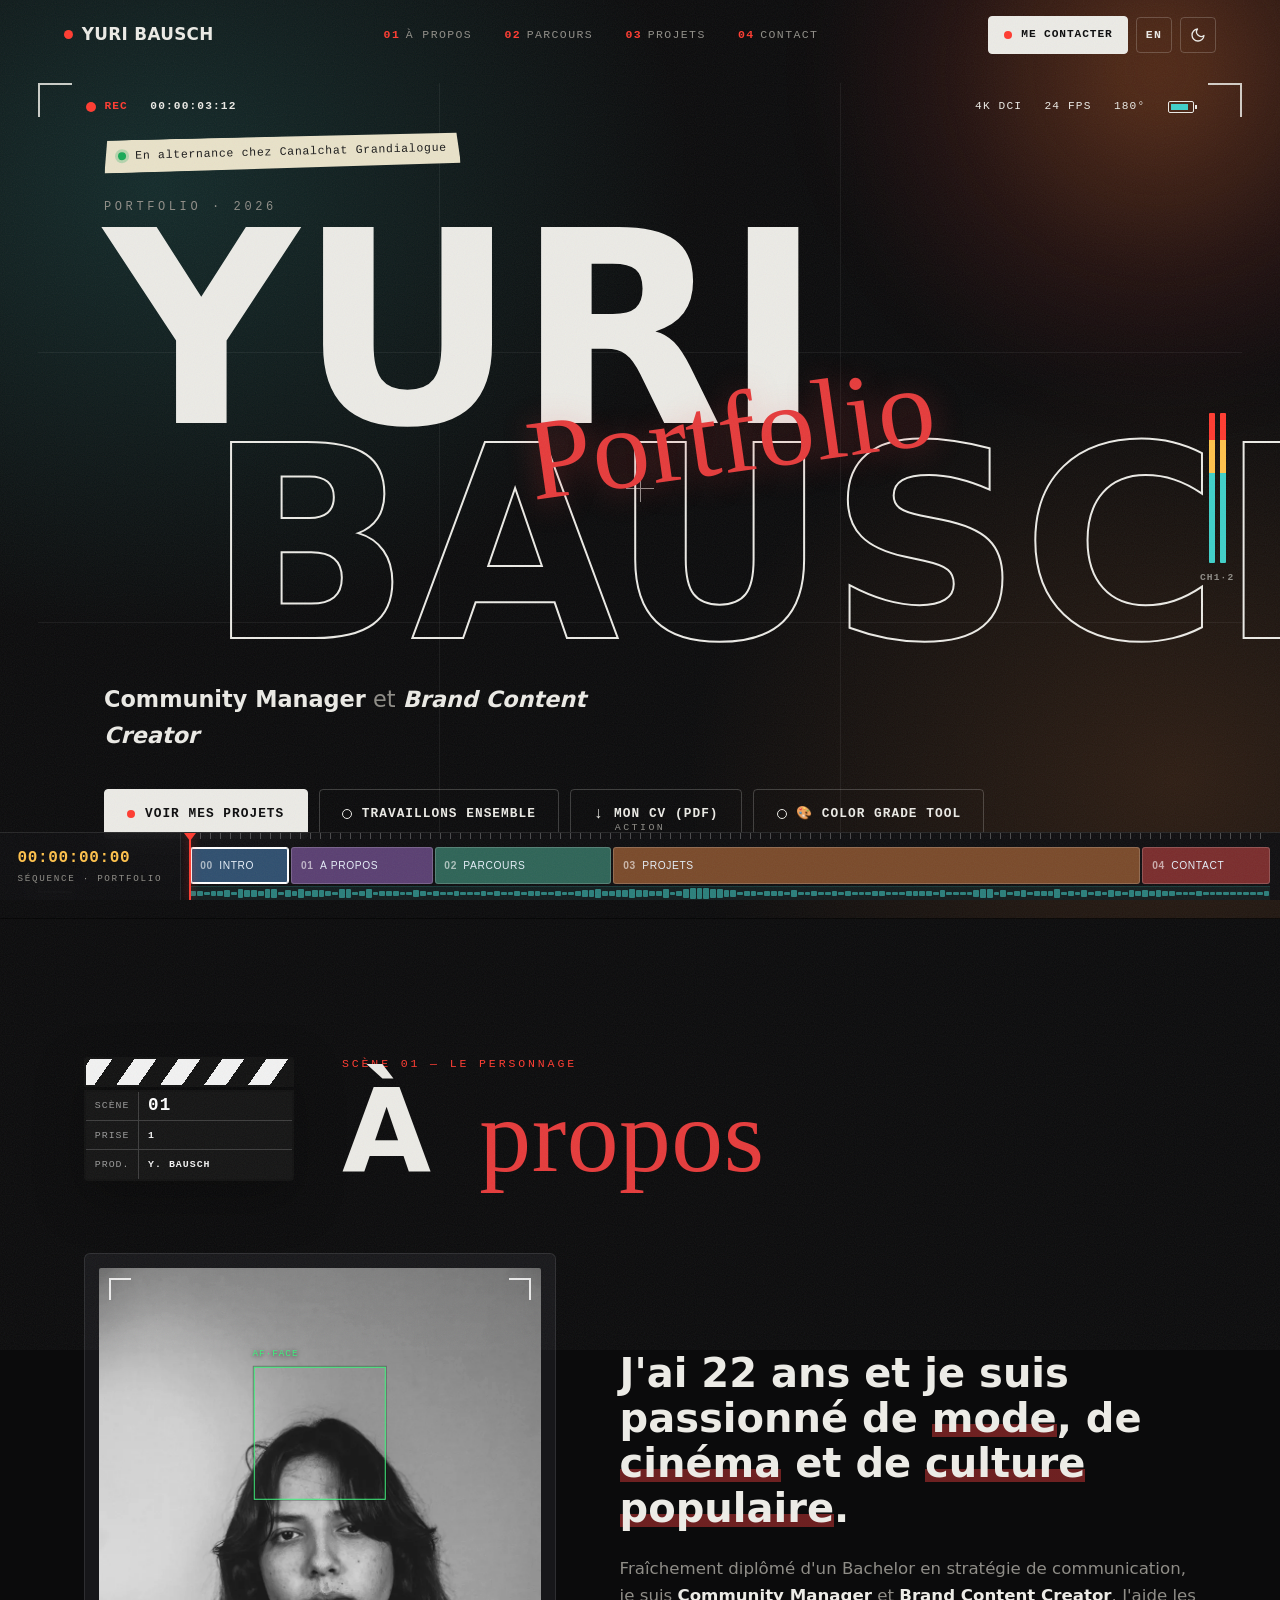
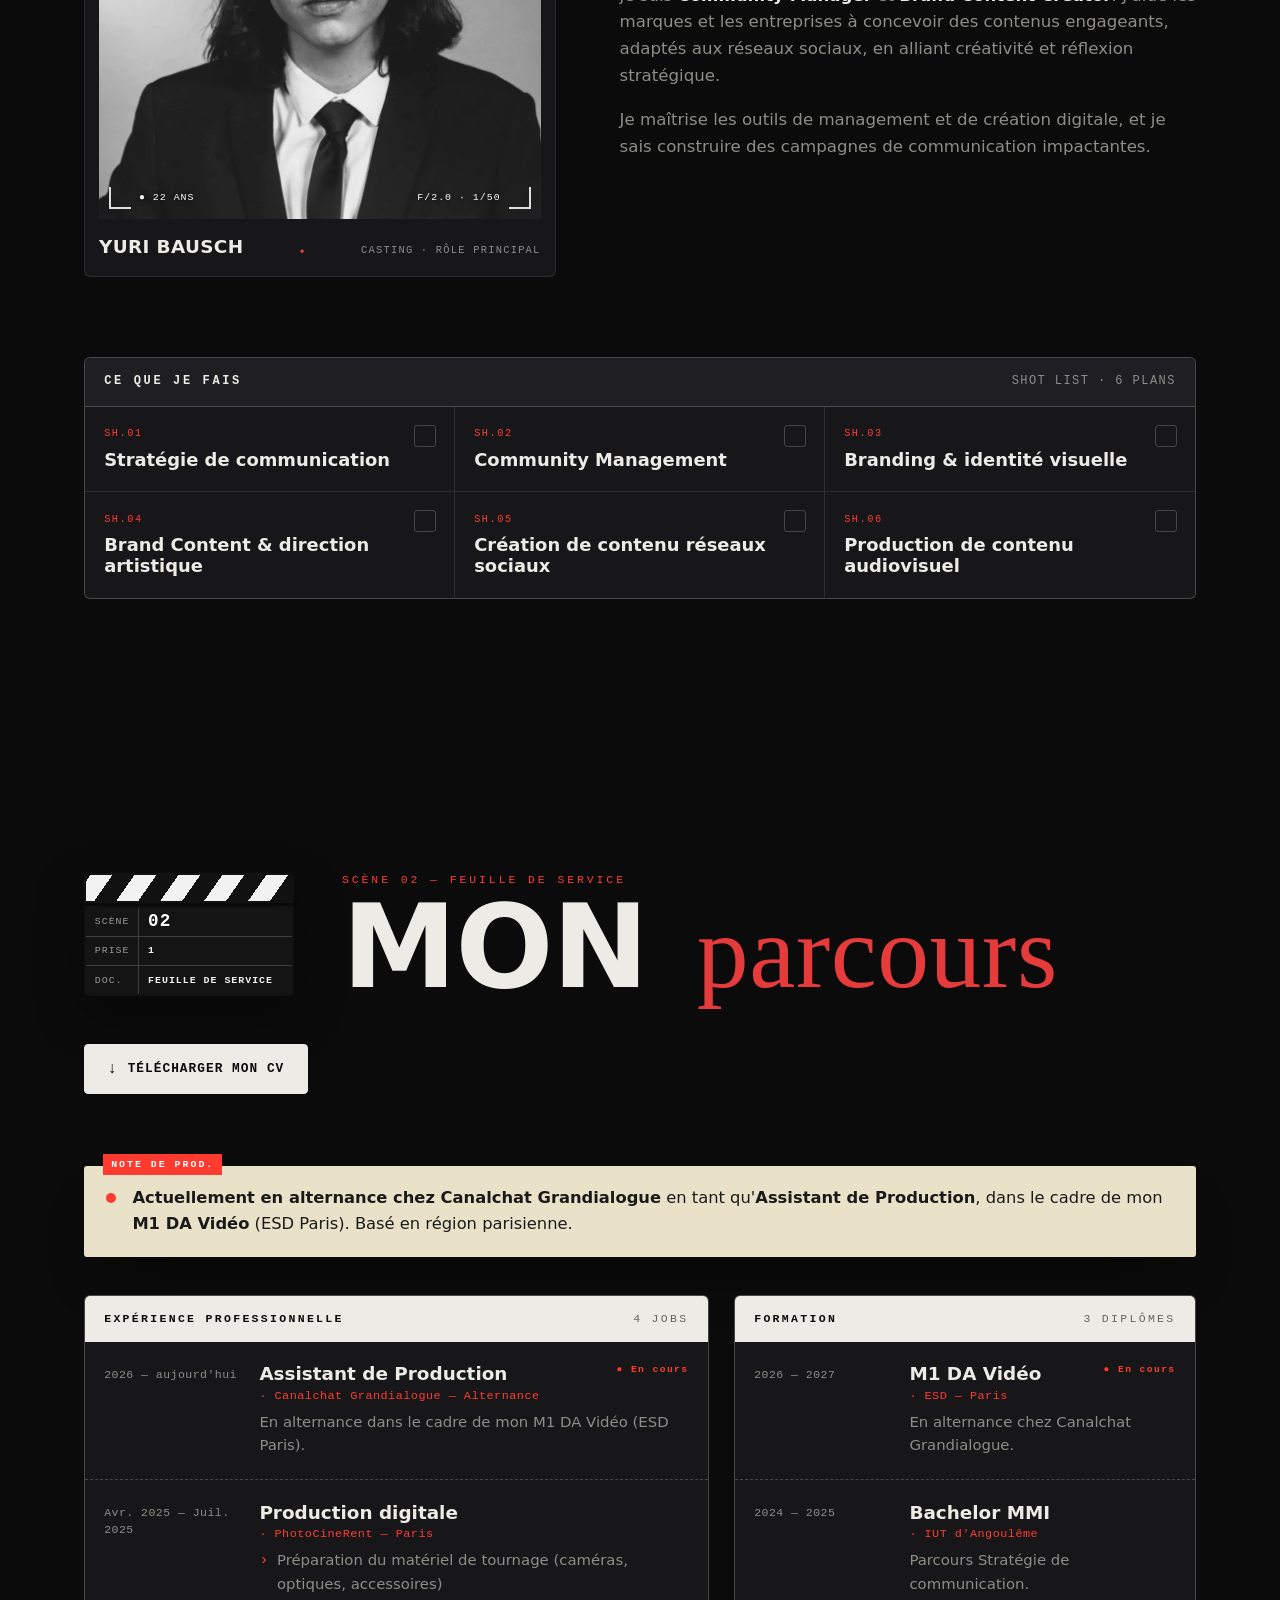
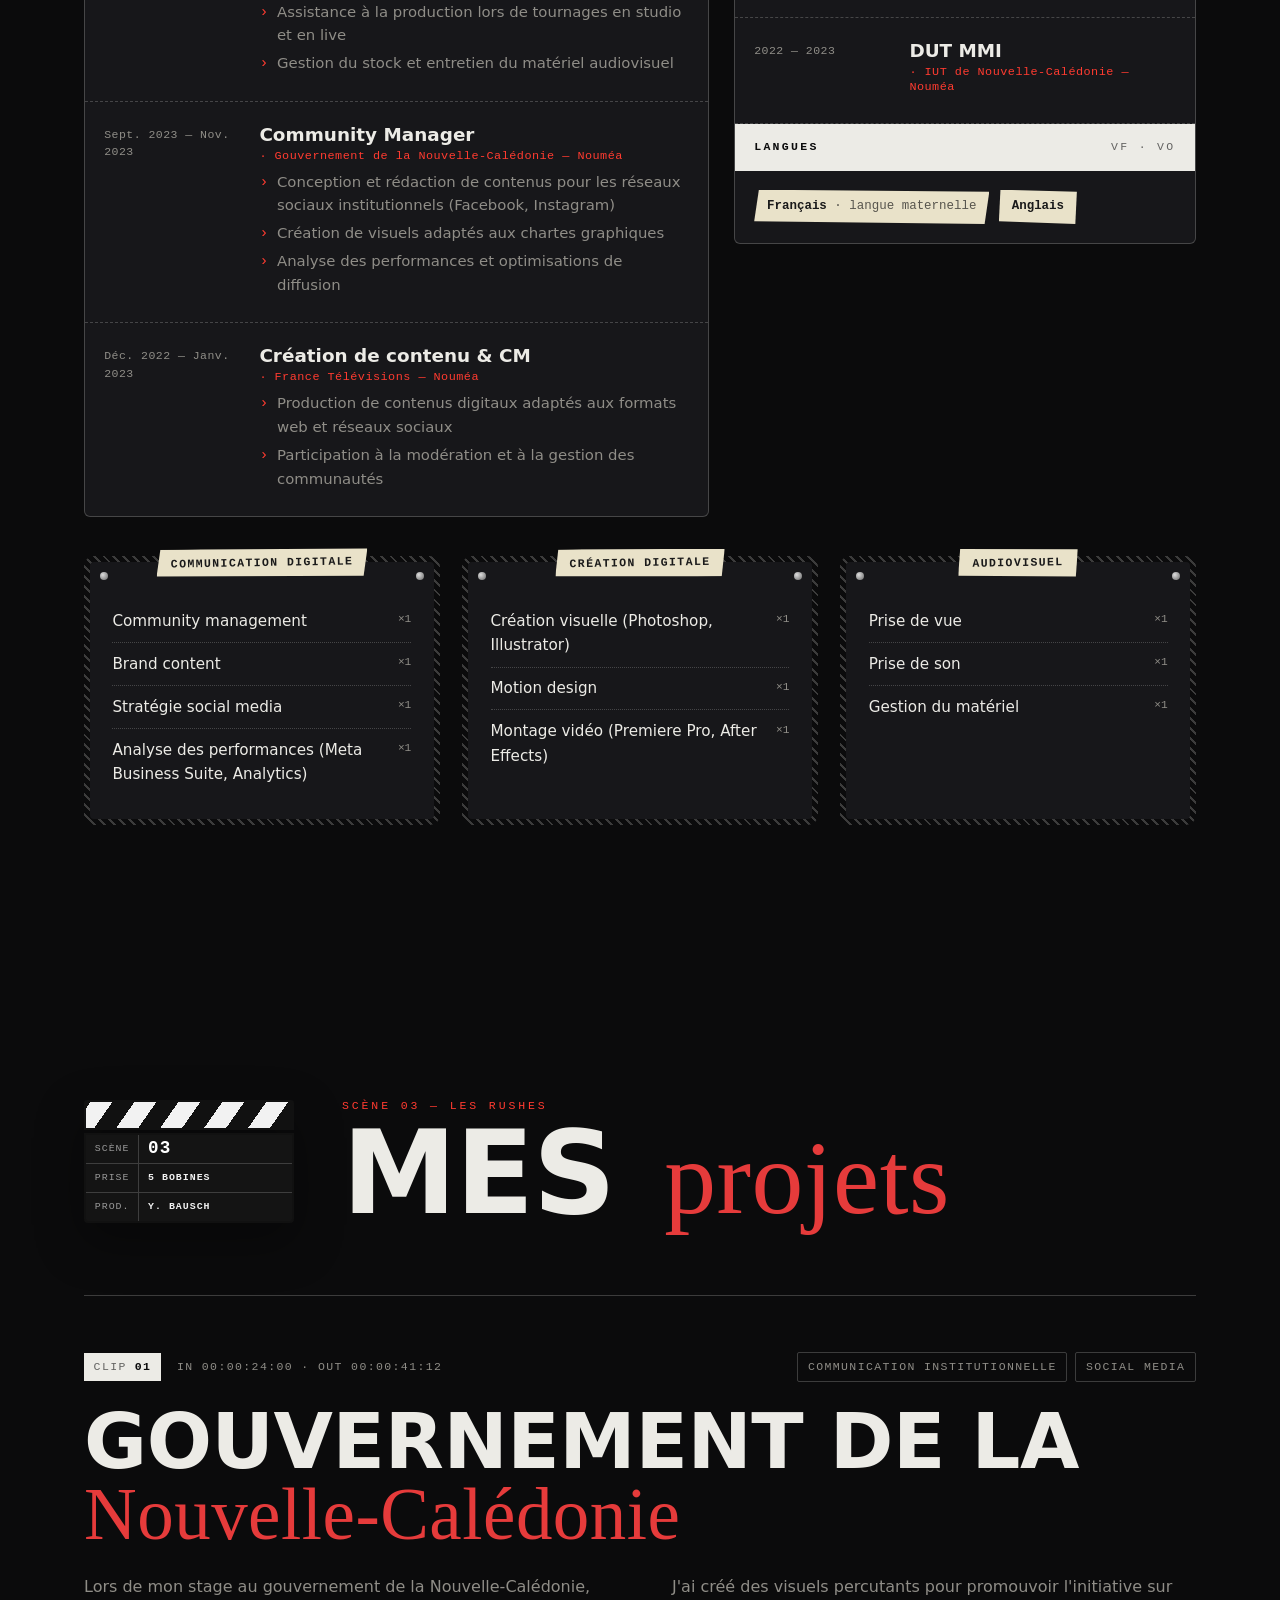
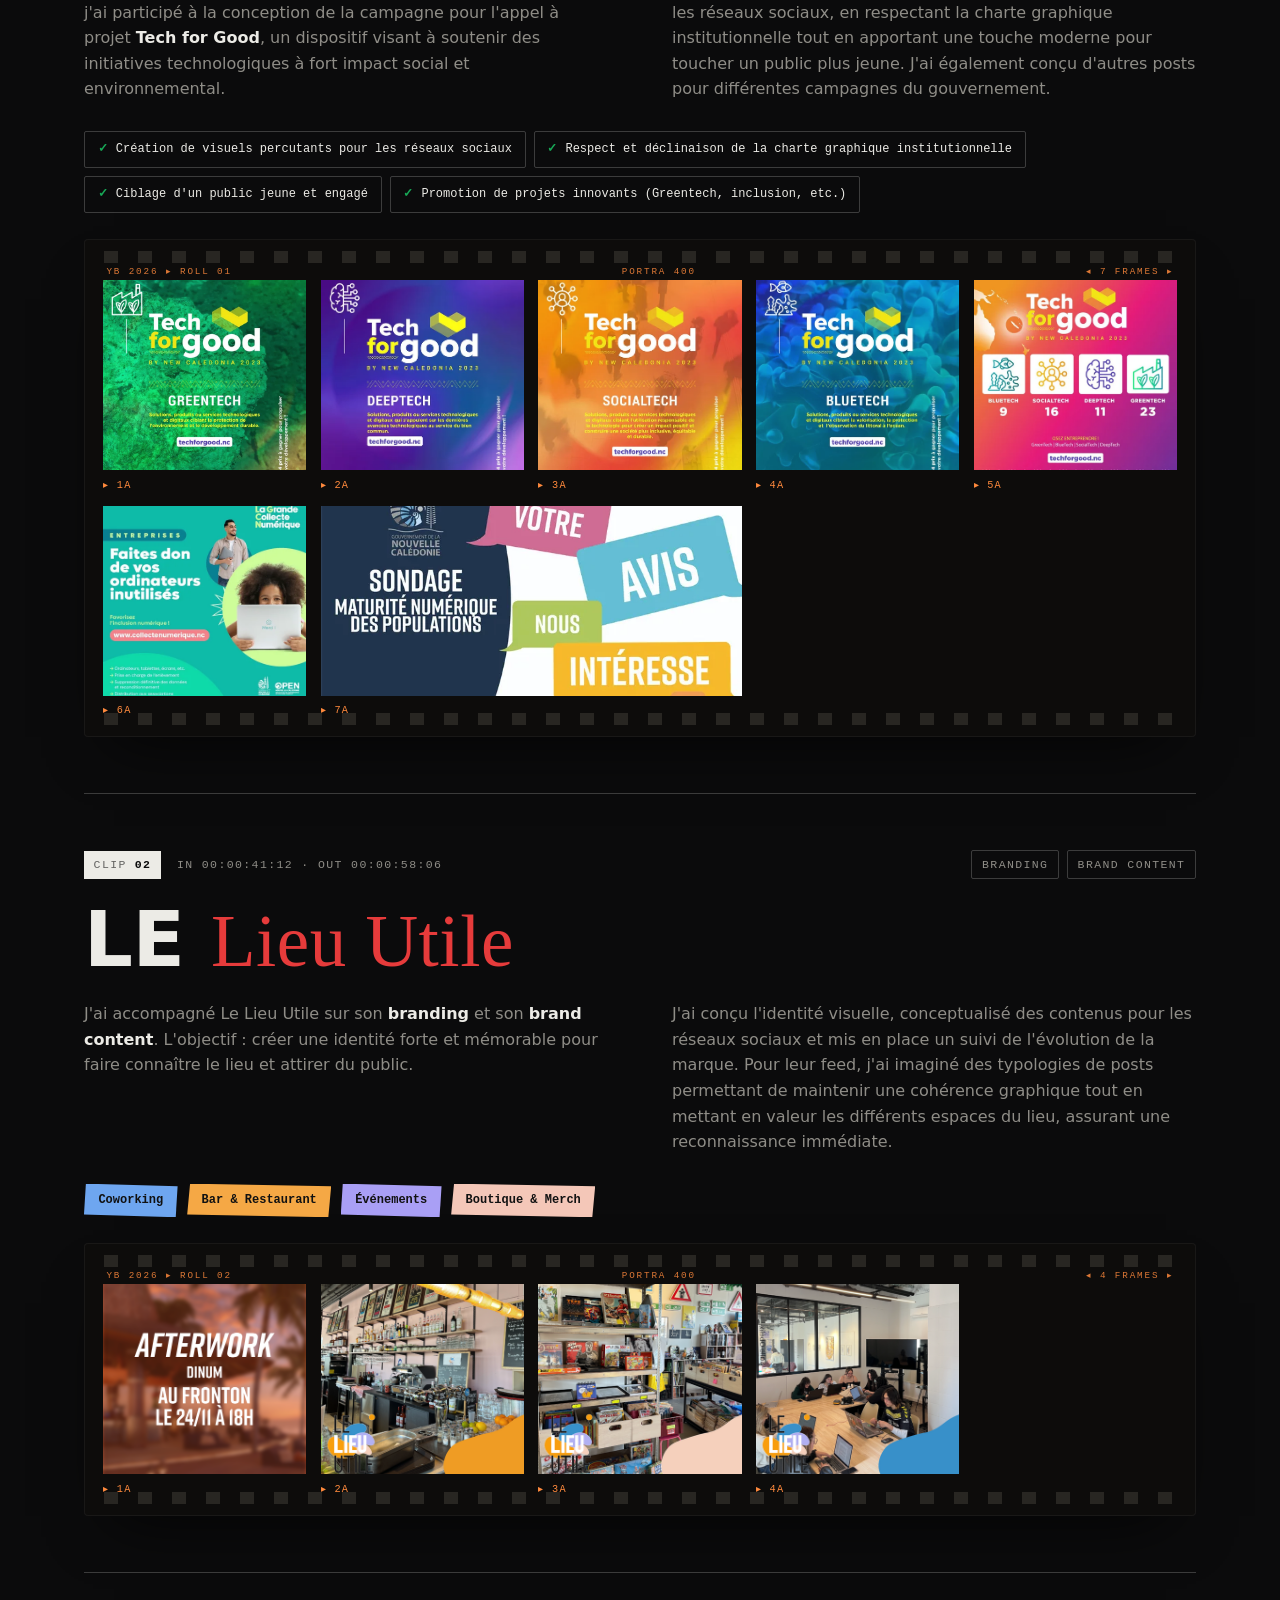
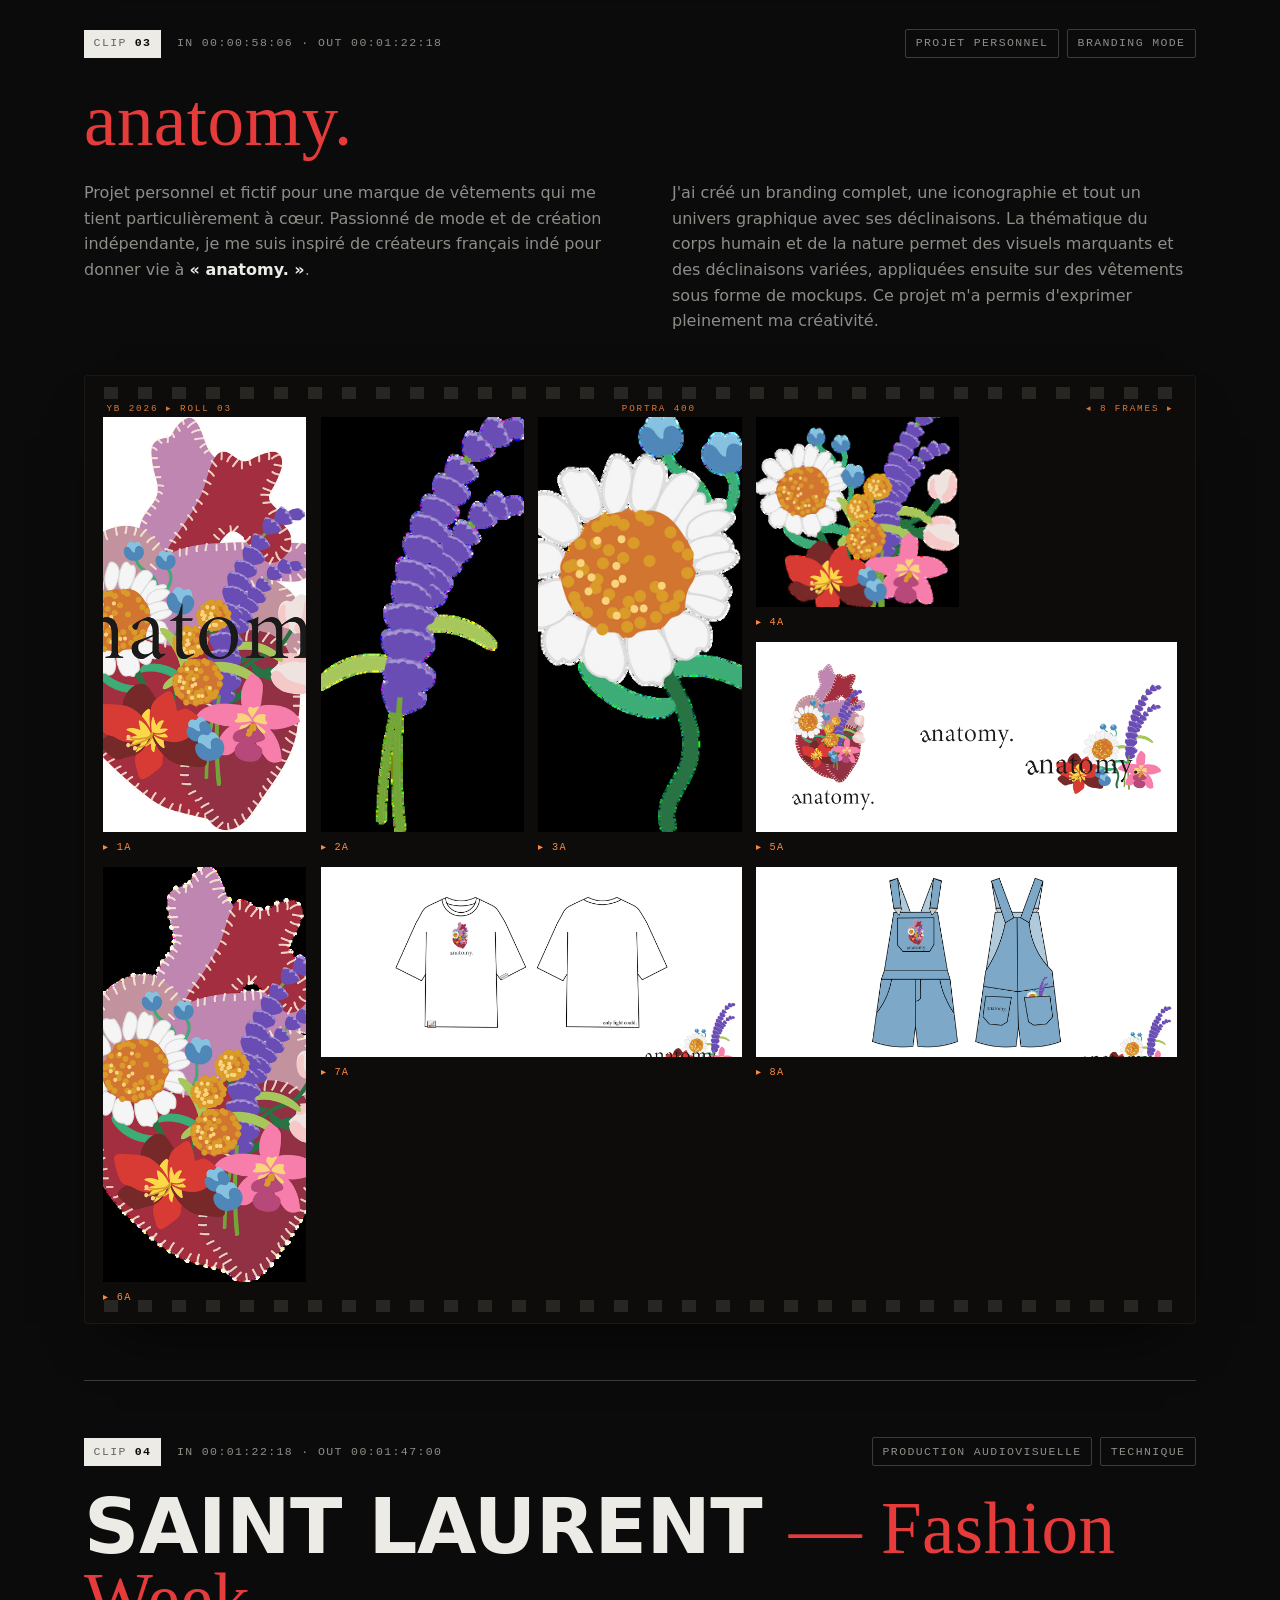
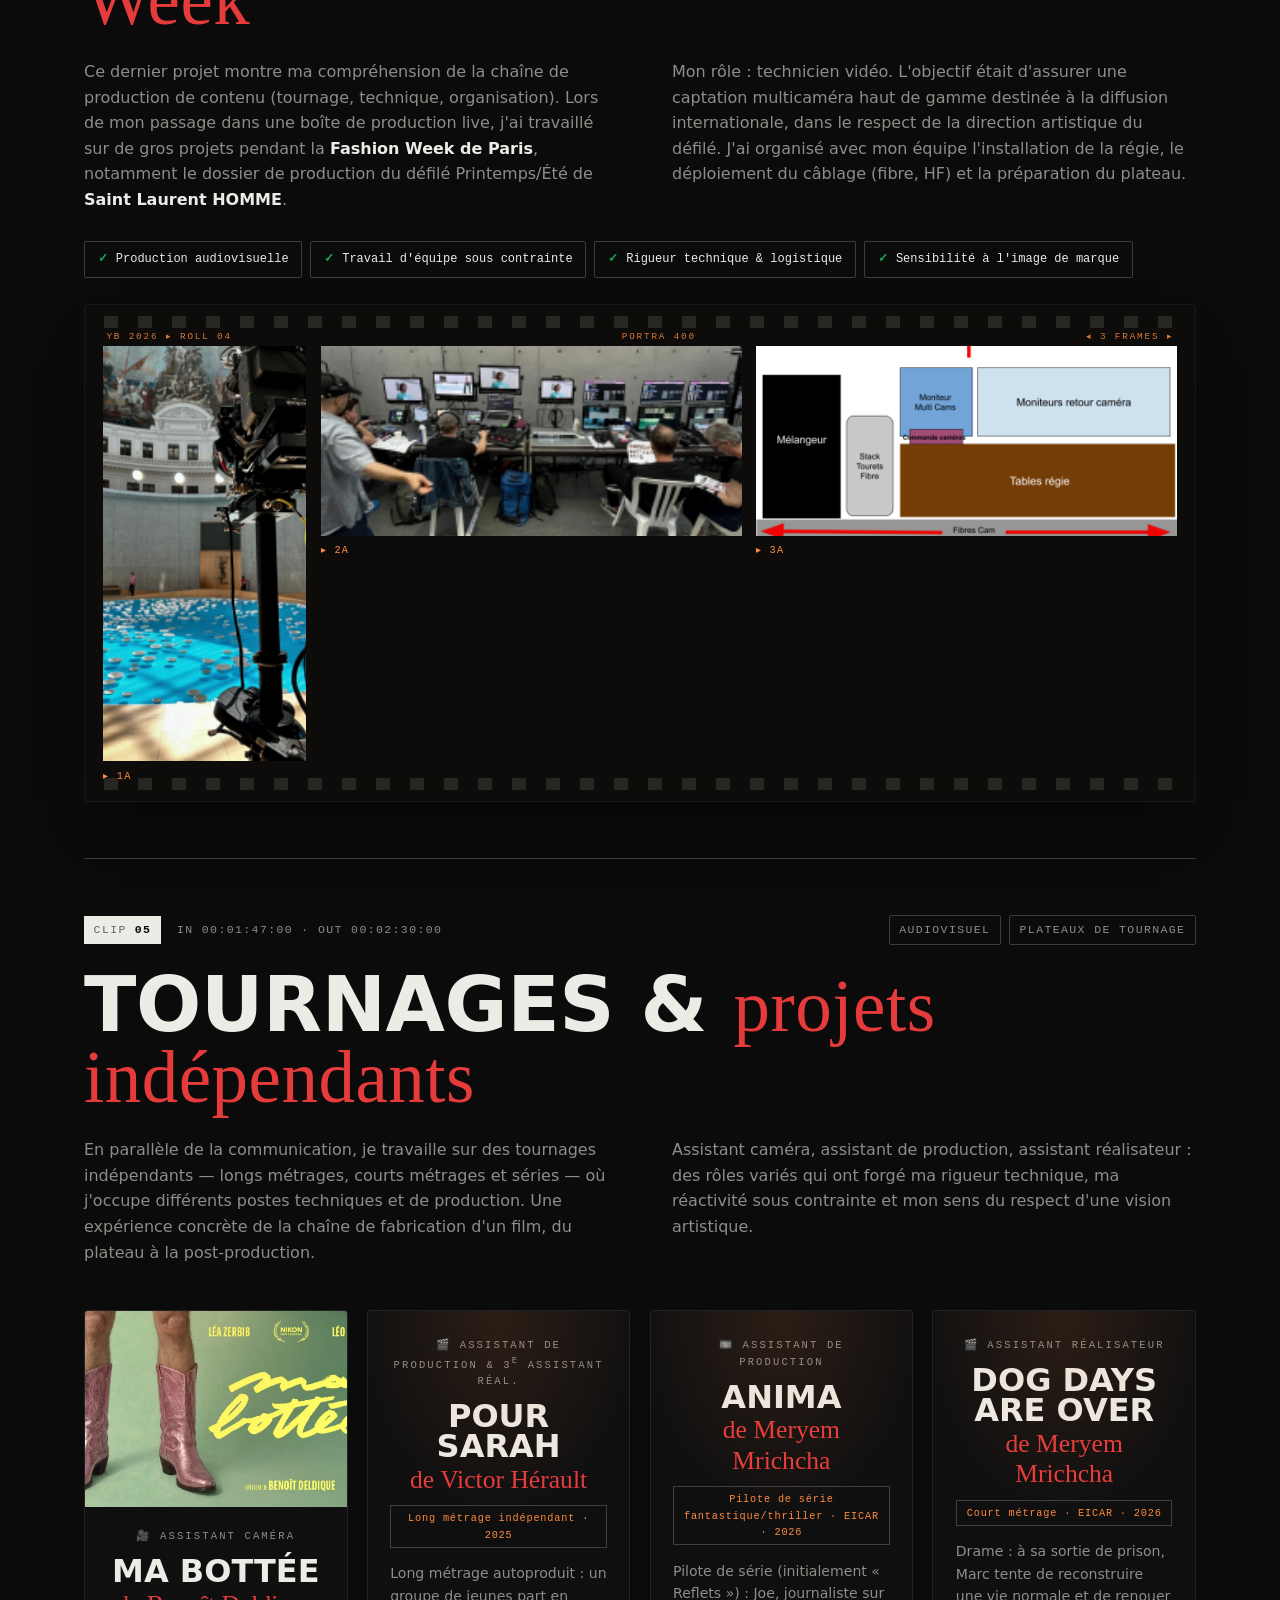
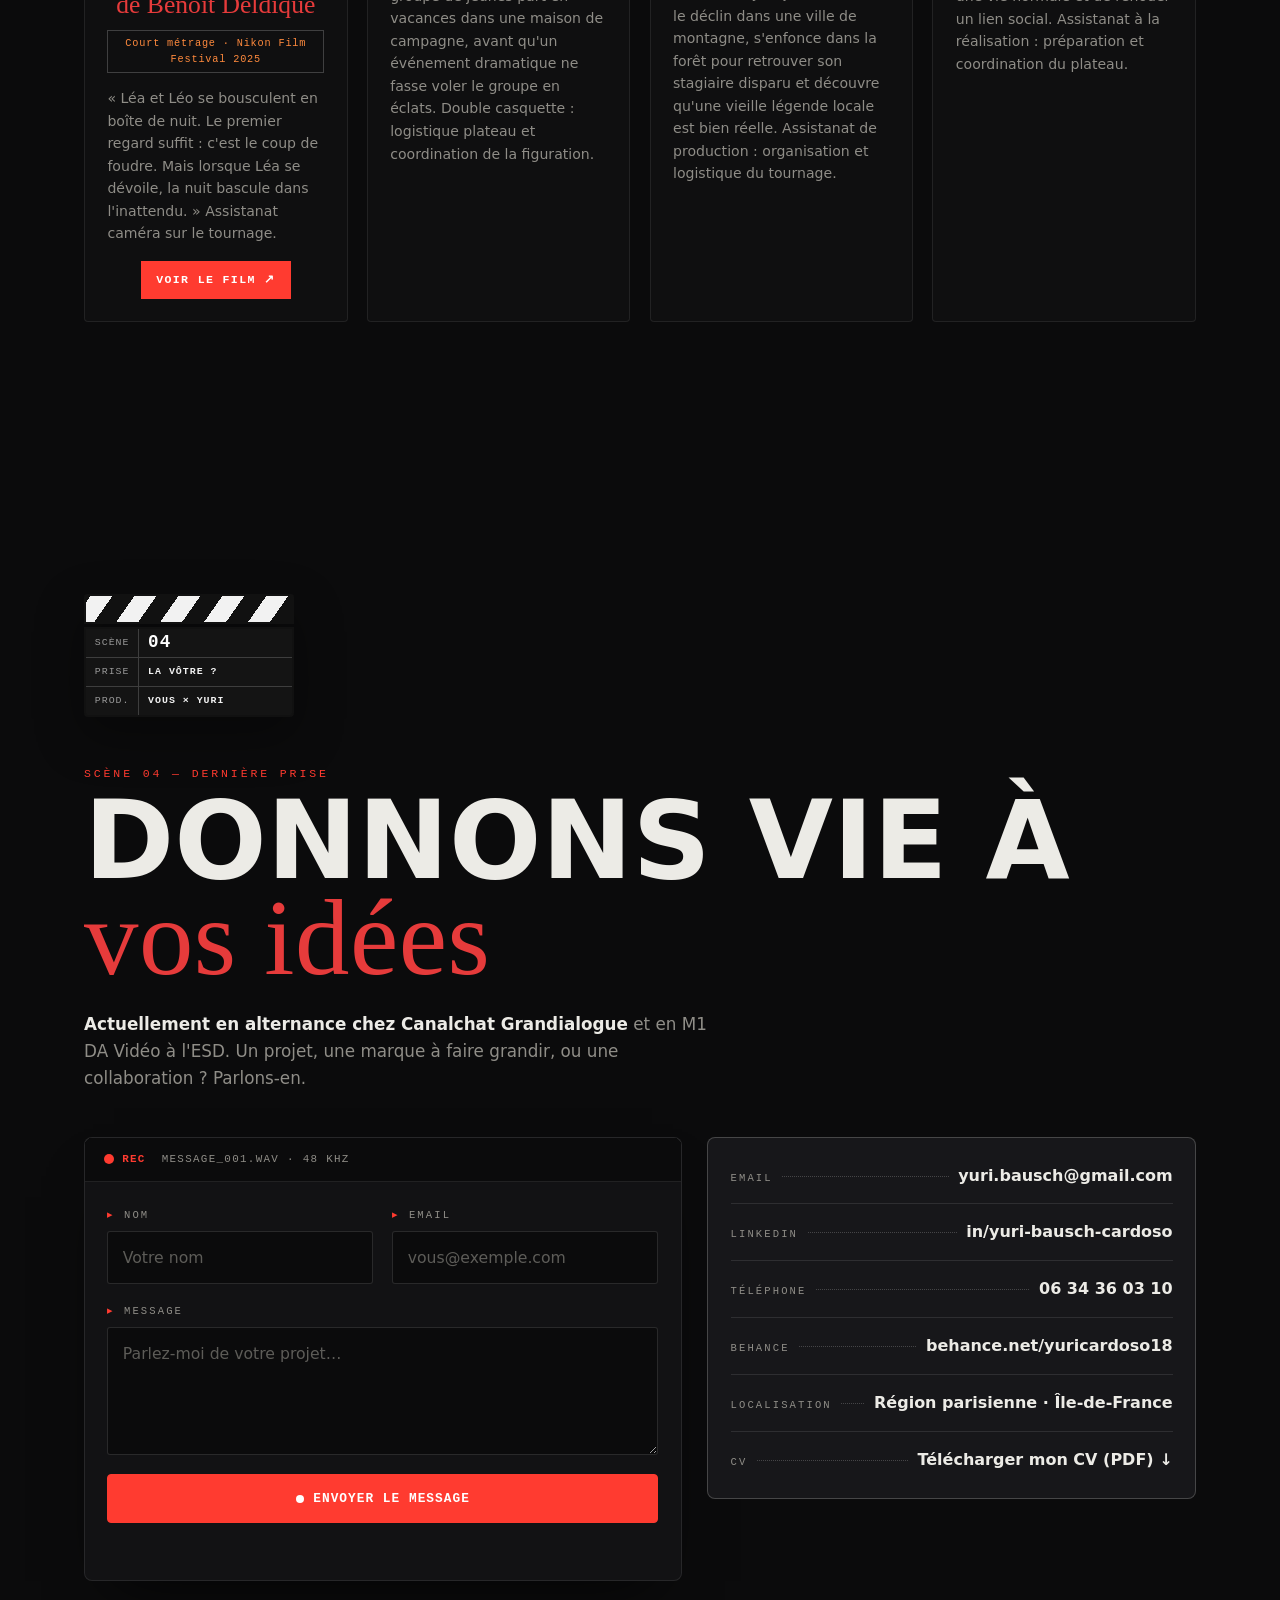
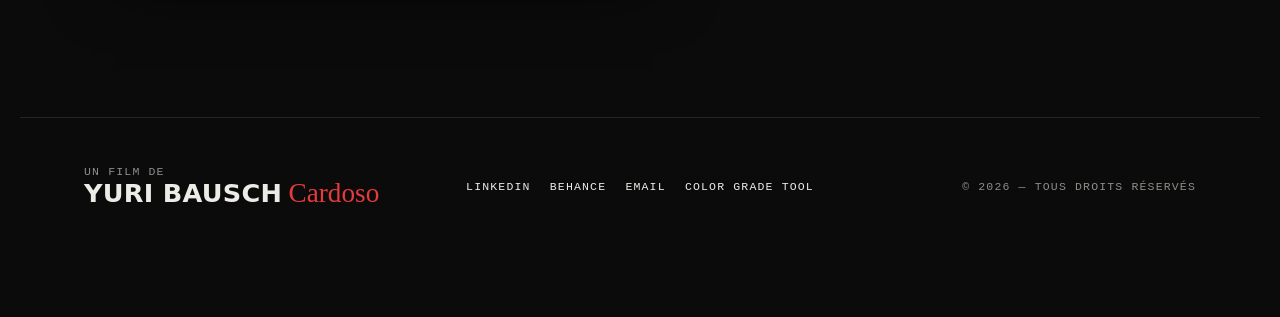
==== index.html @ b805f821 "Durcit la sécurité : CSP sans scripts inline, SRI GoatCounter - CSP identique FR/EN : ajout de form-" ====
<!DOCTYPE html>
<html lang="fr">
<head>
  <meta charset="UTF-8" />
  <meta name="viewport" content="width=device-width, initial-scale=1.0" />
  <meta http-equiv="Content-Security-Policy" content="default-src 'self'; script-src 'self' https://gc.zgo.at; style-src 'self' 'unsafe-inline' https://fonts.googleapis.com; font-src 'self' https://fonts.gstatic.com; img-src 'self' data: https://yuribausch.goatcounter.com; connect-src 'self' https://api.web3forms.com https://yuribausch.goatcounter.com; form-action 'self' https://api.web3forms.com; base-uri 'self'; object-src 'none'; upgrade-insecure-requests" />
  <meta http-equiv="Permissions-Policy" content="camera=(), microphone=(), geolocation=()" />
  <meta name="referrer" content="strict-origin-when-cross-origin" />
  <script src="theme-init.js"></script>
  <title>Yuri Bausch — Community Manager & Brand Content · Portfolio</title>
  <meta name="description" content="Portfolio de Yuri Bausch, Community Manager et Brand Content Creator, en M1 DA Vidéo à l'ESD Paris et en alternance chez Canalchat Grandialogue (région parisienne). Stratégie de communication, branding, création de contenu et production audiovisuelle." />
  <meta name="author" content="Yuri Bausch" />
  <meta name="keywords" content="Yuri Bausch, Community Manager, Brand Content Creator, alternance, communication, social media, branding, Paris" />
  <link rel="canonical" href="https://yuribausch.github.io/portfolio/" />
  <link rel="alternate" hreflang="fr" href="https://yuribausch.github.io/portfolio/" />
  <link rel="alternate" hreflang="en" href="https://yuribausch.github.io/portfolio/en/" />
  <link rel="alternate" hreflang="x-default" href="https://yuribausch.github.io/portfolio/" />

  <!-- Open Graph (LinkedIn, Facebook, WhatsApp) -->
  <meta property="og:type" content="profile" />
  <meta property="og:locale" content="fr_FR" />
  <meta property="og:site_name" content="Yuri Bausch — Portfolio" />
  <meta property="og:title" content="Yuri Bausch — Community Manager & Brand Content Creator" />
  <meta property="og:description" content="En M1 DA Vidéo à l'ESD Paris et en alternance chez Canalchat Grandialogue. Community Management, brand content, branding et création de contenu pour les réseaux sociaux." />
  <meta property="og:url" content="https://yuribausch.github.io/portfolio/" />
  <meta property="og:image" content="https://yuribausch.github.io/portfolio/assets/og-image.png" />
  <meta property="og:image:width" content="1200" />
  <meta property="og:image:height" content="630" />
  <meta property="profile:first_name" content="Yuri" />
  <meta property="profile:last_name" content="Bausch" />

  <!-- Twitter / X -->
  <meta name="twitter:card" content="summary_large_image" />
  <meta name="twitter:title" content="Yuri Bausch — Community Manager & Brand Content Creator" />
  <meta name="twitter:description" content="En M1 DA Vidéo à l'ESD Paris et en alternance chez Canalchat Grandialogue." />
  <meta name="twitter:image" content="https://yuribausch.github.io/portfolio/assets/og-image.png" />

  <!-- Données structurées : Person (aide Google à t'identifier) -->
  <script type="application/ld+json">
  {
    "@context": "https://schema.org",
    "@type": "Person",
    "name": "Yuri Bausch",
    "alternateName": "Yuri Bausch Cardoso",
    "jobTitle": "Community Manager & Brand Content Creator",
    "description": "Community Manager et Brand Content Creator, en alternance chez Canalchat Grandialogue.",
    "url": "https://yuribausch.github.io/portfolio/",
    "image": "https://yuribausch.github.io/portfolio/assets/photo.webp",
    "email": "mailto:yuri.bausch@gmail.com",
    "address": { "@type": "PostalAddress", "addressRegion": "Île-de-France", "addressCountry": "FR" },
    "worksFor": { "@type": "Organization", "name": "Canalchat Grandialogue" },
    "alumniOf": [
      { "@type": "CollegeOrUniversity", "name": "ESD — École Supérieure du Digital, Paris" },
      { "@type": "CollegeOrUniversity", "name": "IUT d'Angoulême" }
    ],
    "sameAs": [
      "https://www.linkedin.com/in/yuri-bausch-cardoso",
      "https://behance.net/yuricardoso18"
    ]
  }
  </script>

  <link rel="icon" href="favicon.ico" sizes="any" />
  <link rel="icon" type="image/svg+xml" href="assets/favicon.svg" />
  <link rel="apple-touch-icon" href="assets/apple-touch-icon.png" />
  <meta name="theme-color" content="#0b0b0c" />

  <link rel="preconnect" href="https://fonts.googleapis.com" />
  <link rel="preconnect" href="https://fonts.gstatic.com" crossorigin />
  <link href="https://fonts.googleapis.com/css2?family=Archivo:ital,wdth,wght@0,62..125,400..900;1,62..125,600..800&family=Great+Vibes&family=Inter:wght@400;500;600;700&family=JetBrains+Mono:wght@400;500;700&display=swap" rel="stylesheet" />
  <link rel="stylesheet" href="styles.css" />
</head>
<body>

  <div class="grain" aria-hidden="true"></div>

  <!-- ===== INTRO : amorce 3-2-1 ===== -->
  <div class="leader" id="leader" aria-hidden="true">
    <div class="leader__ring">
      <div class="leader__sweep"></div>
      <div class="leader__cross"></div>
      <span class="leader__num">3</span>
    </div>
    <span class="leader__skip">Cliquer pour passer</span>
  </div>

  <!-- ===== NAV ===== -->
  <header class="nav" id="nav">
    <a href="#hero" class="nav__brand"><i aria-hidden="true"></i>Yuri Bausch</a>
    <nav class="nav__links" aria-label="Navigation principale">
      <a href="#about"><b>01</b>À propos</a>
      <a href="#parcours"><b>02</b>Parcours</a>
      <a href="#projects"><b>03</b>Projets</a>
      <a href="#contact"><b>04</b>Contact</a>
    </nav>
    <div class="nav__actions">
      <a href="#contact" class="btn btn--small nav__cta">Me contacter</a>
      <a href="en/" class="icon-btn lang-switch" hreflang="en" title="English version" aria-label="English version">EN</a>
      <button class="icon-btn theme-toggle" id="themeToggle" type="button"
              aria-label="Basculer entre thème clair et sombre" title="Thème clair / sombre">
        <svg class="theme-toggle__moon" viewBox="0 0 24 24" fill="none" stroke="currentColor" stroke-width="2" stroke-linecap="round" stroke-linejoin="round" aria-hidden="true">
          <path d="M21 12.79A9 9 0 1 1 11.21 3 7 7 0 0 0 21 12.79z"/>
        </svg>
        <svg class="theme-toggle__sun" viewBox="0 0 24 24" fill="none" stroke="currentColor" stroke-width="2" stroke-linecap="round" stroke-linejoin="round" aria-hidden="true">
          <circle cx="12" cy="12" r="4.5"/>
          <path d="M12 2v2M12 20v2M2 12h2M20 12h2M4.9 4.9l1.4 1.4M17.7 17.7l1.4 1.4M4.9 19.1l1.4-1.4M17.7 6.3l1.4-1.4"/>
        </svg>
      </button>
    </div>
  </header>

  <main>
  <!-- ===== HERO : viseur caméra ===== -->
  <section class="hero" id="hero" data-clip="Intro">
    <div class="hero__bars" aria-hidden="true"></div>
    <div class="hero__leak" aria-hidden="true"></div>

    <div class="vf" aria-hidden="true">
      <span class="vf__c vf__c--tl"></span><span class="vf__c vf__c--tr"></span>
      <span class="vf__c vf__c--bl"></span><span class="vf__c vf__c--br"></span>
      <div class="vf__thirds"></div>
      <div class="vf__cross"></div>
      <div class="vf__row vf__row--top">
        <div class="vf__grp"><span class="vf__rec">REC</span><span class="vf__tc" id="tc">00:00:00:00</span></div>
        <div class="vf__grp"><span class="vf__hide-sm">4K DCI</span><span>24 FPS</span><span class="vf__hide-sm">180°</span><span class="vf__bat"></span></div>
      </div>
      <div class="vf__row vf__row--bot">
        <div class="vf__grp"><span>A-CAM</span><span class="vf__dim vf__hide-sm">35mm · T1.5</span></div>
        <div class="vf__grp"><span class="vf__dim vf__hide-sm">ISO 800</span><span class="vf__dim">WB 5600K</span></div>
      </div>
      <div class="vf__meters"><span></span><span></span><b class="vf__meters-lbl">CH1·2</b></div>
    </div>

    <div class="hero__inner">
      <p class="hero__badge">
        <span class="hero__badge-dot"></span>
        En alternance chez Canalchat Grandialogue
      </p>
      <p class="hero__kicker">Portfolio · 2026</p>
      <h1 class="hero__title">
        <span class="hero__name">YURI</span>
        <span class="hero__script">Portfolio</span>
        <span class="hero__name hero__name--2">BAUSCH</span>
      </h1>
      <p class="hero__role">
        <strong>Community Manager</strong> et <em>Brand Content Creator</em>
      </p>
      <div class="hero__cta">
        <a href="#projects" class="btn">Voir mes projets</a>
        <a href="#contact" class="btn btn--ghost">Travaillons ensemble</a>
        <a href="assets/CV-Yuri-Bausch.pdf" download class="btn btn--ghost btn--cv">
          <span class="btn--cv-icon">↓</span> Mon CV (PDF)
        </a>
        <a href="https://yuribausch.github.io/color-grade-tool/" target="_blank" rel="noopener noreferrer" class="btn btn--ghost">🎨 Color Grade Tool</a>
      </div>
    </div>
    <a href="#about" class="hero__scroll" aria-label="Défiler">
      Action
      <span></span>
    </a>
  </section>

  <!-- ===== 01 · ABOUT ===== -->
  <section class="about section" id="about" data-clip="À propos">
    <div class="section__head reveal">
      <div class="slate" aria-hidden="true">
        <div class="slate__clap"></div>
        <div class="slate__board">
          <span>Scène</span><b class="big">01</b>
          <span>Prise</span><b>1</b>
          <span>Prod.</span><b>Y. Bausch</b>
        </div>
      </div>
      <div>
        <span class="section__num">Scène 01 — Le personnage</span>
        <h2 class="section__title">À <span class="script">propos</span></h2>
      </div>
    </div>
    <div class="about__grid">
      <figure class="about__media reveal">
        <div class="about__frame">
        <img src="assets/photo.webp" alt="Portrait de Yuri Bausch"
             decoding="async" />
        <div class="about__hud" aria-hidden="true">
          <span class="vf__c vf__c--tl"></span><span class="vf__c vf__c--tr"></span>
          <span class="vf__c vf__c--bl"></span><span class="vf__c vf__c--br"></span>
          <span class="about__af"></span>
          <div class="about__hudline"><span>● 22 ANS</span><span>F/2.0 · 1/50</span></div>
        </div>
        </div>
        <figcaption>Yuri Bausch<span class="script">.</span> <small>Casting · Rôle principal</small></figcaption>
      </figure>
      <div class="about__text reveal">
        <p class="about__lead">
          J'ai 22 ans et je suis passionné de <strong>mode</strong>, de
          <strong>cinéma</strong> et de <strong>culture populaire</strong>.
        </p>
        <p>
          Fraîchement diplômé d'un Bachelor en stratégie de communication, je suis
          <strong>Community Manager</strong> et <strong>Brand Content Creator</strong>.
          J'aide les marques et les entreprises à concevoir des contenus engageants,
          adaptés aux réseaux sociaux, en alliant créativité et réflexion stratégique.
        </p>
        <p>
          Je maîtrise les outils de management et de création digitale, et je sais
          construire des campagnes de communication impactantes.
        </p>
      </div>
    </div>
    <aside class="about__skills reveal">
      <h3 data-meta="Shot list · 6 plans">Ce que je fais</h3>
      <ul>
        <li>Stratégie de communication</li>
        <li>Community Management</li>
        <li>Branding &amp; identité visuelle</li>
        <li>Brand Content &amp; direction artistique</li>
        <li>Création de contenu réseaux sociaux</li>
        <li>Production de contenu audiovisuel</li>
      </ul>
    </aside>
  </section>

  <!-- ===== 02 · PARCOURS / CV : feuille de service ===== -->
  <section class="resume section" id="parcours" data-clip="Parcours">
    <div class="section__head section__head--row reveal">
      <div class="section__headmain">
        <div class="slate" aria-hidden="true">
          <div class="slate__clap"></div>
          <div class="slate__board">
            <span>Scène</span><b class="big">02</b>
            <span>Prise</span><b>1</b>
            <span>Doc.</span><b>Feuille de service</b>
          </div>
        </div>
        <div>
          <span class="section__num">Scène 02 — Feuille de service</span>
          <h2 class="section__title">Mon <span class="script">parcours</span></h2>
        </div>
      </div>
      <a href="assets/CV-Yuri-Bausch.pdf" download class="btn btn--cv">
        <span class="btn--cv-icon">↓</span> Télécharger mon CV
      </a>
    </div>

    <div class="resume__objective reveal" data-label="NOTE DE PROD.">
      <span class="resume__objective-dot"></span>
      <p>
        <strong>Actuellement en alternance chez Canalchat Grandialogue</strong> en tant
        qu'<strong>Assistant de Production</strong>, dans le cadre de mon
        <strong>M1 DA Vidéo</strong> (ESD Paris). Basé en région parisienne.
      </p>
    </div>

    <div class="resume__grid">
      <!-- Expérience -->
      <div class="timeline reveal">
        <h3 class="timeline__head" data-meta="4 jobs">Expérience professionnelle</h3>

        <div class="tl-item tl-item--current" data-now="En cours">
          <span class="tl-date">2026 — aujourd'hui</span>
          <h4 class="tl-role">Assistant de Production <span>· Canalchat Grandialogue — Alternance</span></h4>
          <p class="tl-note">En alternance dans le cadre de mon M1 DA Vidéo (ESD Paris).</p>
        </div>

        <div class="tl-item">
          <span class="tl-date">Avr. 2025 — Juil. 2025</span>
          <h4 class="tl-role">Production digitale <span>· PhotoCineRent — Paris</span></h4>
          <ul>
            <li>Préparation du matériel de tournage (caméras, optiques, accessoires)</li>
            <li>Assistance à la production lors de tournages en studio et en live</li>
            <li>Gestion du stock et entretien du matériel audiovisuel</li>
          </ul>
        </div>

        <div class="tl-item">
          <span class="tl-date">Sept. 2023 — Nov. 2023</span>
          <h4 class="tl-role">Community Manager <span>· Gouvernement de la Nouvelle-Calédonie — Nouméa</span></h4>
          <ul>
            <li>Conception et rédaction de contenus pour les réseaux sociaux institutionnels (Facebook, Instagram)</li>
            <li>Création de visuels adaptés aux chartes graphiques</li>
            <li>Analyse des performances et optimisations de diffusion</li>
          </ul>
        </div>

        <div class="tl-item">
          <span class="tl-date">Déc. 2022 — Janv. 2023</span>
          <h4 class="tl-role">Création de contenu &amp; CM <span>· France Télévisions — Nouméa</span></h4>
          <ul>
            <li>Production de contenus digitaux adaptés aux formats web et réseaux sociaux</li>
            <li>Participation à la modération et à la gestion des communautés</li>
          </ul>
        </div>
      </div>

      <!-- Formation -->
      <div class="timeline reveal">
        <h3 class="timeline__head" data-meta="3 diplômes">Formation</h3>

        <div class="tl-item tl-item--current" data-now="En cours">
          <span class="tl-date">2026 — 2027</span>
          <h4 class="tl-role">M1 DA Vidéo <span>· ESD — Paris</span></h4>
          <p class="tl-note">En alternance chez Canalchat Grandialogue.</p>
        </div>

        <div class="tl-item">
          <span class="tl-date">2024 — 2025</span>
          <h4 class="tl-role">Bachelor MMI <span>· IUT d'Angoulême</span></h4>
          <p class="tl-note">Parcours Stratégie de communication.</p>
        </div>

        <div class="tl-item">
          <span class="tl-date">2022 — 2023</span>
          <h4 class="tl-role">DUT MMI <span>· IUT de Nouvelle-Calédonie — Nouméa</span></h4>
        </div>

        <h3 class="timeline__head timeline__head--lang" data-meta="VF · VO">Langues</h3>
        <div class="resume__langs">
          <span class="lang-pill">Français <em>· langue maternelle</em></span>
          <span class="lang-pill">Anglais</span>
        </div>
      </div>
    </div>

    <!-- Compétences & outils : flight cases -->
    <div class="resume__skills reveal">
      <div class="skillset">
        <h4>Communication digitale</h4>
        <ul>
          <li>Community management</li>
          <li>Brand content</li>
          <li>Stratégie social media</li>
          <li>Analyse des performances (Meta Business Suite, Analytics)</li>
        </ul>
      </div>
      <div class="skillset">
        <h4>Création digitale</h4>
        <ul>
          <li>Création visuelle (Photoshop, Illustrator)</li>
          <li>Motion design</li>
          <li>Montage vidéo (Premiere Pro, After Effects)</li>
        </ul>
      </div>
      <div class="skillset">
        <h4>Audiovisuel</h4>
        <ul>
          <li>Prise de vue</li>
          <li>Prise de son</li>
          <li>Gestion du matériel</li>
        </ul>
      </div>
    </div>
  </section>

  <!-- ===== 03 · PROJECTS : les rushes ===== -->
  <section class="projects section" id="projects" data-clip="Projets">
    <div class="section__head reveal">
      <div class="slate" aria-hidden="true">
        <div class="slate__clap"></div>
        <div class="slate__board">
          <span>Scène</span><b class="big">03</b>
          <span>Prise</span><b>5 bobines</b>
          <span>Prod.</span><b>Y. Bausch</b>
        </div>
      </div>
      <div>
        <span class="section__num">Scène 03 — Les rushes</span>
        <h2 class="section__title">Mes <span class="script">projets</span></h2>
      </div>
    </div>

    <!-- PROJECT 1 -->
    <article class="project reveal" id="project-1">
      <div class="project__meta">
        <span class="project__index" data-label="CLIP">01</span>
        <span class="project__tc">IN 00:00:24:00 · OUT 00:00:41:12</span>
        <div class="project__tags">
          <span>Communication institutionnelle</span>
          <span>Social Media</span>
        </div>
      </div>
      <div class="project__body">
        <h3 class="project__title">Gouvernement de la <span class="script">Nouvelle-Calédonie</span></h3>
        <p class="project__desc">
          Lors de mon stage au gouvernement de la Nouvelle-Calédonie, j'ai participé à la
          conception de la campagne pour l'appel à projet <strong>Tech for Good</strong>, un
          dispositif visant à soutenir des initiatives technologiques à fort impact social et
          environnemental.
        </p>
        <p class="project__desc">
          J'ai créé des visuels percutants pour promouvoir l'initiative sur les réseaux
          sociaux, en respectant la charte graphique institutionnelle tout en apportant une
          touche moderne pour toucher un public plus jeune. J'ai également conçu d'autres
          posts pour différentes campagnes du gouvernement.
        </p>
        <ul class="project__results">
          <li>Création de visuels percutants pour les réseaux sociaux</li>
          <li>Respect et déclinaison de la charte graphique institutionnelle</li>
          <li>Ciblage d'un public jeune et engagé</li>
          <li>Promotion de projets innovants (Greentech, inclusion, etc.)</li>
        </ul>
      </div>
      <div class="gallery"></div>
    </article>

    <!-- PROJECT 2 -->
    <article class="project reveal" id="project-2">
      <div class="project__meta">
        <span class="project__index" data-label="CLIP">02</span>
        <span class="project__tc">IN 00:00:41:12 · OUT 00:00:58:06</span>
        <div class="project__tags">
          <span>Branding</span>
          <span>Brand Content</span>
        </div>
      </div>
      <div class="project__body">
        <h3 class="project__title">Le <span class="script">Lieu Utile</span></h3>
        <p class="project__desc">
          J'ai accompagné Le Lieu Utile sur son <strong>branding</strong> et son
          <strong>brand content</strong>. L'objectif&nbsp;: créer une identité forte et
          mémorable pour faire connaître le lieu et attirer du public.
        </p>
        <p class="project__desc">
          J'ai conçu l'identité visuelle, conceptualisé des contenus pour les réseaux
          sociaux et mis en place un suivi de l'évolution de la marque. Pour leur feed,
          j'ai imaginé des typologies de posts permettant de maintenir une cohérence
          graphique tout en mettant en valeur les différents espaces du lieu, assurant une
          reconnaissance immédiate.
        </p>
        <div class="chips">
          <span class="chip chip--blue">Coworking</span>
          <span class="chip chip--orange">Bar &amp; Restaurant</span>
          <span class="chip chip--purple">Événements</span>
          <span class="chip chip--pink">Boutique &amp; Merch</span>
        </div>
      </div>
      <div class="gallery"></div>
    </article>

    <!-- PROJECT 3 -->
    <article class="project reveal" id="project-3">
      <div class="project__meta">
        <span class="project__index" data-label="CLIP">03</span>
        <span class="project__tc">IN 00:00:58:06 · OUT 00:01:22:18</span>
        <div class="project__tags">
          <span>Projet personnel</span>
          <span>Branding mode</span>
        </div>
      </div>
      <div class="project__body">
        <h3 class="project__title"><span class="script">anatomy.</span></h3>
        <p class="project__desc">
          Projet personnel et fictif pour une marque de vêtements qui me tient
          particulièrement à cœur. Passionné de mode et de création indépendante, je me
          suis inspiré de créateurs français indé pour donner vie à
          <strong>« anatomy. »</strong>.
        </p>
        <p class="project__desc">
          J'ai créé un branding complet, une iconographie et tout un univers graphique avec
          ses déclinaisons. La thématique du corps humain et de la nature permet des
          visuels marquants et des déclinaisons variées, appliquées ensuite sur des
          vêtements sous forme de mockups. Ce projet m'a permis d'exprimer pleinement ma
          créativité.
        </p>
      </div>
      <div class="gallery"></div>
    </article>

    <!-- PROJECT 4 -->
    <article class="project reveal" id="project-4">
      <div class="project__meta">
        <span class="project__index" data-label="CLIP">04</span>
        <span class="project__tc">IN 00:01:22:18 · OUT 00:01:47:00</span>
        <div class="project__tags">
          <span>Production audiovisuelle</span>
          <span>Technique</span>
        </div>
      </div>
      <div class="project__body">
        <h3 class="project__title">Saint Laurent <span class="script">— Fashion Week</span></h3>
        <p class="project__desc">
          Ce dernier projet montre ma compréhension de la chaîne de production de contenu
          (tournage, technique, organisation). Lors de mon passage dans une boîte de
          production live, j'ai travaillé sur de gros projets pendant la
          <strong>Fashion Week de Paris</strong>, notamment le dossier de production du
          défilé Printemps/Été de <strong>Saint Laurent HOMME</strong>.
        </p>
        <p class="project__desc">
          Mon rôle&nbsp;: technicien vidéo. L'objectif était d'assurer une captation
          multicaméra haut de gamme destinée à la diffusion internationale, dans le respect
          de la direction artistique du défilé. J'ai organisé avec mon équipe l'installation
          de la régie, le déploiement du câblage (fibre, HF) et la préparation du plateau.
        </p>
        <ul class="project__results">
          <li>Production audiovisuelle</li>
          <li>Travail d'équipe sous contrainte</li>
          <li>Rigueur technique &amp; logistique</li>
          <li>Sensibilité à l'image de marque</li>
        </ul>
      </div>
      <div class="gallery"></div>
    </article>

    <!-- PROJECT 5 — Audiovisuel indé : générique -->
    <article class="project reveal" id="project-5">
      <div class="project__meta">
        <span class="project__index" data-label="CLIP">05</span>
        <span class="project__tc">IN 00:01:47:00 · OUT 00:02:30:00</span>
        <div class="project__tags">
          <span>Audiovisuel</span>
          <span>Plateaux de tournage</span>
        </div>
      </div>
      <div class="project__body">
        <h3 class="project__title">Tournages &amp; <span class="script">projets indépendants</span></h3>
        <p class="project__desc">
          En parallèle de la communication, je travaille sur des tournages indépendants —
          longs métrages, courts métrages et séries — où j'occupe différents postes
          techniques et de production. Une expérience concrète de la chaîne de fabrication
          d'un film, du plateau à la post-production.
        </p>
        <p class="project__desc">
          Assistant caméra, assistant de production, assistant réalisateur&nbsp;: des rôles
          variés qui ont forgé ma rigueur technique, ma réactivité sous contrainte et mon
          sens du respect d'une vision artistique.
        </p>

        <!-- Grille de fiches crédits -->
        <div class="credits-grid">
          <article class="credit-card credit-card--media">
            <figure class="credit-card__media">
              <img src="assets/films/ma-bottee.webp" alt="Affiche du court métrage Ma Bottée de Benoît Deldique" width="800" height="1143" loading="lazy" decoding="async" />
            </figure>
            <span class="credit-card__role"><span class="credit-card__ico" aria-hidden="true">🎥</span> Assistant caméra</span>
            <h4 class="credit-card__title">Ma Bottée</h4>
            <p class="credit-card__dir">de Benoît Deldique</p>
            <p class="credit-card__meta">Court métrage · Nikon Film Festival 2025</p>
            <p class="credit-card__desc">
              « Léa et Léo se bousculent en boîte de nuit. Le premier regard suffit : c'est le
              coup de foudre. Mais lorsque Léa se dévoile, la nuit bascule dans l'inattendu. »
              Assistanat caméra sur le tournage.
            </p>
            <a href="https://festivalnikon.fr/video/2025/904" target="_blank" rel="noopener noreferrer" class="credit-card__link">Voir le film ↗</a>
          </article>

          <article class="credit-card">
            <span class="credit-card__role"><span class="credit-card__ico" aria-hidden="true">🎬</span> Assistant de production &amp; 3<sup>e</sup> assistant réal.</span>
            <h4 class="credit-card__title">Pour Sarah</h4>
            <p class="credit-card__dir">de Victor Hérault</p>
            <p class="credit-card__meta">Long métrage indépendant · 2025</p>
            <p class="credit-card__desc">
              Long métrage autoproduit : un groupe de jeunes part en vacances dans une maison
              de campagne, avant qu'un événement dramatique ne fasse voler le groupe en
              éclats. Double casquette : logistique plateau et coordination de la figuration.
            </p>
          </article>

          <article class="credit-card">
            <span class="credit-card__role"><span class="credit-card__ico" aria-hidden="true">🎞️</span> Assistant de production</span>
            <h4 class="credit-card__title">Anima</h4>
            <p class="credit-card__dir">de Meryem Mrichcha</p>
            <p class="credit-card__meta">Pilote de série fantastique/thriller · EICAR · 2026</p>
            <p class="credit-card__desc">
              Pilote de série (initialement « Reflets ») : Joe, journaliste sur le déclin dans
              une ville de montagne, s'enfonce dans la forêt pour retrouver son stagiaire
              disparu et découvre qu'une vieille légende locale est bien réelle. Assistanat de
              production : organisation et logistique du tournage.
            </p>
          </article>

          <article class="credit-card">
            <span class="credit-card__role"><span class="credit-card__ico" aria-hidden="true">🎬</span> Assistant réalisateur</span>
            <h4 class="credit-card__title">Dog Days are Over</h4>
            <p class="credit-card__dir">de Meryem Mrichcha</p>
            <p class="credit-card__meta">Court métrage · EICAR · 2026</p>
            <p class="credit-card__desc">
              Drame : à sa sortie de prison, Marc tente de reconstruire une vie normale et de
              renouer un lien social. Assistanat à la réalisation : préparation et coordination
              du plateau.
            </p>
          </article>
        </div>
      </div>
    </article>
  </section>

  <!-- ===== 04 · CONTACT ===== -->
  <section class="contact section" id="contact" data-clip="Contact">
    <div class="contact__inner reveal">
      <div class="contact__head">
        <div class="slate" aria-hidden="true">
          <div class="slate__clap"></div>
          <div class="slate__board">
            <span>Scène</span><b class="big">04</b>
            <span>Prise</span><b>La vôtre ?</b>
            <span>Prod.</span><b>Vous × Yuri</b>
          </div>
        </div>
        <div>
          <span class="section__num">Scène 04 — Dernière prise</span>
          <h2 class="contact__title">Donnons vie à <span class="script">vos idées</span></h2>
        </div>
      </div>
      <p class="contact__text">
        <strong>Actuellement en alternance chez Canalchat Grandialogue</strong> et en M1 DA
        Vidéo à l'ESD. Un projet, une marque à faire grandir, ou une
        collaboration&nbsp;? Parlons-en.
      </p>

      <div class="contact__grid">
        <!-- Formulaire : enregistreur -->
        <div class="recorder">
          <div class="recorder__bar" aria-hidden="true">
            <span class="vf__rec">REC</span>
            <span class="recorder__file">MESSAGE_001.WAV · 48 kHz</span>
            <span class="recorder__lvl"><i></i><i></i><i></i><i></i><i></i><i></i></span>
          </div>
          <form class="contact__form" id="contactForm" action="https://api.web3forms.com/submit" method="POST">
            <!-- ⚠️ Remplace la valeur ci-dessous par ta clé gratuite (voir README) -->
            <input type="hidden" name="access_key" value="8f1cd891-c46f-49eb-a60a-075e3918fb40" />
            <input type="hidden" name="subject" value="Nouveau message depuis le portfolio" />
            <input type="hidden" name="from_name" value="Portfolio Yuri Bausch" />
            <input type="checkbox" name="botcheck" class="visually-hidden" tabindex="-1" autocomplete="off" />

            <div class="field">
              <label for="cf-name">Nom</label>
              <input type="text" id="cf-name" name="name" placeholder="Votre nom" required />
            </div>
            <div class="field">
              <label for="cf-email">Email</label>
              <input type="email" id="cf-email" name="email" placeholder="vous@exemple.com" required />
            </div>
            <div class="field field--full">
              <label for="cf-message">Message</label>
              <textarea id="cf-message" name="message" rows="4" placeholder="Parlez-moi de votre projet…" required></textarea>
            </div>
            <button type="submit" class="btn contact__submit">Envoyer le message</button>
            <p class="contact__status" id="formStatus" role="status" aria-live="polite"></p>
          </form>
        </div>

        <!-- Coordonnées : générique de fin -->
        <div class="contact__links">
          <a href="mailto:yuri.bausch@gmail.com" class="contact__card">
            <span class="contact__label">Email</span>
            <span class="contact__value">yuri.bausch@gmail.com</span>
          </a>
          <a href="https://www.linkedin.com/in/yuri-bausch-cardoso" target="_blank" rel="noopener noreferrer" class="contact__card">
            <span class="contact__label">LinkedIn</span>
            <span class="contact__value">in/yuri-bausch-cardoso</span>
          </a>
          <a href="tel:+33634360310" class="contact__card">
            <span class="contact__label">Téléphone</span>
            <span class="contact__value">06 34 36 03 10</span>
          </a>
          <a href="https://behance.net/yuricardoso18" target="_blank" rel="noopener noreferrer" class="contact__card">
            <span class="contact__label">Behance</span>
            <span class="contact__value">behance.net/yuricardoso18</span>
          </a>
          <div class="contact__card contact__card--static">
            <span class="contact__label">Localisation</span>
            <span class="contact__value">Région parisienne · Île-de-France</span>
          </div>
          <a href="assets/CV-Yuri-Bausch.pdf" download class="contact__card">
            <span class="contact__label">CV</span>
            <span class="contact__value">Télécharger mon CV (PDF) ↓</span>
          </a>
        </div>
      </div>
    </div>
  </section>
  </main>

  <footer class="footer">
    <span class="footer__film">Un film de <b>Yuri Bausch<span class="script footer__script">Cardoso</span></b></span>
    <nav class="footer__social">
      <a href="https://www.linkedin.com/in/yuri-bausch-cardoso" target="_blank" rel="noopener noreferrer">LinkedIn</a>
      <a href="https://behance.net/yuricardoso18" target="_blank" rel="noopener noreferrer">Behance</a>
      <a href="mailto:yuri.bausch@gmail.com">Email</a>
      <a href="https://yuribausch.github.io/color-grade-tool/" target="_blank" rel="noopener noreferrer">Color Grade Tool</a>
    </nav>
    <span>© 2026 — Tous droits réservés</span>
  </footer>

  <!-- ===== TIMELINE DE MONTAGE (navigation) ===== -->
  <nav class="edit" id="edit" aria-label="Timeline de montage — navigation entre les sections">
    <div class="edit__tc"><b id="editTc">00:00:00:00</b><small>Séquence · Portfolio</small></div>
    <div class="edit__tracks">
      <div class="edit__ruler"></div>
      <div class="edit__v1"></div>
      <div class="edit__a1" aria-hidden="true"></div>
      <span class="edit__head" aria-hidden="true"></span>
    </div>
  </nav>

  <!-- ===== LIGHTBOX : moniteur ===== -->
  <div class="lightbox" id="lightbox" aria-hidden="true">
    <div class="lightbox__hud" aria-hidden="true">
      <span class="vf__c vf__c--tl"></span><span class="vf__c vf__c--tr"></span>
      <span class="vf__c vf__c--bl"></span><span class="vf__c vf__c--br"></span>
      <span class="lightbox__count" id="lbCount"></span>
    </div>
    <button class="lightbox__close" id="lbClose" aria-label="Fermer">&times;</button>
    <button class="lightbox__nav lightbox__nav--prev" id="lbPrev" aria-label="Précédent">&#8249;</button>
    <img src="" alt="" id="lbImg" />
    <button class="lightbox__nav lightbox__nav--next" id="lbNext" aria-label="Suivant">&#8250;</button>
  </div>

  <script src="script.js"></script>

  <!-- Statistiques de visite (GoatCounter, sans cookie) — script figé + empreinte SRI -->
  <script async src="https://gc.zgo.at/count.v4.js" integrity="sha384-nRw6qfbWyJha9LhsOtSb2YJDyZdKvvCFh0fJYlkquSFjUxp9FVNugbfy8q1jdxI+" crossorigin="anonymous"
          data-goatcounter="https://yuribausch.goatcounter.com/count"></script>
</body>
</html>
---- styles.css ----
/* ========================================================================
   YURI BAUSCH — Portfolio 2026 — « Salle de montage »
   Concept : le site est un film en cours de montage. Hero = viseur caméra,
   nav = timeline de montage, sections = claps, parcours = feuille de
   service, galeries = planches contact argentiques.
   ===================================================================== */

:root {
  /* Thème sombre par défaut : la salle de montage */
  --bg:        #0b0b0c;
  --bg-2:      #121214;
  --panel:     #17171a;
  --panel-2:   #1f1f23;
  --ink:       #ecebe6;
  --ink-soft:  #8f8d87;
  --line:      rgba(236, 235, 230, 0.11);
  --line-2:    rgba(236, 235, 230, 0.22);
  --rec:       #ff3b30;
  --red:       #e63b3b;
  --edge:      #ff8a3d;   /* marquage de bord Kodak */
  --teal:      #3fd0c9;
  --amber:     #ffc24b;
  --tape:      #e9e2c9;   /* gaffer tape */
  --tape-ink:  #1a1a1a;
  --shadow:    0 30px 60px -30px rgba(0, 0, 0, 0.8);
  --grade-a:   rgba(63, 208, 201, 0.16);
  --grade-b:   rgba(255, 138, 61, 0.14);
  --nav-bg:    rgba(11, 11, 12, 0.72);

  --display: "Archivo", system-ui, sans-serif;
  --script:  "Great Vibes", cursive;
  --body:    "Inter", system-ui, sans-serif;
  --mono:    "JetBrains Mono", ui-monospace, "SFMono-Regular", Consolas, monospace;

  --pad:   clamp(1rem, 5vw, 5rem);
  --maxw:  1240px;
  --edit-h: 68px;          /* hauteur de la timeline en bas */
  color-scheme: dark;
}

/* Thème clair : la feuille de service (papier crème, encre noire) */
:root[data-theme="light"] {
  --bg:       #f3f0e5;
  --bg-2:     #ebe7d9;
  --panel:    #fbfaf4;
  --panel-2:  #f1eee2;
  --ink:      #151515;
  --ink-soft: #5f5b52;
  --line:     rgba(21, 21, 21, 0.12);
  --line-2:   rgba(21, 21, 21, 0.26);
  --shadow:   0 30px 60px -32px rgba(40, 32, 10, 0.35);
  --grade-a:  rgba(63, 160, 170, 0.14);
  --grade-b:  rgba(255, 138, 61, 0.16);
  --nav-bg:   rgba(243, 240, 229, 0.8);
  color-scheme: light;
}

/* Éléments « pellicule » : sombres dans les deux thèmes */
.gallery, .lightbox, .leader, .edit, .credit-card, .recorder {
  --ink:      #ecebe6;
  --ink-soft: #8f8d87;
  --line:     rgba(236, 235, 230, 0.11);
  --line-2:   rgba(236, 235, 230, 0.22);
}

* { box-sizing: border-box; margin: 0; padding: 0; }

html { scroll-behavior: smooth; scroll-padding-top: 70px; }

body {
  font-family: var(--body);
  background: var(--bg);
  color: var(--ink);
  line-height: 1.6;
  -webkit-font-smoothing: antialiased;
  overflow-x: hidden;
  padding-bottom: var(--edit-h);
  transition: background 0.4s ease, color 0.4s ease;
}

::selection { background: var(--rec); color: #fff; }

a { color: inherit; text-decoration: none; }
img { display: block; max-width: 100%; }

:focus-visible { outline: 2px solid var(--rec); outline-offset: 3px; }

.script {
  font-family: var(--script);
  color: var(--red);
  font-weight: 400;
  letter-spacing: 0.5px;
  text-transform: none;
}

.mono { font-family: var(--mono); }

.visually-hidden {
  position: absolute !important;
  width: 1px; height: 1px;
  overflow: hidden; clip: rect(0 0 0 0);
  white-space: nowrap; border: 0;
}

/* ---------- Grain + vignette (toute la page) ---------- */
.grain {
  position: fixed; inset: -50%;
  z-index: 90;
  pointer-events: none;
  opacity: 0.07;
  background-image: url("data:image/svg+xml,%3Csvg xmlns='http://www.w3.org/2000/svg' width='160' height='160'%3E%3Cfilter id='n'%3E%3CfeTurbulence type='fractalNoise' baseFrequency='0.9' numOctaves='2' stitchTiles='stitch'/%3E%3C/filter%3E%3Crect width='100%25' height='100%25' filter='url(%23n)'/%3E%3C/svg%3E");
  animation: grain 0.9s steps(6) infinite;
}
:root[data-theme="light"] .grain { opacity: 0.09; mix-blend-mode: multiply; }
@keyframes grain {
  0%   { transform: translate(0, 0); }
  20%  { transform: translate(-3%, 2%); }
  40%  { transform: translate(2%, -4%); }
  60%  { transform: translate(-4%, -1%); }
  80%  { transform: translate(3%, 3%); }
  100% { transform: translate(0, 0); }
}

/* ---------- Boutons ---------- */
.btn {
  --b: var(--ink);
  display: inline-flex;
  align-items: center;
  gap: 0.6rem;
  padding: 0.85rem 1.4rem;
  font-family: var(--mono);
  font-size: 0.8rem;
  font-weight: 700;
  letter-spacing: 0.08em;
  text-transform: uppercase;
  color: var(--bg);
  background: var(--ink);
  border: 1px solid var(--ink);
  border-radius: 4px;
  cursor: pointer;
  position: relative;
  transition: background 0.2s, color 0.2s, border-color 0.2s, transform 0.2s;
}
.btn::before {
  content: "";
  width: 8px; height: 8px;
  border-radius: 50%;
  background: var(--rec);
  box-shadow: 0 0 0 0 rgba(255, 59, 48, 0.6);
  flex: none;
}
.btn:hover { background: var(--rec); border-color: var(--rec); color: #fff; transform: translateY(-2px); }
.btn:hover::before { background: #fff; animation: pulse 1s infinite; }

.btn--ghost { background: transparent; color: var(--ink); border-color: var(--line-2); }
.btn--ghost::before { background: transparent; border: 1px solid currentColor; }
.btn--ghost:hover { background: var(--ink); color: var(--bg); border-color: var(--ink); }
.btn--ghost:hover::before { background: var(--rec); border-color: var(--rec); }

.btn--cv::before { display: none; }
.btn--cv-icon { font-family: var(--mono); font-size: 1rem; line-height: 1; }
.btn--small { padding: 0.55rem 0.9rem; font-size: 0.7rem; }
.btn:disabled { opacity: 0.5; cursor: wait; transform: none; }

@keyframes pulse {
  0%   { box-shadow: 0 0 0 0 rgba(255, 255, 255, 0.55); }
  100% { box-shadow: 0 0 0 8px rgba(255, 255, 255, 0); }
}
@keyframes blink { 0%, 49% { opacity: 1; } 50%, 100% { opacity: 0.15; } }

/* ---------- Intro : amorce de film (compte à rebours) ---------- */
.leader {
  position: fixed; inset: 0;
  z-index: 200;
  display: grid; place-items: center;
  background: #0a0a0a;
  color: var(--ink);
  cursor: pointer;
  transition: opacity 0.5s ease, visibility 0.5s;
}
.leader.done { opacity: 0; visibility: hidden; }
.leader__ring {
  position: relative;
  width: min(62vmin, 420px); aspect-ratio: 1;
  border-radius: 50%;
  border: 2px solid rgba(236, 235, 230, 0.6);
  display: grid; place-items: center;
}
.leader__ring::before {
  content: ""; position: absolute; inset: 9%;
  border-radius: 50%;
  border: 1px solid rgba(236, 235, 230, 0.35);
}
.leader__sweep {
  position: absolute; inset: 0;
  border-radius: 50%;
  background: conic-gradient(rgba(236, 235, 230, 0.22) var(--a, 0deg), transparent 0);
}
.leader__cross { position: absolute; inset: 0; }
.leader__cross::before, .leader__cross::after {
  content: ""; position: absolute; background: rgba(236, 235, 230, 0.4);
}
.leader__cross::before { left: 50%; top: -12%; bottom: -12%; width: 1px; }
.leader__cross::after  { top: 50%; left: -12%; right: -12%; height: 1px; }
.leader__num {
  position: relative;
  font-family: var(--display);
  font-weight: 800;
  font-size: clamp(6rem, 26vmin, 14rem);
  line-height: 1;
}
.leader__skip {
  position: absolute; bottom: 2rem; left: 50%; transform: translateX(-50%);
  font-family: var(--mono); font-size: 0.7rem; letter-spacing: 0.2em;
  text-transform: uppercase; color: var(--ink-soft);
}

/* ---------- Nav (HUD du haut) ---------- */
.nav {
  position: fixed; inset: 0 0 auto 0;
  z-index: 80;
  display: flex; align-items: center; justify-content: space-between;
  gap: 1rem;
  padding: 1rem var(--pad);
  font-family: var(--mono);
  font-size: 0.72rem;
  letter-spacing: 0.12em;
  text-transform: uppercase;
  transition: background 0.3s, padding 0.3s, border-color 0.3s;
  border-bottom: 1px solid transparent;
}
.nav.scrolled {
  background: var(--nav-bg);
  backdrop-filter: blur(14px) saturate(1.3);
  -webkit-backdrop-filter: blur(14px) saturate(1.3);
  padding-top: 0.65rem; padding-bottom: 0.65rem;
  border-bottom-color: var(--line);
}
.nav__brand {
  display: inline-flex; align-items: center; gap: 0.55rem;
  font-family: var(--display);
  font-weight: 900;
  font-size: 1.05rem;
  letter-spacing: 0.02em;
  font-stretch: 80%;
}
.nav__brand i {
  width: 9px; height: 9px; border-radius: 50%;
  background: var(--rec);
  animation: blink 1.2s infinite;
}
.nav__links { display: flex; gap: 0.4rem; }
.nav__links a {
  padding: 0.45rem 0.75rem;
  border: 1px solid transparent;
  border-radius: 3px;
  color: var(--ink-soft);
  transition: color 0.2s, border-color 0.2s;
}
.nav__links a b { color: var(--rec); font-weight: 700; margin-right: 0.35rem; }
.nav__links a:hover, .nav__links a.active { color: var(--ink); border-color: var(--line-2); }
.nav__actions { display: flex; align-items: center; gap: 0.5rem; }

.icon-btn {
  display: inline-grid; place-items: center;
  width: 36px; height: 36px;
  border: 1px solid var(--line-2);
  border-radius: 4px;
  background: transparent;
  color: var(--ink);
  font-family: var(--mono);
  font-size: 0.72rem; font-weight: 700;
  cursor: pointer;
  transition: background 0.2s, color 0.2s, border-color 0.2s;
}
.icon-btn:hover { background: var(--ink); color: var(--bg); border-color: var(--ink); }
.icon-btn svg { width: 16px; height: 16px; }
.theme-toggle__sun { display: none; }
:root[data-theme="light"] .theme-toggle__sun  { display: block; }
:root[data-theme="light"] .theme-toggle__moon { display: none; }

/* ---------- HERO : le viseur ---------- */
.hero {
  position: relative;
  min-height: 100svh;
  display: flex; align-items: center;
  padding: 8.5rem var(--pad) 5rem;
  overflow: hidden;
  isolation: isolate;
}
/* étalonnage teal & orange + fuite de lumière */
.hero::before {
  content: "";
  position: absolute; inset: 0; z-index: -2;
  background:
    radial-gradient(60% 70% at 12% 20%, var(--grade-a), transparent 70%),
    radial-gradient(55% 65% at 92% 85%, var(--grade-b), transparent 70%),
    var(--bg);
}
.hero__leak {
  position: absolute; z-index: -1;
  width: 55vmax; height: 55vmax;
  right: -18vmax; top: -22vmax;
  border-radius: 50%;
  background: radial-gradient(circle, rgba(255, 120, 50, 0.32), rgba(255, 59, 48, 0.08) 45%, transparent 70%);
  filter: blur(30px);
  animation: leak 9s ease-in-out infinite alternate;
  pointer-events: none;
}
:root[data-theme="light"] .hero__leak { opacity: 0.55; }
@keyframes leak {
  0%   { transform: translate(0, 0) scale(1); opacity: 0.7; }
  50%  { opacity: 1; }
  100% { transform: translate(-10vmax, 8vmax) scale(1.2); opacity: 0.55; }
}

/* Cadre du viseur */
.vf {
  position: absolute;
  inset: 5.2rem calc(var(--pad) * 0.6) 1.6rem;
  pointer-events: none;
  font-family: var(--mono);
  font-size: 0.7rem;
  letter-spacing: 0.1em;
  color: var(--ink);
  text-transform: uppercase;
}
.vf__c { position: absolute; width: 34px; height: 34px; border: 2px solid var(--ink); opacity: 0.85; }
.vf__c--tl { top: 0; left: 0; border-right: 0; border-bottom: 0; }
.vf__c--tr { top: 0; right: 0; border-left: 0; border-bottom: 0; }
.vf__c--bl { bottom: 0; left: 0; border-right: 0; border-top: 0; }
.vf__c--br { bottom: 0; right: 0; border-left: 0; border-top: 0; }
.vf__thirds {
  position: absolute; inset: 0;
  background:
    linear-gradient(to right, transparent calc(33.333% - 0.5px), var(--line) calc(33.333% - 0.5px), var(--line) calc(33.333% + 0.5px), transparent calc(33.333% + 0.5px), transparent calc(66.666% - 0.5px), var(--line) calc(66.666% - 0.5px), var(--line) calc(66.666% + 0.5px), transparent calc(66.666% + 0.5px)),
    linear-gradient(to bottom, transparent calc(33.333% - 0.5px), var(--line) calc(33.333% - 0.5px), var(--line) calc(33.333% + 0.5px), transparent calc(33.333% + 0.5px), transparent calc(66.666% - 0.5px), var(--line) calc(66.666% - 0.5px), var(--line) calc(66.666% + 0.5px), transparent calc(66.666% + 0.5px));
  opacity: 0.6;
}
.vf__cross {
  position: absolute; left: 50%; top: 50%;
  width: 28px; height: 28px;
  transform: translate(-50%, -50%);
  opacity: 0.6;
}
.vf__cross::before, .vf__cross::after { content: ""; position: absolute; background: var(--ink); }
.vf__cross::before { left: 50%; top: 0; bottom: 0; width: 1px; }
.vf__cross::after  { top: 50%; left: 0; right: 0; height: 1px; }

.vf__row {
  position: absolute; left: 3rem; right: 3rem;
  display: flex; justify-content: space-between; gap: 1rem;
}
.vf__row--top { top: 0.9rem; }
.vf__row--bot { bottom: 0.9rem; }
.vf__grp { display: flex; gap: 1.4rem; align-items: center; }
.vf__rec { display: inline-flex; align-items: center; gap: 0.5rem; color: var(--rec); font-weight: 700; }
.vf__rec::before {
  content: ""; width: 10px; height: 10px; border-radius: 50%;
  background: var(--rec); animation: blink 1s infinite;
}
.vf__tc { font-weight: 700; font-variant-numeric: tabular-nums; }
.vf__dim { color: var(--ink-soft); }
.vf__bat {
  display: inline-block; width: 26px; height: 12px;
  border: 1.5px solid currentColor; border-radius: 2px; position: relative;
}
.vf__bat::before { content: ""; position: absolute; inset: 2px 5px 2px 2px; background: var(--teal); }
.vf__bat::after  { content: ""; position: absolute; right: -4px; top: 3px; width: 2px; height: 4px; background: currentColor; }

/* Vu-mètres audio */
.vf__meters {
  position: absolute; right: 1rem; top: 50%;
  transform: translateY(-50%);
  display: flex; gap: 5px; align-items: flex-end;
  height: 150px;
}
.vf__meters span {
  width: 6px; height: 100%;
  background: linear-gradient(to top, var(--teal) 0 60%, var(--amber) 60% 82%, var(--rec) 82%);
  border-radius: 1px;
  transform-origin: bottom;
  animation: meter 0.9s ease-in-out infinite alternate;
}
.vf__meters span:nth-child(2) { animation-duration: 0.7s; animation-delay: -0.3s; }
.vf__meters-lbl {
  position: absolute; bottom: -1.4rem; left: 50%; transform: translateX(-50%);
  font-size: 0.6rem; color: var(--ink-soft);
}
@keyframes meter {
  0%   { clip-path: inset(70% 0 0 0); }
  30%  { clip-path: inset(35% 0 0 0); }
  60%  { clip-path: inset(55% 0 0 0); }
  100% { clip-path: inset(18% 0 0 0); }
}

.hero__inner { position: relative; width: 100%; max-width: var(--maxw); margin: 0 auto; padding: 0 2.5rem; }

.hero__badge {
  display: inline-flex; align-items: center; gap: 0.6rem;
  padding: 0.45rem 0.85rem;
  font-family: var(--mono);
  font-size: 0.72rem; font-weight: 500;
  letter-spacing: 0.06em;
  background: var(--tape); color: var(--tape-ink);
  transform: rotate(-1.5deg);
  box-shadow: 0 6px 16px -10px rgba(0, 0, 0, 0.6);
  clip-path: polygon(1% 0, 99% 4%, 100% 96%, 0 100%);
}
.hero__badge-dot {
  width: 8px; height: 8px; border-radius: 50%;
  background: #18a957;
  box-shadow: 0 0 0 3px rgba(24, 169, 87, 0.25);
  animation: blink 1.6s infinite;
}
.hero__kicker {
  margin: 1.8rem 0 0.4rem;
  font-family: var(--mono); font-size: 0.75rem;
  letter-spacing: 0.3em; text-transform: uppercase;
  color: var(--ink-soft);
}
.hero__title {
  position: relative;
  display: flex; flex-direction: column;
  font-family: var(--display);
  font-weight: 900;
  font-stretch: 68%;
  line-height: 0.8;
  letter-spacing: -0.01em;
  text-transform: uppercase;
}
.hero__name { font-size: clamp(5.5rem, 21vw, 18rem); display: block; }
.hero__name--2 {
  color: transparent;
  -webkit-text-stroke: 2px var(--ink);
  margin-left: clamp(1rem, 8vw, 9rem);
  transition: color 0.4s;
}
.hero__title:hover .hero__name--2 { color: var(--ink); }
.hero__script {
  position: absolute;
  left: clamp(9rem, 33vw, 29rem);
  top: 38%;
  font-family: var(--script);
  font-weight: 400; font-stretch: 100%;
  font-size: clamp(3rem, 9vw, 8rem);
  color: var(--red);
  text-transform: none;
  letter-spacing: 0;
  transform: rotate(-8deg);
  text-shadow: 0 4px 30px rgba(230, 59, 59, 0.35);
  z-index: 1;
}
.hero__role {
  margin-top: 1.8rem;
  font-size: clamp(1.05rem, 2vw, 1.4rem);
  color: var(--ink-soft);
  max-width: 34ch;
}
.hero__role strong { color: var(--ink); font-weight: 700; }
.hero__role em { color: var(--ink); font-style: italic; font-family: var(--display); font-weight: 600; }
.hero__cta { display: flex; flex-wrap: wrap; gap: 0.7rem; margin-top: 2.2rem; }

.hero__scroll {
  position: absolute; left: 50%; bottom: 2.4rem; transform: translateX(-50%);
  display: flex; flex-direction: column; align-items: center; gap: 0.4rem;
  font-family: var(--mono); font-size: 0.62rem; letter-spacing: 0.25em;
  color: var(--ink-soft); text-transform: uppercase;
}
.hero__scroll span {
  width: 1px; height: 38px; background: var(--line-2); position: relative; overflow: hidden;
}
.hero__scroll span::after {
  content: ""; position: absolute; left: 0; top: -40%; width: 1px; height: 40%;
  background: var(--rec); animation: drop 1.6s infinite;
}
@keyframes drop { to { top: 100%; } }

/* Barres letterbox qui s'ouvrent */
.hero__bars::before, .hero__bars::after {
  content: ""; position: absolute; left: 0; right: 0; height: 50%;
  background: #000; z-index: 5; pointer-events: none;
  transition: transform 1.1s cubic-bezier(.7, 0, .2, 1);
}
.hero__bars::before { top: 0; }
.hero__bars::after { bottom: 0; }
.is-rolling .hero__bars::before { transform: translateY(-100%); }
.is-rolling .hero__bars::after  { transform: translateY(100%); }

/* ---------- Sections ---------- */
.section {
  position: relative;
  max-width: var(--maxw);
  margin: 0 auto;
  padding: clamp(5rem, 11vw, 8.5rem) var(--pad);
}

/* En-tête de section = clap de cinéma */
.section__head {
  display: flex; align-items: flex-end; gap: clamp(1.2rem, 4vw, 3rem);
  margin-bottom: clamp(2.5rem, 6vw, 4.5rem);
  flex-wrap: wrap;
}
.section__head--row { justify-content: space-between; }
.section__head--row > .section__headmain { display: flex; align-items: flex-end; gap: clamp(1.2rem, 4vw, 3rem); flex-wrap: wrap; }

.slate {
  flex: none;
  width: 210px;
  font-family: var(--mono);
  color: #f2f2f2;
  filter: drop-shadow(0 18px 24px rgba(0, 0, 0, 0.35));
}
.slate__clap {
  height: 30px;
  background: repeating-linear-gradient(-55deg, #111 0 18px, #f2f2f2 18px 36px);
  border: 2px solid #111;
  border-radius: 3px 3px 0 0;
  transform-origin: 4px 100%;
  transform: rotate(-24deg);
}
.reveal.in .slate__clap { animation: clap 0.55s 0.25s cubic-bezier(.6, 0, .4, 1) forwards; }
@keyframes clap {
  0%   { transform: rotate(-24deg); }
  70%  { transform: rotate(1.5deg); }
  100% { transform: rotate(0deg); }
}
.slate__board {
  margin-top: 3px;
  background: #141414;
  border: 2px solid #111;
  border-radius: 0 0 4px 4px;
  display: grid;
  grid-template-columns: auto minmax(0, 1fr);
  font-size: 0.62rem;
  letter-spacing: 0.1em;
  text-transform: uppercase;
  overflow: hidden;
}
.slate__board span, .slate__board b {
  padding: 0.38rem 0.55rem;
  border-bottom: 1px solid rgba(255, 255, 255, 0.18);
}
.slate__board span { color: #9a9a9a; border-right: 1px solid rgba(255, 255, 255, 0.18); }
.slate__board b { font-weight: 700; white-space: nowrap; overflow: hidden; text-overflow: ellipsis; }
.slate__board b.big { font-size: 1.1rem; color: #fff; line-height: 1; padding: 0.3rem 0.55rem; }
.slate__board > :nth-last-child(-n+2) { border-bottom: 0; }

.section__num {
  display: block;
  font-family: var(--mono);
  font-size: 0.72rem; letter-spacing: 0.25em;
  text-transform: uppercase;
  color: var(--rec);
  margin-bottom: 0.6rem;
}
.section__title {
  font-family: var(--display);
  font-weight: 900;
  font-stretch: 72%;
  font-size: clamp(3.2rem, 9vw, 7.5rem);
  line-height: 0.85;
  text-transform: uppercase;
  letter-spacing: -0.01em;
}
.section__title .script { font-size: 0.9em; text-transform: none; margin-left: 0.1em; }

/* Reveal au scroll */
.reveal { opacity: 0; transform: translateY(32px); transition: opacity 0.9s ease, transform 0.9s cubic-bezier(.2, .7, .2, 1); }
.reveal.in { opacity: 1; transform: none; }

/* ---------- 01 · À PROPOS ---------- */
.about__grid {
  display: grid;
  grid-template-columns: minmax(0, 0.9fr) minmax(0, 1.1fr);
  gap: clamp(2rem, 5vw, 4.5rem);
  align-items: center;
}
.about__media {
  position: relative;
  padding: 14px;
  background: var(--panel);
  border: 1px solid var(--line);
  border-radius: 6px;
}
.about__media img {
  width: 100%; aspect-ratio: 4 / 5; object-fit: cover;
  border-radius: 2px;
  filter: contrast(1.05) saturate(0.95);
}
/* surimpression viseur sur la photo */
.about__frame { position: relative; }
.about__hud { position: absolute; inset: 0; pointer-events: none; font-family: var(--mono); font-size: 0.62rem; letter-spacing: 0.1em; color: #fff; text-shadow: 0 1px 4px rgba(0, 0, 0, 0.7); }
.about__hud .vf__c { width: 22px; height: 22px; border-color: #fff; border-width: 2px; }
.about__hud .vf__c--tl { top: 10px; left: 10px; }
.about__hud .vf__c--tr { top: 10px; right: 10px; }
.about__hud .vf__c--bl { bottom: 10px; left: 10px; }
.about__hud .vf__c--br { bottom: 10px; right: 10px; }
.about__af {
  position: absolute; left: 50%; top: 30%;
  width: 30%; aspect-ratio: 1;
  transform: translate(-50%, -50%);
  border: 1.5px solid #3ff07c;
  box-shadow: 0 0 0 1px rgba(0, 0, 0, 0.3);
  animation: af 3.2s ease-in-out infinite;
}
.about__af::after {
  content: "AF·FACE"; position: absolute; top: -1.3rem; left: -2px;
  color: #3ff07c; font-size: 0.58rem;
}
@keyframes af {
  0%, 100% { transform: translate(-50%, -50%) scale(1); }
  10%      { transform: translate(-50%, -50%) scale(1.12); }
  16%      { transform: translate(-50%, -50%) scale(1); }
}
.about__hudline { position: absolute; left: 40px; right: 40px; bottom: 14px; display: flex; justify-content: space-between; }
.about__media figcaption {
  display: flex; justify-content: space-between; align-items: baseline;
  margin-top: 0.8rem;
  font-family: var(--display); font-weight: 800; font-stretch: 80%;
  font-size: 1.15rem; text-transform: uppercase; letter-spacing: 0.02em;
}
.about__media figcaption small { font-family: var(--mono); font-size: 0.65rem; font-weight: 400; color: var(--ink-soft); letter-spacing: 0.12em; }
.about__media figcaption .script { font-size: 1.8rem; line-height: 0; }

.about__text p { color: var(--ink-soft); margin-bottom: 1.1rem; font-size: 1.04rem; }
.about__text strong { color: var(--ink); font-weight: 600; }
.about__lead {
  font-family: var(--display);
  font-weight: 700;
  font-size: clamp(1.6rem, 3.3vw, 2.5rem) !important;
  line-height: 1.12;
  color: var(--ink) !important;
  margin-bottom: 1.6rem !important;
}
.about__lead strong {
  font-weight: 800;
  background: linear-gradient(transparent 62%, rgba(230, 59, 59, 0.45) 62% 92%, transparent 92%);
}

/* Shot list */
.about__skills {
  margin-top: clamp(3rem, 7vw, 5rem);
  border: 1px solid var(--line-2);
  border-radius: 6px;
  background: var(--panel);
  overflow: hidden;
}
.about__skills h3 {
  display: flex; justify-content: space-between; align-items: center;
  padding: 0.9rem 1.2rem;
  font-family: var(--mono); font-size: 0.75rem; font-weight: 700;
  letter-spacing: 0.22em; text-transform: uppercase;
  border-bottom: 1px solid var(--line-2);
  background: var(--panel-2);
}
.about__skills h3::after { content: attr(data-meta); color: var(--ink-soft); font-weight: 400; letter-spacing: 0.12em; }
.about__skills ul { list-style: none; display: grid; grid-template-columns: repeat(3, 1fr); counter-reset: shot; }
.about__skills li {
  counter-increment: shot;
  position: relative;
  padding: 1.3rem 1.2rem 1.3rem 1.2rem;
  font-family: var(--display); font-weight: 700; font-size: 1.12rem; line-height: 1.2;
  border-right: 1px solid var(--line);
  border-bottom: 1px solid var(--line);
  transition: background 0.25s, color 0.25s;
}
.about__skills li:nth-child(3n) { border-right: 0; }
.about__skills li:nth-last-child(-n+3) { border-bottom: 0; }
.about__skills li::before {
  content: "SH." counter(shot, decimal-leading-zero);
  display: block; margin-bottom: 0.55rem;
  font-family: var(--mono); font-size: 0.64rem; font-weight: 500;
  letter-spacing: 0.15em; color: var(--rec);
}
.about__skills li::after {
  content: "✓";
  position: absolute; top: 1.15rem; right: 1.1rem;
  width: 20px; height: 20px; display: grid; place-items: center;
  border: 1px solid var(--line-2); border-radius: 3px;
  font-family: var(--mono); font-size: 0.72rem; color: transparent;
  transition: color 0.2s, background 0.2s, border-color 0.2s;
}
.about__skills li:hover { background: var(--panel-2); }
.about__skills li:hover::after { color: #fff; background: var(--rec); border-color: var(--rec); }

/* ---------- 02 · PARCOURS : feuille de service ---------- */
.resume__objective {
  display: flex; gap: 1rem; align-items: flex-start;
  padding: 1.2rem 1.4rem;
  margin-bottom: 2.4rem;
  background: var(--tape); color: var(--tape-ink);
  border-radius: 3px;
  transform: rotate(-0.4deg);
  box-shadow: var(--shadow);
  font-size: 1.02rem;
  position: relative;
}
.resume__objective::before {
  content: attr(data-label);
  position: absolute; top: -0.75rem; left: 1.2rem;
  padding: 0.15rem 0.5rem;
  background: var(--rec); color: #fff;
  font-family: var(--mono); font-size: 0.62rem; font-weight: 700; letter-spacing: 0.2em;
}
.resume__objective-dot {
  flex: none; width: 10px; height: 10px; margin-top: 0.5rem;
  border-radius: 50%; background: var(--rec);
  animation: blink 1s infinite;
}

.resume__grid { display: grid; grid-template-columns: 1.15fr 0.85fr; gap: 1.6rem; }

.timeline {
  border: 1px solid var(--line-2);
  border-radius: 6px;
  background: var(--panel);
  overflow: hidden;
  align-self: start;
  container-type: inline-size;
}
@container (max-width: 560px) {
  .tl-item { grid-template-columns: 1fr; }
  .tl-date { grid-row: auto; margin-bottom: 0.3rem; }
  .tl-item > :not(.tl-date) { grid-column: 1; }
}
.timeline__head {
  display: flex; justify-content: space-between;
  padding: 0.85rem 1.2rem;
  font-family: var(--mono); font-size: 0.72rem; font-weight: 700;
  letter-spacing: 0.2em; text-transform: uppercase;
  background: var(--ink); color: var(--bg);
}
.timeline__head::after { content: attr(data-meta); font-weight: 400; opacity: 0.6; }
.timeline__head--lang { margin-top: 0; border-top: 1px solid var(--line-2); }

.tl-item {
  display: grid;
  grid-template-columns: 8.5rem 1fr;
  column-gap: 1.2rem;
  padding: 1.3rem 1.2rem;
  border-bottom: 1px dashed var(--line-2);
  position: relative;
  transition: background 0.25s;
}
.tl-item:last-of-type { border-bottom: 0; }
.tl-item:hover { background: var(--panel-2); }
.tl-item > :not(.tl-date) { grid-column: 2; }
.tl-date {
  grid-row: 1 / span 3;
  font-family: var(--mono); font-size: 0.72rem; line-height: 1.5;
  color: var(--ink-soft);
  letter-spacing: 0.04em;
  padding-top: 0.2rem;
}
.tl-role {
  font-family: var(--display); font-weight: 800; font-size: 1.15rem; line-height: 1.25;
  margin-bottom: 0.45rem;
}
.tl-role span { display: block; font-family: var(--mono); font-weight: 400; font-size: 0.74rem; color: var(--rec); letter-spacing: 0.04em; margin-top: 0.2rem; }
.tl-item ul { list-style: none; color: var(--ink-soft); font-size: 0.93rem; }
.tl-item li { padding-left: 1.1rem; position: relative; margin-bottom: 0.25rem; }
.tl-item li::before { content: "›"; position: absolute; left: 0; color: var(--rec); font-family: var(--mono); }
.tl-note { color: var(--ink-soft); font-size: 0.93rem; }
.tl-item--current::before {
  content: "● " attr(data-now);
  position: absolute; top: 1.3rem; right: 1.2rem;
  font-family: var(--mono); font-size: 0.6rem; font-weight: 700; letter-spacing: 0.15em;
  color: var(--rec);
  animation: blink 1.2s infinite;
}
.tl-item--current .tl-role { padding-right: 5.5rem; }

.resume__langs { display: flex; flex-wrap: wrap; gap: 0.6rem; padding: 1.2rem; }
.lang-pill {
  padding: 0.45rem 0.8rem;
  background: var(--tape); color: var(--tape-ink);
  font-family: var(--mono); font-size: 0.78rem; font-weight: 700;
  clip-path: polygon(2% 0, 100% 6%, 98% 100%, 0 92%);
}
.lang-pill em { font-style: normal; font-weight: 400; opacity: 0.7; }

/* Flight cases (compétences) */
.resume__skills {
  display: grid; grid-template-columns: repeat(3, 1fr); gap: 1.4rem;
  margin-top: 2.4rem;
}
.skillset {
  position: relative;
  padding: 2.4rem 1.4rem 1.5rem;
  background:
    linear-gradient(var(--panel), var(--panel)) padding-box,
    repeating-linear-gradient(45deg, var(--line-2) 0 2px, transparent 2px 7px) border-box;
  border: 6px solid transparent;
  border-radius: 10px;
  transition: transform 0.3s;
}
.skillset:hover { transform: translateY(-4px) rotate(-0.4deg); }
/* rivets */
.skillset::before, .skillset::after {
  content: ""; position: absolute; top: 10px; width: 8px; height: 8px; border-radius: 50%;
  background: radial-gradient(circle at 35% 35%, #ddd, #666);
}
.skillset::before { left: 10px; }
.skillset::after  { right: 10px; }
.skillset h4 {
  position: absolute; top: -0.9rem; left: 50%; transform: translateX(-50%) rotate(-1deg);
  padding: 0.35rem 0.9rem;
  background: var(--tape); color: var(--tape-ink);
  font-family: var(--mono); font-size: 0.72rem; font-weight: 700;
  letter-spacing: 0.12em; text-transform: uppercase; white-space: nowrap;
  clip-path: polygon(2% 0, 100% 8%, 98% 100%, 0 90%);
}
.skillset ul { list-style: none; }
.skillset li {
  display: flex; justify-content: space-between; gap: 0.6rem;
  padding: 0.55rem 0;
  border-bottom: 1px dotted var(--line-2);
  font-size: 0.95rem;
}
.skillset li:last-child { border-bottom: 0; }
.skillset li::after { content: "×1"; font-family: var(--mono); font-size: 0.7rem; color: var(--ink-soft); flex: none; padding-top: 0.15rem; }

/* ---------- 03 · PROJETS : rushes ---------- */
.project {
  position: relative;
  padding-top: clamp(2.5rem, 5vw, 3.5rem);
  margin-top: clamp(2.5rem, 5vw, 3.5rem);
  border-top: 1px solid var(--line-2);
  display: grid;
  grid-template-columns: 1fr;
  gap: 1.6rem;
}
.project:first-of-type { margin-top: 0; }
.project__meta {
  display: flex; flex-wrap: wrap; align-items: center; gap: 1rem;
  font-family: var(--mono); font-size: 0.72rem; letter-spacing: 0.12em; text-transform: uppercase;
}
.project__index {
  display: inline-flex; align-items: center; gap: 0.5rem;
  padding: 0.3rem 0.6rem;
  background: var(--ink); color: var(--bg);
  font-weight: 700;
}
.project__index::before { content: attr(data-label); opacity: 0.6; font-weight: 400; }
.project__tc { color: var(--ink-soft); font-variant-numeric: tabular-nums; }
.project__tags { display: flex; flex-wrap: wrap; gap: 0.5rem; margin-left: auto; }
.project__tags span {
  padding: 0.28rem 0.6rem;
  border: 1px solid var(--line-2);
  border-radius: 2px;
  color: var(--ink-soft);
}
.project__body {
  display: grid;
  grid-template-columns: minmax(0, 1fr) minmax(0, 1fr);
  column-gap: clamp(2rem, 5vw, 4rem);
}
.project__title {
  grid-column: 1 / -1;
  font-family: var(--display); font-weight: 900; font-stretch: 75%;
  font-size: clamp(2.4rem, 6vw, 4.8rem);
  line-height: 0.92; text-transform: uppercase;
  margin-bottom: 1.6rem;
  letter-spacing: -0.005em;
}
.project__title .script { text-transform: none; font-size: 0.95em; }
.project__desc { color: var(--ink-soft); margin-bottom: 1rem; font-size: 1rem; }
.project__desc strong { color: var(--ink); }
.project__results, .chips {
  grid-column: 1 / -1;
  margin-top: 0.8rem;
}
.project__results {
  list-style: none;
  display: flex; flex-wrap: wrap; gap: 0.5rem;
}
.project__results li {
  padding: 0.5rem 0.8rem;
  font-family: var(--mono); font-size: 0.75rem;
  border: 1px solid var(--line-2); border-radius: 2px;
  display: inline-flex; gap: 0.5rem; align-items: center;
}
.project__results li::before { content: "✓"; color: #18a957; font-weight: 700; }

.chips { display: flex; flex-wrap: wrap; gap: 0.6rem; }
.chip {
  padding: 0.45rem 0.9rem;
  font-family: var(--mono); font-size: 0.75rem; font-weight: 700;
  color: #111;
  clip-path: polygon(2% 0, 100% 8%, 98% 100%, 0 92%);
}
.chip--blue   { background: #6ea6f0; }
.chip--orange { background: #f5a845; }
.chip--purple { background: #a99ff5; }
.chip--pink   { background: #f4c7b8; }

/* Planche contact argentique */
.gallery {
  --hole: 12px;
  position: relative;
  display: grid;
  grid-template-columns: repeat(auto-fill, minmax(200px, 1fr));
  grid-auto-rows: 190px;
  grid-auto-flow: dense;
  gap: 2.2rem 0.9rem;
  padding: 2.6rem 1.2rem;
  background: #0d0c0b;
  border-radius: 4px;
  box-shadow: var(--shadow), inset 0 0 0 1px rgba(255, 255, 255, 0.05);
  counter-reset: frame;
}
.gallery:empty { display: none; }
/* perforations */
.gallery::before, .gallery::after {
  content: "";
  position: absolute; left: 0.6rem; right: 0.6rem; height: var(--hole);
  background: repeating-linear-gradient(90deg, transparent 0 10px, #2b2925 10px 24px, transparent 24px 34px);
  -webkit-mask: linear-gradient(#000, #000);
  border-radius: 2px;
  opacity: 0.9;
}
.gallery::before { top: 0.75rem; }
.gallery::after  { bottom: 0.75rem; }
.gallery__edge {
  position: absolute; top: 1.65rem; left: 1.4rem; right: 1.4rem;
  display: flex; justify-content: space-between;
  font-family: var(--mono); font-size: 0.58rem; letter-spacing: 0.2em;
  color: var(--edge); opacity: 0.85;
  pointer-events: none;
  white-space: nowrap; overflow: hidden;
}
.gallery__item {
  counter-increment: frame;
  position: relative;
  cursor: zoom-in;
  background: #1a1916;
}
.gallery__item img {
  width: 100%; height: 100%; object-fit: cover;
  filter: saturate(0.92);
  transition: transform 0.5s cubic-bezier(.2, .7, .2, 1), filter 0.3s;
}
.gallery__item::after {
  content: "▸ " counter(frame) "A";
  position: absolute; left: 0; bottom: -1.45rem;
  font-family: var(--mono); font-size: 0.64rem; letter-spacing: 0.12em;
  color: var(--edge);
}
/* coup de crayon gras rouge au survol (sélection sur planche contact) */
.gallery__item::before {
  content: "";
  position: absolute; inset: -9px;
  border: 3px solid var(--rec);
  border-radius: 46% 54% 42% 58% / 55% 45% 55% 45%;
  opacity: 0; transform: scale(0.9) rotate(-2deg);
  transition: opacity 0.25s, transform 0.35s cubic-bezier(.3, 1.6, .5, 1);
  z-index: 2; pointer-events: none;
}
.gallery__item:hover::before, .gallery__item:focus-visible::before { opacity: 0.95; transform: scale(1) rotate(-2deg); }
.gallery__item:hover img { transform: scale(1.04); filter: saturate(1.1); }
.gallery__item--tall { grid-row: span 2; }
.gallery__item--wide { grid-column: span 2; }

/* Générique : fiches crédits */
.credits-grid {
  grid-column: 1 / -1;
  display: grid;
  grid-template-columns: repeat(auto-fit, minmax(240px, 1fr));
  gap: 1.2rem;
  margin-top: 1.8rem;
}
.credit-card {
  position: relative;
  display: flex; flex-direction: column;
  padding: 1.6rem 1.4rem 1.4rem;
  background: #0f0f10;
  color: var(--ink);
  border: 1px solid rgba(255, 255, 255, 0.08);
  border-radius: 4px;
  text-align: center;
  overflow: hidden;
  transition: transform 0.35s, border-color 0.3s;
}
.credit-card::before {
  content: ""; position: absolute; inset: 0;
  background: radial-gradient(80% 50% at 50% 0%, rgba(255, 138, 61, 0.12), transparent 70%);
  pointer-events: none;
}
.credit-card:hover { transform: translateY(-5px); border-color: rgba(255, 59, 48, 0.5); }
.credit-card__media { margin: -1.6rem -1.4rem 1.3rem; }
.credit-card__media img { width: 100%; aspect-ratio: 4 / 3; object-fit: cover; object-position: 50% 20%; height: auto; }
.credit-card__role {
  font-family: var(--mono); font-size: 0.66rem; letter-spacing: 0.2em; text-transform: uppercase;
  color: var(--ink-soft);
}
.credit-card__ico { filter: grayscale(1); }
.credit-card__title {
  margin: 0.7rem 0 0.2rem;
  font-family: var(--display); font-weight: 900; font-stretch: 75%;
  font-size: 2rem; line-height: 0.95; text-transform: uppercase;
}
.credit-card__dir { font-family: var(--script); font-size: 1.6rem; color: var(--red); line-height: 1.2; }
.credit-card__meta {
  margin: 0.6rem auto 0.9rem;
  padding: 0.25rem 0.6rem;
  border: 1px solid rgba(255, 255, 255, 0.2);
  font-family: var(--mono); font-size: 0.64rem; letter-spacing: 0.08em;
  color: var(--edge);
}
.credit-card__desc { font-size: 0.88rem; color: var(--ink-soft); text-align: left; flex: 1; }
.credit-card__link {
  margin-top: 1rem; align-self: center;
  font-family: var(--mono); font-size: 0.72rem; font-weight: 700; letter-spacing: 0.12em; text-transform: uppercase;
  padding: 0.55rem 0.9rem; border: 1px solid var(--rec); color: #fff; background: var(--rec);
  transition: background 0.2s;
}
.credit-card__link:hover { background: transparent; }

/* ---------- 04 · CONTACT ---------- */
.contact { max-width: none; padding-left: 0; padding-right: 0; }
.contact__inner { max-width: var(--maxw); margin: 0 auto; padding: 0 var(--pad); }
.contact__head { display: flex; align-items: flex-end; gap: clamp(1.2rem, 4vw, 3rem); flex-wrap: wrap; margin-bottom: 1.6rem; }
.contact__title {
  font-family: var(--display); font-weight: 900; font-stretch: 72%;
  font-size: clamp(3rem, 8.5vw, 7rem); line-height: 0.88; text-transform: uppercase;
}
.contact__title .script { text-transform: none; }
.contact__text { max-width: 60ch; color: var(--ink-soft); font-size: 1.05rem; margin-bottom: 2.8rem; }
.contact__text strong { color: var(--ink); }

.contact__grid { display: grid; grid-template-columns: 1.1fr 0.9fr; gap: 1.6rem; align-items: start; }

/* Formulaire = enregistreur */
.recorder {
  background: #121214;
  color: var(--ink);
  border: 1px solid rgba(255, 255, 255, 0.09);
  border-radius: 8px;
  box-shadow: var(--shadow);
  overflow: hidden;
}
.recorder__bar {
  display: flex; align-items: center; gap: 1rem;
  padding: 0.8rem 1.2rem;
  background: #0b0b0c;
  border-bottom: 1px solid rgba(255, 255, 255, 0.09);
  font-family: var(--mono); font-size: 0.68rem; letter-spacing: 0.12em; text-transform: uppercase;
  color: var(--ink-soft);
}
.recorder__bar .vf__rec { font-size: 0.68rem; }
.recorder__file { flex: 1; overflow: hidden; text-overflow: ellipsis; white-space: nowrap; }
.recorder__lvl { display: flex; gap: 2px; align-items: flex-end; height: 14px; }
.recorder__lvl i { width: 3px; background: var(--teal); animation: lvl 0.6s ease-in-out infinite alternate; }
.recorder__lvl i:nth-child(2n) { animation-duration: 0.45s; }
.recorder__lvl i:nth-child(3n) { animation-duration: 0.8s; background: var(--amber); }
@keyframes lvl { from { height: 20%; } to { height: 100%; } }

.contact__form { display: grid; grid-template-columns: 1fr 1fr; gap: 1.2rem; padding: 1.6rem 1.4rem 1.4rem; }
.field { display: flex; flex-direction: column; gap: 0.45rem; }
.field--full { grid-column: 1 / -1; }
.field label {
  font-family: var(--mono); font-size: 0.66rem; letter-spacing: 0.2em; text-transform: uppercase;
  color: var(--ink-soft);
}
.field label::before { content: "▸ "; color: var(--rec); }
.field input, .field textarea {
  width: 100%;
  padding: 0.8rem 0.9rem;
  background: #0b0b0c;
  border: 1px solid rgba(255, 255, 255, 0.12);
  border-radius: 3px;
  color: #ecebe6;
  font: inherit; font-size: 0.98rem;
  resize: vertical;
  transition: border-color 0.2s, box-shadow 0.2s;
}
.field input::placeholder, .field textarea::placeholder { color: #5d5c58; }
.field input:focus, .field textarea:focus {
  outline: none; border-color: var(--rec);
  box-shadow: 0 0 0 3px rgba(255, 59, 48, 0.18);
}
.contact__submit { grid-column: 1 / -1; justify-content: center; background: var(--rec); border-color: var(--rec); color: #fff; padding: 1rem; }
.contact__submit::before { background: #fff; }
.contact__submit:hover { background: #fff; color: #111; border-color: #fff; }
.contact__submit:hover::before { background: var(--rec); }
.contact__status { grid-column: 1 / -1; font-family: var(--mono); font-size: 0.8rem; min-height: 1.2em; color: var(--ink-soft); }
.contact__status.ok  { color: #3ff07c; }
.contact__status.err { color: #ff7a70; }

/* Coordonnées = générique de fin */
.contact__links {
  display: flex; flex-direction: column;
  border: 1px solid var(--line-2);
  border-radius: 8px;
  background: var(--panel);
  padding: 0.6rem 1.4rem;
}
.contact__card {
  display: flex; align-items: baseline; gap: 0.6rem;
  padding: 0.95rem 0;
  border-bottom: 1px solid var(--line);
  transition: color 0.2s, padding 0.25s;
}
.contact__card:last-child { border-bottom: 0; }
.contact__label {
  flex: none;
  font-family: var(--mono); font-size: 0.66rem; letter-spacing: 0.2em; text-transform: uppercase;
  color: var(--ink-soft);
}
.contact__card::after {
  content: ""; order: 1; flex: 1; min-width: 1rem;
  border-bottom: 1px dotted var(--line-2);
  transform: translateY(-4px);
}
.contact__value {
  order: 2;
  font-family: var(--display); font-weight: 700; font-size: 1rem;
  text-align: right;
  overflow-wrap: anywhere;
}
a.contact__card:hover { color: var(--rec); padding-left: 0.4rem; }
a.contact__card:hover .contact__label { color: var(--rec); }

/* ---------- Footer : fin du film ---------- */
.footer {
  max-width: var(--maxw); margin: 0 auto;
  padding: 3rem var(--pad) 2.5rem;
  display: grid; grid-template-columns: 1fr auto 1fr; gap: 1.2rem; align-items: center;
  border-top: 1px solid var(--line);
  font-family: var(--mono); font-size: 0.72rem; letter-spacing: 0.1em; text-transform: uppercase;
  color: var(--ink-soft);
}
.footer__film { display: flex; flex-direction: column; line-height: 1.1; }
.footer__film b { font-family: var(--display); font-weight: 900; font-stretch: 75%; font-size: 1.6rem; color: var(--ink); letter-spacing: 0.01em; }
.footer__script { font-size: 1.7rem; margin-left: 0.4rem; text-transform: none; letter-spacing: 0; }
.footer__social { display: flex; flex-wrap: wrap; justify-content: center; gap: 1.2rem; }
.footer__social a { color: var(--ink); border-bottom: 1px solid transparent; transition: border-color 0.2s, color 0.2s; }
.footer__social a:hover { color: var(--rec); border-color: var(--rec); }
.footer > :last-child { text-align: right; }

/* ---------- Timeline de montage (nav du bas) ---------- */
.edit {
  position: fixed; left: 0; right: 0; bottom: 0;
  z-index: 85;
  height: var(--edit-h);
  display: grid;
  grid-template-columns: auto minmax(0, 1fr);
  background: rgba(14, 14, 16, 0.94);
  backdrop-filter: blur(12px);
  -webkit-backdrop-filter: blur(12px);
  border-top: 1px solid rgba(255, 255, 255, 0.1);
  font-family: var(--mono);
  color: var(--ink);
  user-select: none;
}
.edit__tc {
  display: flex; flex-direction: column; justify-content: center;
  padding: 0 1.1rem;
  border-right: 1px solid rgba(255, 255, 255, 0.1);
  min-width: 9.5rem;
}
.edit__tc b { font-size: 1rem; font-weight: 700; color: var(--amber); font-variant-numeric: tabular-nums; letter-spacing: 0.04em; }
.edit__tc small { font-size: 0.58rem; color: var(--ink-soft); letter-spacing: 0.18em; text-transform: uppercase; }
.edit__tracks {
  position: relative;
  display: grid;
  grid-template-rows: 12px 1fr 14px;
  grid-template-columns: minmax(0, 1fr);
  padding: 0 0.6rem;
  overflow: hidden;
  cursor: pointer;
}
.edit__ruler {
  background: repeating-linear-gradient(90deg, rgba(255, 255, 255, 0.25) 0 1px, transparent 1px 10px);
  -webkit-mask: linear-gradient(to bottom, #000 0 50%, transparent 50%);
  mask: linear-gradient(to bottom, #000 0 50%, transparent 50%);
}
.edit__v1, .edit__a1 { display: flex; gap: 2px; position: relative; }
.edit__v1 { padding: 2px 0; }
.edit__clip {
  position: relative;
  display: flex; align-items: center; gap: 0.4rem;
  min-width: 0;
  padding: 0 0.55rem;
  background: #2f4f6f;
  border: 1px solid rgba(255, 255, 255, 0.18);
  border-radius: 3px;
  font-size: 0.64rem; letter-spacing: 0.06em; text-transform: uppercase;
  color: #e7f0fa;
  overflow: hidden; white-space: nowrap;
  cursor: pointer;
  transition: filter 0.2s, border-color 0.2s;
}
.edit__clip:nth-child(2) { background: #5a3f72; }
.edit__clip:nth-child(3) { background: #2e6457; }
.edit__clip:nth-child(4) { background: #7a4a2a; }
.edit__clip:nth-child(5) { background: #7a2c2c; }
.edit__clip b { color: rgba(255, 255, 255, 0.6); font-weight: 700; }
.edit__clip span { overflow: hidden; text-overflow: ellipsis; }
.edit__clip:hover { filter: brightness(1.25); }
.edit__clip.active { border-color: #fff; box-shadow: inset 0 0 0 1px #fff; }
.edit__a1 {
  align-items: center;
  gap: 1px;
  overflow: hidden;
  background: rgba(63, 208, 201, 0.08);
  border-top: 1px solid rgba(63, 208, 201, 0.15);
}
.edit__a1 i { flex: 1 1 0; background: rgba(63, 208, 201, 0.55); min-width: 0; border-radius: 1px; }
.edit__head {
  position: absolute; top: 0; bottom: 0; left: 0.6rem;
  width: 2px; margin-left: -1px;
  background: var(--rec);
  pointer-events: none;
  box-shadow: 0 0 10px rgba(255, 59, 48, 0.7);
  will-change: transform;
}
.edit__head::before {
  content: ""; position: absolute; top: 0; left: 50%; transform: translateX(-50%);
  border: 6px solid transparent; border-top: 8px solid var(--rec);
}

/* ---------- Lightbox = moniteur ---------- */
.lightbox {
  position: fixed; inset: 0; z-index: 150;
  display: grid; place-items: center;
  padding: 4rem 4.5rem;
  background: rgba(5, 5, 6, 0.96);
  opacity: 0; visibility: hidden;
  transition: opacity 0.3s, visibility 0.3s;
}
.lightbox.open { opacity: 1; visibility: visible; }
.lightbox img {
  max-width: 100%; max-height: calc(100vh - 8rem);
  object-fit: contain;
  box-shadow: 0 30px 80px rgba(0, 0, 0, 0.7);
  transform: scale(0.96); transition: transform 0.35s;
}
.lightbox.open img { transform: scale(1); }
.lightbox__hud {
  position: absolute; inset: 1.4rem;
  pointer-events: none;
  font-family: var(--mono); font-size: 0.7rem; letter-spacing: 0.14em; text-transform: uppercase;
  color: #ecebe6;
}
.lightbox__hud .vf__c { border-color: rgba(255, 255, 255, 0.7); }
.lightbox__count { position: absolute; top: 0.6rem; left: 3rem; }
.lightbox__close, .lightbox__nav {
  position: absolute;
  width: 46px; height: 46px;
  display: grid; place-items: center;
  background: rgba(255, 255, 255, 0.06);
  border: 1px solid rgba(255, 255, 255, 0.2);
  border-radius: 4px;
  color: #fff;
  font-size: 1.6rem; line-height: 1;
  cursor: pointer;
  transition: background 0.2s, border-color 0.2s;
  z-index: 2;
}
.lightbox__close:hover, .lightbox__nav:hover { background: var(--rec); border-color: var(--rec); }
.lightbox__close { top: 1.6rem; right: 1.6rem; }
.lightbox__nav { top: 50%; transform: translateY(-50%); }
.lightbox__nav--prev { left: 1.4rem; }
.lightbox__nav--next { right: 1.4rem; }

/* ---------- Responsive ---------- */
@media (max-width: 1000px) {
  .nav__links { display: none; }
  .resume__grid { grid-template-columns: 1fr; }
  .contact__grid { grid-template-columns: 1fr; }
}

@media (max-width: 760px) {
  :root { --edit-h: 56px; }
  .nav { padding-left: 1rem; padding-right: 1rem; }
  .nav__cta { display: none; }

  .vf { inset: 4.4rem 0.6rem 1rem; }
  .vf__row { left: 1.6rem; right: 1.6rem; }
  .vf__hide-sm, .vf__meters, .vf__thirds { display: none; }
  .hero { padding: 6rem 1rem 4rem; align-items: center; }
  .hero__inner { padding: 0 0.6rem; }
  .hero__name--2 { -webkit-text-stroke-width: 1.5px; margin-left: 0.6rem; }
  .hero__script { left: auto; right: 4%; top: 36%; }
  .hero__cta .btn { flex: 1 1 auto; justify-content: center; }
  .hero__scroll { display: none; }

  .slate { width: 170px; }
  .about__grid { grid-template-columns: 1fr; }
  .about__skills ul { grid-template-columns: 1fr 1fr; }
  .about__skills li:nth-child(3n) { border-right: 1px solid var(--line); }
  .about__skills li:nth-child(2n) { border-right: 0; }
  .about__skills li:nth-last-child(-n+3) { border-bottom: 1px solid var(--line); }
  .about__skills li:nth-last-child(-n+2) { border-bottom: 0; }
  .about__skills li { font-size: 0.98rem; padding: 1.1rem 0.9rem; }

  .tl-item { grid-template-columns: 1fr; }
  .tl-date { grid-row: auto; margin-bottom: 0.3rem; }
  .tl-item > :not(.tl-date) { grid-column: 1; }
  .resume__skills { grid-template-columns: 1fr; gap: 2rem; }

  .project__body { grid-template-columns: 1fr; }
  .project__tags { margin-left: 0; }
  .gallery { grid-template-columns: repeat(2, 1fr); grid-auto-rows: 130px; gap: 1.9rem 0.6rem; padding: 2.4rem 0.7rem; }
  .gallery__edge span:nth-child(n+2) { display: none; }

  .contact__form { grid-template-columns: 1fr; padding: 1.2rem 1rem; }
  .contact__card { flex-wrap: wrap; }
  .contact__card::after { display: none; }
  .contact__value { text-align: left; width: 100%; }

  .footer { grid-template-columns: 1fr; text-align: center; }
  .footer__film { align-items: center; }
  .footer > :last-child { text-align: center; }

  .edit__tc { min-width: 0; padding: 0 0.7rem; }
  .edit__tc small { display: none; }
  .edit__tc b { font-size: 0.78rem; }
  .edit__clip span { display: none; }
  .edit__clip { justify-content: center; padding: 0; }

  .lightbox { padding: 4.5rem 0.8rem; }
  .lightbox__nav { top: auto; bottom: 1.2rem; transform: none; }
}

@media (prefers-reduced-motion: reduce) {
  *, *::before, *::after { animation: none !important; transition: none !important; }
  html { scroll-behavior: auto; }
  .reveal { opacity: 1; transform: none; }
  .slate__clap { transform: none; }
  .grain { display: none; }
}
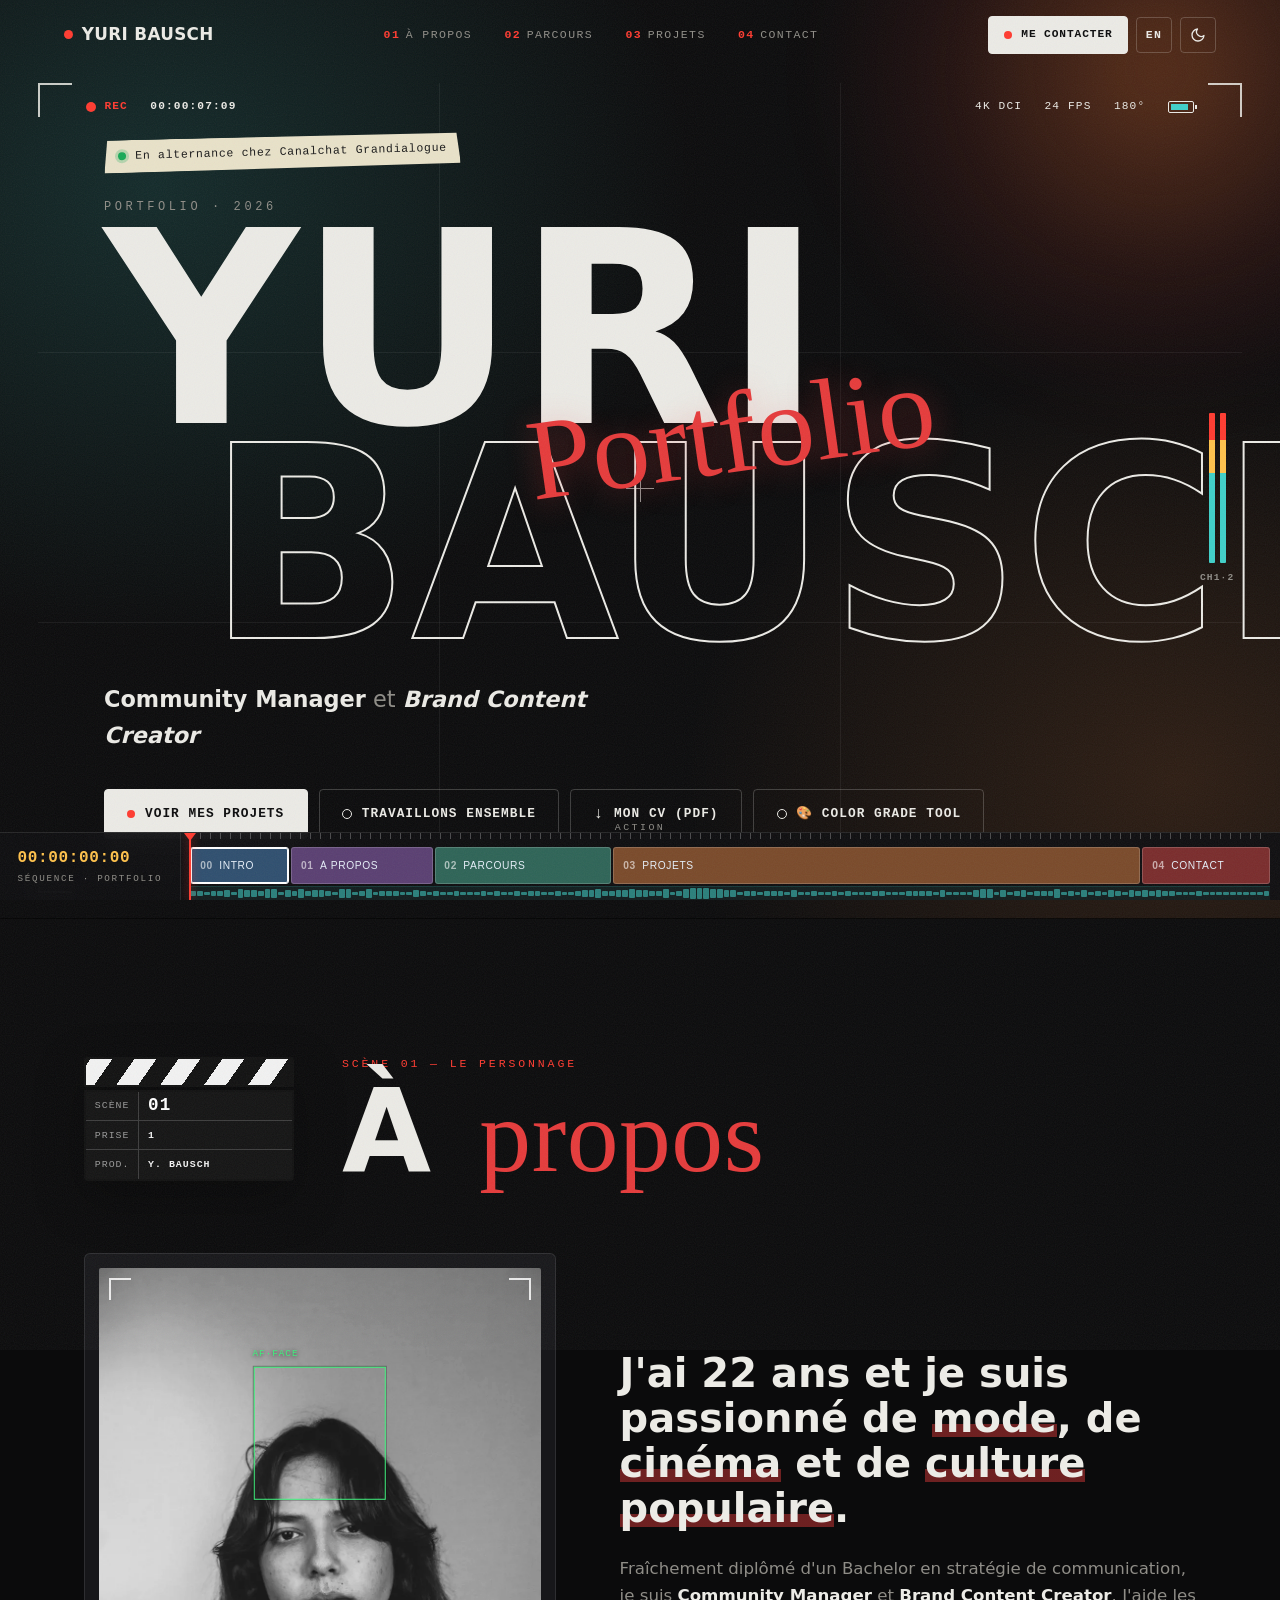
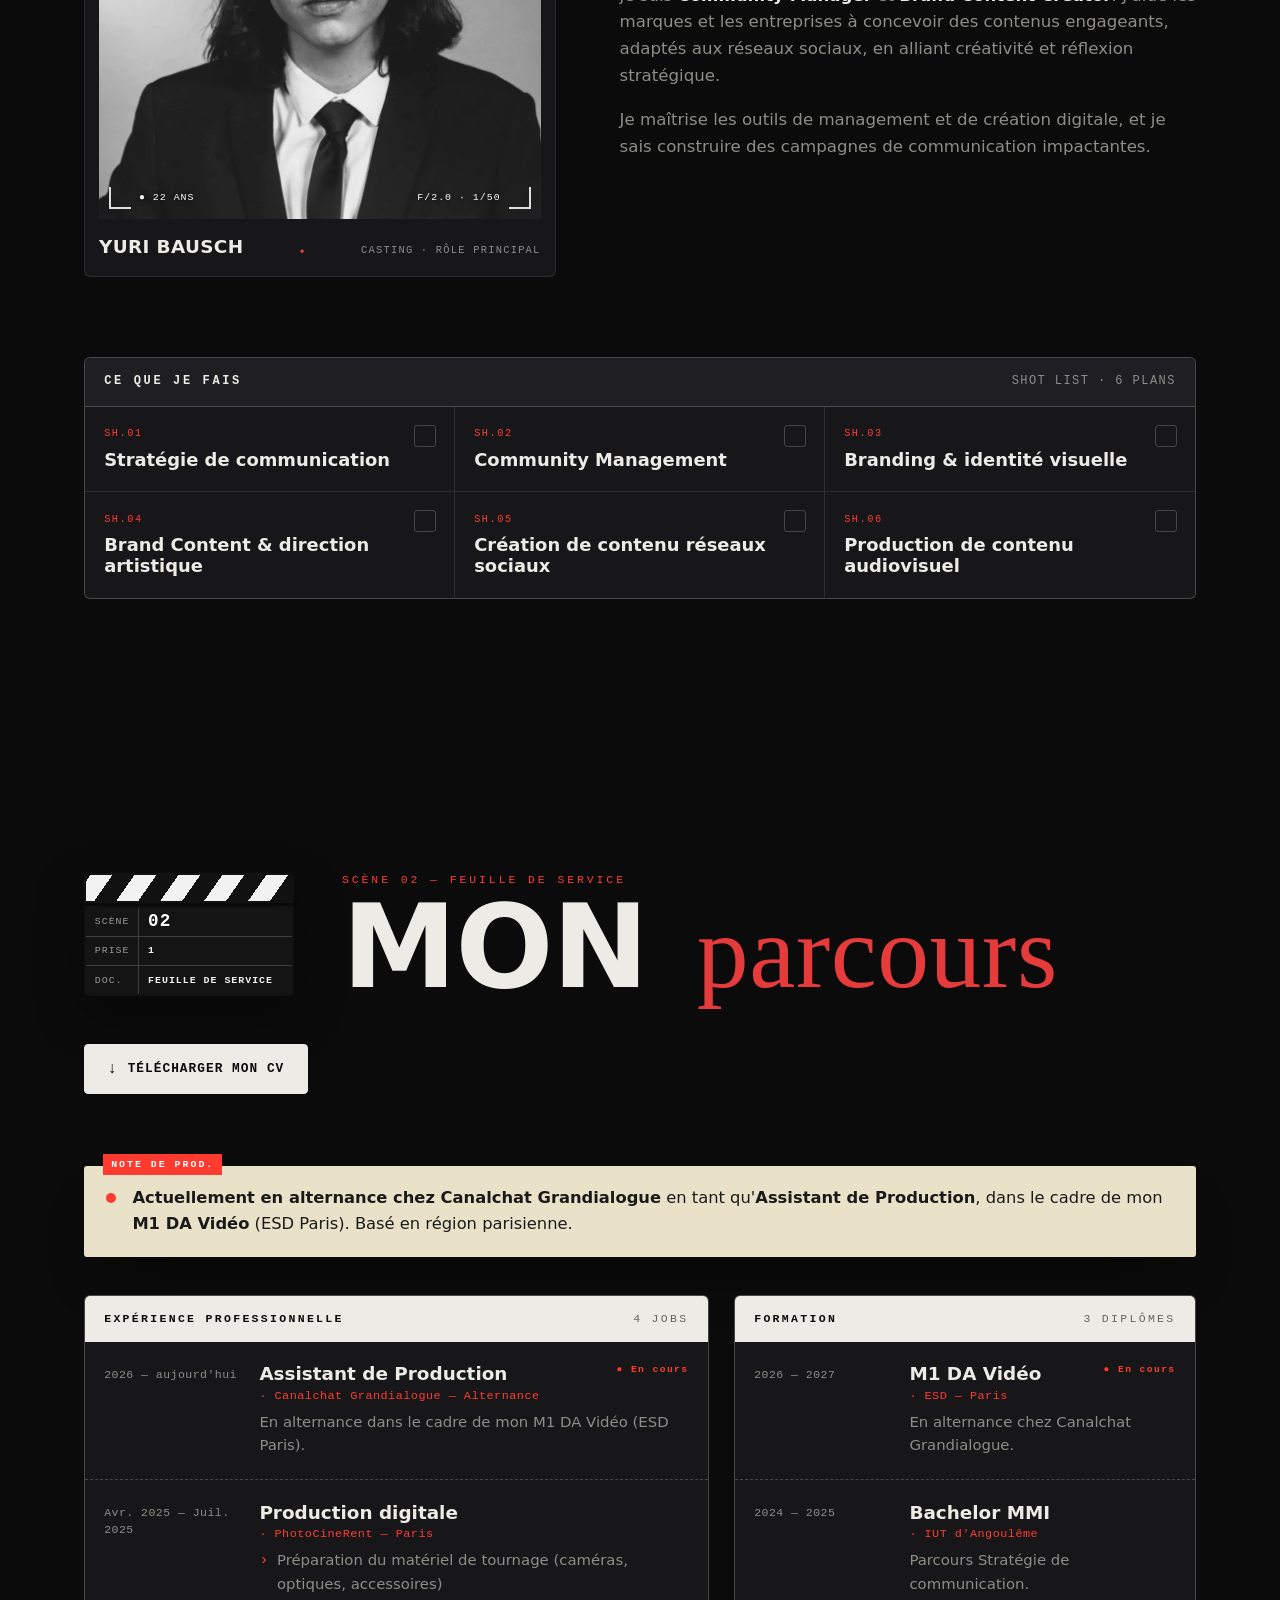
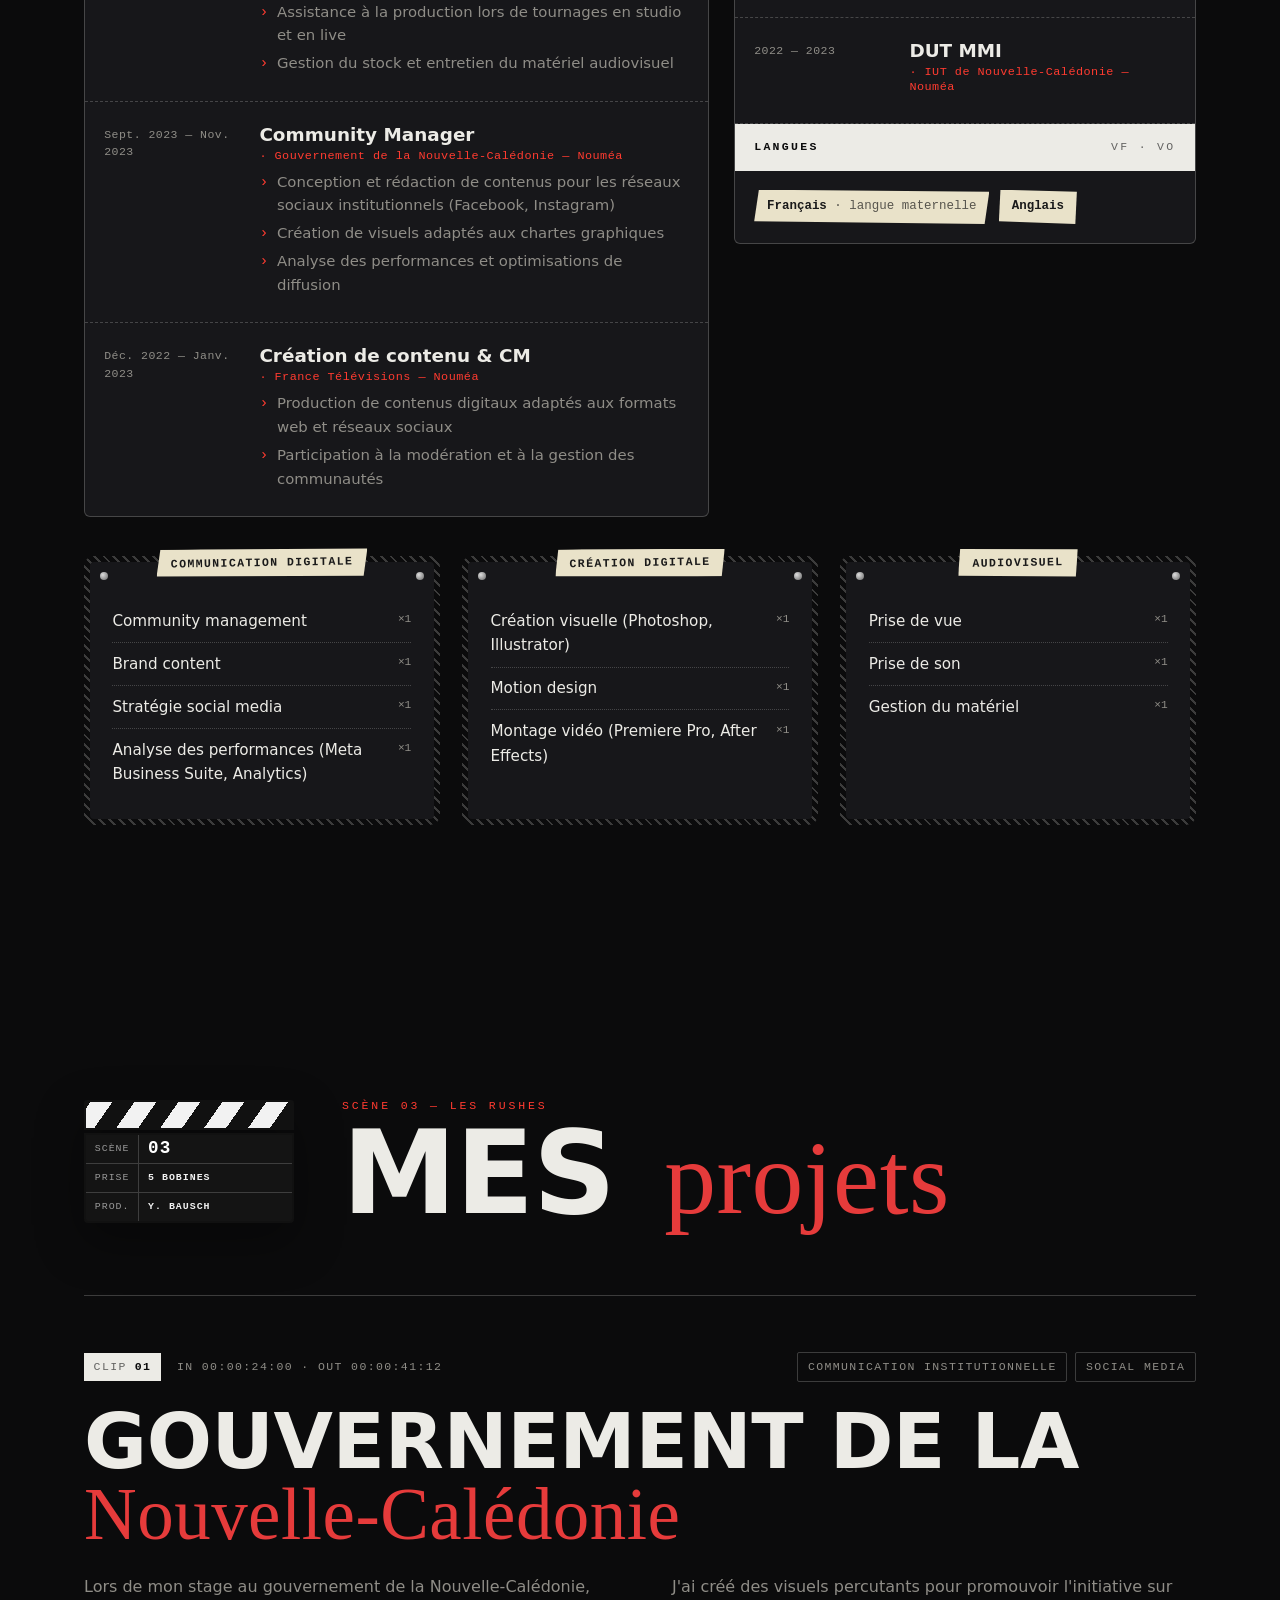
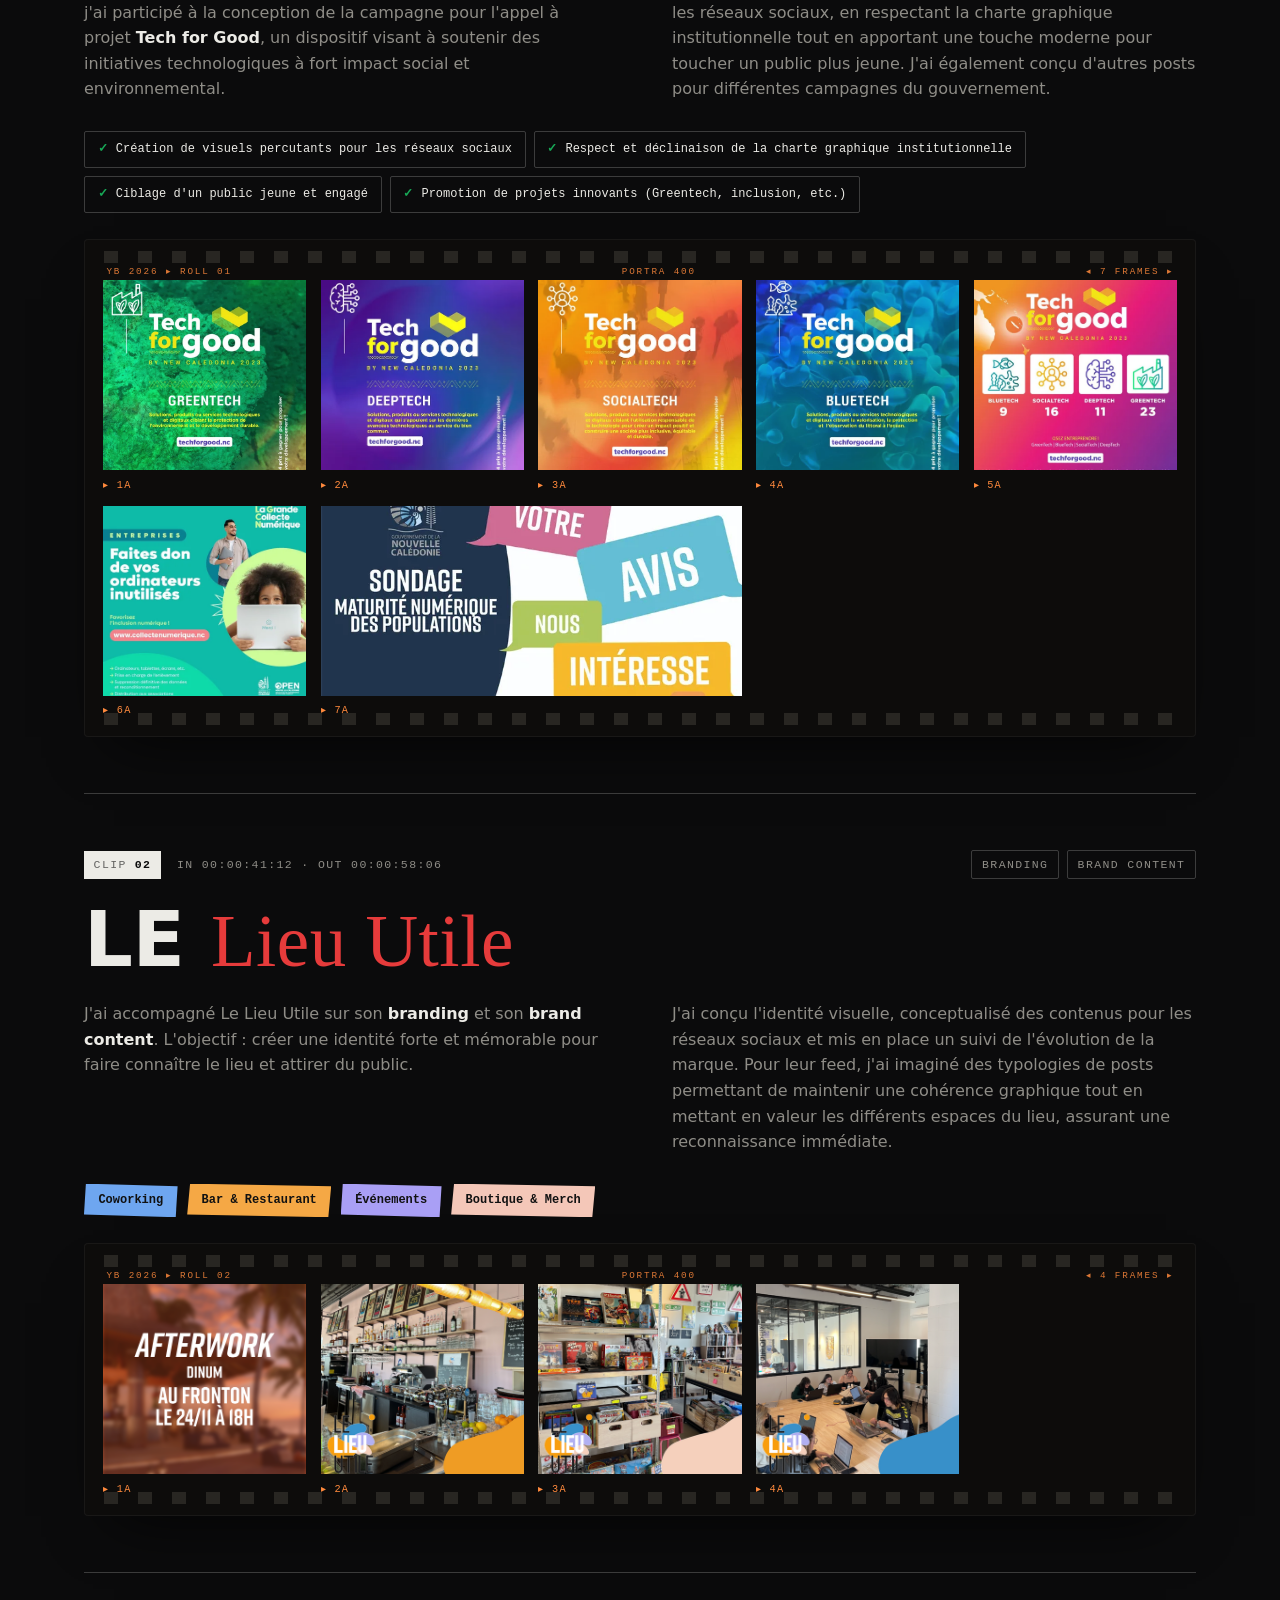
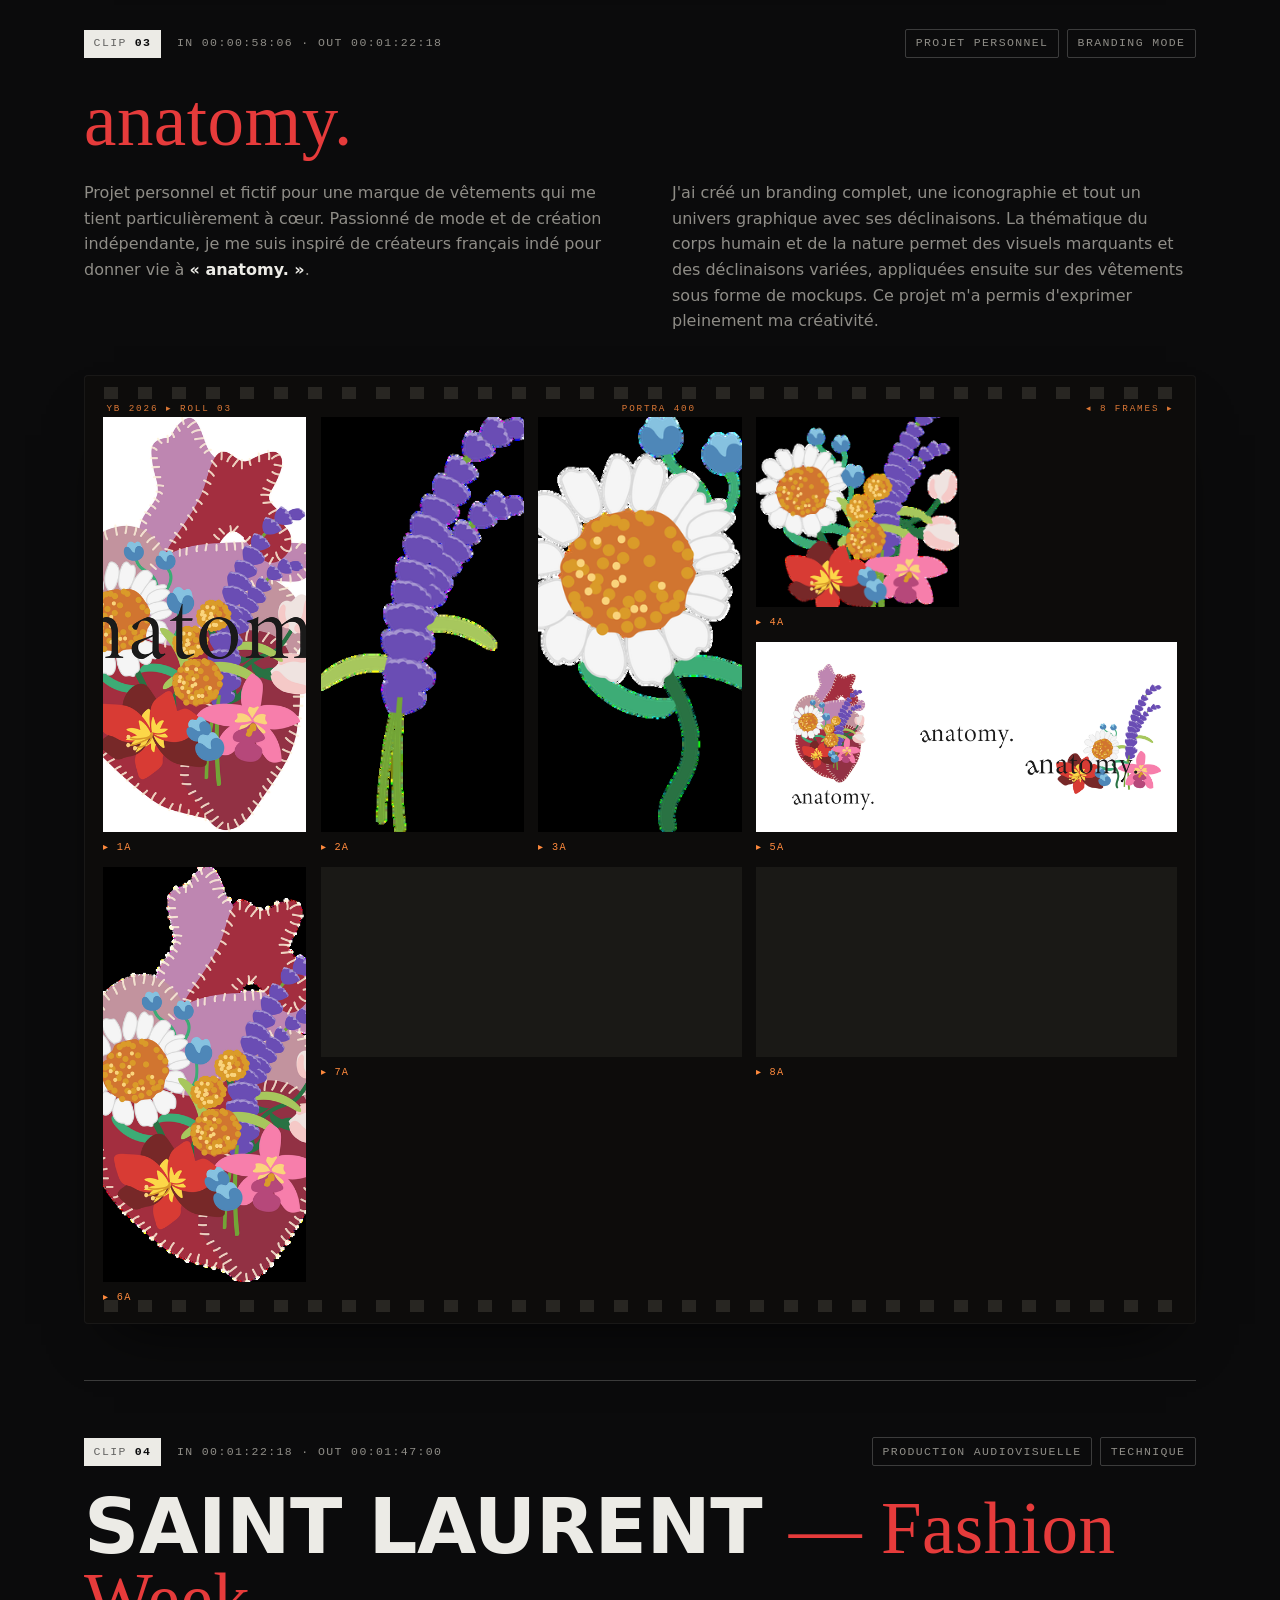
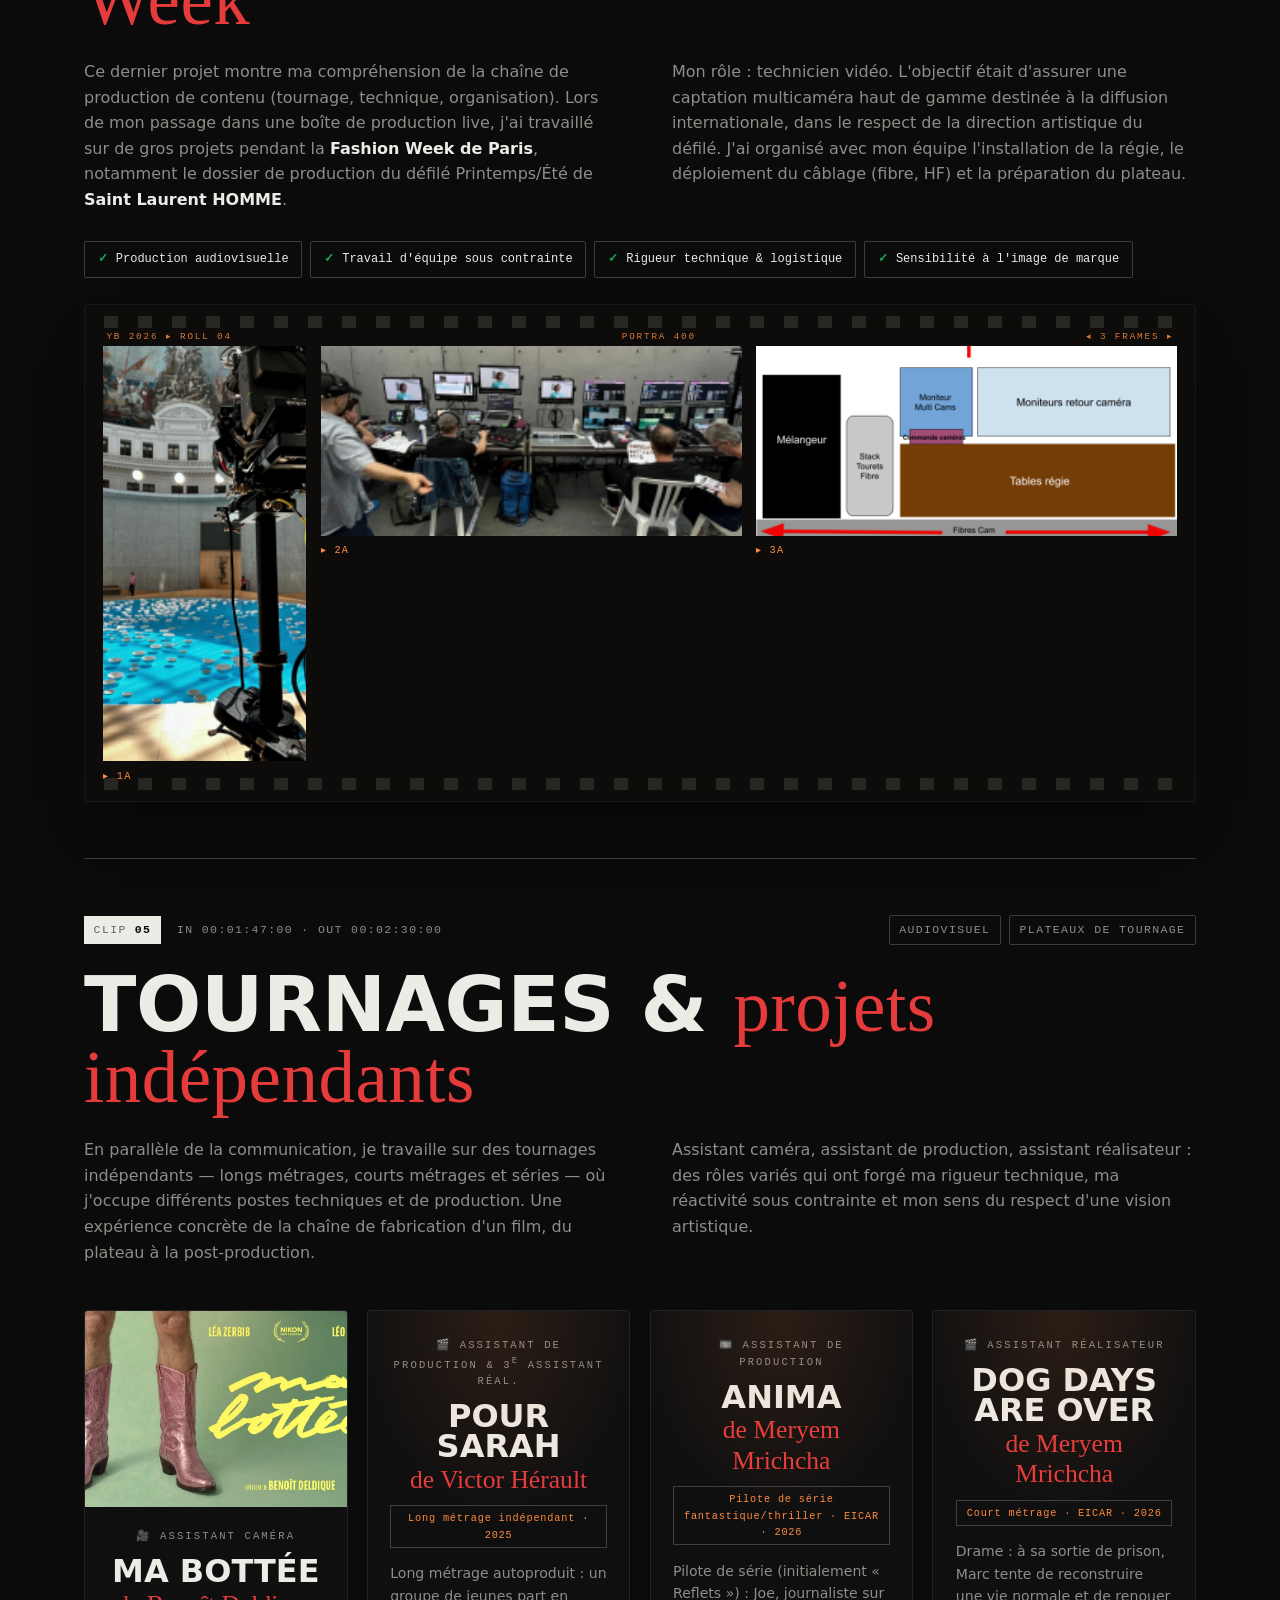
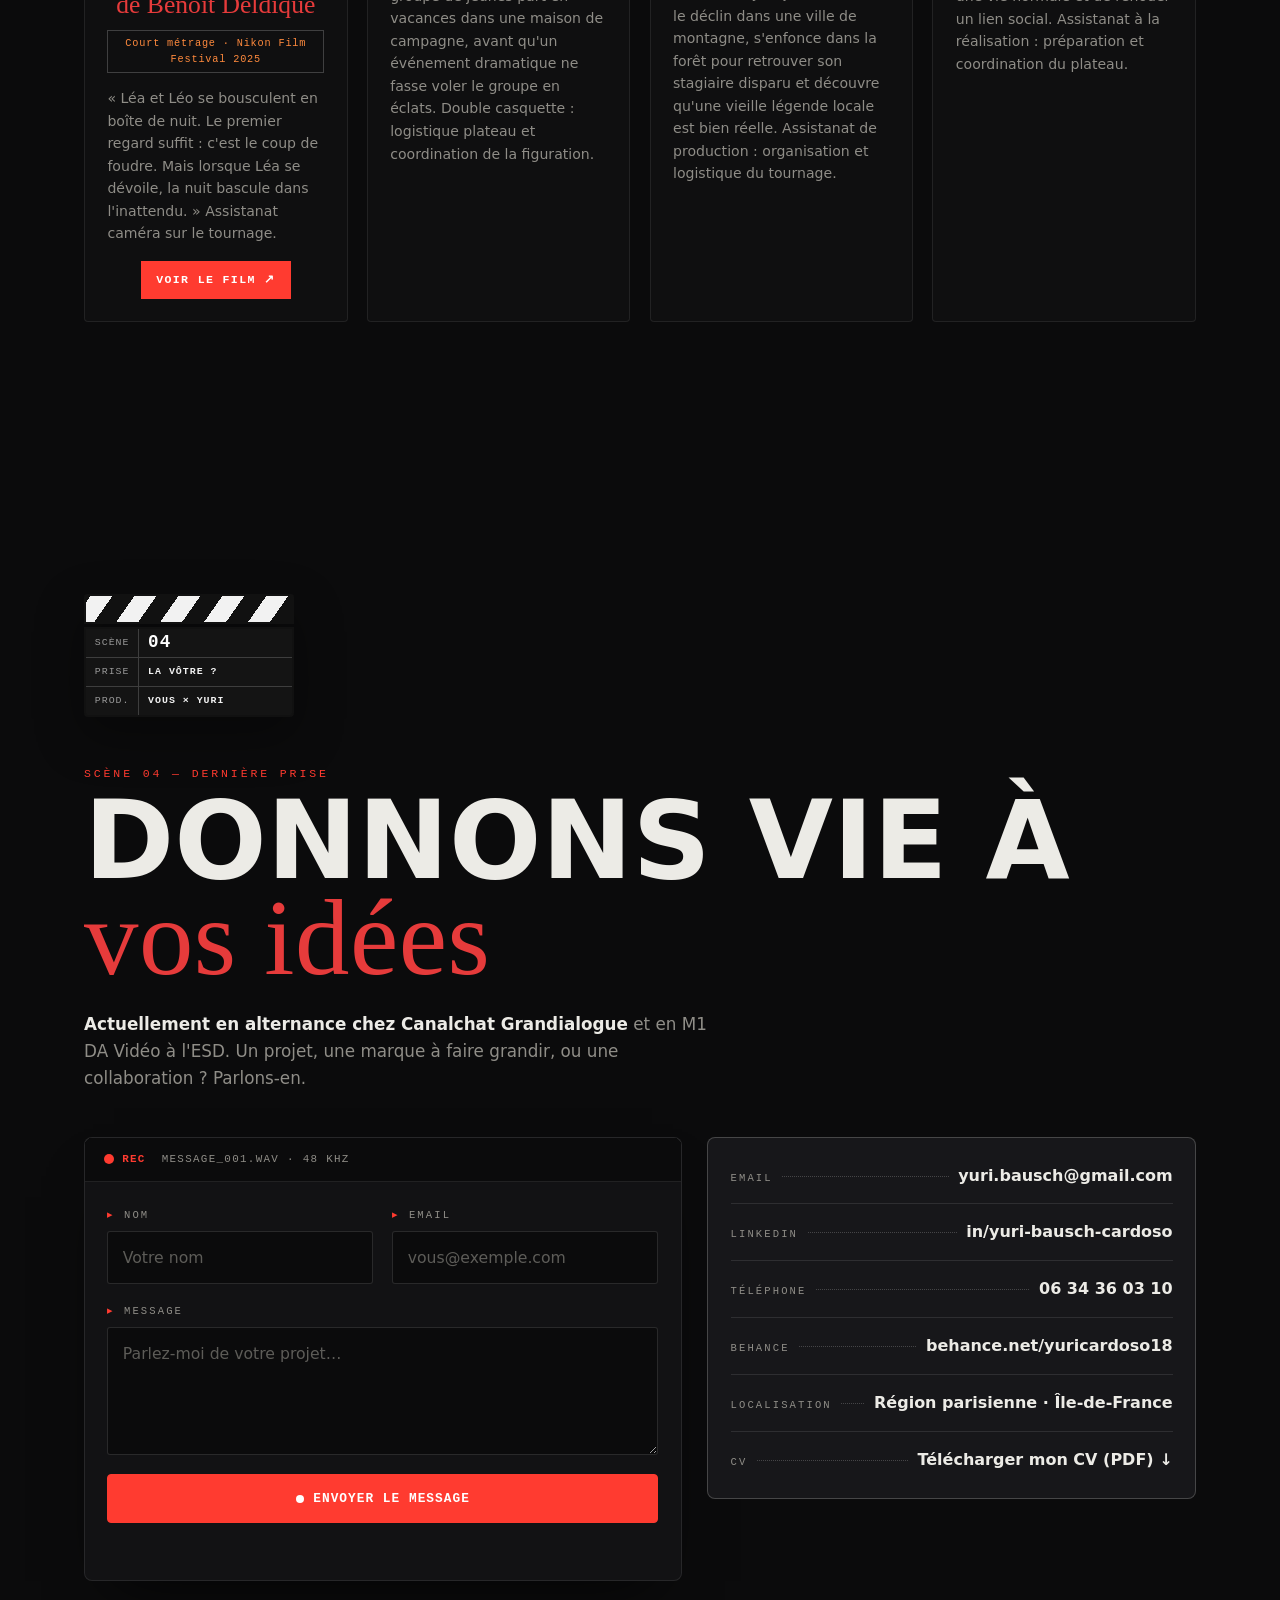
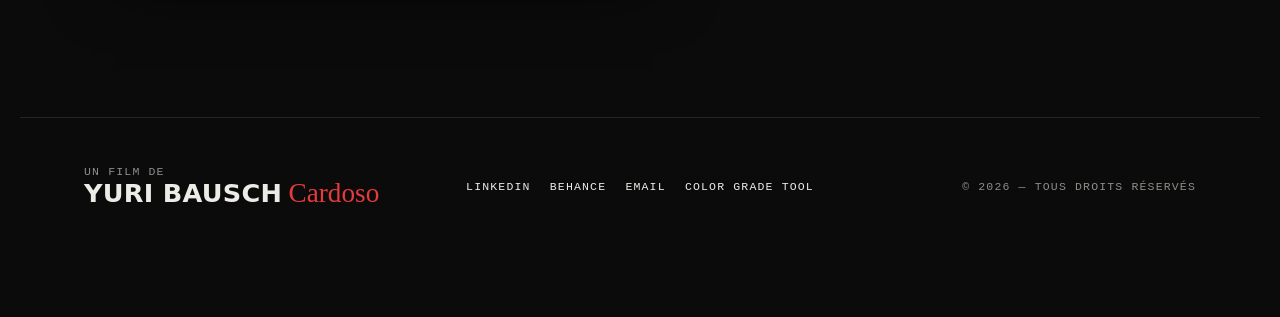
==== commit 5dbf0da9: "Nouvelle image de partage au design « salle de montage » L'aperçu des liens (Instagram, LinkedIn, Wh" ====
--- a/index.html
+++ b/index.html
@@ -23,7 +23,7 @@
   <meta property="og:title" content="Yuri Bausch — Community Manager & Brand Content Creator" />
   <meta property="og:description" content="En M1 DA Vidéo à l'ESD Paris et en alternance chez Canalchat Grandialogue. Community Management, brand content, branding et création de contenu pour les réseaux sociaux." />
   <meta property="og:url" content="https://yuribausch.github.io/portfolio/" />
-  <meta property="og:image" content="https://yuribausch.github.io/portfolio/assets/og-image.png" />
+  <meta property="og:image" content="https://yuribausch.github.io/portfolio/assets/og-image-2026.png" />
   <meta property="og:image:width" content="1200" />
   <meta property="og:image:height" content="630" />
   <meta property="profile:first_name" content="Yuri" />
@@ -33,7 +33,7 @@
   <meta name="twitter:card" content="summary_large_image" />
   <meta name="twitter:title" content="Yuri Bausch — Community Manager & Brand Content Creator" />
   <meta name="twitter:description" content="En M1 DA Vidéo à l'ESD Paris et en alternance chez Canalchat Grandialogue." />
-  <meta name="twitter:image" content="https://yuribausch.github.io/portfolio/assets/og-image.png" />
+  <meta name="twitter:image" content="https://yuribausch.github.io/portfolio/assets/og-image-2026.png" />
 
   <!-- Données structurées : Person (aide Google à t'identifier) -->
   <script type="application/ld+json">
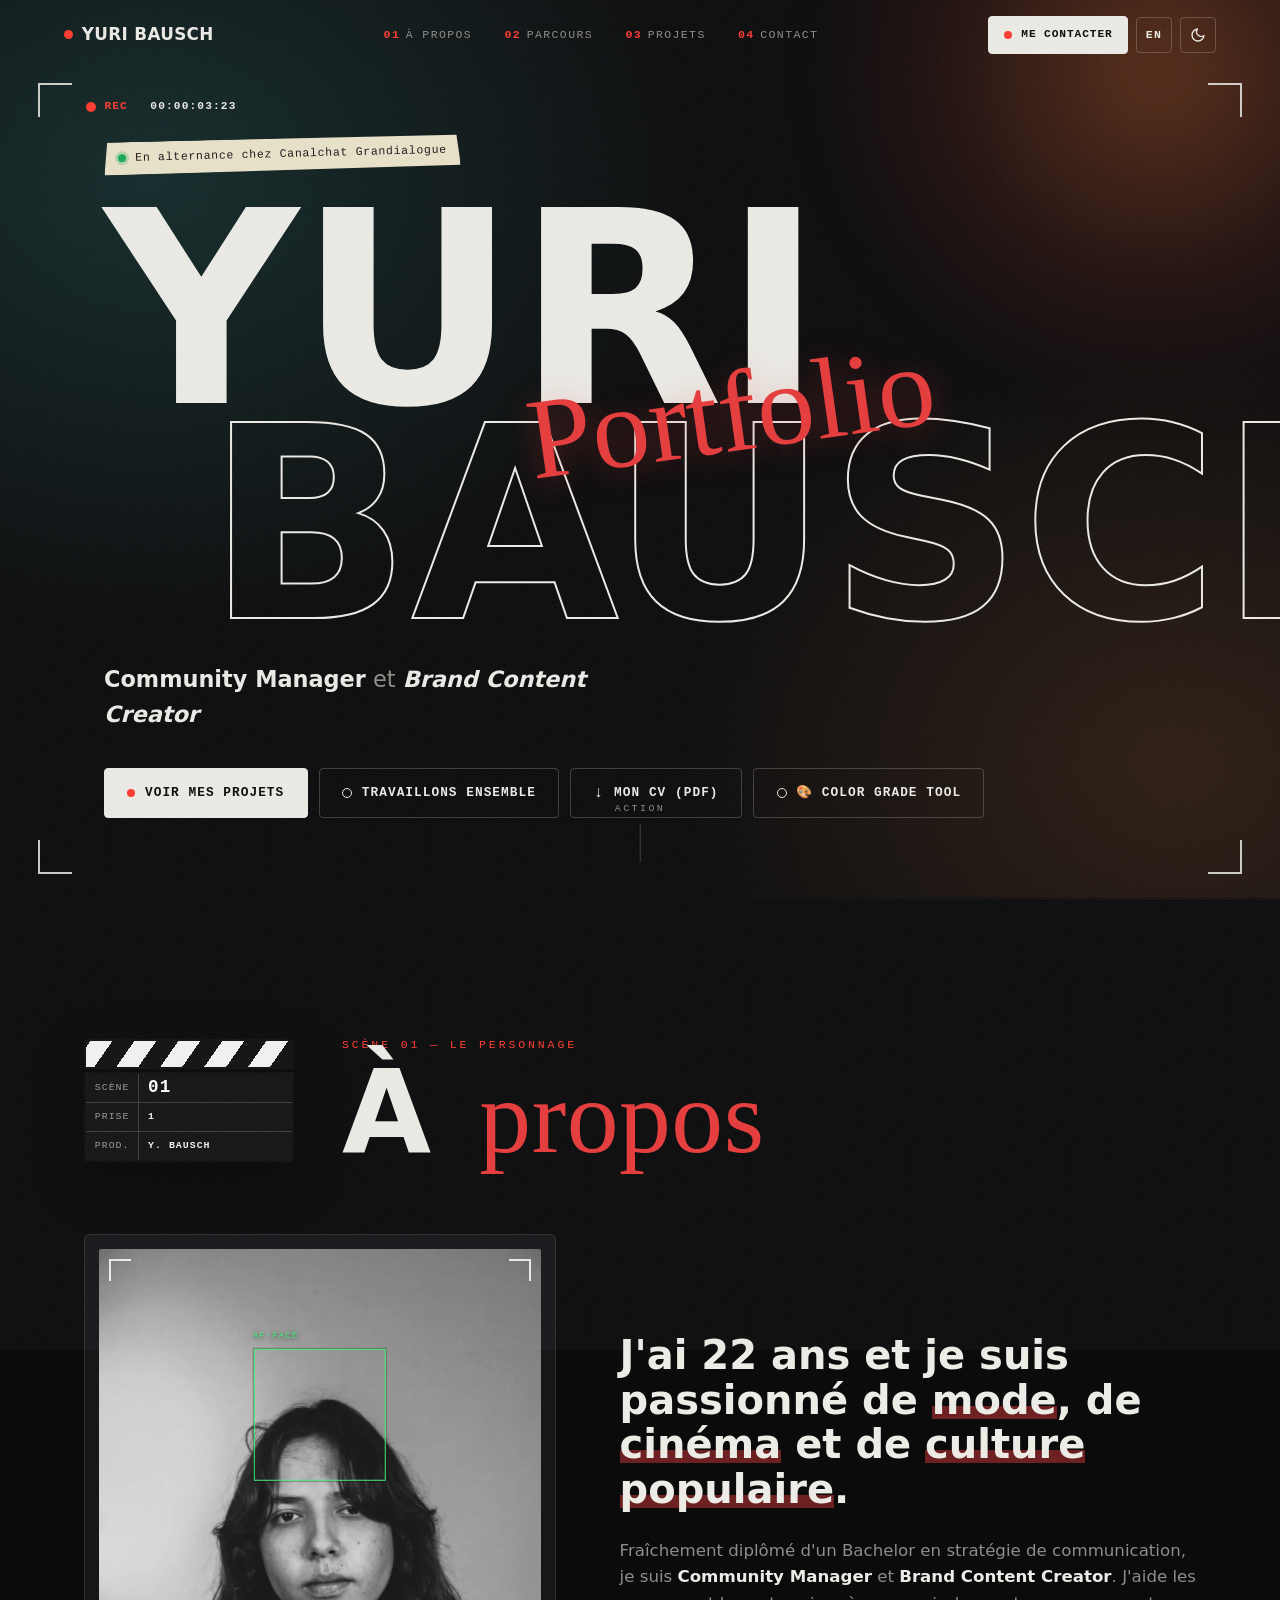
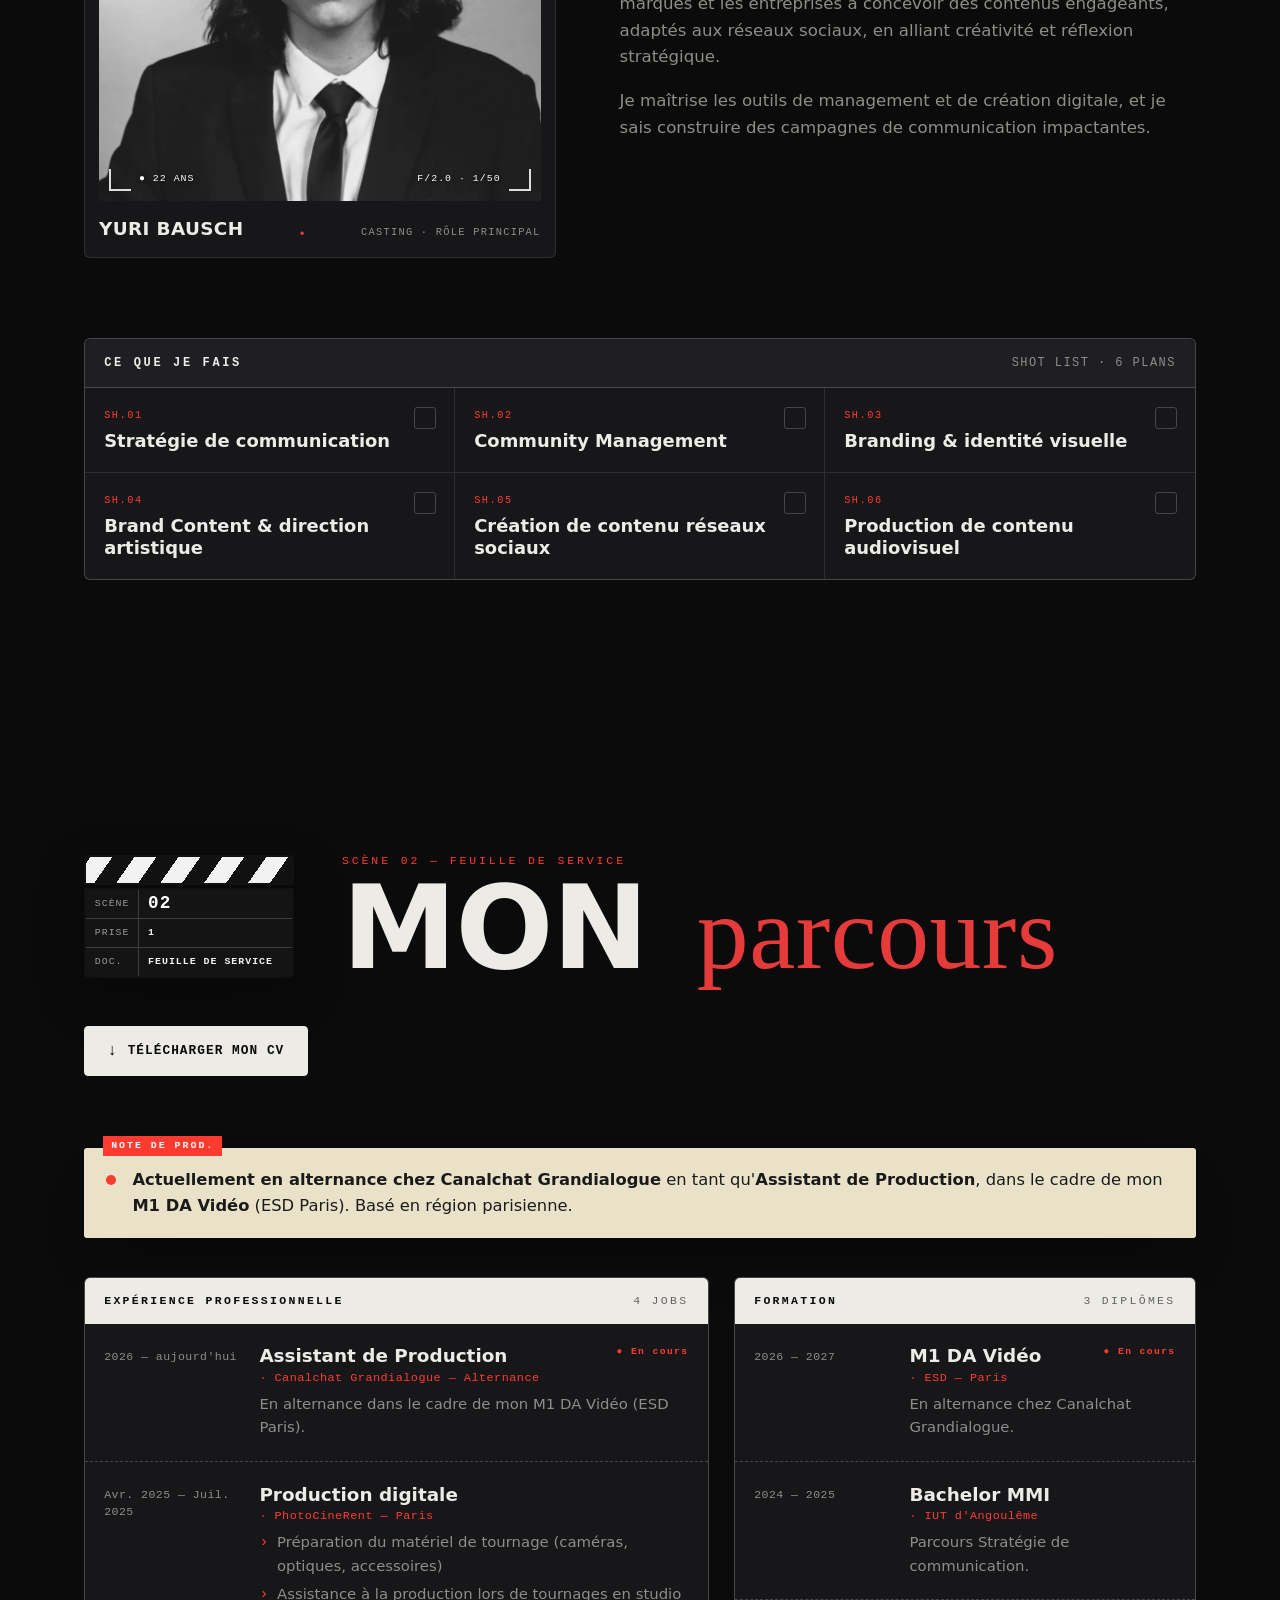
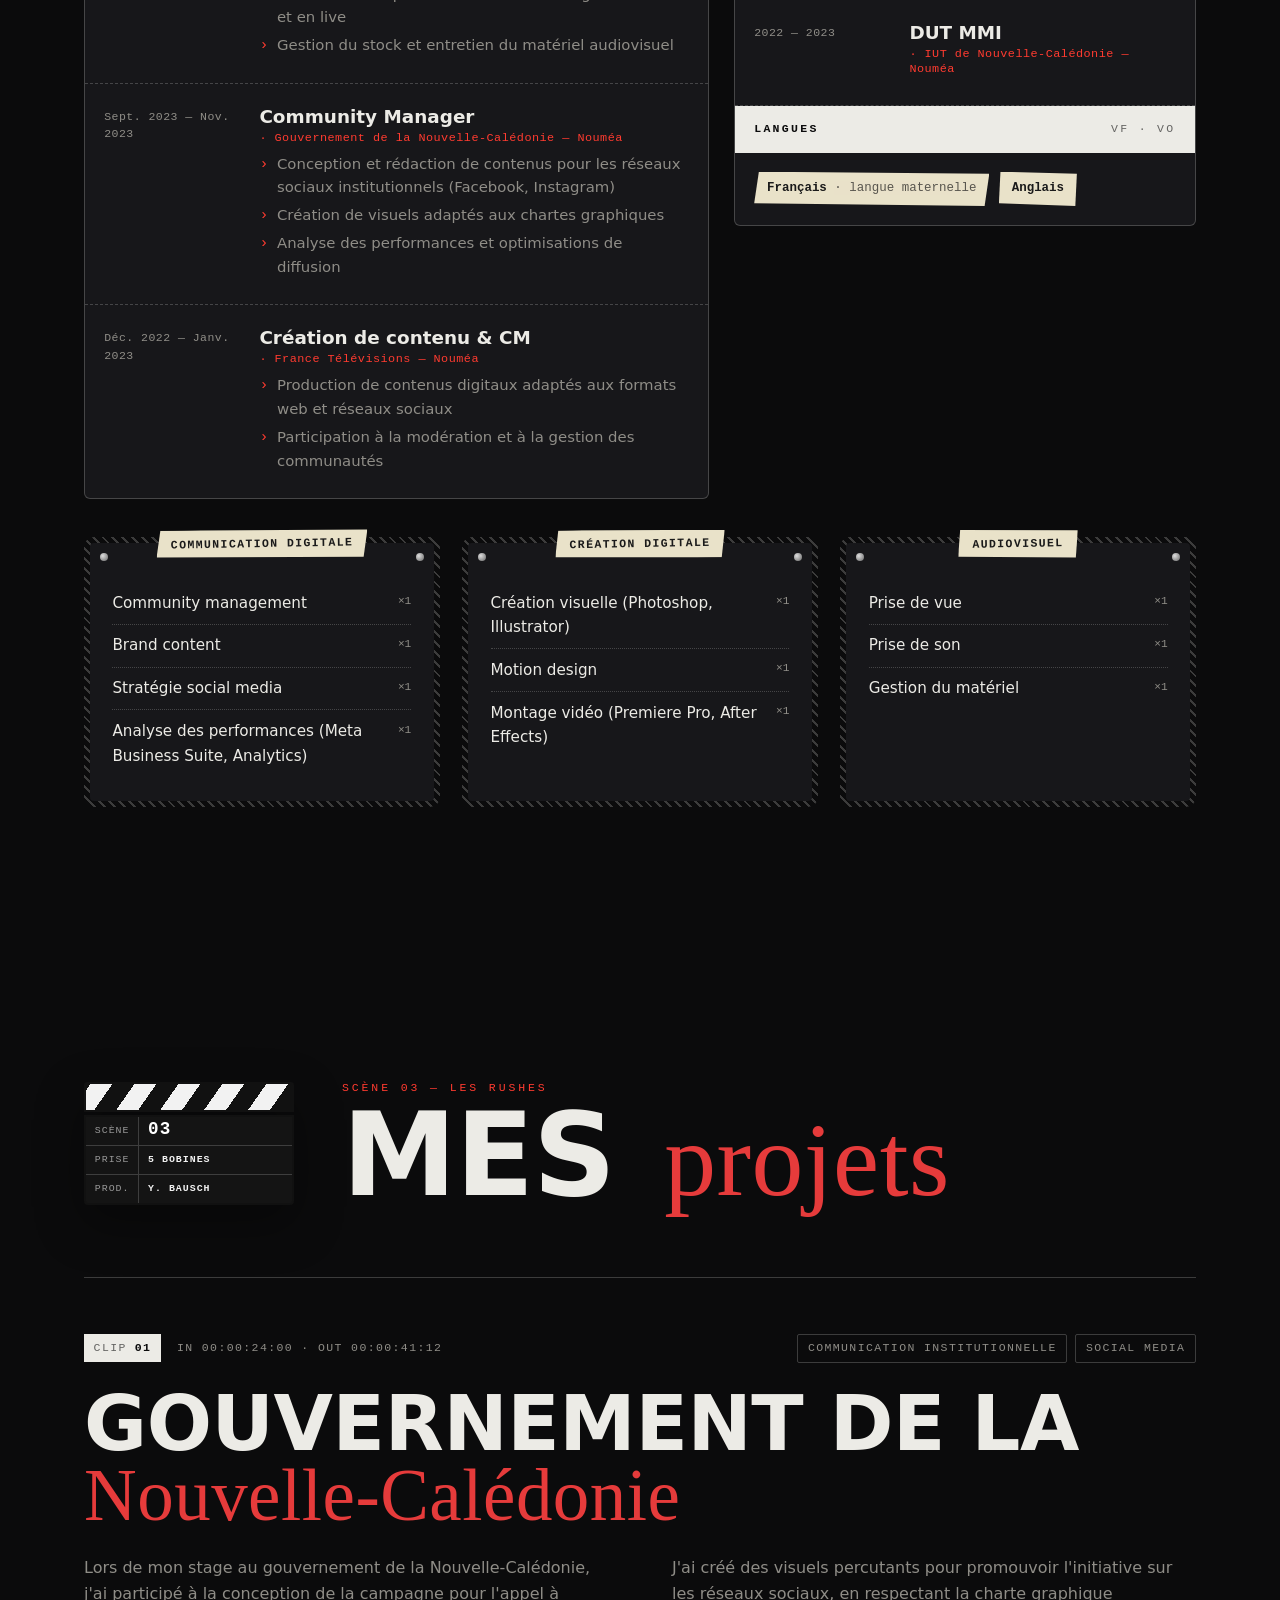
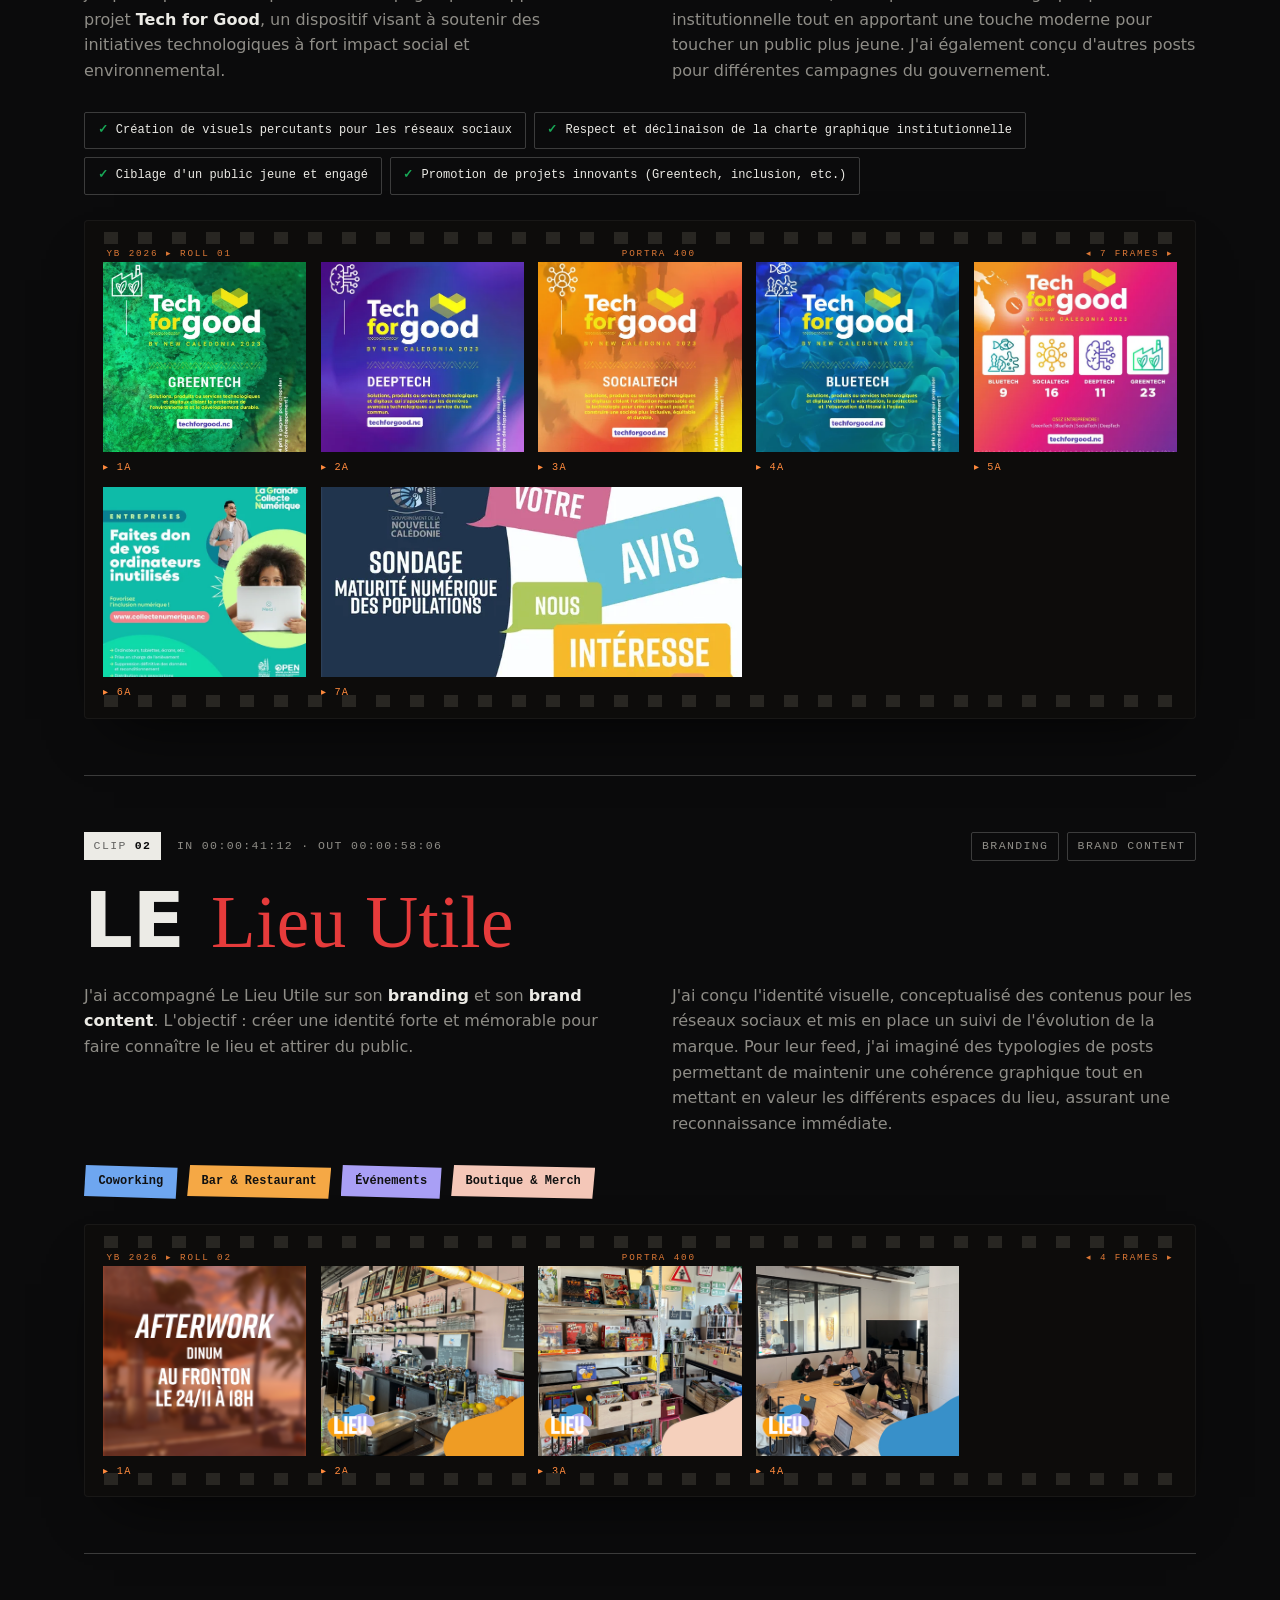
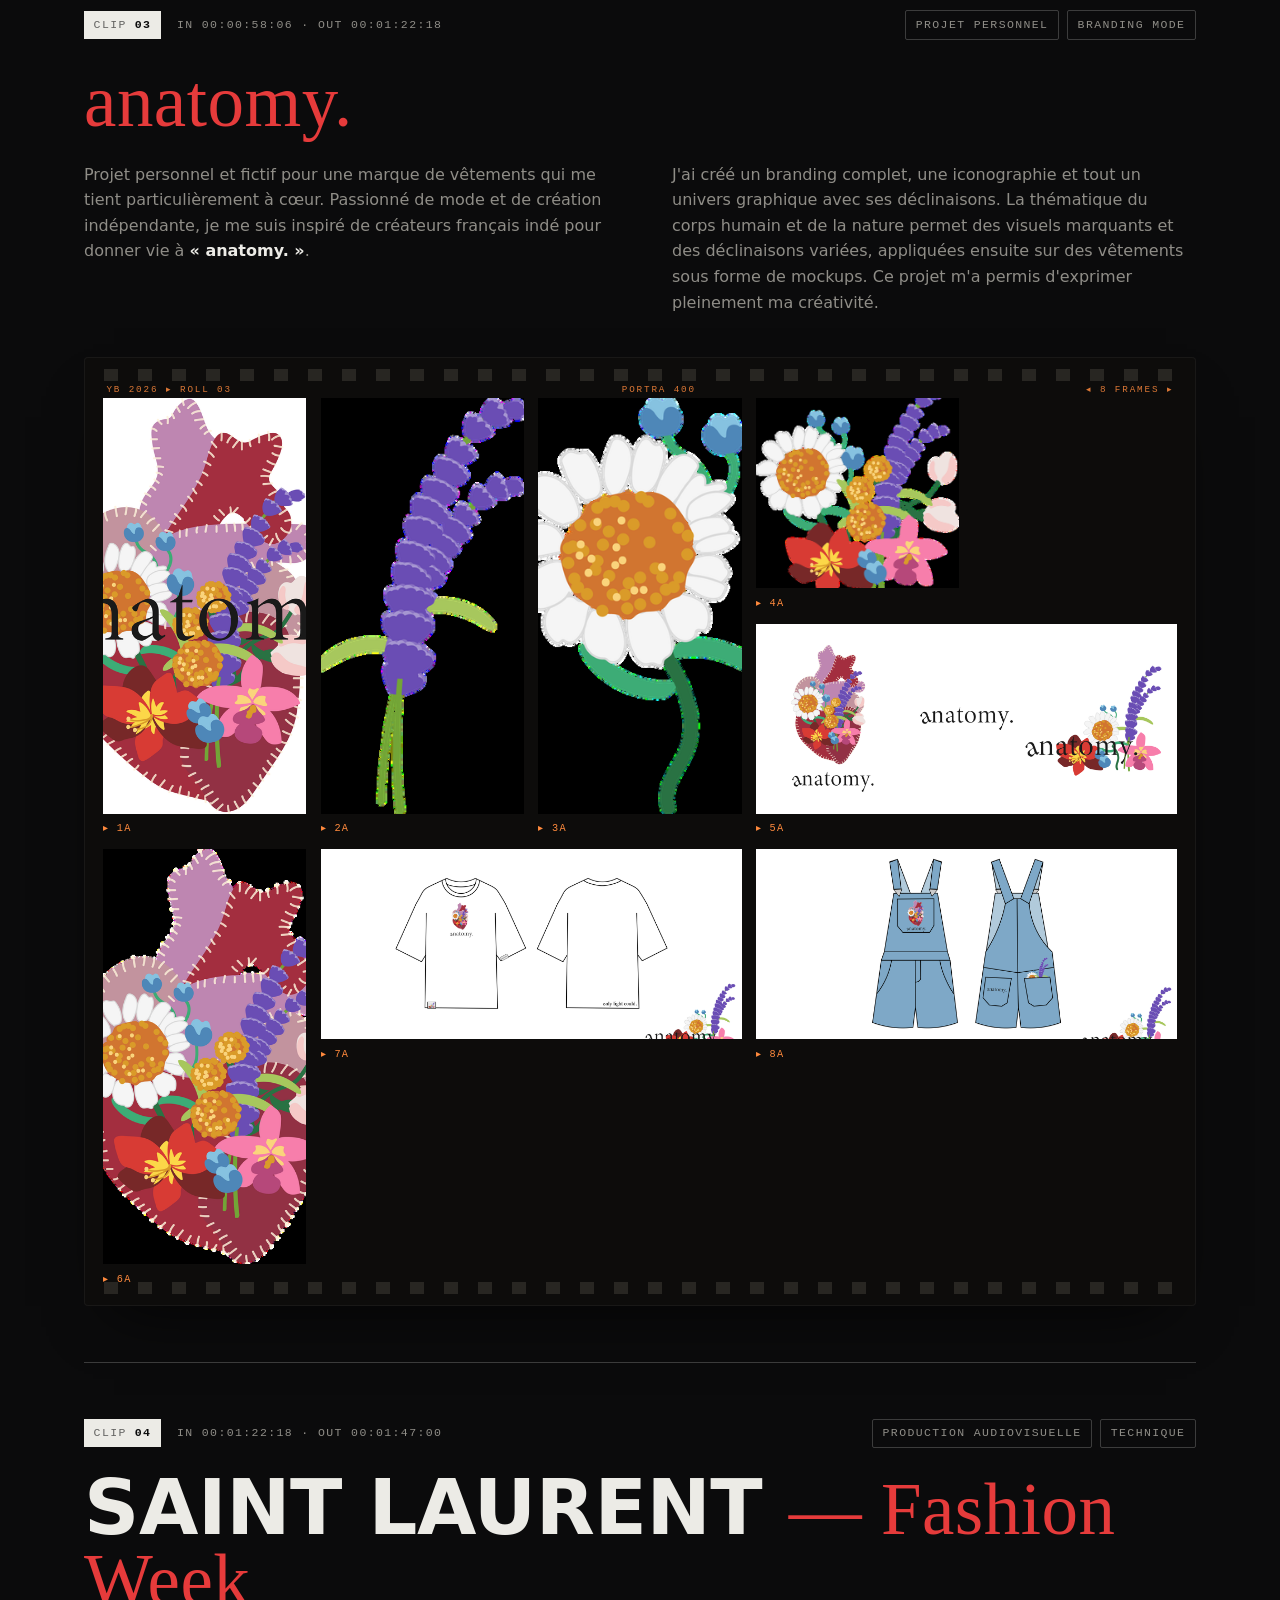
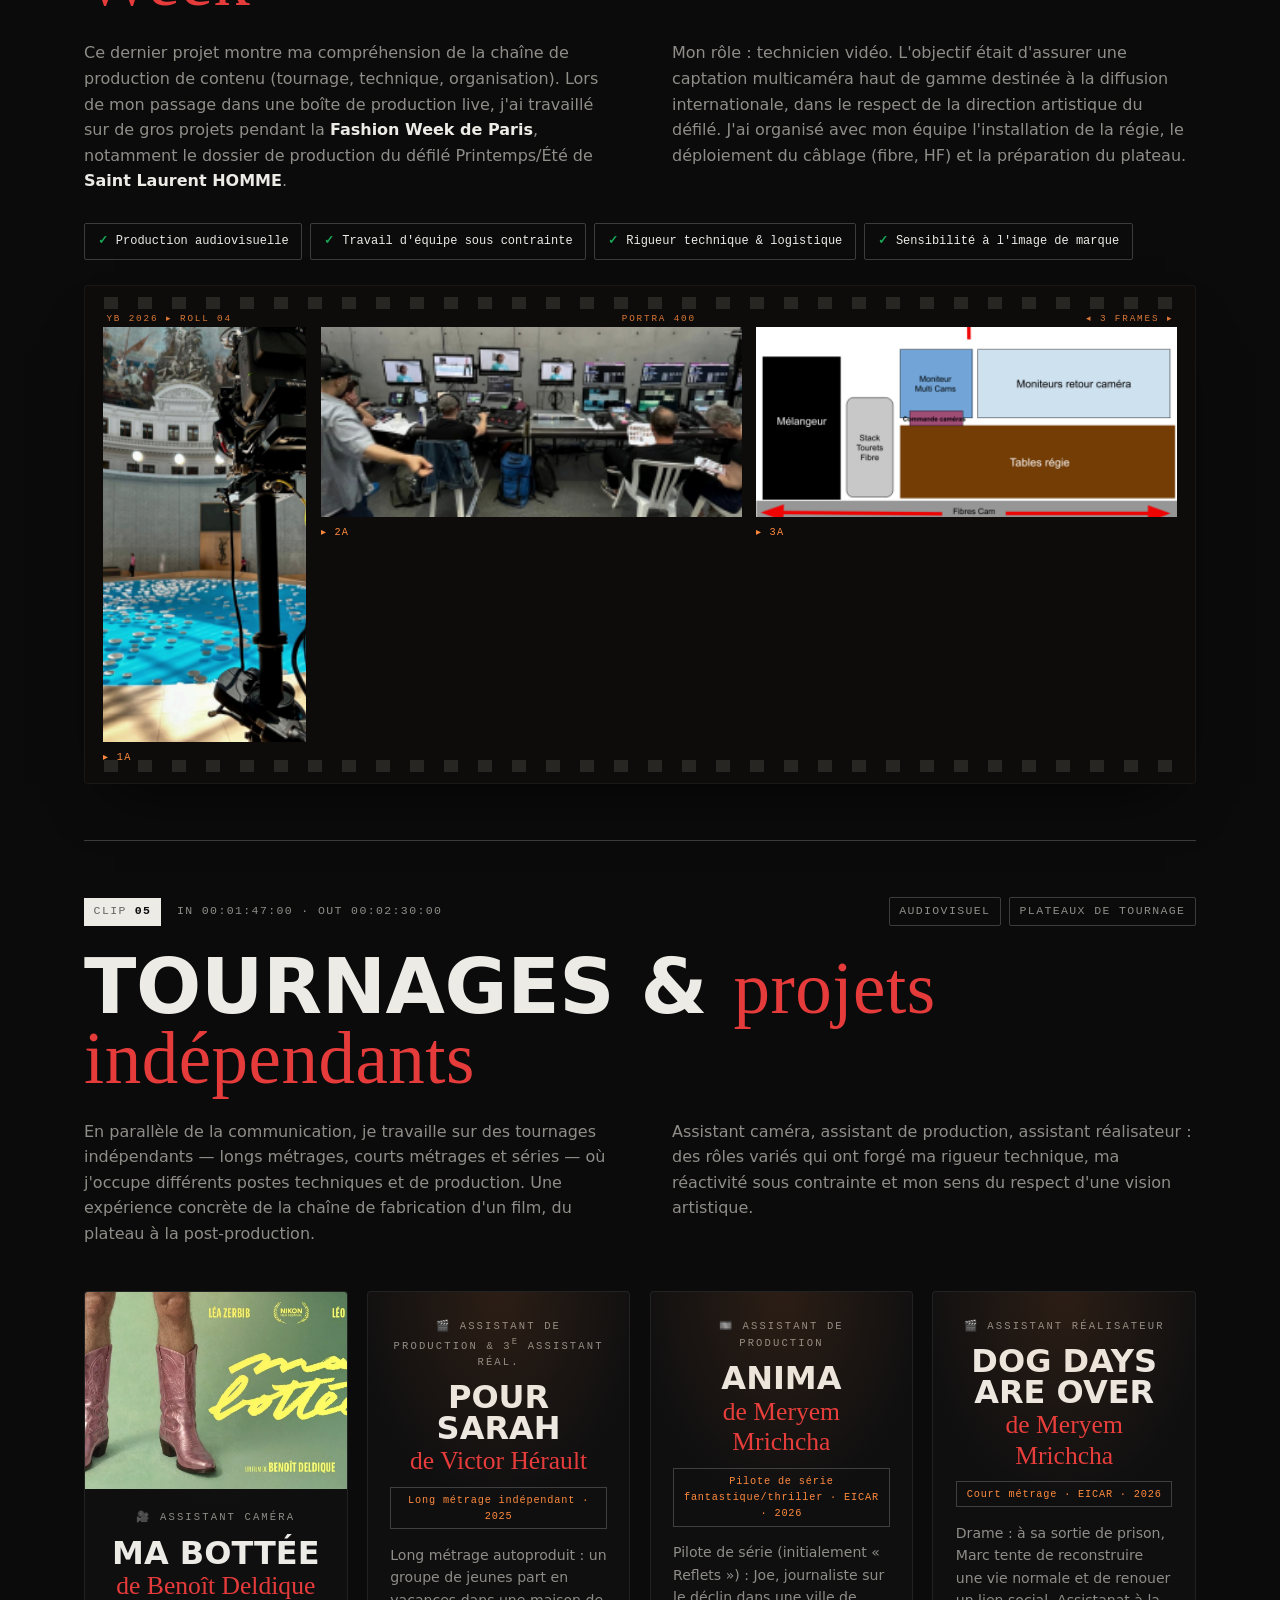
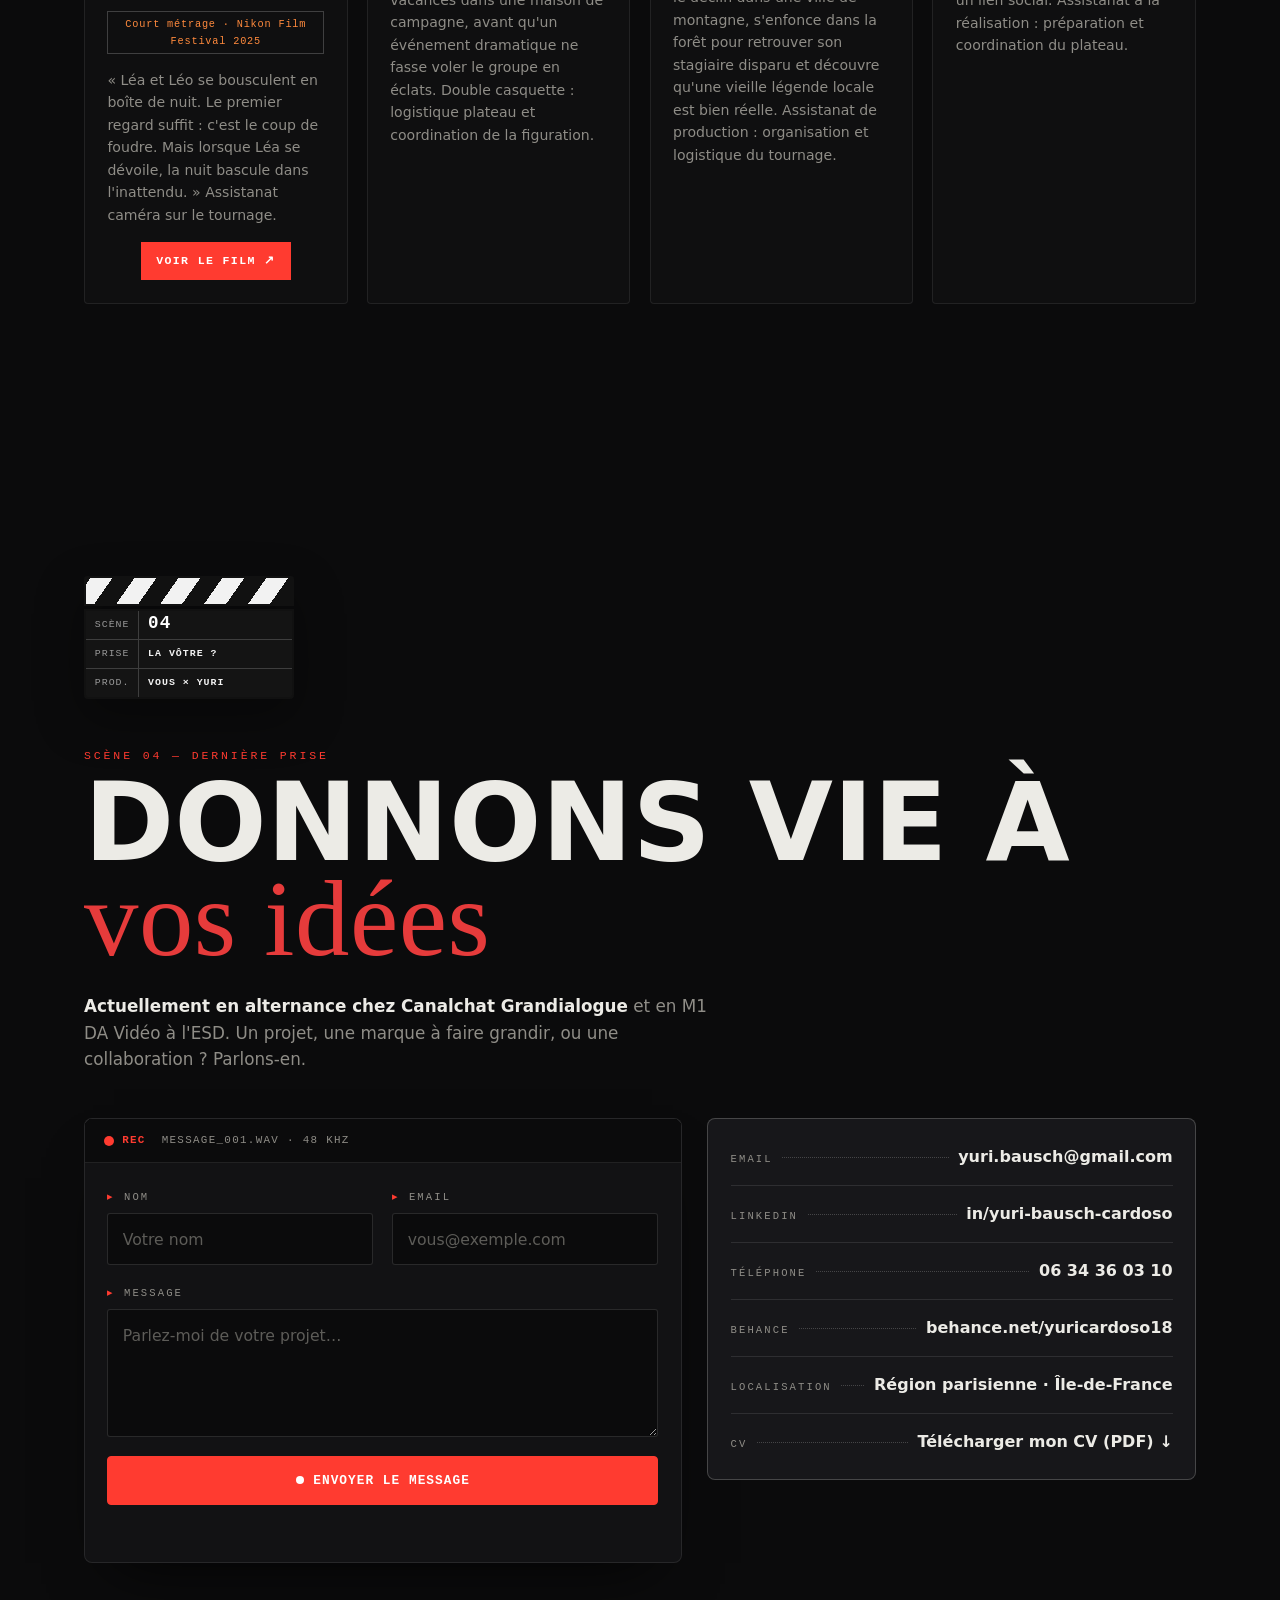
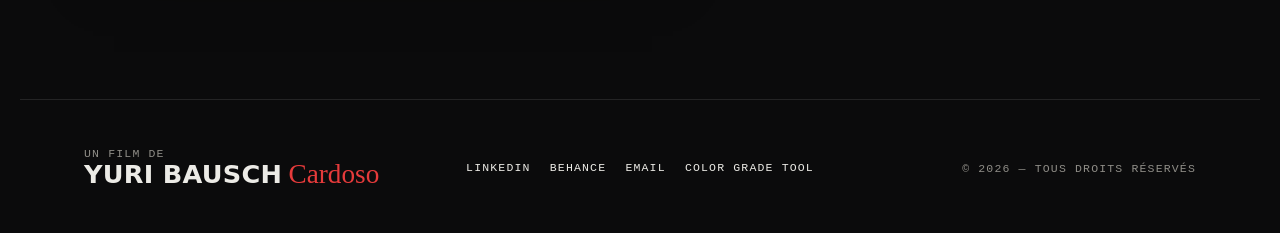
==== commit e97bd884: "Allège la page : barre de progression fine et hero épuré Remplace la timeline de montage du bas par " ====
--- a/index.html
+++ b/index.html
@@ -118,17 +118,9 @@
     <div class="vf" aria-hidden="true">
       <span class="vf__c vf__c--tl"></span><span class="vf__c vf__c--tr"></span>
       <span class="vf__c vf__c--bl"></span><span class="vf__c vf__c--br"></span>
-      <div class="vf__thirds"></div>
-      <div class="vf__cross"></div>
-      <div class="vf__row vf__row--top">
-        <div class="vf__grp"><span class="vf__rec">REC</span><span class="vf__tc" id="tc">00:00:00:00</span></div>
-        <div class="vf__grp"><span class="vf__hide-sm">4K DCI</span><span>24 FPS</span><span class="vf__hide-sm">180°</span><span class="vf__bat"></span></div>
-      </div>
-      <div class="vf__row vf__row--bot">
-        <div class="vf__grp"><span>A-CAM</span><span class="vf__dim vf__hide-sm">35mm · T1.5</span></div>
-        <div class="vf__grp"><span class="vf__dim vf__hide-sm">ISO 800</span><span class="vf__dim">WB 5600K</span></div>
-      </div>
-      <div class="vf__meters"><span></span><span></span><b class="vf__meters-lbl">CH1·2</b></div>
+      <div class="vf__row">
+        <span class="vf__rec">REC</span><span class="vf__tc" id="tc">00:00:00:00</span>
+      </div>
     </div>
 
     <div class="hero__inner">
@@ -136,7 +128,6 @@
         <span class="hero__badge-dot"></span>
         En alternance chez Canalchat Grandialogue
       </p>
-      <p class="hero__kicker">Portfolio · 2026</p>
       <h1 class="hero__title">
         <span class="hero__name">YURI</span>
         <span class="hero__script">Portfolio</span>
@@ -681,16 +672,8 @@
     <span>© 2026 — Tous droits réservés</span>
   </footer>
 
-  <!-- ===== TIMELINE DE MONTAGE (navigation) ===== -->
-  <nav class="edit" id="edit" aria-label="Timeline de montage — navigation entre les sections">
-    <div class="edit__tc"><b id="editTc">00:00:00:00</b><small>Séquence · Portfolio</small></div>
-    <div class="edit__tracks">
-      <div class="edit__ruler"></div>
-      <div class="edit__v1"></div>
-      <div class="edit__a1" aria-hidden="true"></div>
-      <span class="edit__head" aria-hidden="true"></span>
-    </div>
-  </nav>
+  <!-- ===== BARRE DE PROGRESSION ===== -->
+  <div class="edit" id="edit" aria-hidden="true"><span class="edit__fill"></span></div>
 
   <!-- ===== LIGHTBOX : moniteur ===== -->
   <div class="lightbox" id="lightbox" aria-hidden="true">
--- a/styles.css
+++ b/styles.css
@@ -34,7 +34,7 @@
 
   --pad:   clamp(1rem, 5vw, 5rem);
   --maxw:  1240px;
-  --edit-h: 68px;          /* hauteur de la timeline en bas */
+  --edit-h: 3px;           /* hauteur de la barre de progression en bas */
   color-scheme: dark;
 }
 
@@ -330,69 +330,16 @@
 .vf__c--tr { top: 0; right: 0; border-left: 0; border-bottom: 0; }
 .vf__c--bl { bottom: 0; left: 0; border-right: 0; border-top: 0; }
 .vf__c--br { bottom: 0; right: 0; border-left: 0; border-top: 0; }
-.vf__thirds {
-  position: absolute; inset: 0;
-  background:
-    linear-gradient(to right, transparent calc(33.333% - 0.5px), var(--line) calc(33.333% - 0.5px), var(--line) calc(33.333% + 0.5px), transparent calc(33.333% + 0.5px), transparent calc(66.666% - 0.5px), var(--line) calc(66.666% - 0.5px), var(--line) calc(66.666% + 0.5px), transparent calc(66.666% + 0.5px)),
-    linear-gradient(to bottom, transparent calc(33.333% - 0.5px), var(--line) calc(33.333% - 0.5px), var(--line) calc(33.333% + 0.5px), transparent calc(33.333% + 0.5px), transparent calc(66.666% - 0.5px), var(--line) calc(66.666% - 0.5px), var(--line) calc(66.666% + 0.5px), transparent calc(66.666% + 0.5px));
-  opacity: 0.6;
-}
-.vf__cross {
-  position: absolute; left: 50%; top: 50%;
-  width: 28px; height: 28px;
-  transform: translate(-50%, -50%);
-  opacity: 0.6;
-}
-.vf__cross::before, .vf__cross::after { content: ""; position: absolute; background: var(--ink); }
-.vf__cross::before { left: 50%; top: 0; bottom: 0; width: 1px; }
-.vf__cross::after  { top: 50%; left: 0; right: 0; height: 1px; }
-
 .vf__row {
-  position: absolute; left: 3rem; right: 3rem;
-  display: flex; justify-content: space-between; gap: 1rem;
-}
-.vf__row--top { top: 0.9rem; }
-.vf__row--bot { bottom: 0.9rem; }
-.vf__grp { display: flex; gap: 1.4rem; align-items: center; }
+  position: absolute; left: 3rem; top: 0.9rem;
+  display: flex; gap: 1.4rem; align-items: center;
+}
 .vf__rec { display: inline-flex; align-items: center; gap: 0.5rem; color: var(--rec); font-weight: 700; }
 .vf__rec::before {
   content: ""; width: 10px; height: 10px; border-radius: 50%;
   background: var(--rec); animation: blink 1s infinite;
 }
 .vf__tc { font-weight: 700; font-variant-numeric: tabular-nums; }
-.vf__dim { color: var(--ink-soft); }
-.vf__bat {
-  display: inline-block; width: 26px; height: 12px;
-  border: 1.5px solid currentColor; border-radius: 2px; position: relative;
-}
-.vf__bat::before { content: ""; position: absolute; inset: 2px 5px 2px 2px; background: var(--teal); }
-.vf__bat::after  { content: ""; position: absolute; right: -4px; top: 3px; width: 2px; height: 4px; background: currentColor; }
-
-/* Vu-mètres audio */
-.vf__meters {
-  position: absolute; right: 1rem; top: 50%;
-  transform: translateY(-50%);
-  display: flex; gap: 5px; align-items: flex-end;
-  height: 150px;
-}
-.vf__meters span {
-  width: 6px; height: 100%;
-  background: linear-gradient(to top, var(--teal) 0 60%, var(--amber) 60% 82%, var(--rec) 82%);
-  border-radius: 1px;
-  transform-origin: bottom;
-  animation: meter 0.9s ease-in-out infinite alternate;
-}
-.vf__meters span:nth-child(2) { animation-duration: 0.7s; animation-delay: -0.3s; }
-.vf__meters-lbl {
-  position: absolute; bottom: -1.4rem; left: 50%; transform: translateX(-50%);
-  font-size: 0.6rem; color: var(--ink-soft);
-}
-@keyframes meter {
-  0%   { clip-path: inset(70% 0 0 0); }
-  30%  { clip-path: inset(35% 0 0 0); }
-  60%  { clip-path: inset(55% 0 0 0); }
-  100% { clip-path: inset(18% 0 0 0); }
-}
 
 .hero__inner { position: relative; width: 100%; max-width: var(--maxw); margin: 0 auto; padding: 0 2.5rem; }
 
@@ -413,14 +360,9 @@
   box-shadow: 0 0 0 3px rgba(24, 169, 87, 0.25);
   animation: blink 1.6s infinite;
 }
-.hero__kicker {
-  margin: 1.8rem 0 0.4rem;
-  font-family: var(--mono); font-size: 0.75rem;
-  letter-spacing: 0.3em; text-transform: uppercase;
-  color: var(--ink-soft);
-}
 .hero__title {
   position: relative;
+  margin-top: 2rem;
   display: flex; flex-direction: column;
   font-family: var(--display);
   font-weight: 900;
@@ -1139,86 +1081,21 @@
 .footer__social a:hover { color: var(--rec); border-color: var(--rec); }
 .footer > :last-child { text-align: right; }
 
-/* ---------- Timeline de montage (nav du bas) ---------- */
+/* ---------- Barre de progression (bas de page) ---------- */
 .edit {
   position: fixed; left: 0; right: 0; bottom: 0;
   z-index: 85;
   height: var(--edit-h);
-  display: grid;
-  grid-template-columns: auto minmax(0, 1fr);
-  background: rgba(14, 14, 16, 0.94);
-  backdrop-filter: blur(12px);
-  -webkit-backdrop-filter: blur(12px);
-  border-top: 1px solid rgba(255, 255, 255, 0.1);
-  font-family: var(--mono);
-  color: var(--ink);
-  user-select: none;
-}
-.edit__tc {
-  display: flex; flex-direction: column; justify-content: center;
-  padding: 0 1.1rem;
-  border-right: 1px solid rgba(255, 255, 255, 0.1);
-  min-width: 9.5rem;
-}
-.edit__tc b { font-size: 1rem; font-weight: 700; color: var(--amber); font-variant-numeric: tabular-nums; letter-spacing: 0.04em; }
-.edit__tc small { font-size: 0.58rem; color: var(--ink-soft); letter-spacing: 0.18em; text-transform: uppercase; }
-.edit__tracks {
-  position: relative;
-  display: grid;
-  grid-template-rows: 12px 1fr 14px;
-  grid-template-columns: minmax(0, 1fr);
-  padding: 0 0.6rem;
-  overflow: hidden;
-  cursor: pointer;
-}
-.edit__ruler {
-  background: repeating-linear-gradient(90deg, rgba(255, 255, 255, 0.25) 0 1px, transparent 1px 10px);
-  -webkit-mask: linear-gradient(to bottom, #000 0 50%, transparent 50%);
-  mask: linear-gradient(to bottom, #000 0 50%, transparent 50%);
-}
-.edit__v1, .edit__a1 { display: flex; gap: 2px; position: relative; }
-.edit__v1 { padding: 2px 0; }
-.edit__clip {
-  position: relative;
-  display: flex; align-items: center; gap: 0.4rem;
-  min-width: 0;
-  padding: 0 0.55rem;
-  background: #2f4f6f;
-  border: 1px solid rgba(255, 255, 255, 0.18);
-  border-radius: 3px;
-  font-size: 0.64rem; letter-spacing: 0.06em; text-transform: uppercase;
-  color: #e7f0fa;
-  overflow: hidden; white-space: nowrap;
-  cursor: pointer;
-  transition: filter 0.2s, border-color 0.2s;
-}
-.edit__clip:nth-child(2) { background: #5a3f72; }
-.edit__clip:nth-child(3) { background: #2e6457; }
-.edit__clip:nth-child(4) { background: #7a4a2a; }
-.edit__clip:nth-child(5) { background: #7a2c2c; }
-.edit__clip b { color: rgba(255, 255, 255, 0.6); font-weight: 700; }
-.edit__clip span { overflow: hidden; text-overflow: ellipsis; }
-.edit__clip:hover { filter: brightness(1.25); }
-.edit__clip.active { border-color: #fff; box-shadow: inset 0 0 0 1px #fff; }
-.edit__a1 {
-  align-items: center;
-  gap: 1px;
-  overflow: hidden;
-  background: rgba(63, 208, 201, 0.08);
-  border-top: 1px solid rgba(63, 208, 201, 0.15);
-}
-.edit__a1 i { flex: 1 1 0; background: rgba(63, 208, 201, 0.55); min-width: 0; border-radius: 1px; }
-.edit__head {
-  position: absolute; top: 0; bottom: 0; left: 0.6rem;
-  width: 2px; margin-left: -1px;
+  background: rgba(14, 14, 16, 0.6);
+  pointer-events: none;
+}
+.edit__fill {
+  position: absolute; inset: 0;
   background: var(--rec);
-  pointer-events: none;
-  box-shadow: 0 0 10px rgba(255, 59, 48, 0.7);
+  box-shadow: 0 0 8px rgba(255, 59, 48, 0.6);
+  transform: scaleX(0);
+  transform-origin: left;
   will-change: transform;
-}
-.edit__head::before {
-  content: ""; position: absolute; top: 0; left: 50%; transform: translateX(-50%);
-  border: 6px solid transparent; border-top: 8px solid var(--rec);
 }
 
 /* ---------- Lightbox = moniteur ---------- */
@@ -1273,13 +1150,11 @@
 }
 
 @media (max-width: 760px) {
-  :root { --edit-h: 56px; }
   .nav { padding-left: 1rem; padding-right: 1rem; }
   .nav__cta { display: none; }
 
   .vf { inset: 4.4rem 0.6rem 1rem; }
-  .vf__row { left: 1.6rem; right: 1.6rem; }
-  .vf__hide-sm, .vf__meters, .vf__thirds { display: none; }
+  .vf__row { left: 1.6rem; }
   .hero { padding: 6rem 1rem 4rem; align-items: center; }
   .hero__inner { padding: 0 0.6rem; }
   .hero__name--2 { -webkit-text-stroke-width: 1.5px; margin-left: 0.6rem; }
@@ -1315,11 +1190,6 @@
   .footer__film { align-items: center; }
   .footer > :last-child { text-align: center; }
 
-  .edit__tc { min-width: 0; padding: 0 0.7rem; }
-  .edit__tc small { display: none; }
-  .edit__tc b { font-size: 0.78rem; }
-  .edit__clip span { display: none; }
-  .edit__clip { justify-content: center; padding: 0; }
 
   .lightbox { padding: 4.5rem 0.8rem; }
   .lightbox__nav { top: auto; bottom: 1.2rem; transform: none; }
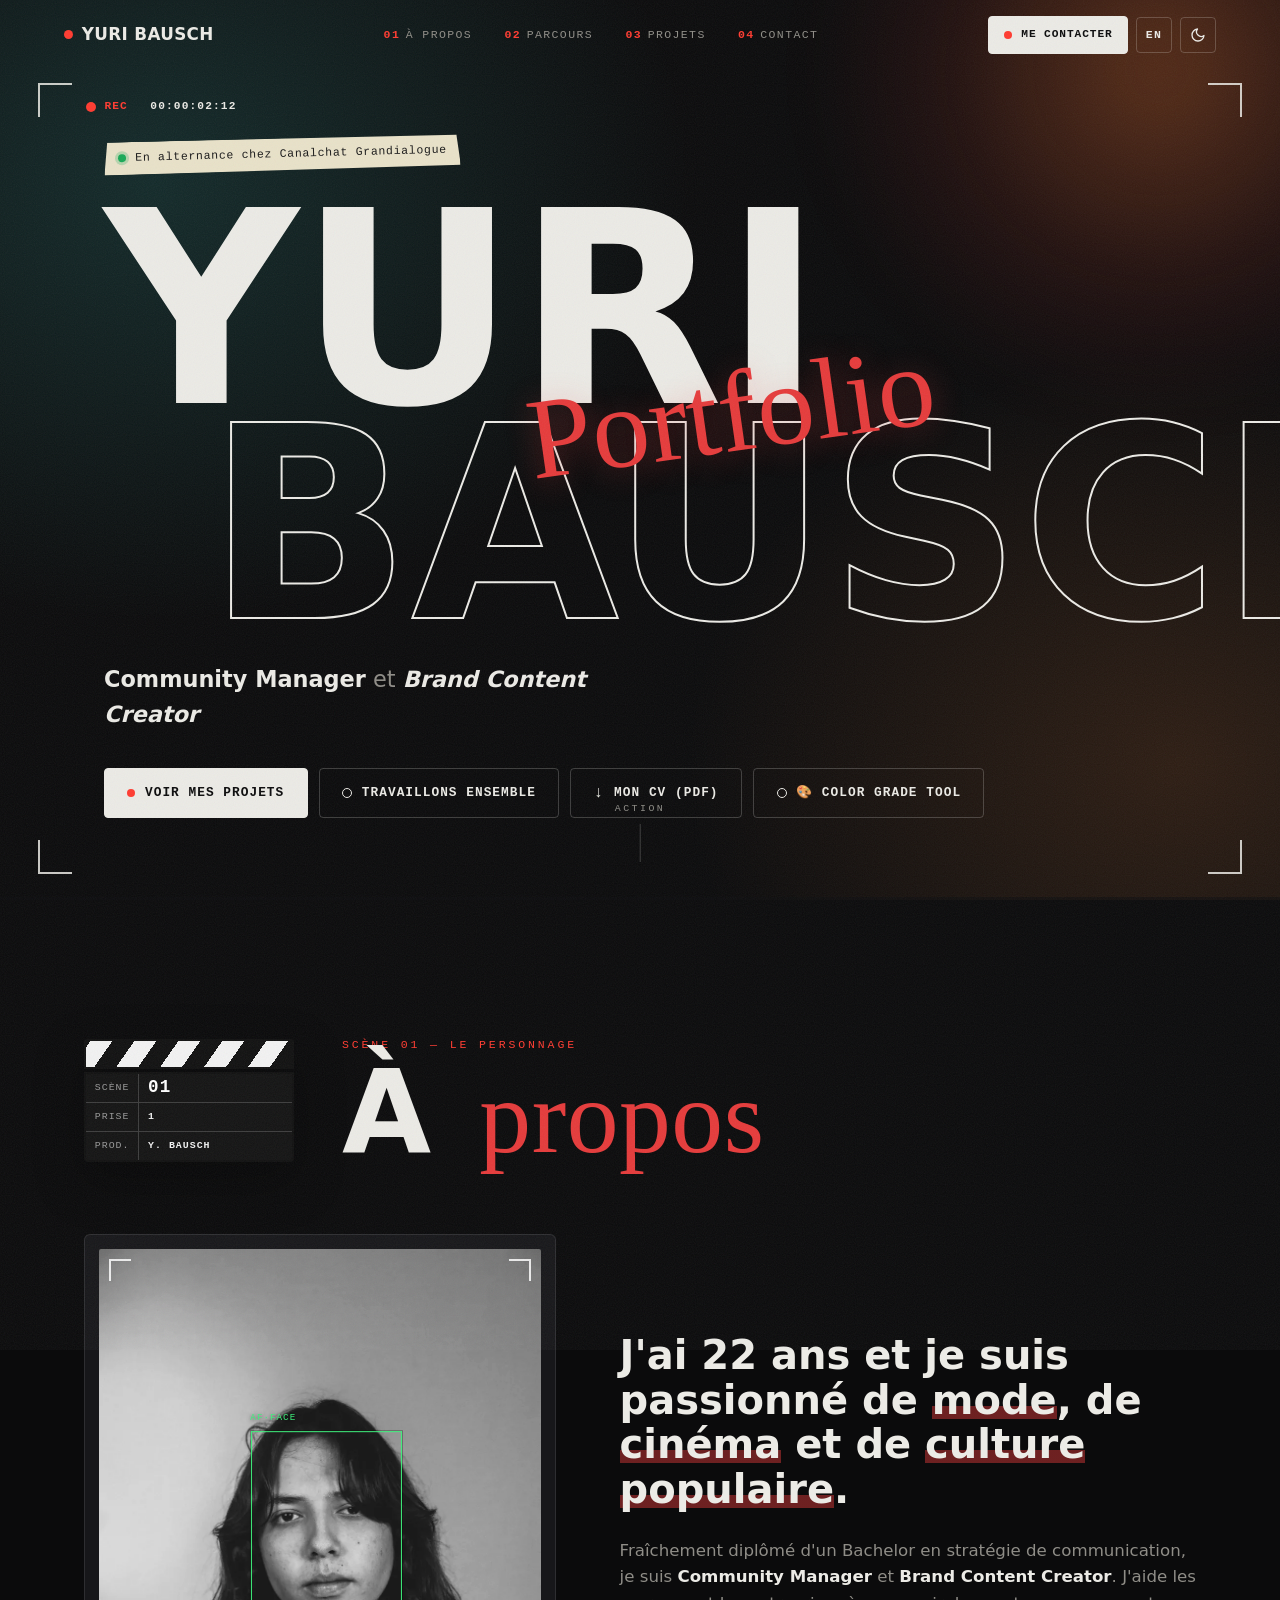
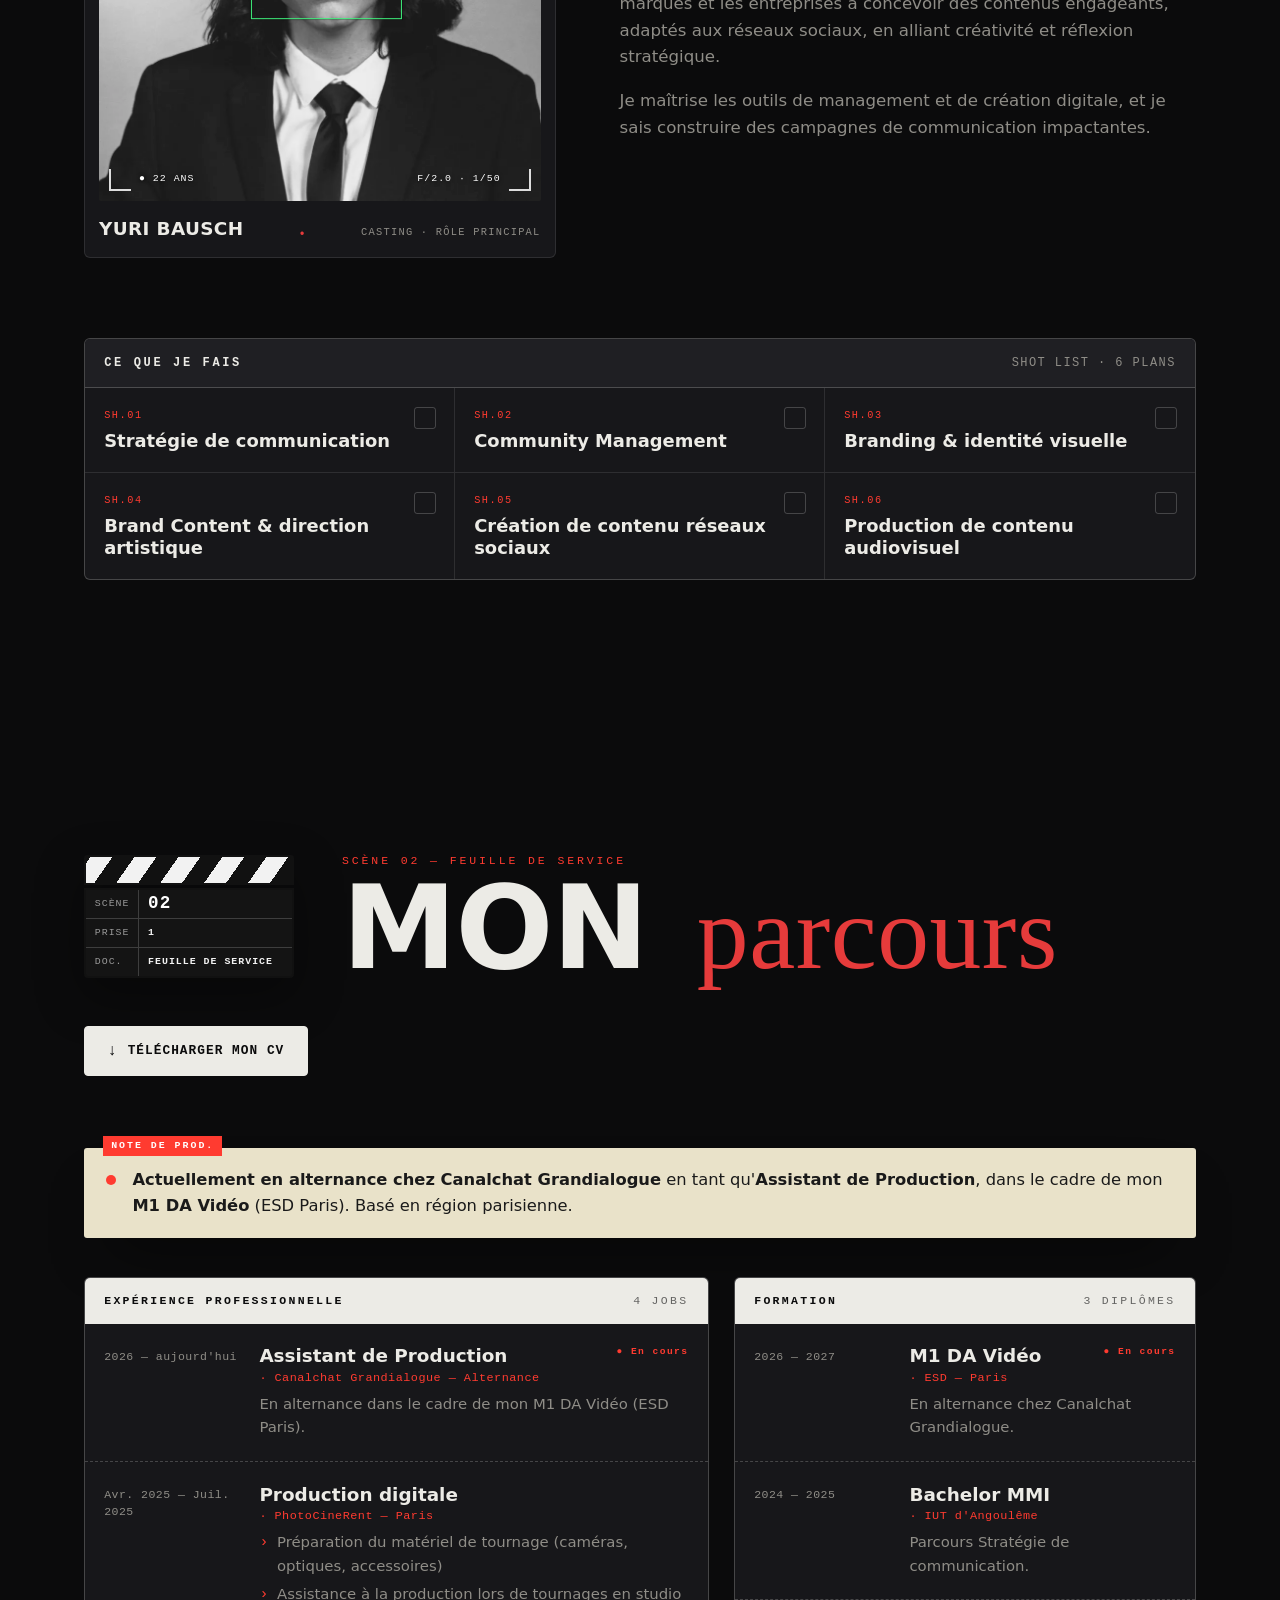
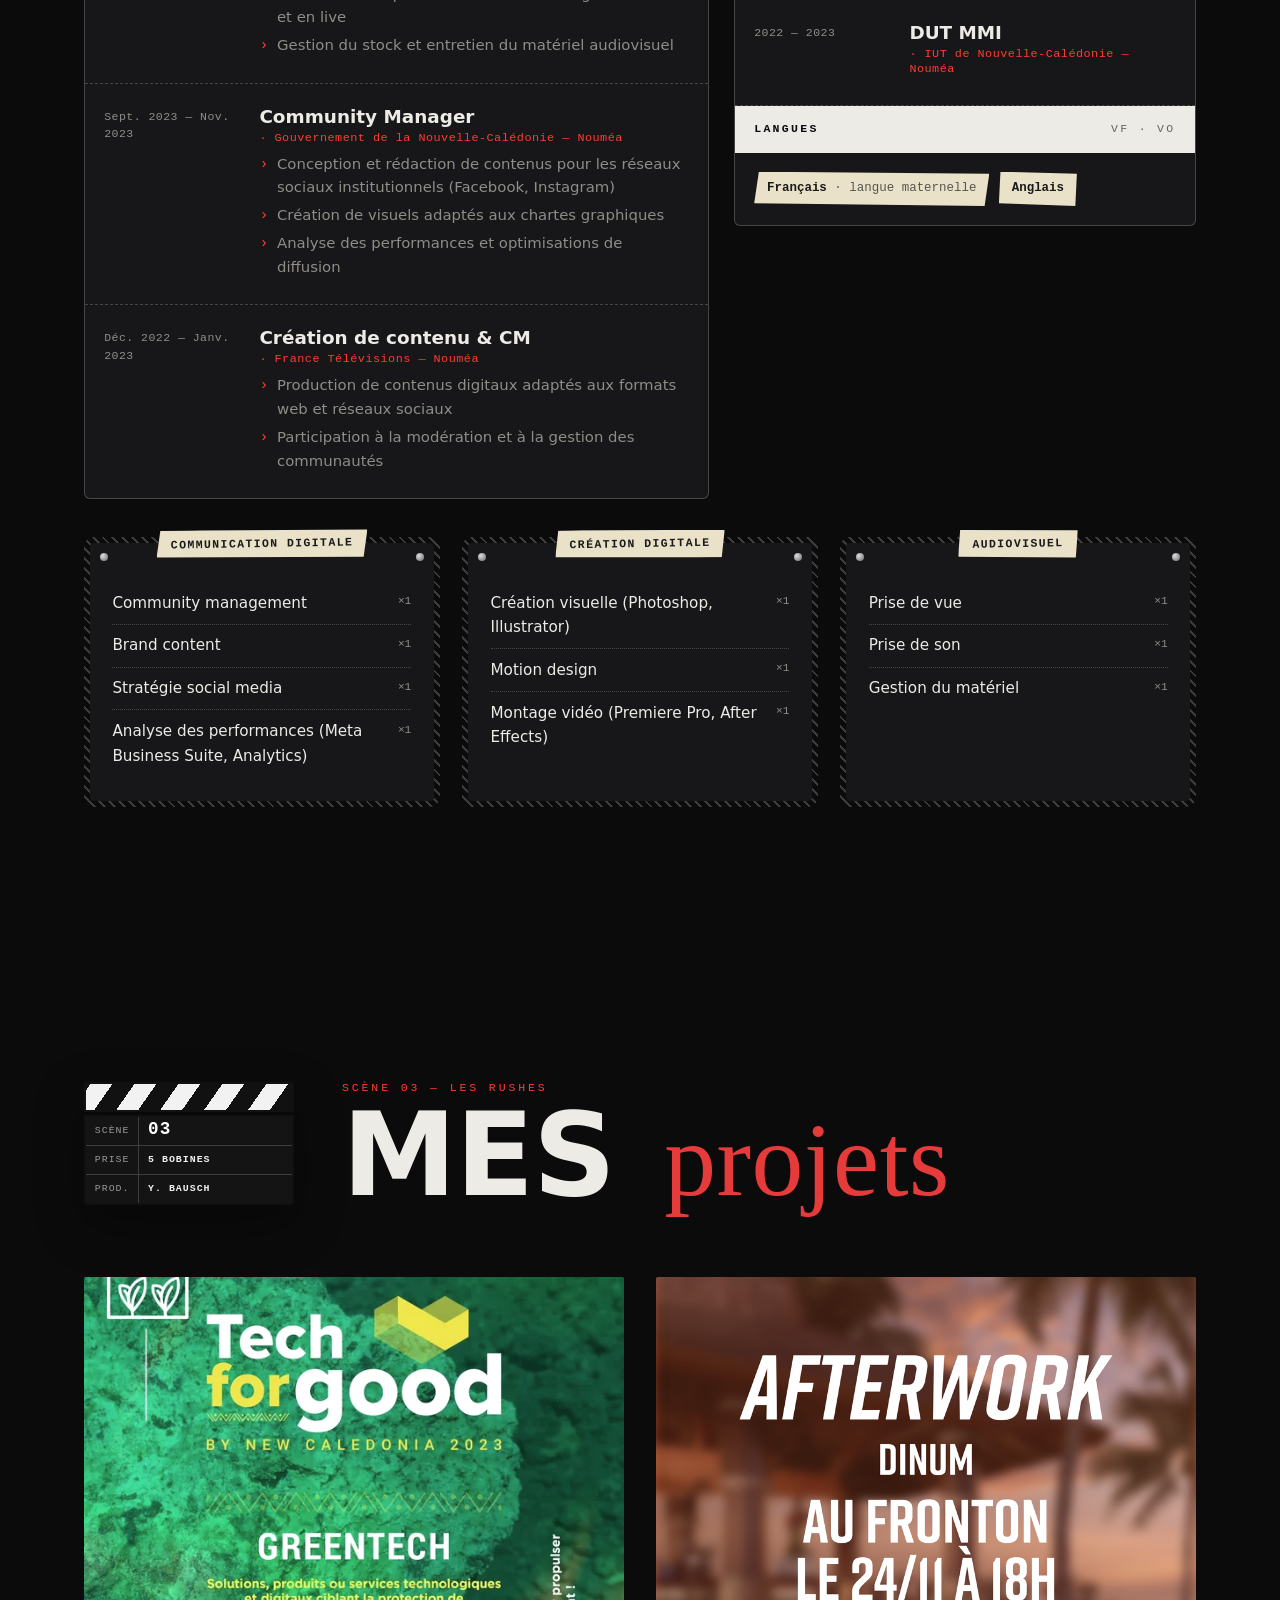
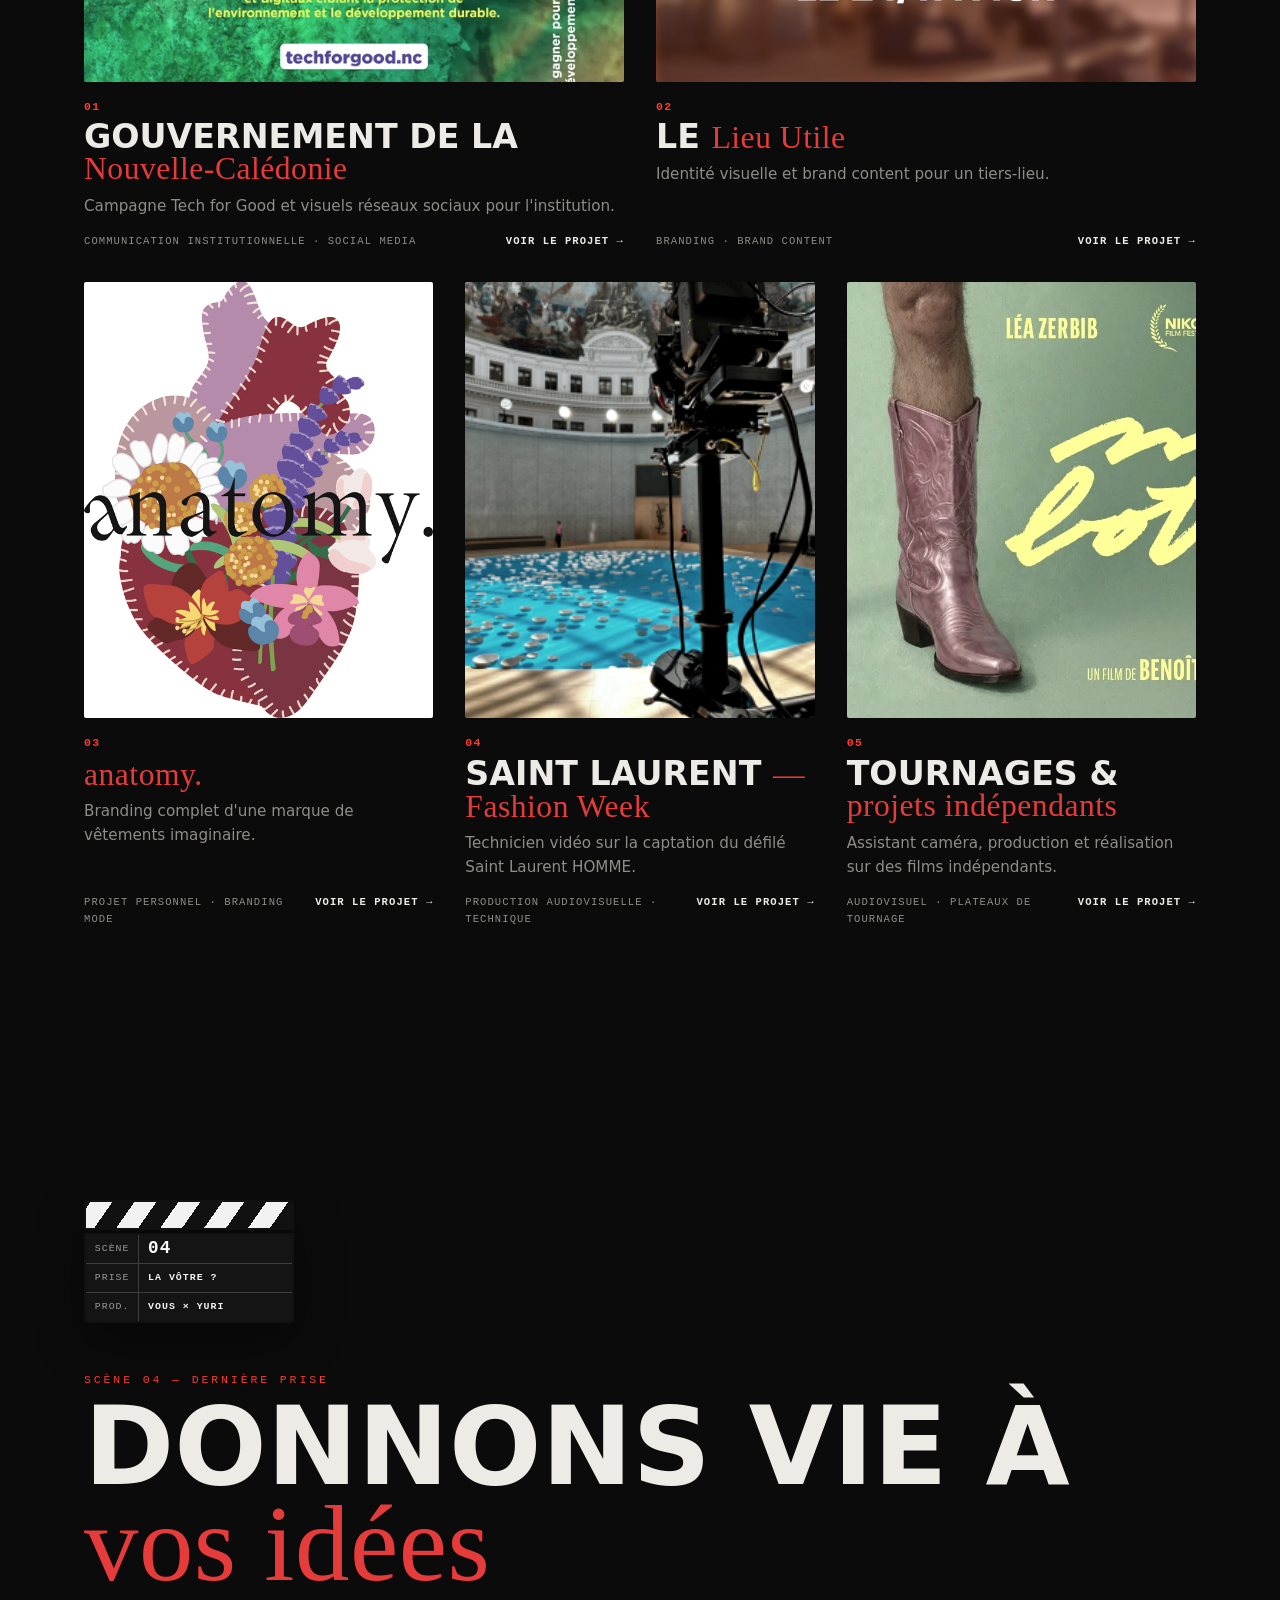
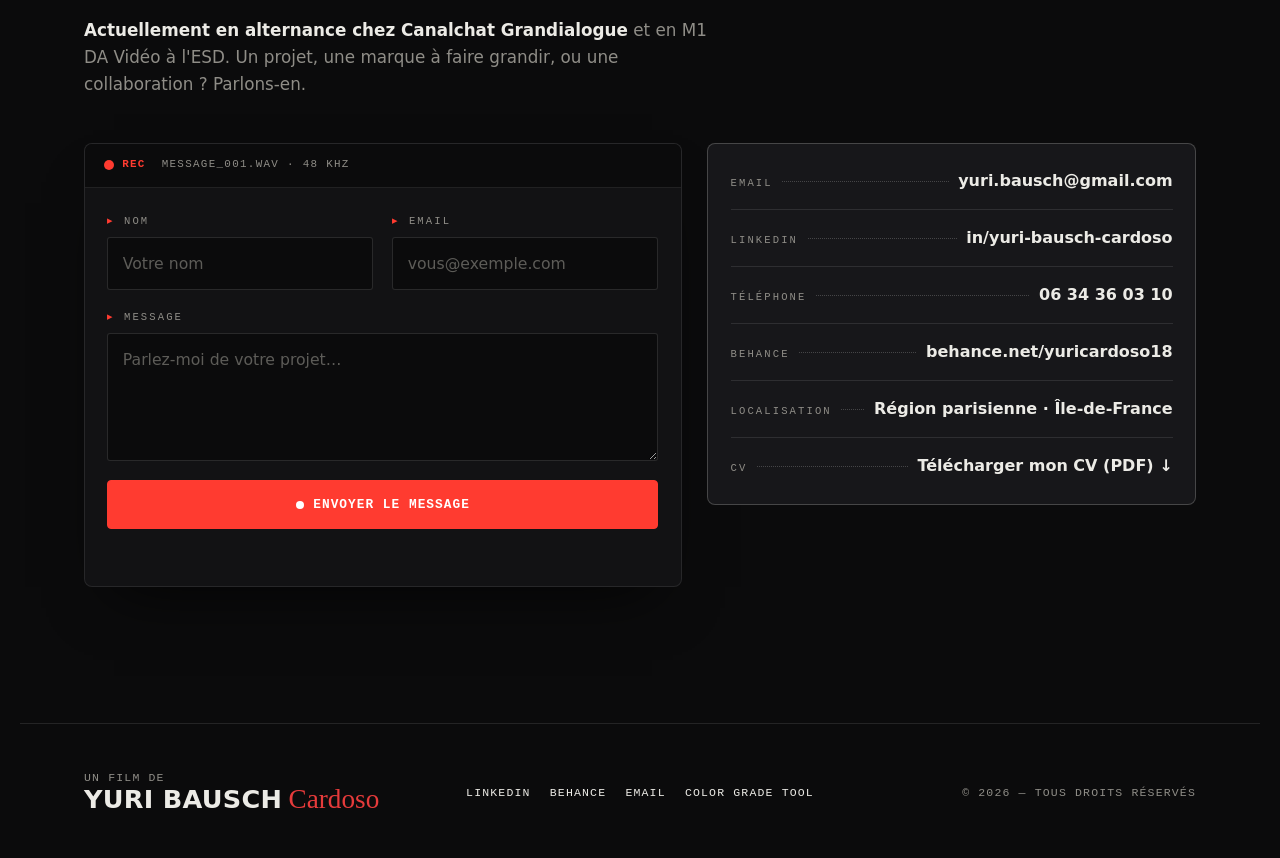
==== commit 22052e7e: "Une page par projet et un accueil en programme d'affiches Les 5 projets quittent l'accueil pour leur" ====
--- a/index.html
+++ b/index.html
@@ -359,219 +359,43 @@
       </div>
     </div>
 
-    <!-- PROJECT 1 -->
-    <article class="project reveal" id="project-1">
-      <div class="project__meta">
-        <span class="project__index" data-label="CLIP">01</span>
-        <span class="project__tc">IN 00:00:24:00 · OUT 00:00:41:12</span>
-        <div class="project__tags">
-          <span>Communication institutionnelle</span>
-          <span>Social Media</span>
-        </div>
-      </div>
-      <div class="project__body">
-        <h3 class="project__title">Gouvernement de la <span class="script">Nouvelle-Calédonie</span></h3>
-        <p class="project__desc">
-          Lors de mon stage au gouvernement de la Nouvelle-Calédonie, j'ai participé à la
-          conception de la campagne pour l'appel à projet <strong>Tech for Good</strong>, un
-          dispositif visant à soutenir des initiatives technologiques à fort impact social et
-          environnemental.
-        </p>
-        <p class="project__desc">
-          J'ai créé des visuels percutants pour promouvoir l'initiative sur les réseaux
-          sociaux, en respectant la charte graphique institutionnelle tout en apportant une
-          touche moderne pour toucher un public plus jeune. J'ai également conçu d'autres
-          posts pour différentes campagnes du gouvernement.
-        </p>
-        <ul class="project__results">
-          <li>Création de visuels percutants pour les réseaux sociaux</li>
-          <li>Respect et déclinaison de la charte graphique institutionnelle</li>
-          <li>Ciblage d'un public jeune et engagé</li>
-          <li>Promotion de projets innovants (Greentech, inclusion, etc.)</li>
-        </ul>
-      </div>
-      <div class="gallery"></div>
-    </article>
-
-    <!-- PROJECT 2 -->
-    <article class="project reveal" id="project-2">
-      <div class="project__meta">
-        <span class="project__index" data-label="CLIP">02</span>
-        <span class="project__tc">IN 00:00:41:12 · OUT 00:00:58:06</span>
-        <div class="project__tags">
-          <span>Branding</span>
-          <span>Brand Content</span>
-        </div>
-      </div>
-      <div class="project__body">
-        <h3 class="project__title">Le <span class="script">Lieu Utile</span></h3>
-        <p class="project__desc">
-          J'ai accompagné Le Lieu Utile sur son <strong>branding</strong> et son
-          <strong>brand content</strong>. L'objectif&nbsp;: créer une identité forte et
-          mémorable pour faire connaître le lieu et attirer du public.
-        </p>
-        <p class="project__desc">
-          J'ai conçu l'identité visuelle, conceptualisé des contenus pour les réseaux
-          sociaux et mis en place un suivi de l'évolution de la marque. Pour leur feed,
-          j'ai imaginé des typologies de posts permettant de maintenir une cohérence
-          graphique tout en mettant en valeur les différents espaces du lieu, assurant une
-          reconnaissance immédiate.
-        </p>
-        <div class="chips">
-          <span class="chip chip--blue">Coworking</span>
-          <span class="chip chip--orange">Bar &amp; Restaurant</span>
-          <span class="chip chip--purple">Événements</span>
-          <span class="chip chip--pink">Boutique &amp; Merch</span>
-        </div>
-      </div>
-      <div class="gallery"></div>
-    </article>
-
-    <!-- PROJECT 3 -->
-    <article class="project reveal" id="project-3">
-      <div class="project__meta">
-        <span class="project__index" data-label="CLIP">03</span>
-        <span class="project__tc">IN 00:00:58:06 · OUT 00:01:22:18</span>
-        <div class="project__tags">
-          <span>Projet personnel</span>
-          <span>Branding mode</span>
-        </div>
-      </div>
-      <div class="project__body">
-        <h3 class="project__title"><span class="script">anatomy.</span></h3>
-        <p class="project__desc">
-          Projet personnel et fictif pour une marque de vêtements qui me tient
-          particulièrement à cœur. Passionné de mode et de création indépendante, je me
-          suis inspiré de créateurs français indé pour donner vie à
-          <strong>« anatomy. »</strong>.
-        </p>
-        <p class="project__desc">
-          J'ai créé un branding complet, une iconographie et tout un univers graphique avec
-          ses déclinaisons. La thématique du corps humain et de la nature permet des
-          visuels marquants et des déclinaisons variées, appliquées ensuite sur des
-          vêtements sous forme de mockups. Ce projet m'a permis d'exprimer pleinement ma
-          créativité.
-        </p>
-      </div>
-      <div class="gallery"></div>
-    </article>
-
-    <!-- PROJECT 4 -->
-    <article class="project reveal" id="project-4">
-      <div class="project__meta">
-        <span class="project__index" data-label="CLIP">04</span>
-        <span class="project__tc">IN 00:01:22:18 · OUT 00:01:47:00</span>
-        <div class="project__tags">
-          <span>Production audiovisuelle</span>
-          <span>Technique</span>
-        </div>
-      </div>
-      <div class="project__body">
-        <h3 class="project__title">Saint Laurent <span class="script">— Fashion Week</span></h3>
-        <p class="project__desc">
-          Ce dernier projet montre ma compréhension de la chaîne de production de contenu
-          (tournage, technique, organisation). Lors de mon passage dans une boîte de
-          production live, j'ai travaillé sur de gros projets pendant la
-          <strong>Fashion Week de Paris</strong>, notamment le dossier de production du
-          défilé Printemps/Été de <strong>Saint Laurent HOMME</strong>.
-        </p>
-        <p class="project__desc">
-          Mon rôle&nbsp;: technicien vidéo. L'objectif était d'assurer une captation
-          multicaméra haut de gamme destinée à la diffusion internationale, dans le respect
-          de la direction artistique du défilé. J'ai organisé avec mon équipe l'installation
-          de la régie, le déploiement du câblage (fibre, HF) et la préparation du plateau.
-        </p>
-        <ul class="project__results">
-          <li>Production audiovisuelle</li>
-          <li>Travail d'équipe sous contrainte</li>
-          <li>Rigueur technique &amp; logistique</li>
-          <li>Sensibilité à l'image de marque</li>
-        </ul>
-      </div>
-      <div class="gallery"></div>
-    </article>
-
-    <!-- PROJECT 5 — Audiovisuel indé : générique -->
-    <article class="project reveal" id="project-5">
-      <div class="project__meta">
-        <span class="project__index" data-label="CLIP">05</span>
-        <span class="project__tc">IN 00:01:47:00 · OUT 00:02:30:00</span>
-        <div class="project__tags">
-          <span>Audiovisuel</span>
-          <span>Plateaux de tournage</span>
-        </div>
-      </div>
-      <div class="project__body">
-        <h3 class="project__title">Tournages &amp; <span class="script">projets indépendants</span></h3>
-        <p class="project__desc">
-          En parallèle de la communication, je travaille sur des tournages indépendants —
-          longs métrages, courts métrages et séries — où j'occupe différents postes
-          techniques et de production. Une expérience concrète de la chaîne de fabrication
-          d'un film, du plateau à la post-production.
-        </p>
-        <p class="project__desc">
-          Assistant caméra, assistant de production, assistant réalisateur&nbsp;: des rôles
-          variés qui ont forgé ma rigueur technique, ma réactivité sous contrainte et mon
-          sens du respect d'une vision artistique.
-        </p>
-
-        <!-- Grille de fiches crédits -->
-        <div class="credits-grid">
-          <article class="credit-card credit-card--media">
-            <figure class="credit-card__media">
-              <img src="assets/films/ma-bottee.webp" alt="Affiche du court métrage Ma Bottée de Benoît Deldique" width="800" height="1143" loading="lazy" decoding="async" />
-            </figure>
-            <span class="credit-card__role"><span class="credit-card__ico" aria-hidden="true">🎥</span> Assistant caméra</span>
-            <h4 class="credit-card__title">Ma Bottée</h4>
-            <p class="credit-card__dir">de Benoît Deldique</p>
-            <p class="credit-card__meta">Court métrage · Nikon Film Festival 2025</p>
-            <p class="credit-card__desc">
-              « Léa et Léo se bousculent en boîte de nuit. Le premier regard suffit : c'est le
-              coup de foudre. Mais lorsque Léa se dévoile, la nuit bascule dans l'inattendu. »
-              Assistanat caméra sur le tournage.
-            </p>
-            <a href="https://festivalnikon.fr/video/2025/904" target="_blank" rel="noopener noreferrer" class="credit-card__link">Voir le film ↗</a>
-          </article>
-
-          <article class="credit-card">
-            <span class="credit-card__role"><span class="credit-card__ico" aria-hidden="true">🎬</span> Assistant de production &amp; 3<sup>e</sup> assistant réal.</span>
-            <h4 class="credit-card__title">Pour Sarah</h4>
-            <p class="credit-card__dir">de Victor Hérault</p>
-            <p class="credit-card__meta">Long métrage indépendant · 2025</p>
-            <p class="credit-card__desc">
-              Long métrage autoproduit : un groupe de jeunes part en vacances dans une maison
-              de campagne, avant qu'un événement dramatique ne fasse voler le groupe en
-              éclats. Double casquette : logistique plateau et coordination de la figuration.
-            </p>
-          </article>
-
-          <article class="credit-card">
-            <span class="credit-card__role"><span class="credit-card__ico" aria-hidden="true">🎞️</span> Assistant de production</span>
-            <h4 class="credit-card__title">Anima</h4>
-            <p class="credit-card__dir">de Meryem Mrichcha</p>
-            <p class="credit-card__meta">Pilote de série fantastique/thriller · EICAR · 2026</p>
-            <p class="credit-card__desc">
-              Pilote de série (initialement « Reflets ») : Joe, journaliste sur le déclin dans
-              une ville de montagne, s'enfonce dans la forêt pour retrouver son stagiaire
-              disparu et découvre qu'une vieille légende locale est bien réelle. Assistanat de
-              production : organisation et logistique du tournage.
-            </p>
-          </article>
-
-          <article class="credit-card">
-            <span class="credit-card__role"><span class="credit-card__ico" aria-hidden="true">🎬</span> Assistant réalisateur</span>
-            <h4 class="credit-card__title">Dog Days are Over</h4>
-            <p class="credit-card__dir">de Meryem Mrichcha</p>
-            <p class="credit-card__meta">Court métrage · EICAR · 2026</p>
-            <p class="credit-card__desc">
-              Drame : à sa sortie de prison, Marc tente de reconstruire une vie normale et de
-              renouer un lien social. Assistanat à la réalisation : préparation et coordination
-              du plateau.
-            </p>
-          </article>
-        </div>
-      </div>
-    </article>
+    <div class="programme">
+      <a class="poster reveal" href="projets/nouvelle-caledonie.html">
+        <figure class="poster__img"><img src="assets/gallery/nc_techforgood_greentech.webp" alt="" loading="lazy" decoding="async" /></figure>
+        <span class="poster__num">01</span>
+        <h3 class="poster__title">Gouvernement de la <span class="script">Nouvelle-Calédonie</span></h3>
+        <p class="poster__line">Campagne Tech for Good et visuels réseaux sociaux pour l'institution.</p>
+        <span class="poster__foot"><span>Communication institutionnelle · Social Media</span><b>Voir le projet →</b></span>
+      </a>
+      <a class="poster reveal" href="projets/le-lieu-utile.html">
+        <figure class="poster__img"><img src="assets/gallery/llu_afterwork.webp" alt="" loading="lazy" decoding="async" /></figure>
+        <span class="poster__num">02</span>
+        <h3 class="poster__title">Le <span class="script">Lieu Utile</span></h3>
+        <p class="poster__line">Identité visuelle et brand content pour un tiers-lieu.</p>
+        <span class="poster__foot"><span>Branding · Brand Content</span><b>Voir le projet →</b></span>
+      </a>
+      <a class="poster reveal" href="projets/anatomy.html">
+        <figure class="poster__img"><img src="assets/gallery/anatomy_heart.webp" alt="" loading="lazy" decoding="async" /></figure>
+        <span class="poster__num">03</span>
+        <h3 class="poster__title"><span class="script">anatomy.</span></h3>
+        <p class="poster__line">Branding complet d'une marque de vêtements imaginaire.</p>
+        <span class="poster__foot"><span>Projet personnel · Branding mode</span><b>Voir le projet →</b></span>
+      </a>
+      <a class="poster reveal" href="projets/saint-laurent.html">
+        <figure class="poster__img"><img src="assets/gallery/slh_fashionweek.webp" alt="" loading="lazy" decoding="async" /></figure>
+        <span class="poster__num">04</span>
+        <h3 class="poster__title">Saint Laurent <span class="script">— Fashion Week</span></h3>
+        <p class="poster__line">Technicien vidéo sur la captation du défilé Saint Laurent HOMME.</p>
+        <span class="poster__foot"><span>Production audiovisuelle · Technique</span><b>Voir le projet →</b></span>
+      </a>
+      <a class="poster reveal" href="projets/tournages.html">
+        <figure class="poster__img"><img src="assets/films/ma-bottee.webp" alt="" loading="lazy" decoding="async" /></figure>
+        <span class="poster__num">05</span>
+        <h3 class="poster__title">Tournages &amp; <span class="script">projets indépendants</span></h3>
+        <p class="poster__line">Assistant caméra, production et réalisation sur des films indépendants.</p>
+        <span class="poster__foot"><span>Audiovisuel · Plateaux de tournage</span><b>Voir le projet →</b></span>
+      </a>
+    </div>
   </section>
 
   <!-- ===== 04 · CONTACT ===== -->
--- a/styles.css
+++ b/styles.css
@@ -539,8 +539,8 @@
 .about__hud .vf__c--bl { bottom: 10px; left: 10px; }
 .about__hud .vf__c--br { bottom: 10px; right: 10px; }
 .about__af {
-  position: absolute; left: 50%; top: 30%;
-  width: 30%; aspect-ratio: 1;
+  position: absolute; left: 51.5%; top: 50%;
+  width: 34%; aspect-ratio: 4 / 5;
   transform: translate(-50%, -50%);
   border: 1.5px solid #3ff07c;
   box-shadow: 0 0 0 1px rgba(0, 0, 0, 0.3);
@@ -1096,6 +1096,114 @@
   transform: scaleX(0);
   transform-origin: left;
   will-change: transform;
+}
+
+/* ---------- Programme : affiches des projets (accueil) ---------- */
+.programme {
+  display: grid;
+  grid-template-columns: repeat(6, minmax(0, 1fr));
+  gap: clamp(1.2rem, 2.5vw, 2rem);
+}
+.poster {
+  grid-column: span 2;
+  display: flex; flex-direction: column;
+  color: inherit; text-decoration: none;
+}
+.poster:nth-child(-n+2) { grid-column: span 3; }
+.poster__img {
+  position: relative;
+  aspect-ratio: 4 / 5;
+  overflow: hidden;
+  border-radius: 2px;
+  background: var(--line);
+}
+.poster:nth-child(-n+2) .poster__img { aspect-ratio: 4 / 3; }
+.poster__img img {
+  width: 100%; height: 100%; object-fit: cover;
+  filter: grayscale(0.35) contrast(1.05);
+  transition: transform 0.8s cubic-bezier(.2, .7, .2, 1), filter 0.5s;
+}
+.poster:hover .poster__img img,
+.poster:focus-visible .poster__img img { transform: scale(1.04); filter: none; }
+.poster__num {
+  margin-top: 1rem;
+  font-family: var(--mono); font-size: 0.72rem; font-weight: 700; letter-spacing: 0.12em;
+  color: var(--rec);
+}
+.poster__title {
+  margin-top: 0.3rem;
+  font-family: var(--display); font-weight: 900; font-stretch: 75%;
+  font-size: clamp(1.6rem, 2.6vw, 2.3rem);
+  line-height: 0.95; text-transform: uppercase;
+}
+.poster__title .script { text-transform: none; font-size: 0.95em; }
+.poster__line { margin-top: 0.6rem; color: var(--ink-soft); font-size: 0.95rem; }
+.poster__foot {
+  display: flex; justify-content: space-between; gap: 1rem; align-items: baseline;
+  margin-top: auto; padding-top: 0.9rem;
+  font-family: var(--mono); font-size: 0.66rem; letter-spacing: 0.1em; text-transform: uppercase;
+  color: var(--ink-soft);
+}
+.poster__foot b { flex: none; color: var(--ink); font-weight: 700; transition: transform 0.3s, color 0.3s; }
+.poster:hover .poster__foot b { color: var(--rec); transform: translateX(4px); }
+
+/* ---------- Page projet ---------- */
+.pp {
+  max-width: var(--maxw);
+  margin: 0 auto;
+  padding: 7.5rem var(--pad) 5rem;
+}
+.pp__back {
+  font-family: var(--mono); font-size: 0.75rem; letter-spacing: 0.12em; text-transform: uppercase;
+  color: var(--ink-soft); text-decoration: none;
+  transition: color 0.2s;
+}
+.pp__back:hover { color: var(--rec); }
+.pp__count {
+  margin-top: 2.2rem;
+  font-family: var(--mono); font-size: 0.72rem; letter-spacing: 0.12em; text-transform: uppercase;
+  color: var(--ink-soft);
+}
+.pp .project { margin-top: 0.8rem; padding-top: 1.4rem; }
+.pp .project__title { font-size: clamp(2.8rem, 8vw, 6.5rem); }
+.pp__pager {
+  display: grid; grid-template-columns: 1fr 1fr; gap: 1.2rem;
+  margin-top: clamp(3rem, 7vw, 5rem);
+  padding-top: 2rem;
+  border-top: 1px solid var(--line-2);
+}
+.pp__step {
+  display: flex; flex-direction: column; gap: 0.5rem;
+  padding: 1.2rem 1.4rem;
+  border: 1px solid var(--line-2); border-radius: 2px;
+  color: inherit; text-decoration: none;
+  transition: border-color 0.2s, background 0.2s;
+}
+.pp__step--next { text-align: right; }
+.pp__step small {
+  font-family: var(--mono); font-size: 0.68rem; letter-spacing: 0.12em; text-transform: uppercase;
+  color: var(--ink-soft);
+}
+.pp__step b {
+  font-family: var(--display); font-weight: 900; font-stretch: 75%;
+  font-size: clamp(1.3rem, 2.4vw, 1.9rem); line-height: 1; text-transform: uppercase;
+}
+.pp__step b .script { text-transform: none; font-weight: 400; }
+.pp__step:hover { border-color: var(--rec); }
+
+@media (max-width: 900px) {
+  .programme { grid-template-columns: repeat(2, minmax(0, 1fr)); }
+  .poster, .poster:nth-child(-n+2) { grid-column: span 1; }
+  .poster:first-child { grid-column: 1 / -1; }
+  .poster:nth-child(-n+2) .poster__img { aspect-ratio: 4 / 5; }
+  .poster:first-child .poster__img { aspect-ratio: 4 / 3; }
+}
+@media (max-width: 560px) {
+  .programme { grid-template-columns: 1fr; }
+  .poster .poster__img, .poster:nth-child(-n+2) .poster__img { aspect-ratio: 4 / 3; }
+  .pp { padding-top: 6rem; }
+  .pp__pager { grid-template-columns: 1fr; }
+  .pp__step--next { text-align: left; }
 }
 
 /* ---------- Lightbox = moniteur ---------- */
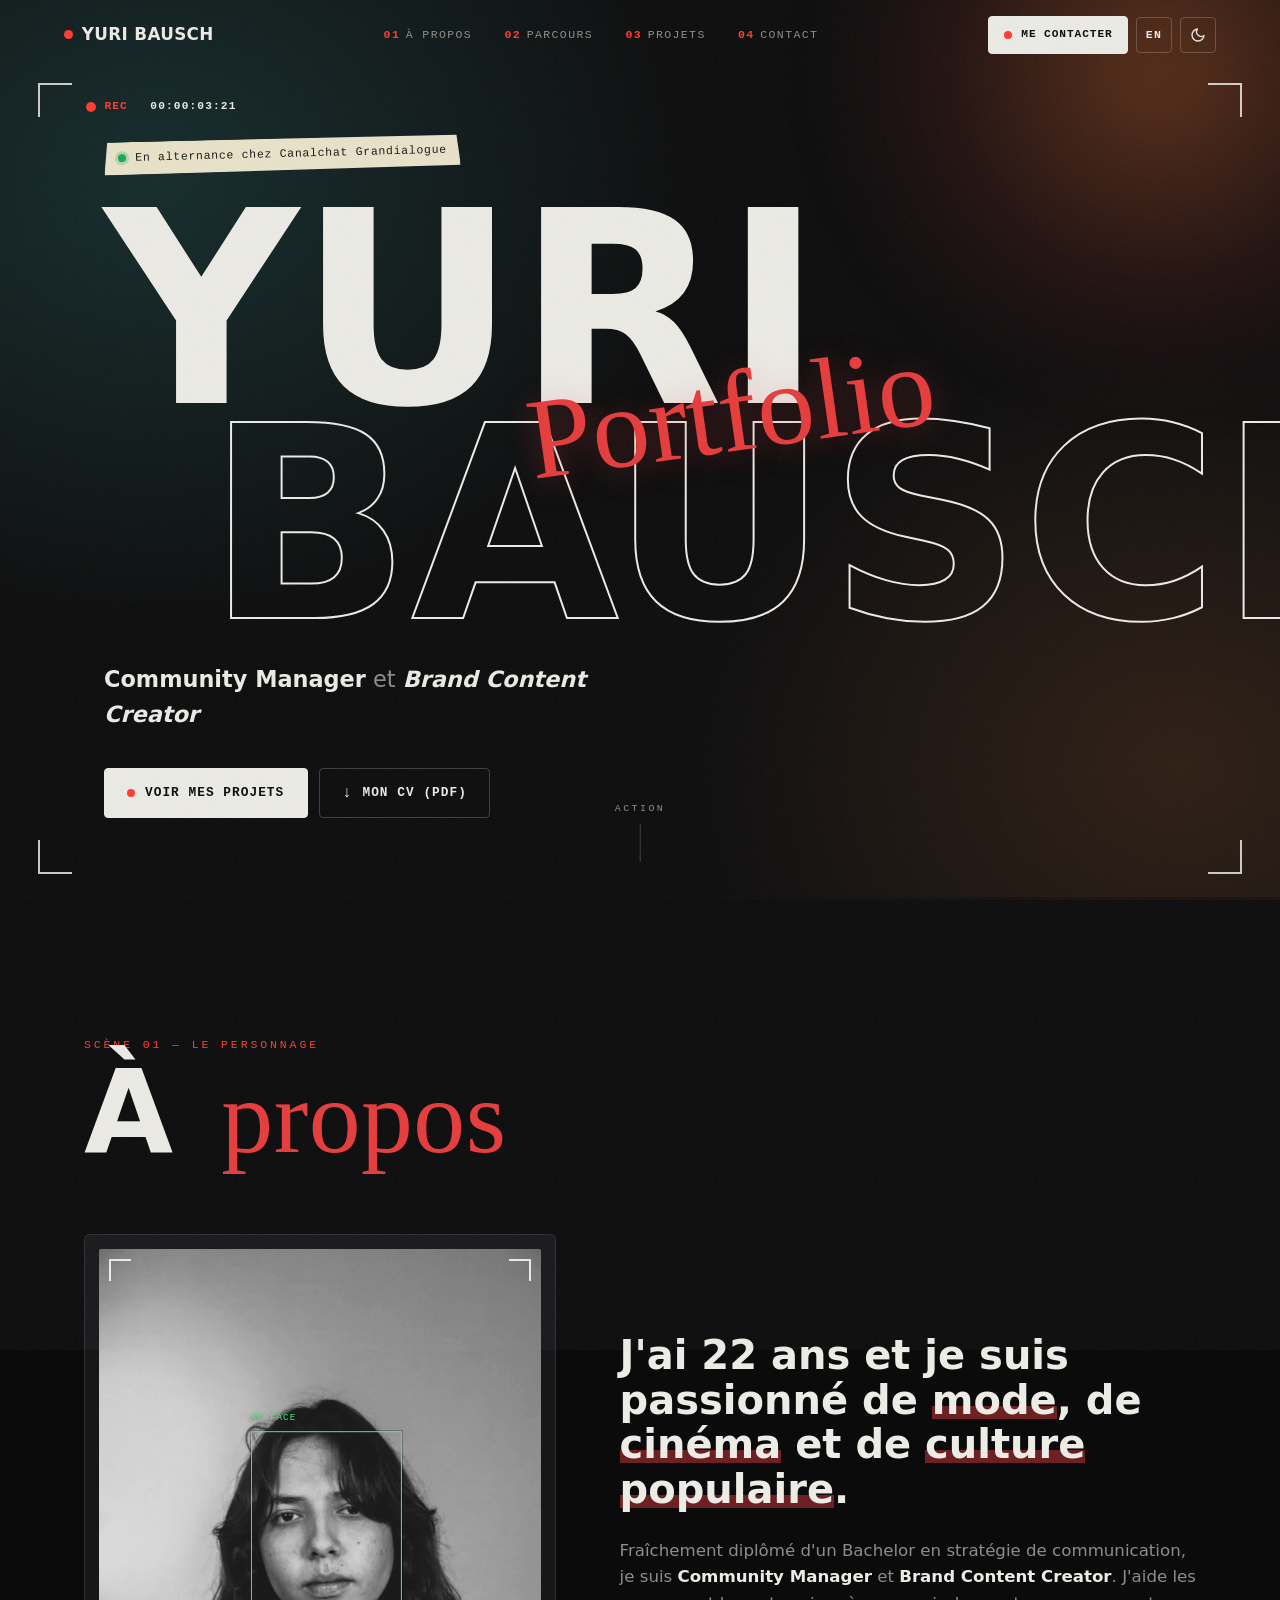
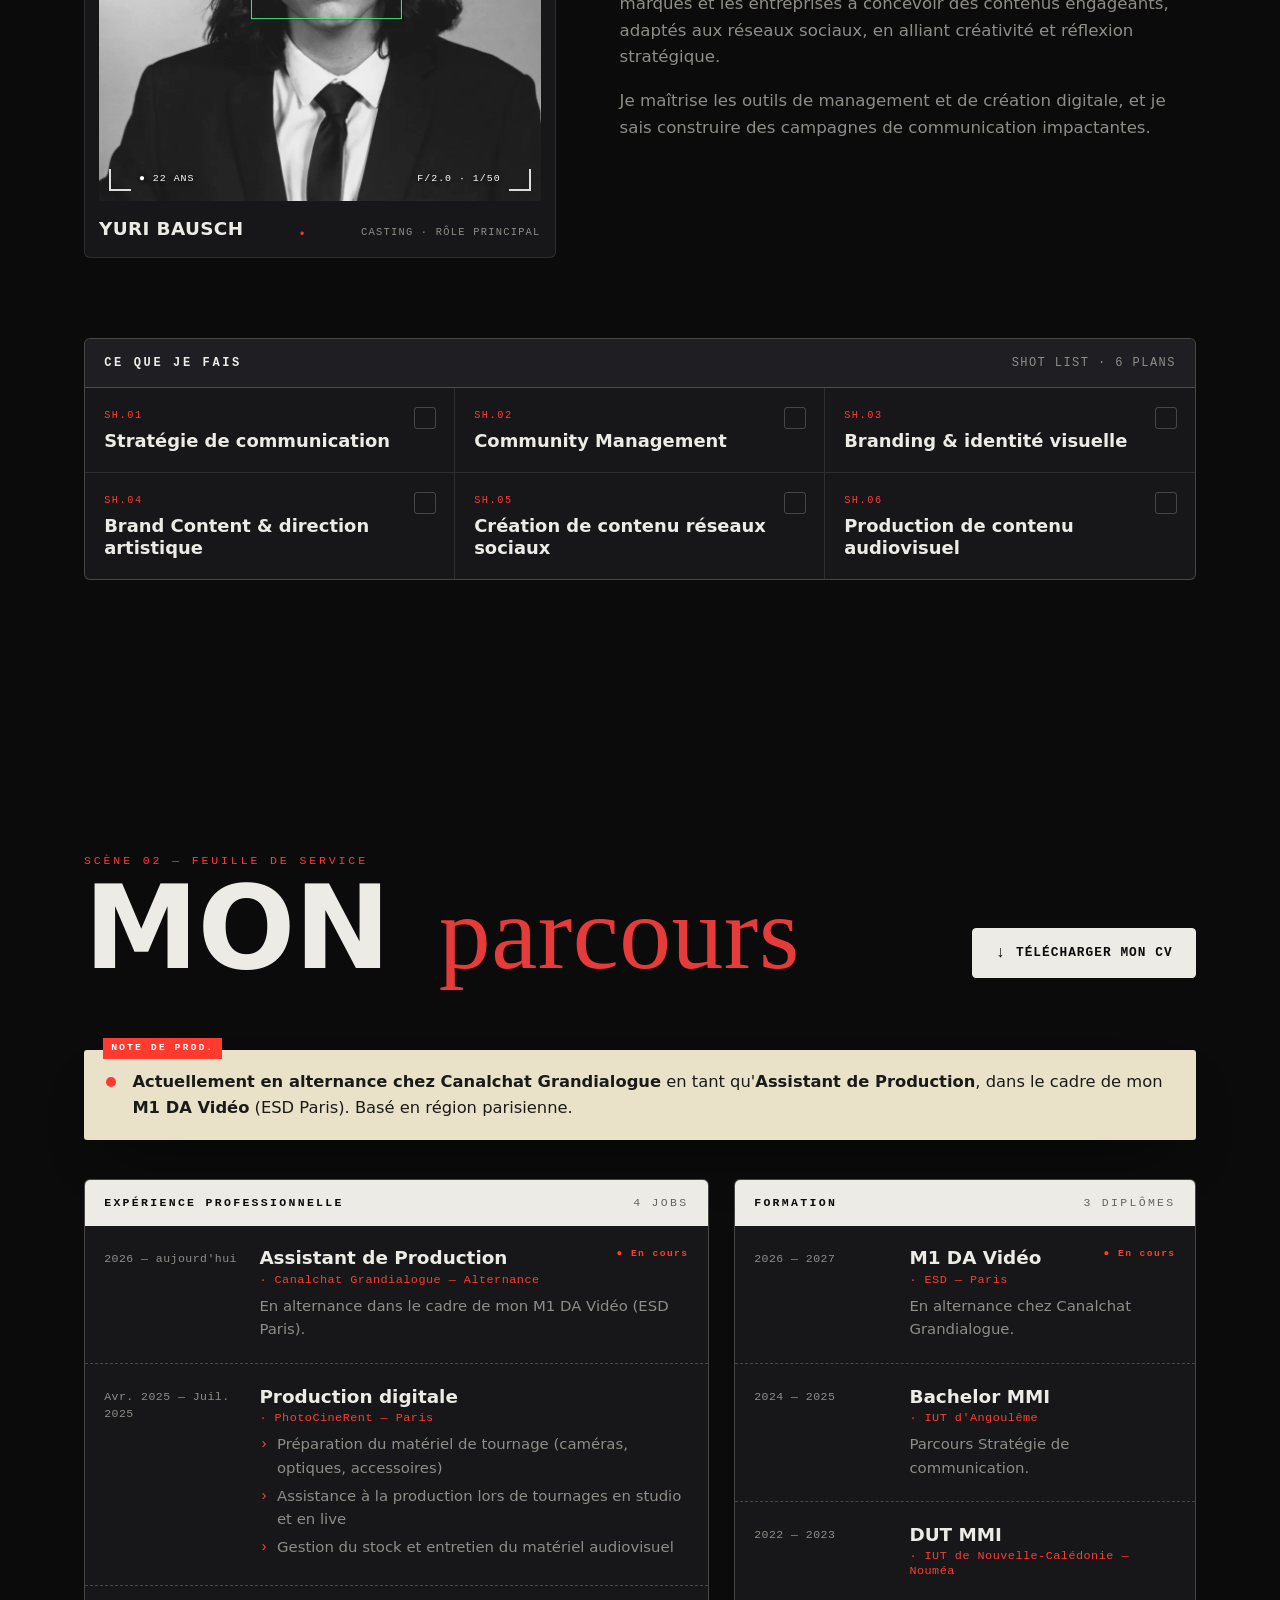
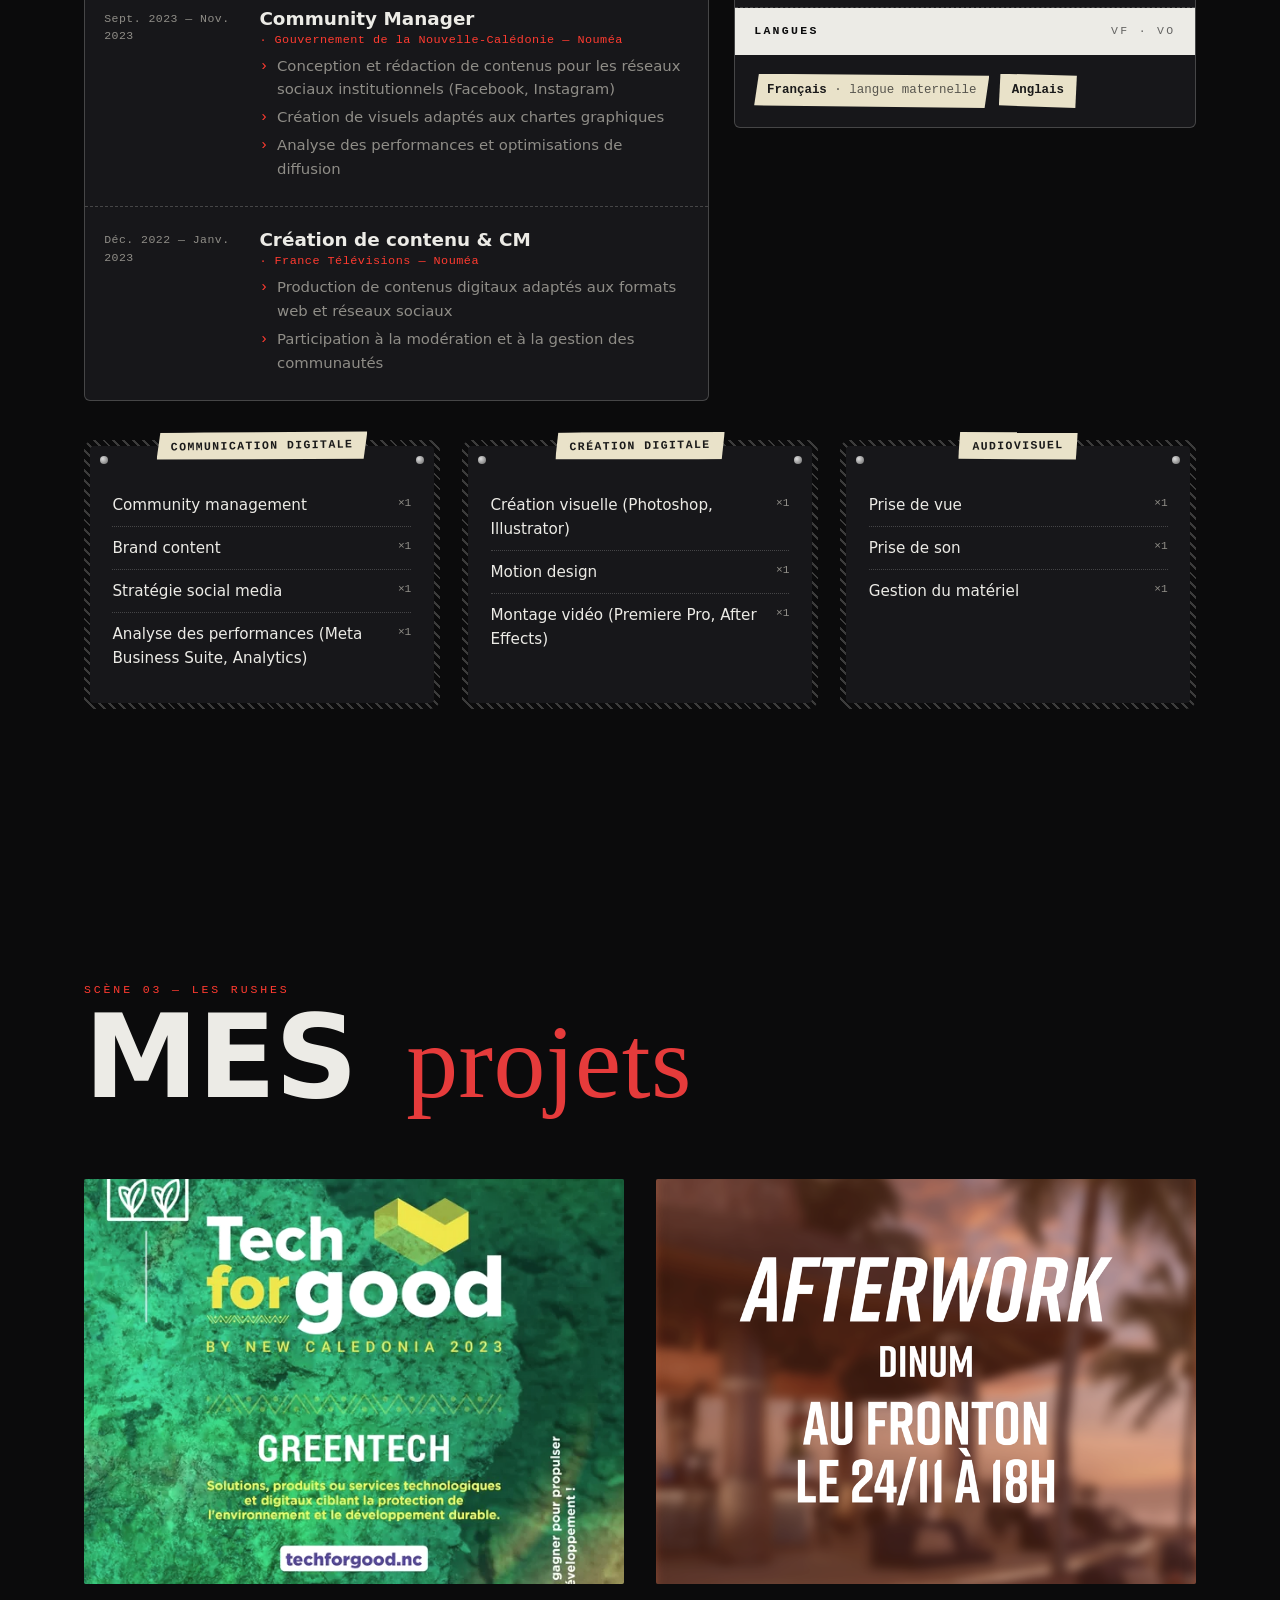
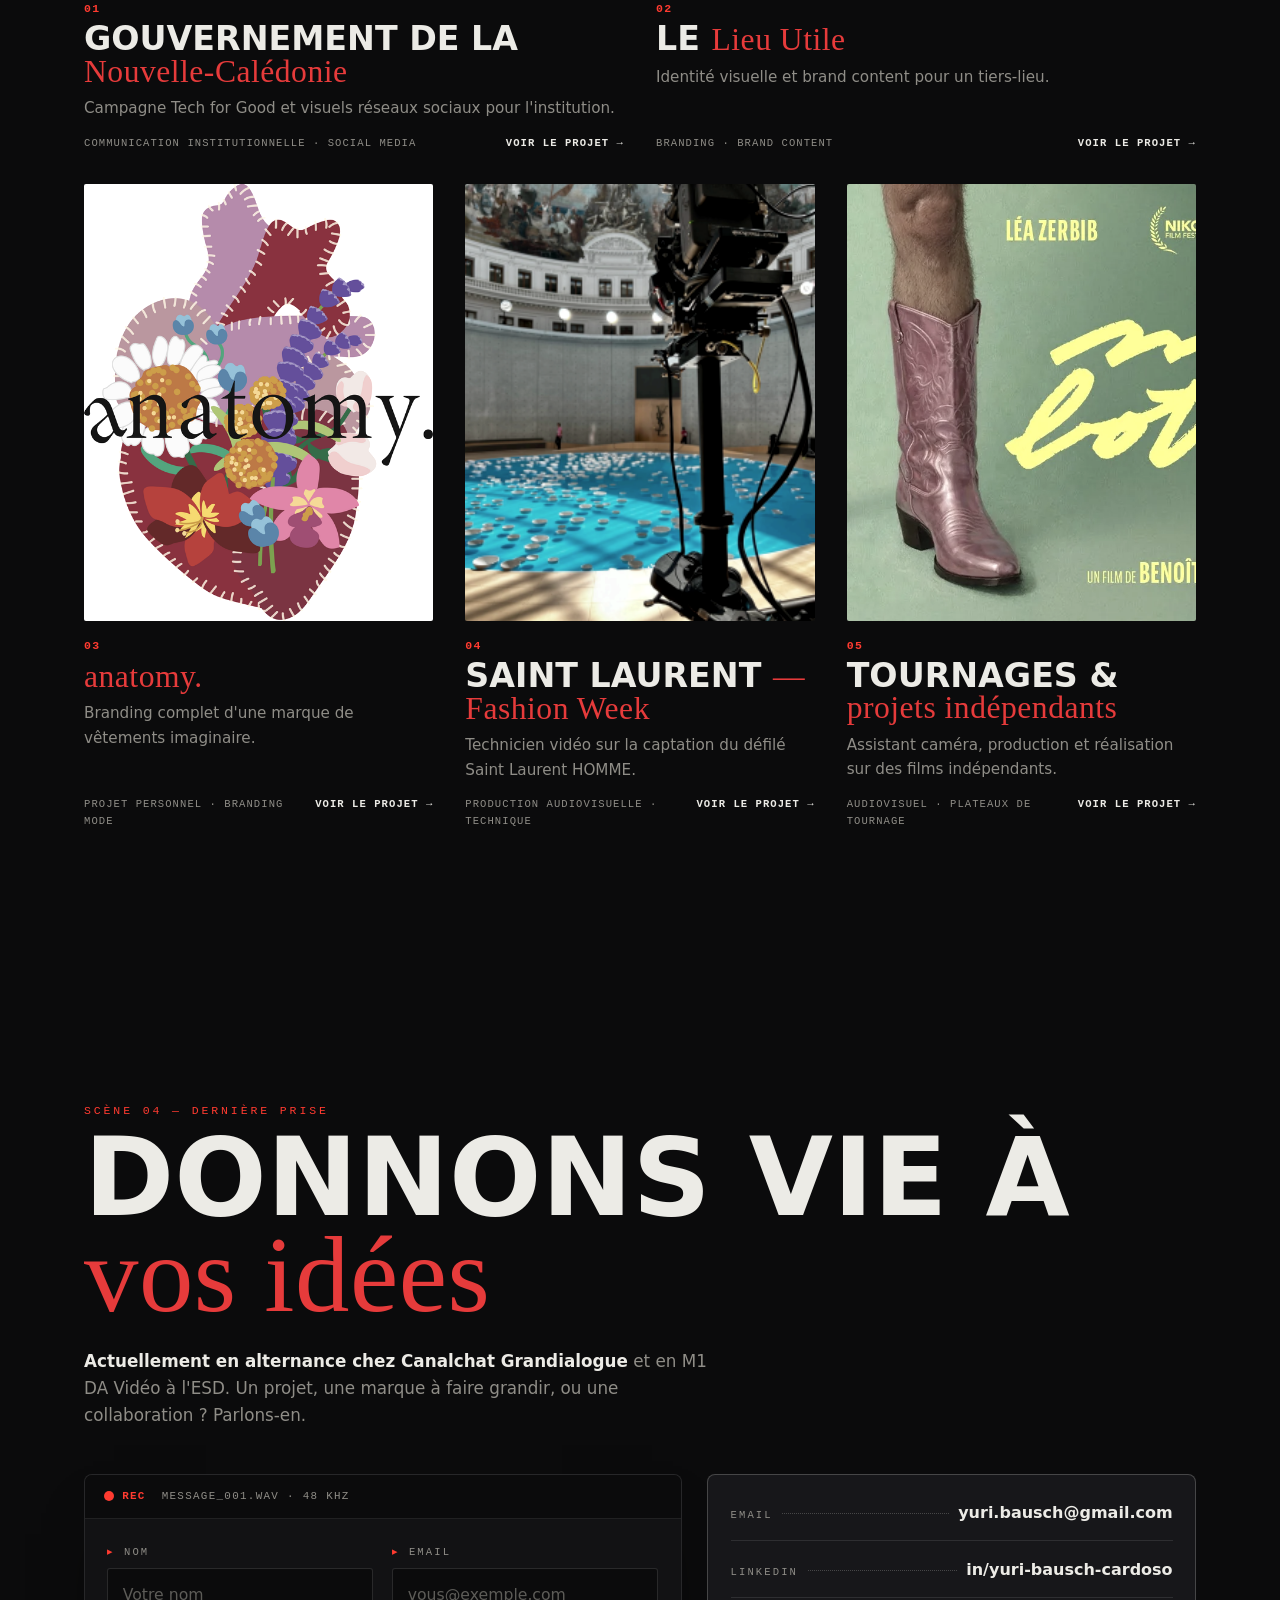
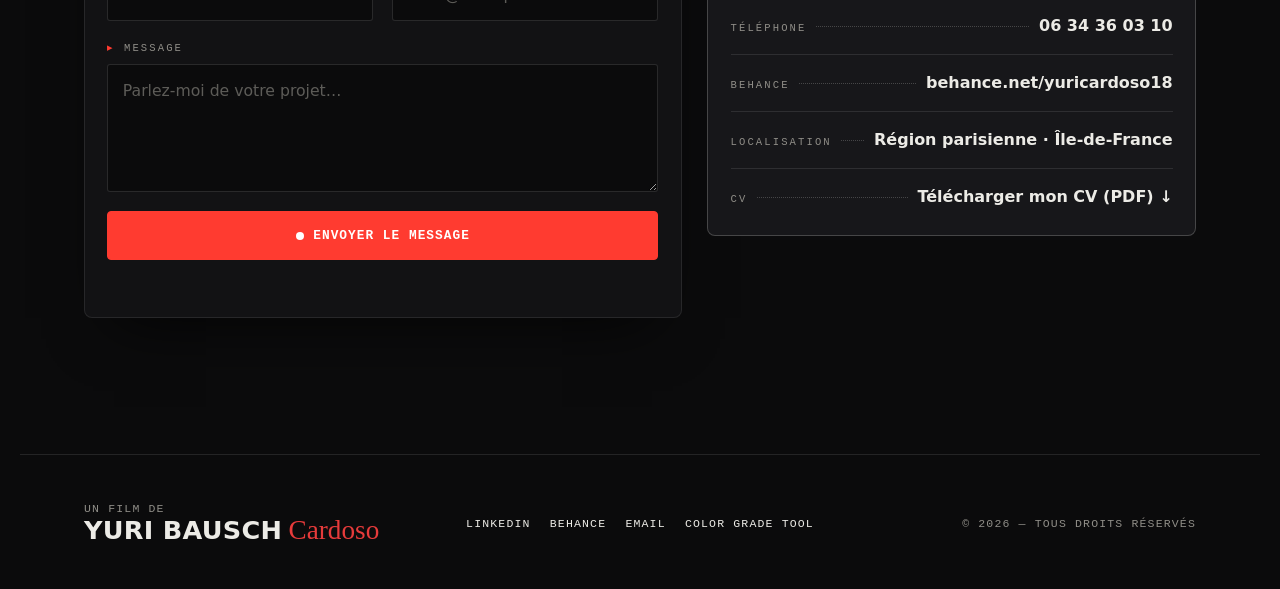
==== commit 50cf1d76: "Épure l'accueil et ajoute trois micro-interactions Retire le compte à rebours d'intro, les clapets d" ====
--- a/index.html
+++ b/index.html
@@ -74,16 +74,6 @@
 
   <div class="grain" aria-hidden="true"></div>
 
-  <!-- ===== INTRO : amorce 3-2-1 ===== -->
-  <div class="leader" id="leader" aria-hidden="true">
-    <div class="leader__ring">
-      <div class="leader__sweep"></div>
-      <div class="leader__cross"></div>
-      <span class="leader__num">3</span>
-    </div>
-    <span class="leader__skip">Cliquer pour passer</span>
-  </div>
-
   <!-- ===== NAV ===== -->
   <header class="nav" id="nav">
     <a href="#hero" class="nav__brand"><i aria-hidden="true"></i>Yuri Bausch</a>
@@ -138,11 +128,9 @@
       </p>
       <div class="hero__cta">
         <a href="#projects" class="btn">Voir mes projets</a>
-        <a href="#contact" class="btn btn--ghost">Travaillons ensemble</a>
         <a href="assets/CV-Yuri-Bausch.pdf" download class="btn btn--ghost btn--cv">
           <span class="btn--cv-icon">↓</span> Mon CV (PDF)
         </a>
-        <a href="https://yuribausch.github.io/color-grade-tool/" target="_blank" rel="noopener noreferrer" class="btn btn--ghost">🎨 Color Grade Tool</a>
       </div>
     </div>
     <a href="#about" class="hero__scroll" aria-label="Défiler">
@@ -154,14 +142,6 @@
   <!-- ===== 01 · ABOUT ===== -->
   <section class="about section" id="about" data-clip="À propos">
     <div class="section__head reveal">
-      <div class="slate" aria-hidden="true">
-        <div class="slate__clap"></div>
-        <div class="slate__board">
-          <span>Scène</span><b class="big">01</b>
-          <span>Prise</span><b>1</b>
-          <span>Prod.</span><b>Y. Bausch</b>
-        </div>
-      </div>
       <div>
         <span class="section__num">Scène 01 — Le personnage</span>
         <h2 class="section__title">À <span class="script">propos</span></h2>
@@ -215,14 +195,6 @@
   <section class="resume section" id="parcours" data-clip="Parcours">
     <div class="section__head section__head--row reveal">
       <div class="section__headmain">
-        <div class="slate" aria-hidden="true">
-          <div class="slate__clap"></div>
-          <div class="slate__board">
-            <span>Scène</span><b class="big">02</b>
-            <span>Prise</span><b>1</b>
-            <span>Doc.</span><b>Feuille de service</b>
-          </div>
-        </div>
         <div>
           <span class="section__num">Scène 02 — Feuille de service</span>
           <h2 class="section__title">Mon <span class="script">parcours</span></h2>
@@ -345,14 +317,6 @@
   <!-- ===== 03 · PROJECTS : les rushes ===== -->
   <section class="projects section" id="projects" data-clip="Projets">
     <div class="section__head reveal">
-      <div class="slate" aria-hidden="true">
-        <div class="slate__clap"></div>
-        <div class="slate__board">
-          <span>Scène</span><b class="big">03</b>
-          <span>Prise</span><b>5 bobines</b>
-          <span>Prod.</span><b>Y. Bausch</b>
-        </div>
-      </div>
       <div>
         <span class="section__num">Scène 03 — Les rushes</span>
         <h2 class="section__title">Mes <span class="script">projets</span></h2>
@@ -402,14 +366,6 @@
   <section class="contact section" id="contact" data-clip="Contact">
     <div class="contact__inner reveal">
       <div class="contact__head">
-        <div class="slate" aria-hidden="true">
-          <div class="slate__clap"></div>
-          <div class="slate__board">
-            <span>Scène</span><b class="big">04</b>
-            <span>Prise</span><b>La vôtre ?</b>
-            <span>Prod.</span><b>Vous × Yuri</b>
-          </div>
-        </div>
         <div>
           <span class="section__num">Scène 04 — Dernière prise</span>
           <h2 class="contact__title">Donnons vie à <span class="script">vos idées</span></h2>
--- a/styles.css
+++ b/styles.css
@@ -56,7 +56,7 @@
 }
 
 /* Éléments « pellicule » : sombres dans les deux thèmes */
-.gallery, .lightbox, .leader, .edit, .credit-card, .recorder {
+.gallery, .lightbox, .edit, .credit-card, .recorder {
   --ink:      #ecebe6;
   --ink-soft: #8f8d87;
   --line:     rgba(236, 235, 230, 0.11);
@@ -168,53 +168,6 @@
 }
 @keyframes blink { 0%, 49% { opacity: 1; } 50%, 100% { opacity: 0.15; } }
 
-/* ---------- Intro : amorce de film (compte à rebours) ---------- */
-.leader {
-  position: fixed; inset: 0;
-  z-index: 200;
-  display: grid; place-items: center;
-  background: #0a0a0a;
-  color: var(--ink);
-  cursor: pointer;
-  transition: opacity 0.5s ease, visibility 0.5s;
-}
-.leader.done { opacity: 0; visibility: hidden; }
-.leader__ring {
-  position: relative;
-  width: min(62vmin, 420px); aspect-ratio: 1;
-  border-radius: 50%;
-  border: 2px solid rgba(236, 235, 230, 0.6);
-  display: grid; place-items: center;
-}
-.leader__ring::before {
-  content: ""; position: absolute; inset: 9%;
-  border-radius: 50%;
-  border: 1px solid rgba(236, 235, 230, 0.35);
-}
-.leader__sweep {
-  position: absolute; inset: 0;
-  border-radius: 50%;
-  background: conic-gradient(rgba(236, 235, 230, 0.22) var(--a, 0deg), transparent 0);
-}
-.leader__cross { position: absolute; inset: 0; }
-.leader__cross::before, .leader__cross::after {
-  content: ""; position: absolute; background: rgba(236, 235, 230, 0.4);
-}
-.leader__cross::before { left: 50%; top: -12%; bottom: -12%; width: 1px; }
-.leader__cross::after  { top: 50%; left: -12%; right: -12%; height: 1px; }
-.leader__num {
-  position: relative;
-  font-family: var(--display);
-  font-weight: 800;
-  font-size: clamp(6rem, 26vmin, 14rem);
-  line-height: 1;
-}
-.leader__skip {
-  position: absolute; bottom: 2rem; left: 50%; transform: translateX(-50%);
-  font-family: var(--mono); font-size: 0.7rem; letter-spacing: 0.2em;
-  text-transform: uppercase; color: var(--ink-soft);
-}
-
 /* ---------- Nav (HUD du haut) ---------- */
 .nav {
   position: fixed; inset: 0 0 auto 0;
@@ -437,7 +390,7 @@
   padding: clamp(5rem, 11vw, 8.5rem) var(--pad);
 }
 
-/* En-tête de section = clap de cinéma */
+/* En-tête de section */
 .section__head {
   display: flex; align-items: flex-end; gap: clamp(1.2rem, 4vw, 3rem);
   margin-bottom: clamp(2.5rem, 6vw, 4.5rem);
@@ -445,48 +398,6 @@
 }
 .section__head--row { justify-content: space-between; }
 .section__head--row > .section__headmain { display: flex; align-items: flex-end; gap: clamp(1.2rem, 4vw, 3rem); flex-wrap: wrap; }
-
-.slate {
-  flex: none;
-  width: 210px;
-  font-family: var(--mono);
-  color: #f2f2f2;
-  filter: drop-shadow(0 18px 24px rgba(0, 0, 0, 0.35));
-}
-.slate__clap {
-  height: 30px;
-  background: repeating-linear-gradient(-55deg, #111 0 18px, #f2f2f2 18px 36px);
-  border: 2px solid #111;
-  border-radius: 3px 3px 0 0;
-  transform-origin: 4px 100%;
-  transform: rotate(-24deg);
-}
-.reveal.in .slate__clap { animation: clap 0.55s 0.25s cubic-bezier(.6, 0, .4, 1) forwards; }
-@keyframes clap {
-  0%   { transform: rotate(-24deg); }
-  70%  { transform: rotate(1.5deg); }
-  100% { transform: rotate(0deg); }
-}
-.slate__board {
-  margin-top: 3px;
-  background: #141414;
-  border: 2px solid #111;
-  border-radius: 0 0 4px 4px;
-  display: grid;
-  grid-template-columns: auto minmax(0, 1fr);
-  font-size: 0.62rem;
-  letter-spacing: 0.1em;
-  text-transform: uppercase;
-  overflow: hidden;
-}
-.slate__board span, .slate__board b {
-  padding: 0.38rem 0.55rem;
-  border-bottom: 1px solid rgba(255, 255, 255, 0.18);
-}
-.slate__board span { color: #9a9a9a; border-right: 1px solid rgba(255, 255, 255, 0.18); }
-.slate__board b { font-weight: 700; white-space: nowrap; overflow: hidden; text-overflow: ellipsis; }
-.slate__board b.big { font-size: 1.1rem; color: #fff; line-height: 1; padding: 0.3rem 0.55rem; }
-.slate__board > :nth-last-child(-n+2) { border-bottom: 0; }
 
 .section__num {
   display: block;
@@ -1125,6 +1036,24 @@
 }
 .poster:hover .poster__img img,
 .poster:focus-visible .poster__img img { transform: scale(1.04); filter: none; }
+/* au survol, deux bandes de pellicule entrent et défilent */
+.poster__img::before, .poster__img::after {
+  content: ""; position: absolute; left: 0; right: 0; z-index: 1;
+  height: 16px;
+  background:
+    linear-gradient(90deg, transparent 0 9px, rgba(236, 235, 230, 0.85) 9px 17px) 0 50% / 17px 6px repeat-x,
+    #0a0a0a;
+  transition: transform 0.45s cubic-bezier(.2, .7, .2, 1);
+}
+.poster__img::before { top: 0; transform: translateY(-100%); }
+.poster__img::after  { bottom: 0; transform: translateY(100%); }
+.poster:hover .poster__img::before, .poster:hover .poster__img::after,
+.poster:focus-visible .poster__img::before, .poster:focus-visible .poster__img::after {
+  transform: none;
+  animation: film-run 0.5s linear infinite;
+}
+.poster:hover .poster__img::after, .poster:focus-visible .poster__img::after { animation-direction: reverse; }
+@keyframes film-run { to { background-position: 17px 50%, 0 0; } }
 .poster__num {
   margin-top: 1rem;
   font-family: var(--mono); font-size: 0.72rem; font-weight: 700; letter-spacing: 0.12em;
@@ -1205,6 +1134,21 @@
   .pp__pager { grid-template-columns: 1fr; }
   .pp__step--next { text-align: left; }
 }
+
+/* ---------- Transitions : lumière de salle et cut au noir ---------- */
+/* changement de thème : le script ouvre le nouveau thème en cercle */
+html.vt-theme::view-transition-old(root),
+html.vt-theme::view-transition-new(root) { animation: none; mix-blend-mode: normal; }
+
+/* changement de page : coupe franche au noir, puis ouverture */
+@media (prefers-reduced-motion: no-preference) {
+  @view-transition { navigation: auto; }
+}
+::view-transition { background: #000; }
+html:not(.vt-theme)::view-transition-old(root) { animation: cut-out 0.16s ease-in both; }
+html:not(.vt-theme)::view-transition-new(root) { animation: cut-in 0.45s ease-out 0.12s both; }
+@keyframes cut-out { to { opacity: 0; } }
+@keyframes cut-in { from { opacity: 0; } }
 
 /* ---------- Lightbox = moniteur ---------- */
 .lightbox {
@@ -1270,7 +1214,6 @@
   .hero__cta .btn { flex: 1 1 auto; justify-content: center; }
   .hero__scroll { display: none; }
 
-  .slate { width: 170px; }
   .about__grid { grid-template-columns: 1fr; }
   .about__skills ul { grid-template-columns: 1fr 1fr; }
   .about__skills li:nth-child(3n) { border-right: 1px solid var(--line); }
@@ -1307,6 +1250,5 @@
   *, *::before, *::after { animation: none !important; transition: none !important; }
   html { scroll-behavior: auto; }
   .reveal { opacity: 1; transform: none; }
-  .slate__clap { transform: none; }
   .grain { display: none; }
 }
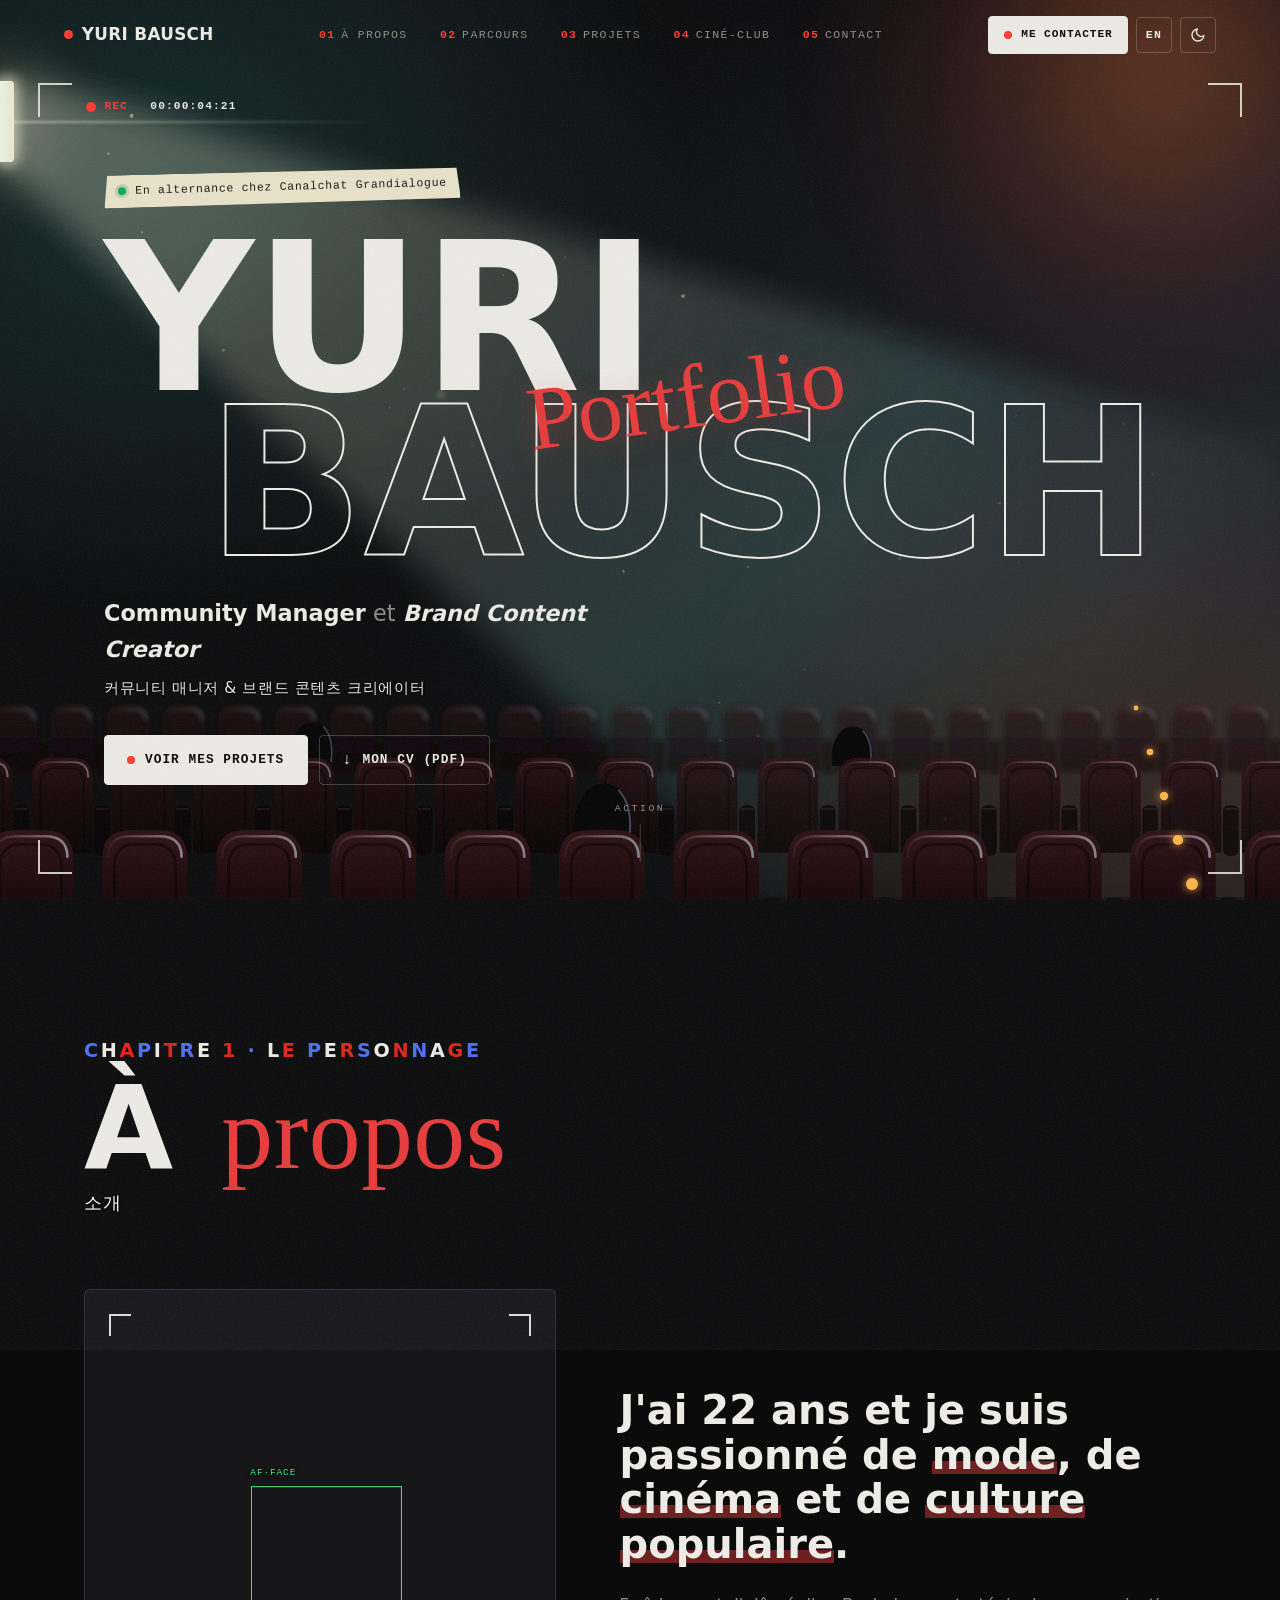
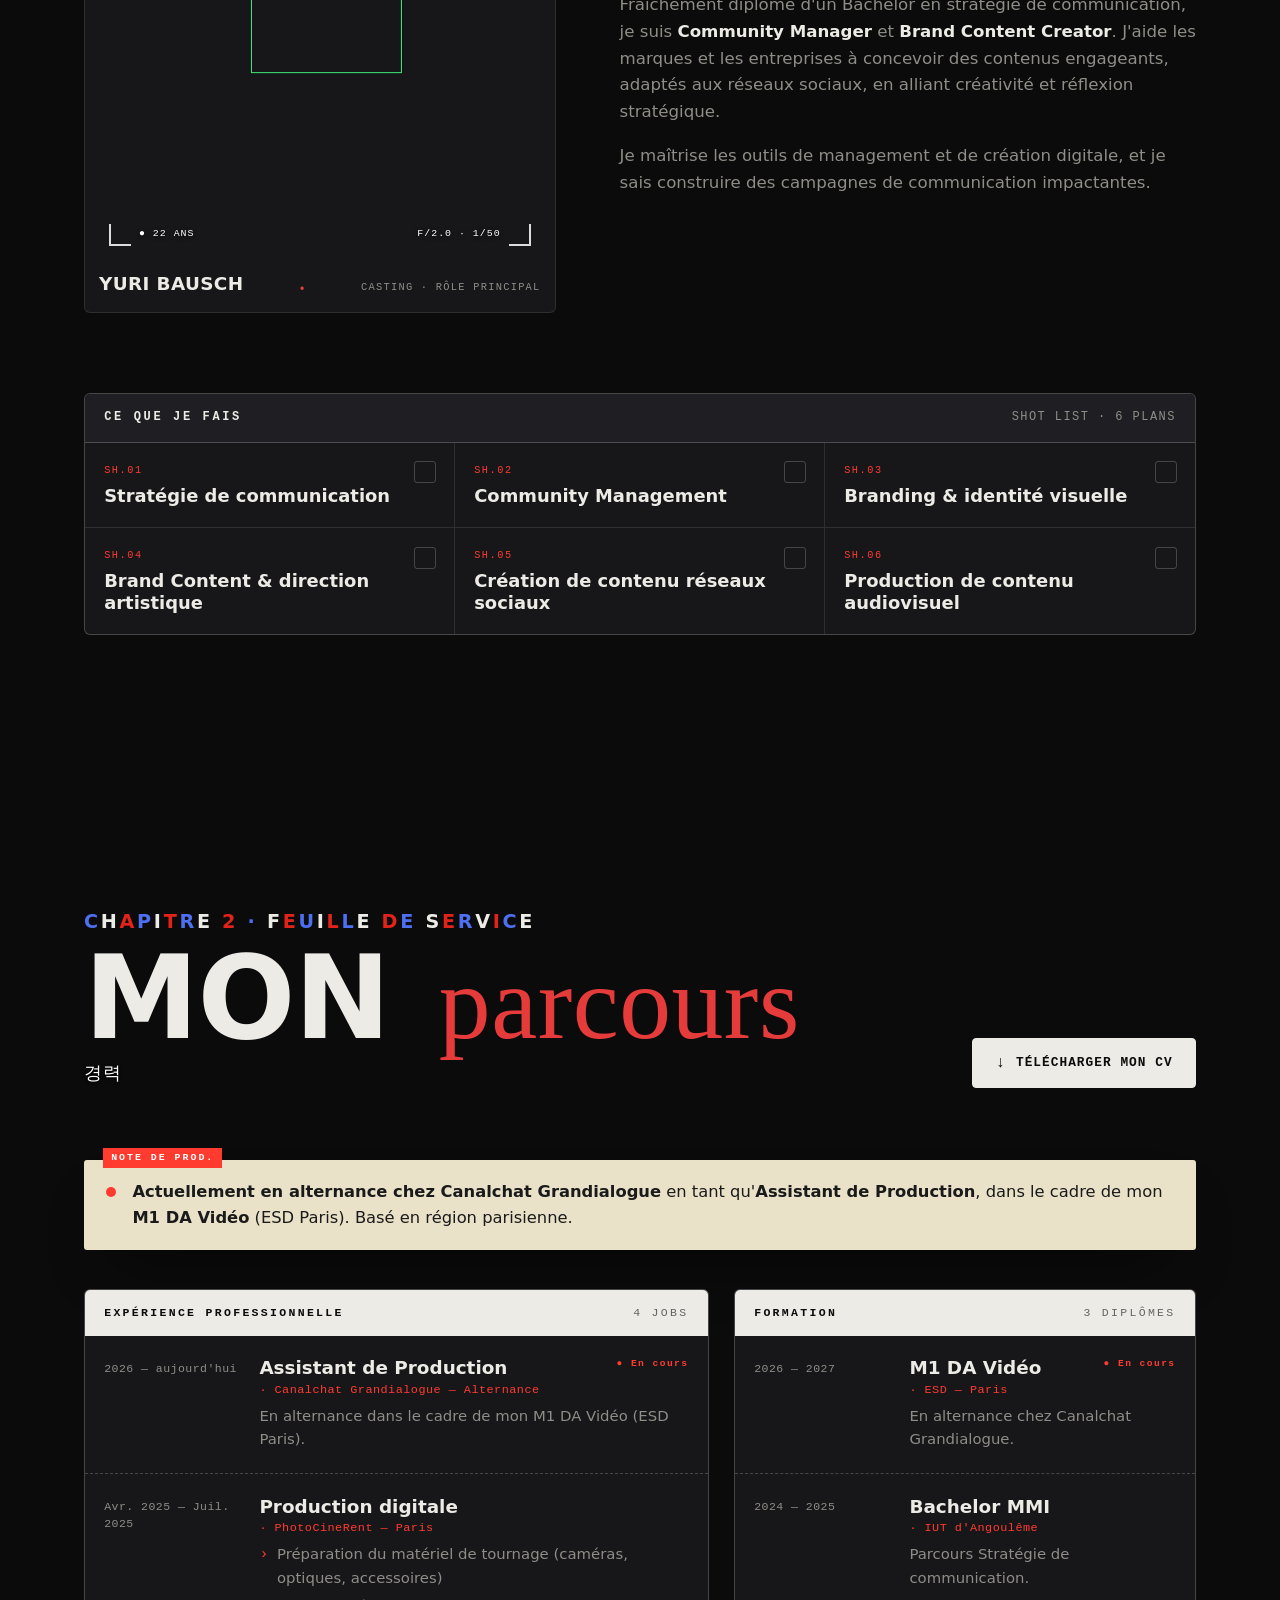
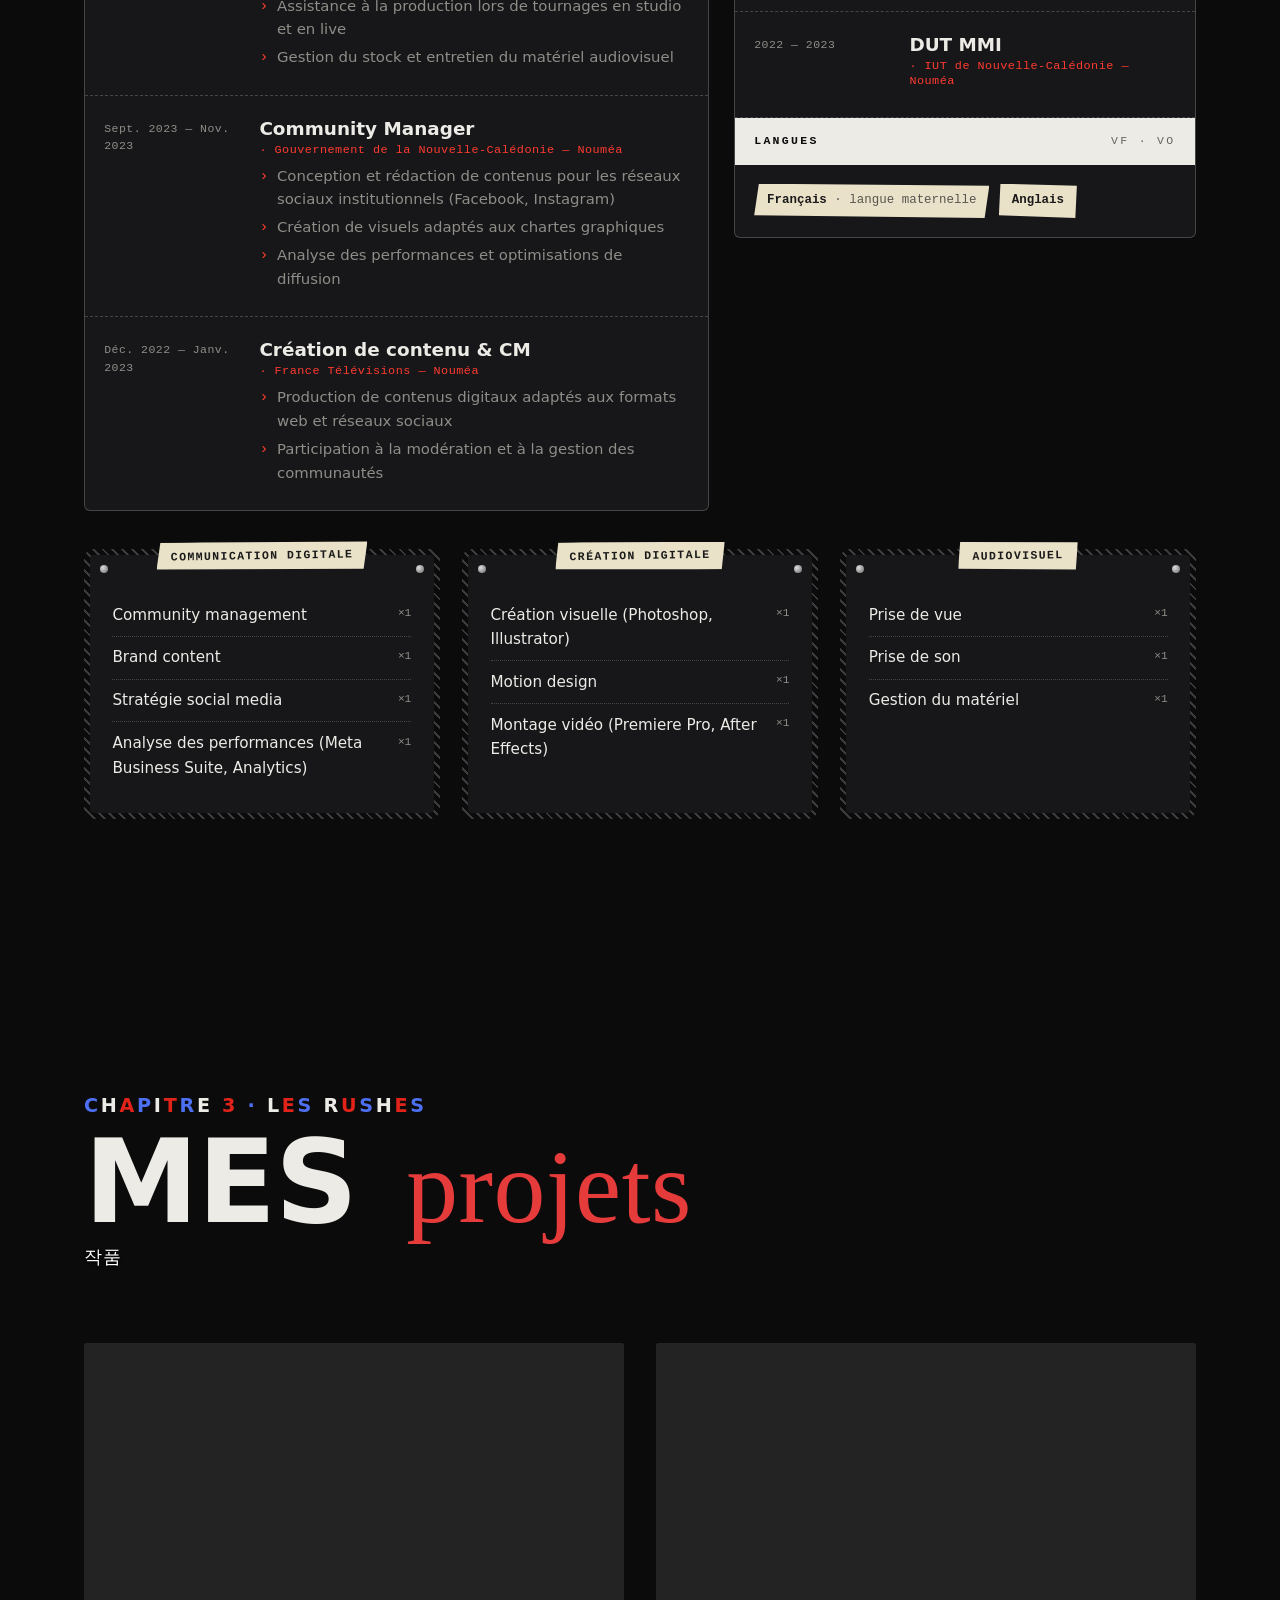
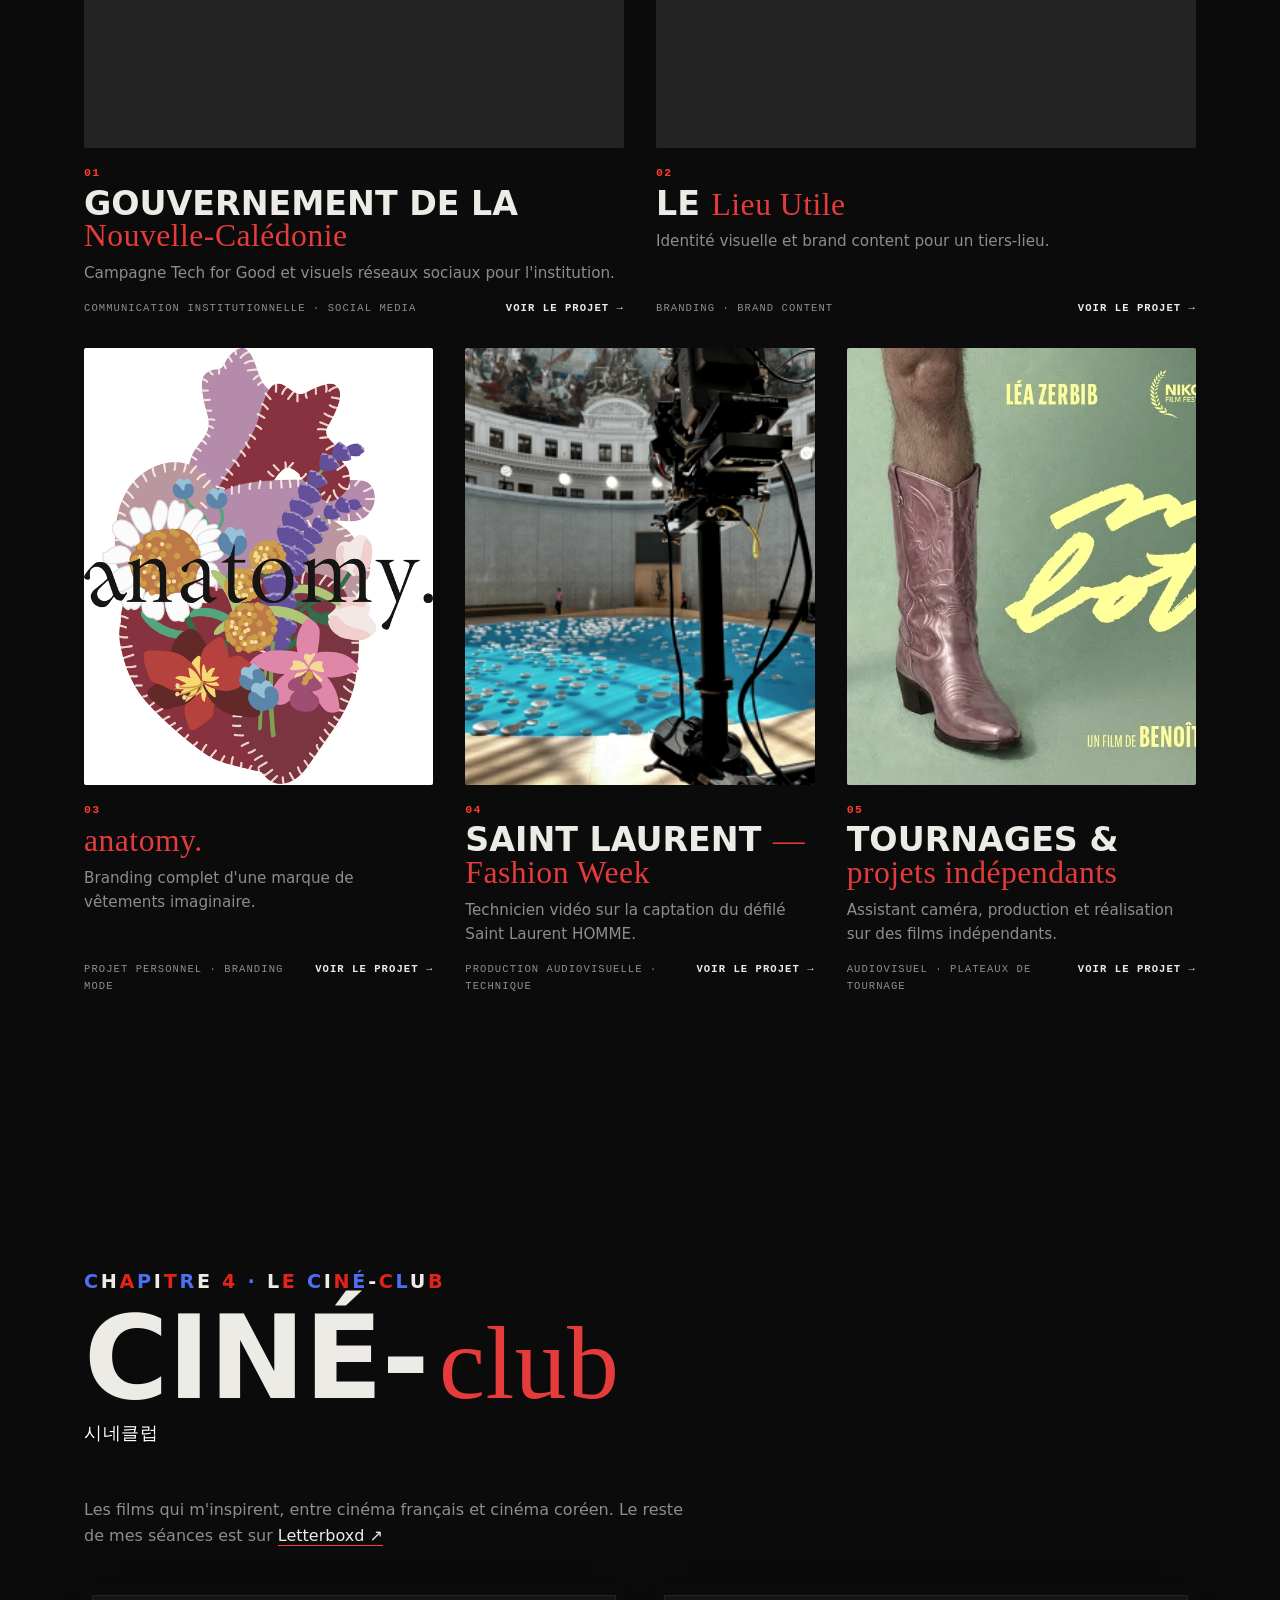
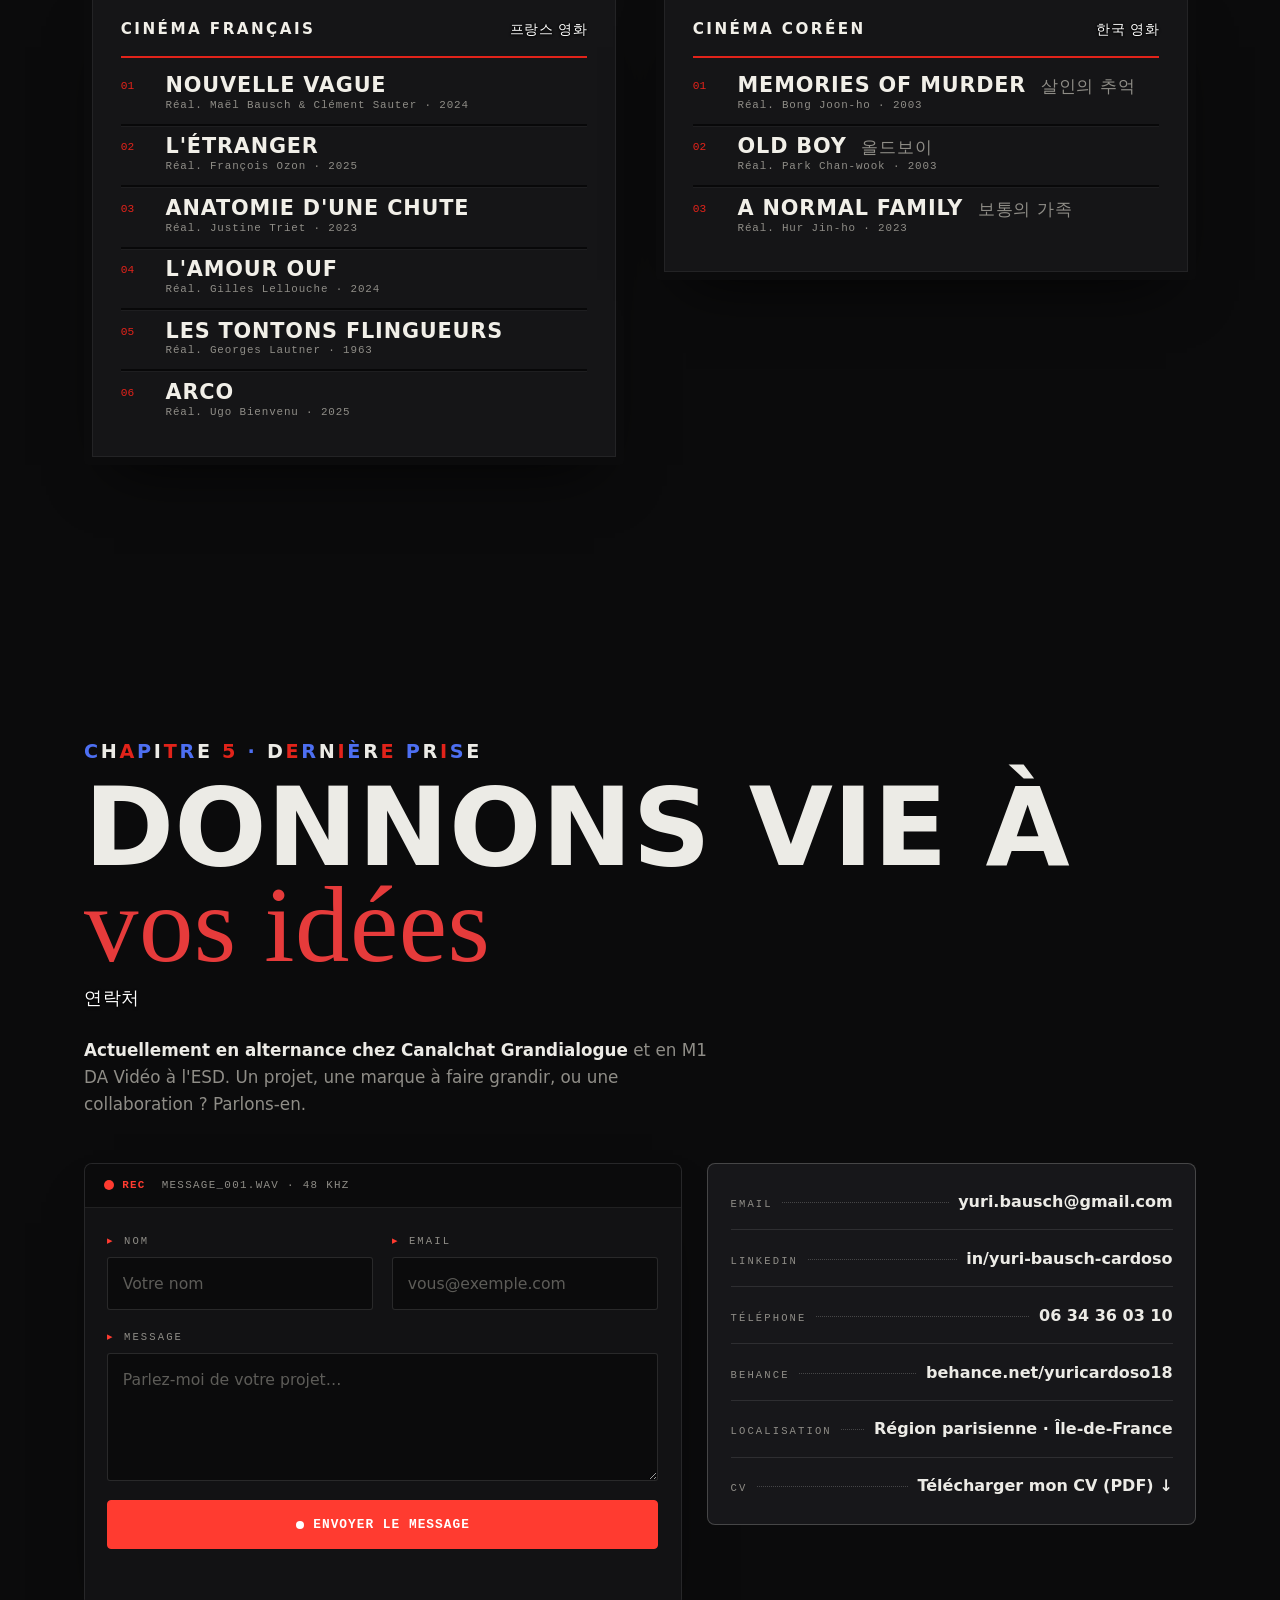
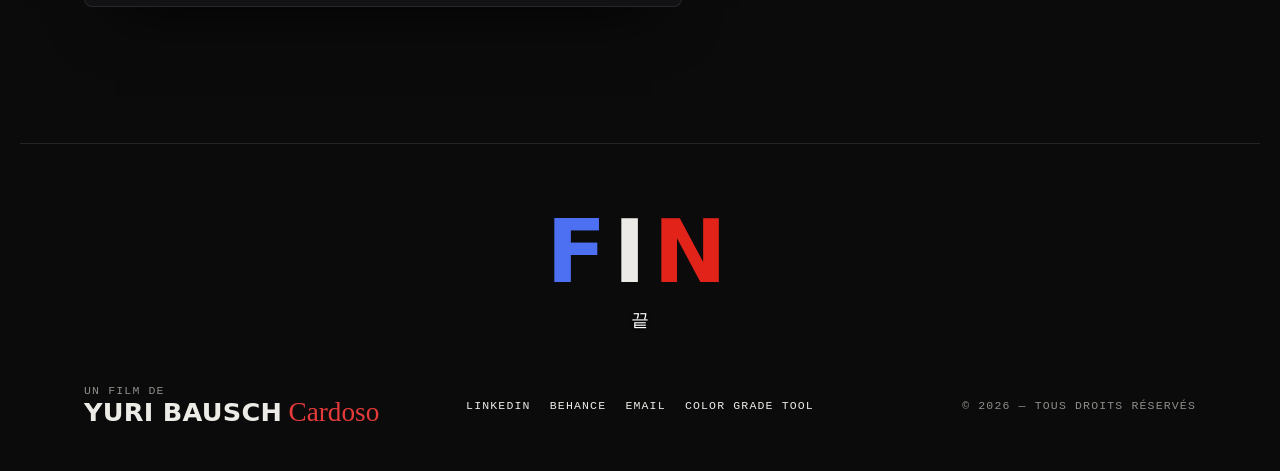
==== commit f60d7c39: "Ajoute des références à la Nouvelle Vague et au cinéma coréen Chapitres façon intertitres de Godard," ====
--- a/index.html
+++ b/index.html
@@ -68,6 +68,7 @@
   <link rel="preconnect" href="https://fonts.googleapis.com" />
   <link rel="preconnect" href="https://fonts.gstatic.com" crossorigin />
   <link href="https://fonts.googleapis.com/css2?family=Archivo:ital,wdth,wght@0,62..125,400..900;1,62..125,600..800&family=Great+Vibes&family=Inter:wght@400;500;600;700&family=JetBrains+Mono:wght@400;500;700&display=swap" rel="stylesheet" />
+  <link href="https://fonts.googleapis.com/css2?family=Noto+Sans+KR:wght@500;700&text=%EA%B0%80%EA%B0%9C%EA%B2%BD%EA%B5%AD%EB%81%9D%EB%84%A4%EB%8B%88%EB%93%9C%EB%9D%BD%EB%9E%91%EB%9E%9C%EB%9F%BD%EB%A0%A5%EB%A6%AC%EB%A7%A4%EB%AE%A4%EB%B3%B4%EB%B8%8C%EC%82%B4%EC%86%8C%EC%8A%A4%EC%8B%9C%EC%96%B5%EC%97%90%EC%97%B0%EC%98%81%EC%98%AC%EC%9D%98%EC%9D%B4%EC%9D%B8%EC%9E%91%EC%A0%80%EC%A1%B1%EC%B2%98%EC%B6%94%EC%B8%A0%EC%BB%A4%EC%BD%98%ED%81%AC%ED%81%B4%ED%84%B0%ED%85%90%ED%86%B5%ED%8B%B0%ED%92%88%ED%94%84%ED%95%9C%ED%99%94&display=swap" rel="stylesheet" />
   <link rel="stylesheet" href="styles.css" />
 </head>
 <body>
@@ -81,7 +82,8 @@
       <a href="#about"><b>01</b>À propos</a>
       <a href="#parcours"><b>02</b>Parcours</a>
       <a href="#projects"><b>03</b>Projets</a>
-      <a href="#contact"><b>04</b>Contact</a>
+      <a href="#cineclub"><b>04</b>Ciné-club</a>
+      <a href="#contact"><b>05</b>Contact</a>
     </nav>
     <div class="nav__actions">
       <a href="#contact" class="btn btn--small nav__cta">Me contacter</a>
@@ -126,6 +128,7 @@
       <p class="hero__role">
         <strong>Community Manager</strong> et <em>Brand Content Creator</em>
       </p>
+      <p class="sub-ko sub-ko--hero" lang="ko">커뮤니티 매니저 &amp; 브랜드 콘텐츠 크리에이터</p>
       <div class="hero__cta">
         <a href="#projects" class="btn">Voir mes projets</a>
         <a href="assets/CV-Yuri-Bausch.pdf" download class="btn btn--ghost btn--cv">
@@ -143,8 +146,9 @@
   <section class="about section" id="about" data-clip="À propos">
     <div class="section__head reveal">
       <div>
-        <span class="section__num">Scène 01 — Le personnage</span>
+        <span class="section__num">Chapitre 1 · Le personnage</span>
         <h2 class="section__title">À <span class="script">propos</span></h2>
+        <span class="sub-ko" lang="ko">소개</span>
       </div>
     </div>
     <div class="about__grid">
@@ -196,8 +200,9 @@
     <div class="section__head section__head--row reveal">
       <div class="section__headmain">
         <div>
-          <span class="section__num">Scène 02 — Feuille de service</span>
+          <span class="section__num">Chapitre 2 · Feuille de service</span>
           <h2 class="section__title">Mon <span class="script">parcours</span></h2>
+        <span class="sub-ko" lang="ko">경력</span>
         </div>
       </div>
       <a href="assets/CV-Yuri-Bausch.pdf" download class="btn btn--cv">
@@ -318,8 +323,9 @@
   <section class="projects section" id="projects" data-clip="Projets">
     <div class="section__head reveal">
       <div>
-        <span class="section__num">Scène 03 — Les rushes</span>
+        <span class="section__num">Chapitre 3 · Les rushes</span>
         <h2 class="section__title">Mes <span class="script">projets</span></h2>
+        <span class="sub-ko" lang="ko">작품</span>
       </div>
     </div>
 
@@ -362,13 +368,48 @@
     </div>
   </section>
 
+  <!-- ===== 04 · CINÉ-CLUB ===== -->
+  <section class="cineclub section" id="cineclub" data-clip="Ciné-club">
+    <div class="section__head reveal">
+      <div>
+        <span class="section__num">Chapitre 4 · Le ciné-club</span>
+        <h2 class="section__title">Ciné-<span class="script">club</span></h2>
+        <span class="sub-ko" lang="ko">시네클럽</span>
+      </div>
+    </div>
+    <p class="cineclub__intro reveal">Les films qui m'inspirent, entre cinéma français et cinéma coréen. Le reste de mes séances est sur
+      <a href="https://letterboxd.com/Yuri_Kun/" target="_blank" rel="noopener noreferrer">Letterboxd ↗</a></p>
+    <div class="cineclub__grid reveal">
+      <div class="board">
+        <h3 class="board__head">Cinéma français <span class="sub-ko" lang="ko">프랑스 영화</span></h3>
+        <ol class="board__list">
+          <li><span class="board__n">01</span><span class="board__title">Nouvelle Vague</span><span class="board__meta">Réal. Maël Bausch &amp; Clément Sauter · 2024</span></li>
+          <li><span class="board__n">02</span><span class="board__title">L'Étranger</span><span class="board__meta">Réal. François Ozon · 2025</span></li>
+          <li><span class="board__n">03</span><span class="board__title">Anatomie d'une chute</span><span class="board__meta">Réal. Justine Triet · 2023</span></li>
+          <li><span class="board__n">04</span><span class="board__title">L'Amour ouf</span><span class="board__meta">Réal. Gilles Lellouche · 2024</span></li>
+          <li><span class="board__n">05</span><span class="board__title">Les Tontons flingueurs</span><span class="board__meta">Réal. Georges Lautner · 1963</span></li>
+          <li><span class="board__n">06</span><span class="board__title">Arco</span><span class="board__meta">Réal. Ugo Bienvenu · 2025</span></li>
+        </ol>
+      </div>
+      <div class="board">
+        <h3 class="board__head">Cinéma coréen <span class="sub-ko" lang="ko">한국 영화</span></h3>
+        <ol class="board__list">
+          <li><span class="board__n">01</span><span class="board__title">Memories of Murder <span class="board__ko" lang="ko">살인의 추억</span></span><span class="board__meta">Réal. Bong Joon-ho · 2003</span></li>
+          <li><span class="board__n">02</span><span class="board__title">Old Boy <span class="board__ko" lang="ko">올드보이</span></span><span class="board__meta">Réal. Park Chan-wook · 2003</span></li>
+          <li><span class="board__n">03</span><span class="board__title">A Normal Family <span class="board__ko" lang="ko">보통의 가족</span></span><span class="board__meta">Réal. Hur Jin-ho · 2023</span></li>
+        </ol>
+      </div>
+    </div>
+  </section>
+
   <!-- ===== 04 · CONTACT ===== -->
   <section class="contact section" id="contact" data-clip="Contact">
     <div class="contact__inner reveal">
       <div class="contact__head">
         <div>
-          <span class="section__num">Scène 04 — Dernière prise</span>
+          <span class="section__num">Chapitre 5 · Dernière prise</span>
           <h2 class="contact__title">Donnons vie à <span class="script">vos idées</span></h2>
+          <span class="sub-ko" lang="ko">연락처</span>
         </div>
       </div>
       <p class="contact__text">
@@ -442,6 +483,7 @@
   </main>
 
   <footer class="footer">
+    <div class="fin"><span class="fin__fr">Fin</span><span class="fin__ko sub-ko" lang="ko">끝</span></div>
     <span class="footer__film">Un film de <b>Yuri Bausch<span class="script footer__script">Cardoso</span></b></span>
     <nav class="footer__social">
       <a href="https://www.linkedin.com/in/yuri-bausch-cardoso" target="_blank" rel="noopener noreferrer">LinkedIn</a>
--- a/styles.css
+++ b/styles.css
@@ -34,14 +34,16 @@
 
   --pad:   clamp(1rem, 5vw, 5rem);
   --maxw:  1240px;
-  --edit-h: 3px;           /* hauteur de la barre de progression en bas */
+  --edit-h: 3px;
+  --nv-blue: #4d6ff2;  /* bleu Pierrot le fou */
+  --nv-red:  #e2231a;           /* hauteur de la barre de progression en bas */
   color-scheme: dark;
 }
 
-/* Thème clair : la feuille de service (papier crème, encre noire) */
+/* Thème clair : le plateau studio (fond cyclo, encre noire) */
 :root[data-theme="light"] {
-  --bg:       #f3f0e5;
-  --bg-2:     #ebe7d9;
+  --bg:       #e9e5dc;   /* fond cyclo gris chaud */
+  --bg-2:     #e1ddd2;
   --panel:    #fbfaf4;
   --panel-2:  #f1eee2;
   --ink:      #151515;
@@ -51,7 +53,7 @@
   --shadow:   0 30px 60px -32px rgba(40, 32, 10, 0.35);
   --grade-a:  rgba(63, 160, 170, 0.14);
   --grade-b:  rgba(255, 138, 61, 0.16);
-  --nav-bg:   rgba(243, 240, 229, 0.8);
+  --nav-bg:   rgba(233, 229, 220, 0.82);
   color-scheme: light;
 }
 
@@ -120,6 +122,125 @@
   80%  { transform: translate(3%, 3%); }
   100% { transform: translate(0, 0); }
 }
+
+/* ---------- Décor fixe derrière la page ---------- */
+@property --tint { syntax: "<color>"; inherits: false; initial-value: rgba(63, 208, 201, 0.12); }
+.scene {
+  position: fixed; inset: 0;
+  z-index: -1;
+  pointer-events: none;
+  overflow: hidden;
+}
+.scene > * { position: absolute; transition: opacity 0.6s ease; }
+
+/* Sombre : salle de projection — faisceau depuis la cabine, en haut à gauche */
+.scene__beam {
+  inset: 0;
+  filter: blur(16px);
+  mix-blend-mode: screen;
+}
+.scene__beam i {
+  position: absolute; inset: 0;
+  clip-path: polygon(0 10%, 3% 9%, 100% 50%, 100% 100%, 60% 100%, 0 18%);
+  background:
+    radial-gradient(140% 140% at 0 14%, rgba(255, 236, 205, 0.34), rgba(255, 236, 205, 0.1) 45%, transparent 80%);
+  animation: beam-flicker 2.6s steps(1) infinite;
+}
+@keyframes beam-flicker {
+  0%   { opacity: 1; }
+  17%  { opacity: 0.88; }
+  21%  { opacity: 1; }
+  58%  { opacity: 0.93; }
+  61%  { opacity: 1; }
+  83%  { opacity: 0.9; }
+  86%  { opacity: 1; }
+}
+.scene__beam i::after {
+  /* teintes de l'image projetée qui passent dans le faisceau */
+  content: ""; position: absolute; inset: 0;
+  background: radial-gradient(130% 130% at 0 14%, transparent 25%, var(--tint, rgba(63, 208, 201, 0.12)) 60%, transparent 88%);
+  animation: film-tint 9s steps(1) infinite;
+}
+@keyframes film-tint {
+  0%   { --tint: rgba(63, 208, 201, 0.12); opacity: 1; }
+  14%  { --tint: rgba(255, 138, 61, 0.14); }
+  31%  { --tint: rgba(255, 255, 255, 0.06); }
+  43%  { --tint: rgba(230, 59, 59, 0.10); }
+  58%  { --tint: rgba(63, 208, 201, 0.08); }
+  72%  { --tint: rgba(255, 194, 75, 0.12); }
+  86%  { --tint: rgba(120, 140, 255, 0.08); }
+}
+.scene.is-warming .scene__beam i { animation: beam-warm 0.9s ease-out; }
+@keyframes beam-warm {
+  0%   { opacity: 0; transform: scale(0.6); transform-origin: 0 0; }
+  30%  { opacity: 0.5; }
+  40%  { opacity: 0.15; }
+  100% { opacity: 1; transform: none; }
+}
+.scene__dust { inset: 0; width: 100%; height: 100%; }
+/* fenêtre de la cabine de projection : d'où sort le faisceau */
+.scene__booth {
+  left: 0; top: 9vh;
+  width: 14px; height: 9vh;
+  background: linear-gradient(to right, #fff6e4, #ffe7c2);
+  border-radius: 0 3px 3px 0;
+  box-shadow: 0 0 14px 4px rgba(255, 232, 196, 0.75), 0 0 60px 18px rgba(255, 220, 170, 0.25);
+}
+.scene__booth::after {
+  /* reflet de l'objectif */
+  content: ""; position: absolute; left: 0; top: 50%;
+  width: 30vw; height: 2px; margin-top: -1px;
+  background: linear-gradient(to right, rgba(255, 236, 205, 0.55), transparent);
+  filter: blur(1px);
+}
+:root[data-theme="light"] .scene__booth { opacity: 0; }
+
+/* Clair : plateau studio — fond cyclo, deux boîtes à lumière, marques au sol */
+.scene__soft {
+  top: -24vw;
+  width: 58vw; aspect-ratio: 1;
+  border-radius: 50%;
+  background: radial-gradient(closest-side, #fffdf7, rgba(255, 251, 240, 0.75) 40%, rgba(255, 251, 240, 0.25) 70%, transparent);
+}
+.scene__soft--l { left: -16vw; }
+.scene__soft--r { right: -16vw; }
+
+:root:not([data-theme="light"]) .scene__soft { opacity: 0; }
+:root[data-theme="light"] .scene__beam,
+:root[data-theme="light"] .scene__dust { opacity: 0; }
+:root[data-theme="light"] .scene {
+  background:
+    radial-gradient(110% 70% at 50% 0%, rgba(255, 253, 247, 0.9), transparent 70%),
+    radial-gradient(ellipse at 50% 40%, transparent 50%, rgba(110, 88, 56, 0.14)),
+    linear-gradient(to bottom, transparent 62%, rgba(120, 98, 62, 0.09));
+}
+
+/* Ombres douces des projecteurs sur le plateau */
+:root[data-theme="light"] .poster__img,
+:root[data-theme="light"] .about__frame,
+:root[data-theme="light"] .credit-card,
+:root[data-theme="light"] .gallery,
+:root[data-theme="light"] .pp__step {
+  box-shadow: 0 30px 44px -28px rgba(70, 54, 28, 0.45), 0 2px 6px rgba(70, 54, 28, 0.08);
+}
+
+/* ---------- Décor du hero : deux illustrations ---------- */
+.set { position: absolute; inset: 0; z-index: -1; pointer-events: none; overflow: hidden; }
+.set__dark, .set__light { position: absolute; inset: 0; transition: opacity 0.6s ease; }
+.set svg { display: block; width: 100%; height: 100%; }
+:root[data-theme="light"] .set__dark,
+:root:not([data-theme="light"]) .set__light { opacity: 0; }
+/* sur petit écran, le matériel passerait derrière le texte : on garde le sol */
+@media (max-width: 900px) { .set .gear { display: none; } }
+
+/* Rideau des projecteurs : trois rampes qui s'allument tour à tour */
+.lights {
+  position: fixed; inset: 0;
+  z-index: 300;
+  pointer-events: none;
+  display: grid; grid-template-columns: repeat(3, 1fr);
+}
+.lights i { background: #000; opacity: 0; }
 
 /* ---------- Boutons ---------- */
 .btn {
@@ -247,8 +368,7 @@
   position: absolute; inset: 0; z-index: -2;
   background:
     radial-gradient(60% 70% at 12% 20%, var(--grade-a), transparent 70%),
-    radial-gradient(55% 65% at 92% 85%, var(--grade-b), transparent 70%),
-    var(--bg);
+    radial-gradient(55% 65% at 92% 85%, var(--grade-b), transparent 70%);
 }
 .hero__leak {
   position: absolute; z-index: -1;
@@ -260,7 +380,7 @@
   animation: leak 9s ease-in-out infinite alternate;
   pointer-events: none;
 }
-:root[data-theme="light"] .hero__leak { opacity: 0.55; }
+:root[data-theme="light"] .hero__leak { opacity: 0; }
 @keyframes leak {
   0%   { transform: translate(0, 0) scale(1); opacity: 0.7; }
   50%  { opacity: 1; }
@@ -324,7 +444,8 @@
   letter-spacing: -0.01em;
   text-transform: uppercase;
 }
-.hero__name { font-size: clamp(5.5rem, 21vw, 18rem); display: block; }
+/* suit aussi la hauteur : le hero tient dans le premier écran */
+.hero__name { font-size: clamp(5.5rem, min(21vw, 23vh), 18rem); display: block; }
 .hero__name--2 {
   color: transparent;
   -webkit-text-stroke: 2px var(--ink);
@@ -338,7 +459,7 @@
   top: 38%;
   font-family: var(--script);
   font-weight: 400; font-stretch: 100%;
-  font-size: clamp(3rem, 9vw, 8rem);
+  font-size: clamp(3rem, min(9vw, 10vh), 8rem);
   color: var(--red);
   text-transform: none;
   letter-spacing: 0;
@@ -399,14 +520,34 @@
 .section__head--row { justify-content: space-between; }
 .section__head--row > .section__headmain { display: flex; align-items: flex-end; gap: clamp(1.2rem, 4vw, 3rem); flex-wrap: wrap; }
 
+/* Chapitres façon intertitres de Godard : lettres bleu / blanc / rouge */
 .section__num {
   display: block;
-  font-family: var(--mono);
-  font-size: 0.72rem; letter-spacing: 0.25em;
+  font-family: var(--display); font-weight: 800; font-stretch: 100%;
+  font-size: clamp(1rem, 1.5vw, 1.25rem); letter-spacing: 0.14em;
   text-transform: uppercase;
   color: var(--rec);
-  margin-bottom: 0.6rem;
-}
+  margin-bottom: 0.8rem;
+}
+.godard i { font-style: normal; }
+.godard i:nth-of-type(3n+1) { color: var(--nv-blue); }
+.godard i:nth-of-type(3n+2) { color: var(--ink); }
+.godard i:nth-of-type(3n)   { color: var(--nv-red); }
+
+/* Sous-titres coréens, comme un film sous-titré */
+.sub-ko {
+  display: block;
+  margin-top: 0.7rem;
+  font-family: "Noto Sans KR", var(--body);
+  font-weight: 500; font-size: clamp(0.9rem, 1.4vw, 1.1rem);
+  letter-spacing: 0.04em;
+  color: #fff;
+  text-shadow: 0 0 2px #000, 0 1px 3px #000, 0 0 1px #000;
+}
+.sub-ko--hero { margin-top: 0.5rem; font-size: clamp(0.85rem, 1.2vw, 1rem); opacity: 0.92; }
+/* en clair : sous-titre noir détouré de blanc (les tableaux du ciné-club restent sombres) */
+:root[data-theme="light"] .sub-ko { color: #111; text-shadow: 0 0 2px #fff, 0 1px 3px rgba(255, 255, 255, 0.9); }
+:root[data-theme="light"] .board .sub-ko { color: #fff; text-shadow: 0 0 2px #000, 0 1px 3px #000; }
 .section__title {
   font-family: var(--display);
   font-weight: 900;
@@ -975,6 +1116,59 @@
 a.contact__card:hover { color: var(--rec); padding-left: 0.4rem; }
 a.contact__card:hover .contact__label { color: var(--rec); }
 
+/* ---------- 04 · CINÉ-CLUB : tableau à lettres d'un cinéma de quartier ---------- */
+.cineclub__intro { max-width: 60ch; color: var(--ink-soft); margin: -1.4rem 0 2.4rem; }
+.cineclub__intro a { color: var(--ink); border-bottom: 1px solid var(--rec); }
+.cineclub__intro a:hover { color: var(--rec); }
+.cineclub__grid {
+  display: grid; grid-template-columns: repeat(auto-fit, minmax(min(100%, 420px), 1fr));
+  gap: clamp(1.2rem, 3vw, 2rem);
+  align-items: start;
+}
+.board {
+  --ink: #f1efe8; --ink-soft: #8f8d87;
+  padding: 1.4rem clamp(1rem, 2.5vw, 1.8rem) 1.6rem;
+  background: #151517;
+  border: 8px solid #0b0b0c;
+  border-radius: 4px;
+  box-shadow: inset 0 0 0 1px rgba(255, 255, 255, 0.06), var(--shadow);
+  color: var(--ink);
+}
+.board__head {
+  display: flex; align-items: baseline; justify-content: space-between; gap: 1rem; flex-wrap: wrap;
+  padding-bottom: 0.9rem; margin-bottom: 0.4rem;
+  border-bottom: 2px solid var(--nv-red);
+  font-family: var(--display); font-weight: 800; font-stretch: 100%;
+  font-size: 0.95rem; letter-spacing: 0.16em; text-transform: uppercase;
+}
+.board__head .sub-ko { margin: 0; font-size: 0.85rem; }
+.board__list { list-style: none; }
+.board__list li {
+  display: grid; grid-template-columns: 2.2rem minmax(0, 1fr); column-gap: 0.6rem;
+  min-height: 48px; padding: 0.6rem 0;
+  align-content: center;
+  /* rainure du tableau à lettres */
+  border-bottom: 2px solid rgba(0, 0, 0, 0.6);
+  box-shadow: 0 1px 0 rgba(255, 255, 255, 0.04);
+}
+.board__list li:last-child { border-bottom: 0; box-shadow: none; }
+.board__n { grid-row: span 2; font-family: var(--mono); font-size: 0.7rem; color: var(--nv-red); padding-top: 0.25rem; }
+.board__title {
+  font-family: var(--display); font-weight: 800; font-stretch: 80%;
+  font-size: clamp(1.05rem, 1.8vw, 1.3rem); text-transform: uppercase; letter-spacing: 0.04em; line-height: 1.1;
+}
+.board__ko { font-family: "Noto Sans KR", var(--body); font-weight: 500; font-size: 0.8em; color: var(--ink-soft); margin-left: 0.4rem; text-transform: none; }
+.board__meta { font-family: var(--mono); font-size: 0.68rem; letter-spacing: 0.08em; color: var(--ink-soft); }
+
+/* Carton « Fin » des films français des années 60, sous-titré en coréen */
+.fin { grid-column: 1 / -1; display: flex; flex-direction: column; align-items: center; padding: 1rem 0 2rem; }
+.fin__fr {
+  font-family: var(--display); font-weight: 900; font-stretch: 100%;
+  font-size: clamp(3rem, 8vw, 5.5rem); line-height: 1; letter-spacing: 0.08em;
+  text-transform: uppercase;
+}
+.fin__ko { margin-top: 0.6rem; }
+
 /* ---------- Footer : fin du film ---------- */
 .footer {
   max-width: var(--maxw); margin: 0 auto;
@@ -1135,20 +1329,16 @@
   .pp__step--next { text-align: left; }
 }
 
-/* ---------- Transitions : lumière de salle et cut au noir ---------- */
-/* changement de thème : le script ouvre le nouveau thème en cercle */
-html.vt-theme::view-transition-old(root),
-html.vt-theme::view-transition-new(root) { animation: none; mix-blend-mode: normal; }
-
+/* ---------- Transition entre les pages : l'iris (Les Quatre Cents Coups) ---------- */
 /* changement de page : coupe franche au noir, puis ouverture */
 @media (prefers-reduced-motion: no-preference) {
   @view-transition { navigation: auto; }
 }
 ::view-transition { background: #000; }
-html:not(.vt-theme)::view-transition-old(root) { animation: cut-out 0.16s ease-in both; }
-html:not(.vt-theme)::view-transition-new(root) { animation: cut-in 0.45s ease-out 0.12s both; }
-@keyframes cut-out { to { opacity: 0; } }
-@keyframes cut-in { from { opacity: 0; } }
+::view-transition-old(root) { animation: iris-close 0.42s cubic-bezier(.6, 0, .9, .5) both; }
+::view-transition-new(root) { animation: iris-open 0.55s cubic-bezier(.1, .5, .4, 1) 0.42s both; }
+@keyframes iris-close { from { clip-path: circle(75% at 50% 50%); } to { clip-path: circle(0 at 50% 50%); } }
+@keyframes iris-open { from { clip-path: circle(0 at 50% 50%); } to { clip-path: circle(75% at 50% 50%); } }
 
 /* ---------- Lightbox = moniteur ---------- */
 .lightbox {
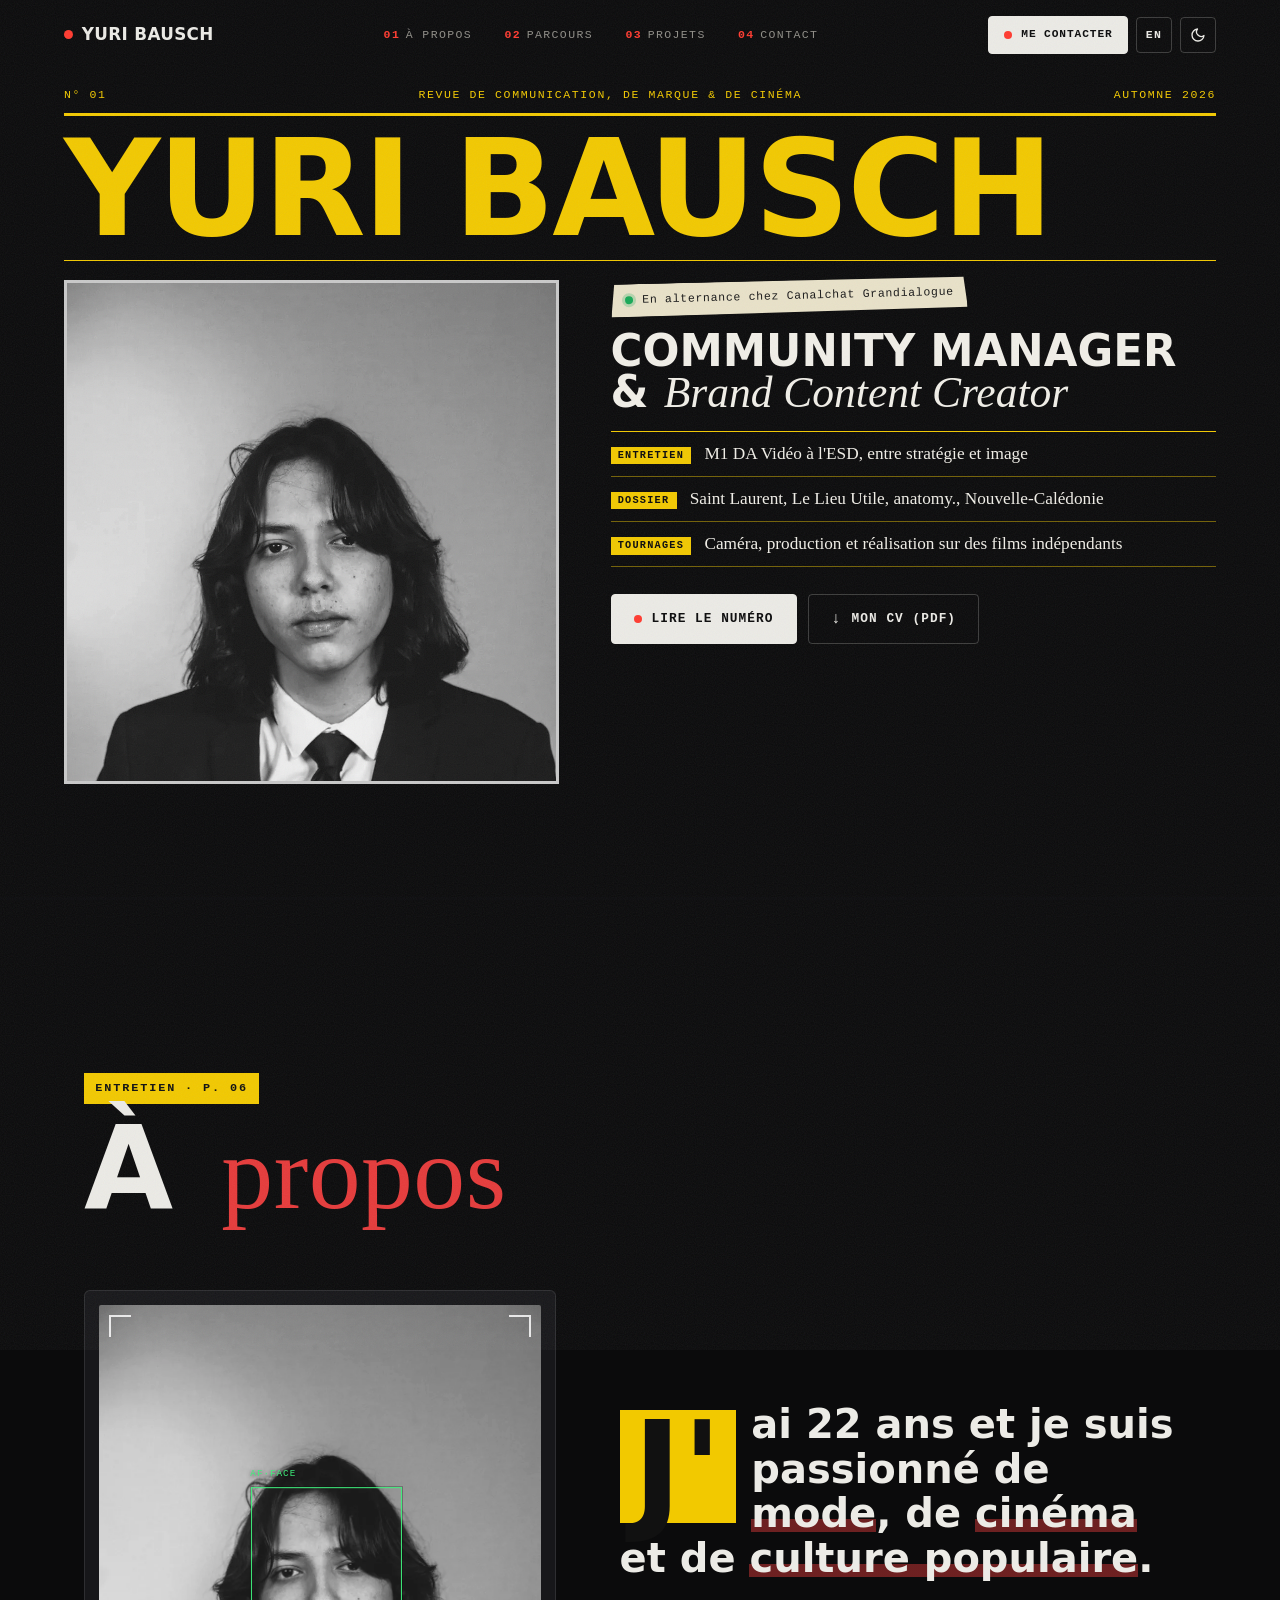
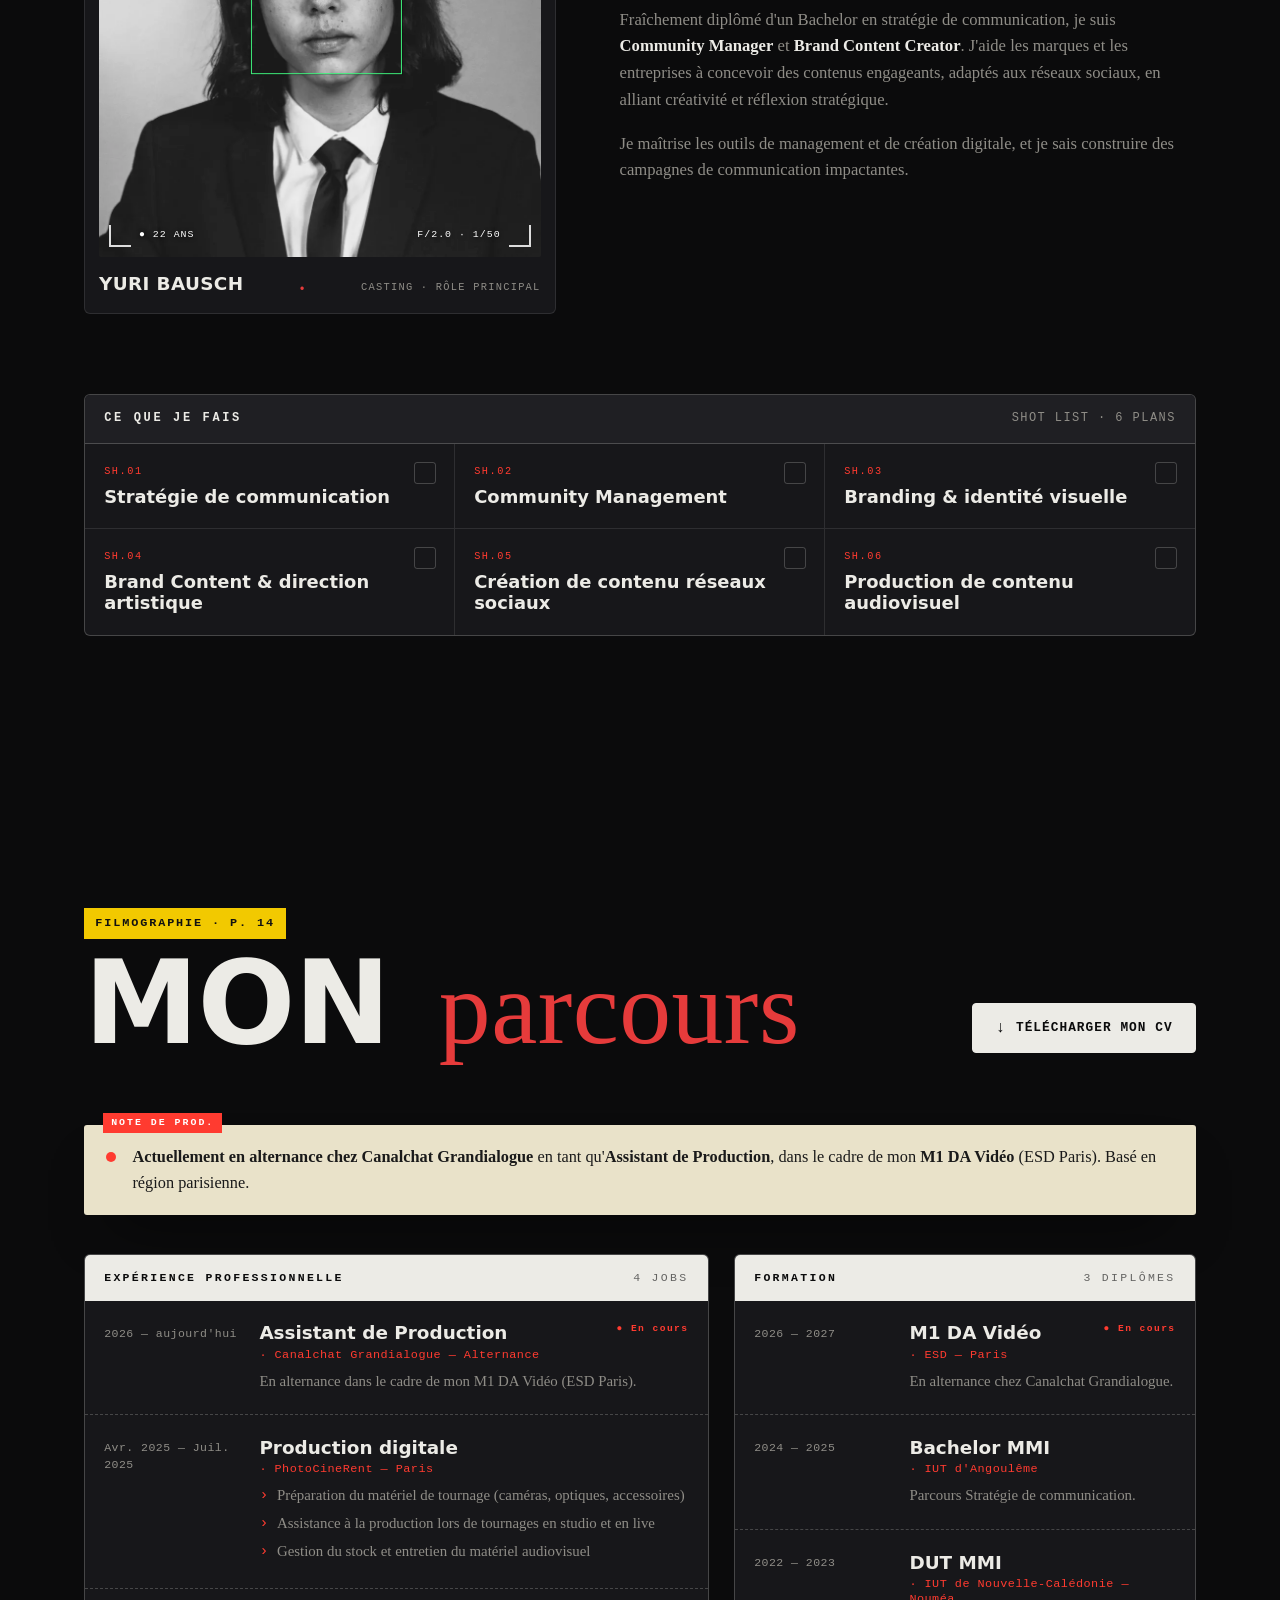
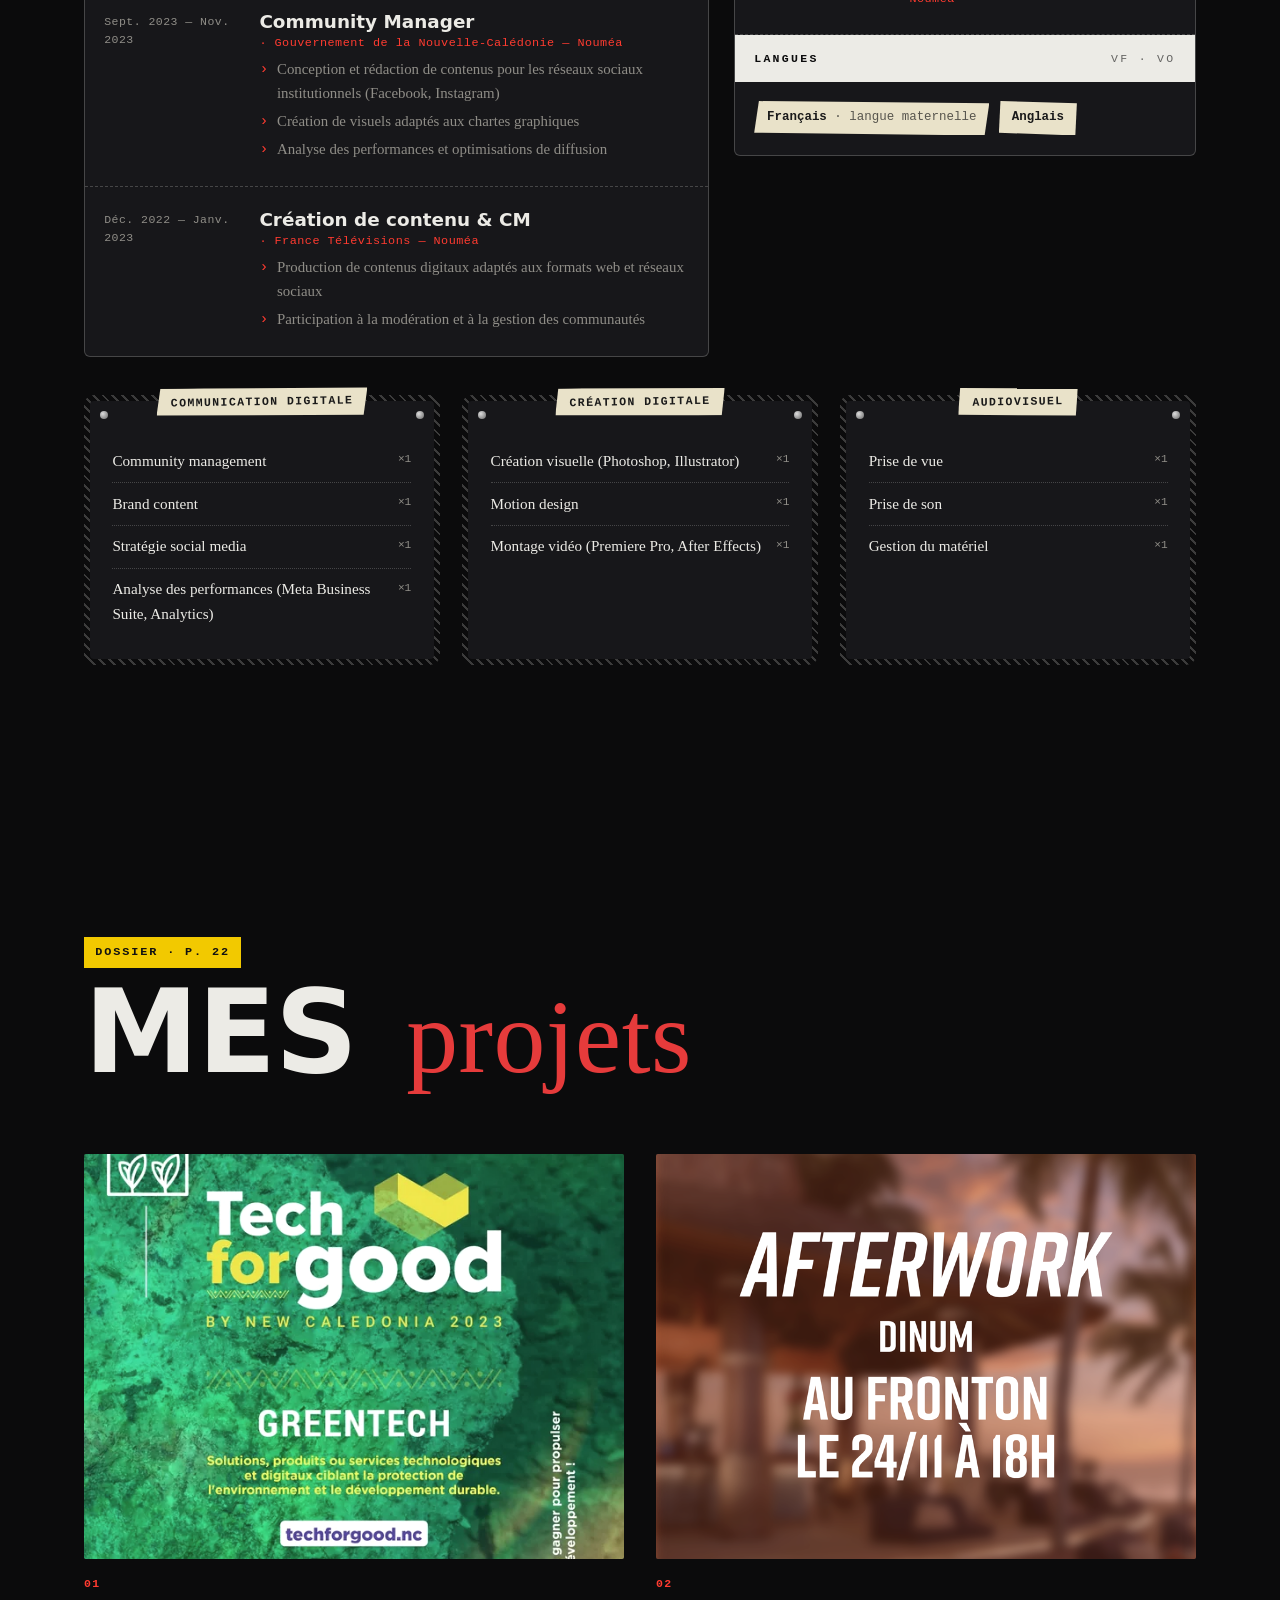
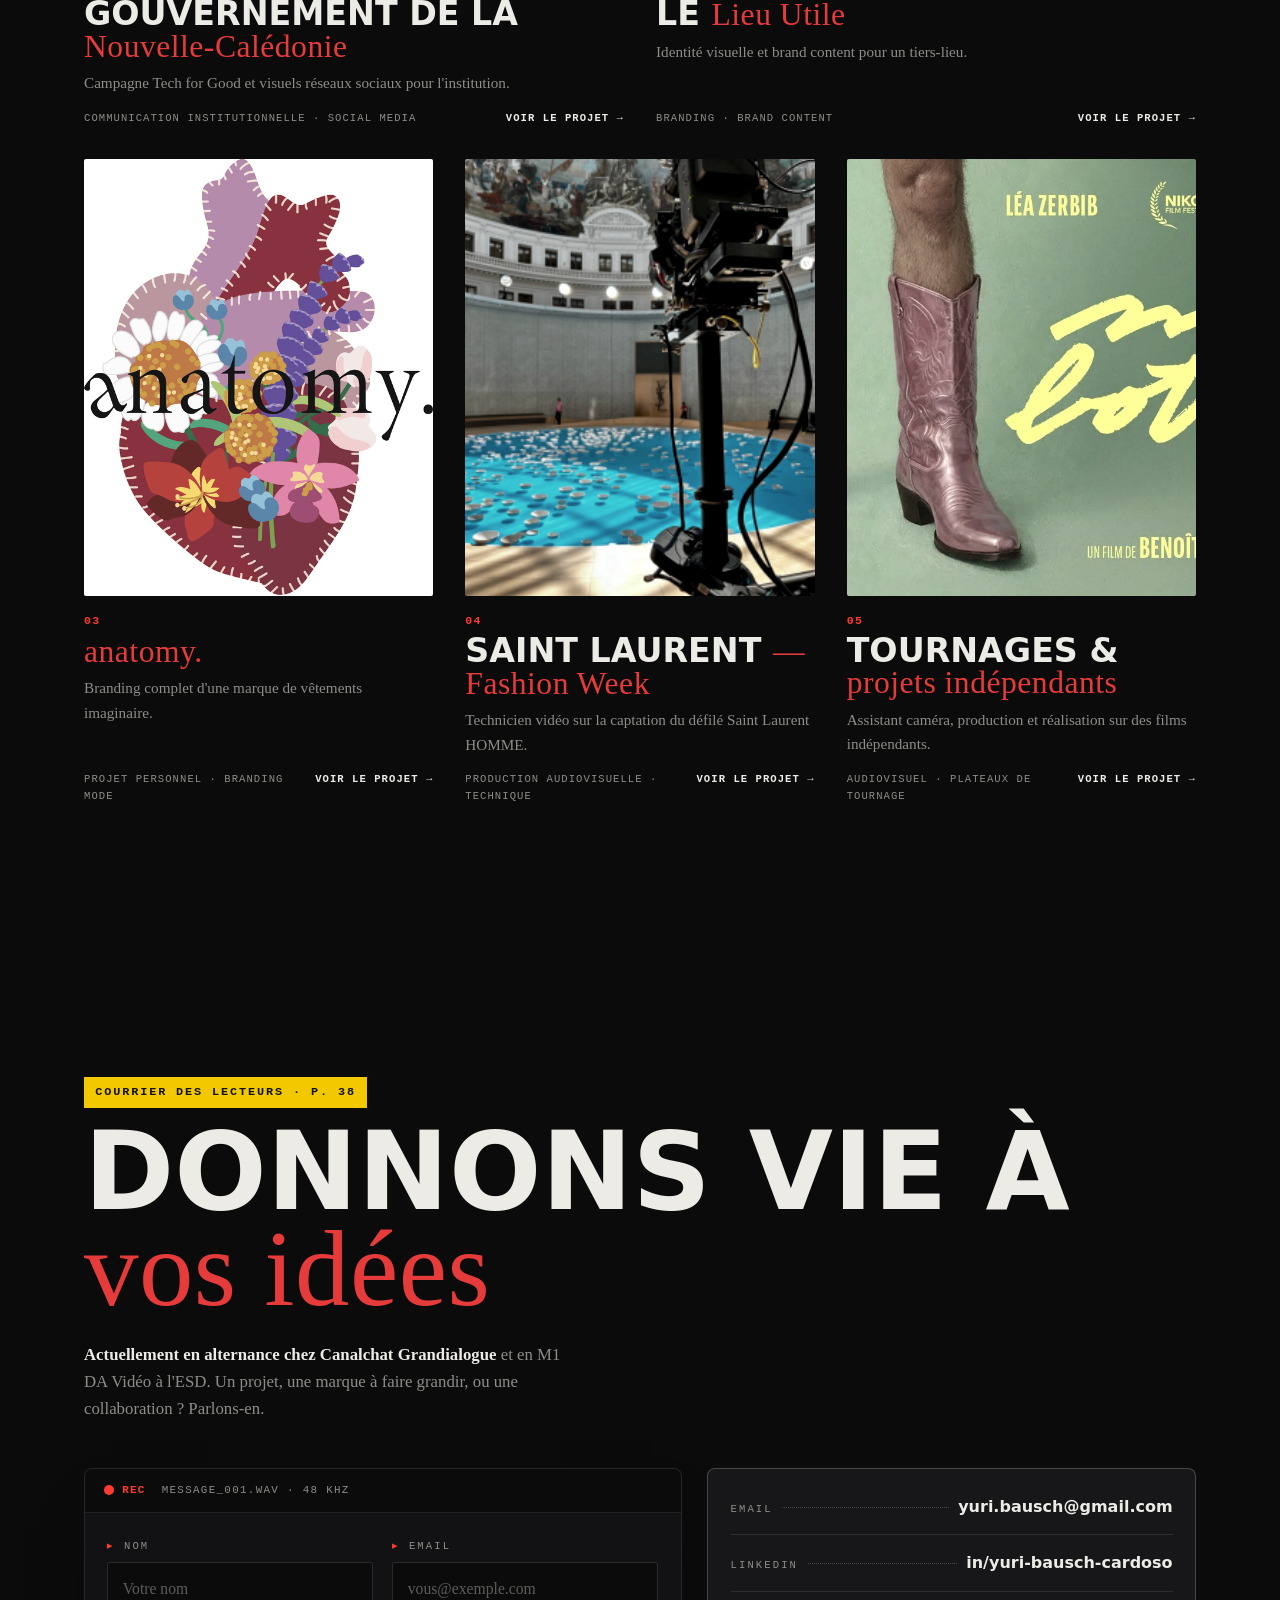
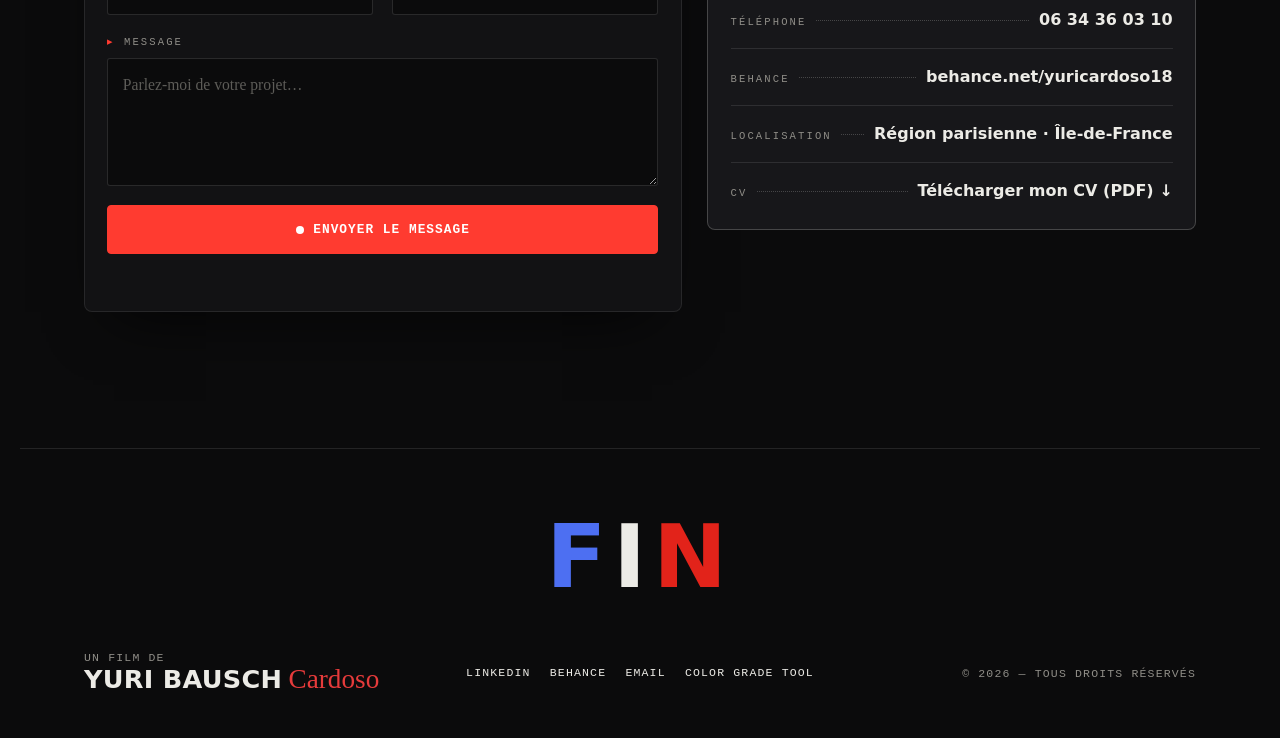
==== commit 19b26131: "Refonte en revue de cinéma : couverture, rubriques, typo de revue L'accueil devient la couverture d'" ====
--- a/index.html
+++ b/index.html
@@ -67,8 +67,7 @@
 
   <link rel="preconnect" href="https://fonts.googleapis.com" />
   <link rel="preconnect" href="https://fonts.gstatic.com" crossorigin />
-  <link href="https://fonts.googleapis.com/css2?family=Archivo:ital,wdth,wght@0,62..125,400..900;1,62..125,600..800&family=Great+Vibes&family=Inter:wght@400;500;600;700&family=JetBrains+Mono:wght@400;500;700&display=swap" rel="stylesheet" />
-  <link href="https://fonts.googleapis.com/css2?family=Noto+Sans+KR:wght@500;700&text=%EA%B0%80%EA%B0%9C%EA%B2%BD%EA%B5%AD%EB%81%9D%EB%84%A4%EB%8B%88%EB%93%9C%EB%9D%BD%EB%9E%91%EB%9E%9C%EB%9F%BD%EB%A0%A5%EB%A6%AC%EB%A7%A4%EB%AE%A4%EB%B3%B4%EB%B8%8C%EC%82%B4%EC%86%8C%EC%8A%A4%EC%8B%9C%EC%96%B5%EC%97%90%EC%97%B0%EC%98%81%EC%98%AC%EC%9D%98%EC%9D%B4%EC%9D%B8%EC%9E%91%EC%A0%80%EC%A1%B1%EC%B2%98%EC%B6%94%EC%B8%A0%EC%BB%A4%EC%BD%98%ED%81%AC%ED%81%B4%ED%84%B0%ED%85%90%ED%86%B5%ED%8B%B0%ED%92%88%ED%94%84%ED%95%9C%ED%99%94&display=swap" rel="stylesheet" />
+  <link href="https://fonts.googleapis.com/css2?family=Archivo:ital,wdth,wght@0,62..125,400..900;1,62..125,600..800&family=Great+Vibes&family=Inter:wght@400;500;600;700&family=JetBrains+Mono:wght@400;500;700&family=Newsreader:ital,opsz,wght@0,6..72,400..600;1,6..72,400..500&display=swap" rel="stylesheet" />
   <link rel="stylesheet" href="styles.css" />
 </head>
 <body>
@@ -82,8 +81,7 @@
       <a href="#about"><b>01</b>À propos</a>
       <a href="#parcours"><b>02</b>Parcours</a>
       <a href="#projects"><b>03</b>Projets</a>
-      <a href="#cineclub"><b>04</b>Ciné-club</a>
-      <a href="#contact"><b>05</b>Contact</a>
+      <a href="#contact"><b>04</b>Contact</a>
     </nav>
     <div class="nav__actions">
       <a href="#contact" class="btn btn--small nav__cta">Me contacter</a>
@@ -102,53 +100,42 @@
   </header>
 
   <main>
-  <!-- ===== HERO : viseur caméra ===== -->
-  <section class="hero" id="hero" data-clip="Intro">
-    <div class="hero__bars" aria-hidden="true"></div>
-    <div class="hero__leak" aria-hidden="true"></div>
-
-    <div class="vf" aria-hidden="true">
-      <span class="vf__c vf__c--tl"></span><span class="vf__c vf__c--tr"></span>
-      <span class="vf__c vf__c--bl"></span><span class="vf__c vf__c--br"></span>
-      <div class="vf__row">
-        <span class="vf__rec">REC</span><span class="vf__tc" id="tc">00:00:00:00</span>
-      </div>
-    </div>
-
-    <div class="hero__inner">
-      <p class="hero__badge">
-        <span class="hero__badge-dot"></span>
-        En alternance chez Canalchat Grandialogue
-      </p>
-      <h1 class="hero__title">
-        <span class="hero__name">YURI</span>
-        <span class="hero__script">Portfolio</span>
-        <span class="hero__name hero__name--2">BAUSCH</span>
-      </h1>
-      <p class="hero__role">
-        <strong>Community Manager</strong> et <em>Brand Content Creator</em>
-      </p>
-      <p class="sub-ko sub-ko--hero" lang="ko">커뮤니티 매니저 &amp; 브랜드 콘텐츠 크리에이터</p>
-      <div class="hero__cta">
-        <a href="#projects" class="btn">Voir mes projets</a>
-        <a href="assets/CV-Yuri-Bausch.pdf" download class="btn btn--ghost btn--cv">
-          <span class="btn--cv-icon">↓</span> Mon CV (PDF)
-        </a>
-      </div>
-    </div>
-    <a href="#about" class="hero__scroll" aria-label="Défiler">
-      Action
-      <span></span>
-    </a>
+  <!-- ===== COUVERTURE : le numéro de la revue ===== -->
+  <section class="hero cover" id="hero" data-clip="Couverture">
+    <div class="cover__inner">
+      <div class="cover__top">
+        <span>N° 01</span><span>Revue de communication, de marque &amp; de cinéma</span><span>Automne 2026</span>
+      </div>
+      <h1 class="cover__mast">Yuri Bausch</h1>
+      <div class="cover__body">
+        <figure class="cover__still">
+          <img src="assets/photo.webp" alt="Portrait de Yuri Bausch" width="900" height="1125" decoding="async" />
+        </figure>
+        <div class="cover__lines">
+          <p class="hero__badge"><span class="hero__badge-dot"></span>En alternance chez Canalchat Grandialogue</p>
+          <p class="cover__lead"><b>Community Manager</b> &amp; <em>Brand Content Creator</em></p>
+          <ul class="cover__teasers">
+            <li><span>Entretien</span> M1 DA Vidéo à l'ESD, entre stratégie et image</li>
+            <li><span>Dossier</span> Saint Laurent, Le Lieu Utile, anatomy., Nouvelle-Calédonie</li>
+            <li><span>Tournages</span> Caméra, production et réalisation sur des films indépendants</li>
+          </ul>
+          <div class="hero__cta">
+            <a href="#projects" class="btn">Lire le numéro</a>
+            <a href="assets/CV-Yuri-Bausch.pdf" download class="btn btn--ghost btn--cv">
+              <span class="btn--cv-icon">↓</span> Mon CV (PDF)
+            </a>
+          </div>
+        </div>
+      </div>
+    </div>
   </section>
 
   <!-- ===== 01 · ABOUT ===== -->
   <section class="about section" id="about" data-clip="À propos">
     <div class="section__head reveal">
       <div>
-        <span class="section__num">Chapitre 1 · Le personnage</span>
+        <span class="section__num">Entretien · p. 06</span>
         <h2 class="section__title">À <span class="script">propos</span></h2>
-        <span class="sub-ko" lang="ko">소개</span>
       </div>
     </div>
     <div class="about__grid">
@@ -200,9 +187,8 @@
     <div class="section__head section__head--row reveal">
       <div class="section__headmain">
         <div>
-          <span class="section__num">Chapitre 2 · Feuille de service</span>
+          <span class="section__num">Filmographie · p. 14</span>
           <h2 class="section__title">Mon <span class="script">parcours</span></h2>
-        <span class="sub-ko" lang="ko">경력</span>
         </div>
       </div>
       <a href="assets/CV-Yuri-Bausch.pdf" download class="btn btn--cv">
@@ -323,9 +309,8 @@
   <section class="projects section" id="projects" data-clip="Projets">
     <div class="section__head reveal">
       <div>
-        <span class="section__num">Chapitre 3 · Les rushes</span>
+        <span class="section__num">Dossier · p. 22</span>
         <h2 class="section__title">Mes <span class="script">projets</span></h2>
-        <span class="sub-ko" lang="ko">작품</span>
       </div>
     </div>
 
@@ -368,48 +353,13 @@
     </div>
   </section>
 
-  <!-- ===== 04 · CINÉ-CLUB ===== -->
-  <section class="cineclub section" id="cineclub" data-clip="Ciné-club">
-    <div class="section__head reveal">
-      <div>
-        <span class="section__num">Chapitre 4 · Le ciné-club</span>
-        <h2 class="section__title">Ciné-<span class="script">club</span></h2>
-        <span class="sub-ko" lang="ko">시네클럽</span>
-      </div>
-    </div>
-    <p class="cineclub__intro reveal">Les films qui m'inspirent, entre cinéma français et cinéma coréen. Le reste de mes séances est sur
-      <a href="https://letterboxd.com/Yuri_Kun/" target="_blank" rel="noopener noreferrer">Letterboxd ↗</a></p>
-    <div class="cineclub__grid reveal">
-      <div class="board">
-        <h3 class="board__head">Cinéma français <span class="sub-ko" lang="ko">프랑스 영화</span></h3>
-        <ol class="board__list">
-          <li><span class="board__n">01</span><span class="board__title">Nouvelle Vague</span><span class="board__meta">Réal. Maël Bausch &amp; Clément Sauter · 2024</span></li>
-          <li><span class="board__n">02</span><span class="board__title">L'Étranger</span><span class="board__meta">Réal. François Ozon · 2025</span></li>
-          <li><span class="board__n">03</span><span class="board__title">Anatomie d'une chute</span><span class="board__meta">Réal. Justine Triet · 2023</span></li>
-          <li><span class="board__n">04</span><span class="board__title">L'Amour ouf</span><span class="board__meta">Réal. Gilles Lellouche · 2024</span></li>
-          <li><span class="board__n">05</span><span class="board__title">Les Tontons flingueurs</span><span class="board__meta">Réal. Georges Lautner · 1963</span></li>
-          <li><span class="board__n">06</span><span class="board__title">Arco</span><span class="board__meta">Réal. Ugo Bienvenu · 2025</span></li>
-        </ol>
-      </div>
-      <div class="board">
-        <h3 class="board__head">Cinéma coréen <span class="sub-ko" lang="ko">한국 영화</span></h3>
-        <ol class="board__list">
-          <li><span class="board__n">01</span><span class="board__title">Memories of Murder <span class="board__ko" lang="ko">살인의 추억</span></span><span class="board__meta">Réal. Bong Joon-ho · 2003</span></li>
-          <li><span class="board__n">02</span><span class="board__title">Old Boy <span class="board__ko" lang="ko">올드보이</span></span><span class="board__meta">Réal. Park Chan-wook · 2003</span></li>
-          <li><span class="board__n">03</span><span class="board__title">A Normal Family <span class="board__ko" lang="ko">보통의 가족</span></span><span class="board__meta">Réal. Hur Jin-ho · 2023</span></li>
-        </ol>
-      </div>
-    </div>
-  </section>
-
   <!-- ===== 04 · CONTACT ===== -->
   <section class="contact section" id="contact" data-clip="Contact">
     <div class="contact__inner reveal">
       <div class="contact__head">
         <div>
-          <span class="section__num">Chapitre 5 · Dernière prise</span>
+          <span class="section__num">Courrier des lecteurs · p. 38</span>
           <h2 class="contact__title">Donnons vie à <span class="script">vos idées</span></h2>
-          <span class="sub-ko" lang="ko">연락처</span>
         </div>
       </div>
       <p class="contact__text">
@@ -483,7 +433,7 @@
   </main>
 
   <footer class="footer">
-    <div class="fin"><span class="fin__fr">Fin</span><span class="fin__ko sub-ko" lang="ko">끝</span></div>
+    <div class="fin"><span class="fin__fr">Fin</span></div>
     <span class="footer__film">Un film de <b>Yuri Bausch<span class="script footer__script">Cardoso</span></b></span>
     <nav class="footer__social">
       <a href="https://www.linkedin.com/in/yuri-bausch-cardoso" target="_blank" rel="noopener noreferrer">LinkedIn</a>
--- a/styles.css
+++ b/styles.css
@@ -29,12 +29,13 @@
 
   --display: "Archivo", system-ui, sans-serif;
   --script:  "Great Vibes", cursive;
-  --body:    "Inter", system-ui, sans-serif;
+  --body:    "Newsreader", Georgia, serif;   /* texte de revue */
   --mono:    "JetBrains Mono", ui-monospace, "SFMono-Regular", Consolas, monospace;
 
   --pad:   clamp(1rem, 5vw, 5rem);
   --maxw:  1240px;
   --edit-h: 3px;
+  --yellow:  #f2c900;  /* jaune des couvertures de revue */
   --nv-blue: #4d6ff2;  /* bleu Pierrot le fou */
   --nv-red:  #e2231a;           /* hauteur de la barre de progression en bas */
   color-scheme: dark;
@@ -42,8 +43,8 @@
 
 /* Thème clair : le plateau studio (fond cyclo, encre noire) */
 :root[data-theme="light"] {
-  --bg:       #e9e5dc;   /* fond cyclo gris chaud */
-  --bg-2:     #e1ddd2;
+  --bg:       #f1ede2;   /* papier de revue */
+  --bg-2:     #e8e3d6;
   --panel:    #fbfaf4;
   --panel-2:  #f1eee2;
   --ink:      #151515;
@@ -53,7 +54,7 @@
   --shadow:   0 30px 60px -32px rgba(40, 32, 10, 0.35);
   --grade-a:  rgba(63, 160, 170, 0.14);
   --grade-b:  rgba(255, 138, 61, 0.16);
-  --nav-bg:   rgba(233, 229, 220, 0.82);
+  --nav-bg:   rgba(241, 237, 226, 0.86);
   color-scheme: light;
 }
 
@@ -123,99 +124,7 @@
   100% { transform: translate(0, 0); }
 }
 
-/* ---------- Décor fixe derrière la page ---------- */
-@property --tint { syntax: "<color>"; inherits: false; initial-value: rgba(63, 208, 201, 0.12); }
-.scene {
-  position: fixed; inset: 0;
-  z-index: -1;
-  pointer-events: none;
-  overflow: hidden;
-}
-.scene > * { position: absolute; transition: opacity 0.6s ease; }
-
-/* Sombre : salle de projection — faisceau depuis la cabine, en haut à gauche */
-.scene__beam {
-  inset: 0;
-  filter: blur(16px);
-  mix-blend-mode: screen;
-}
-.scene__beam i {
-  position: absolute; inset: 0;
-  clip-path: polygon(0 10%, 3% 9%, 100% 50%, 100% 100%, 60% 100%, 0 18%);
-  background:
-    radial-gradient(140% 140% at 0 14%, rgba(255, 236, 205, 0.34), rgba(255, 236, 205, 0.1) 45%, transparent 80%);
-  animation: beam-flicker 2.6s steps(1) infinite;
-}
-@keyframes beam-flicker {
-  0%   { opacity: 1; }
-  17%  { opacity: 0.88; }
-  21%  { opacity: 1; }
-  58%  { opacity: 0.93; }
-  61%  { opacity: 1; }
-  83%  { opacity: 0.9; }
-  86%  { opacity: 1; }
-}
-.scene__beam i::after {
-  /* teintes de l'image projetée qui passent dans le faisceau */
-  content: ""; position: absolute; inset: 0;
-  background: radial-gradient(130% 130% at 0 14%, transparent 25%, var(--tint, rgba(63, 208, 201, 0.12)) 60%, transparent 88%);
-  animation: film-tint 9s steps(1) infinite;
-}
-@keyframes film-tint {
-  0%   { --tint: rgba(63, 208, 201, 0.12); opacity: 1; }
-  14%  { --tint: rgba(255, 138, 61, 0.14); }
-  31%  { --tint: rgba(255, 255, 255, 0.06); }
-  43%  { --tint: rgba(230, 59, 59, 0.10); }
-  58%  { --tint: rgba(63, 208, 201, 0.08); }
-  72%  { --tint: rgba(255, 194, 75, 0.12); }
-  86%  { --tint: rgba(120, 140, 255, 0.08); }
-}
-.scene.is-warming .scene__beam i { animation: beam-warm 0.9s ease-out; }
-@keyframes beam-warm {
-  0%   { opacity: 0; transform: scale(0.6); transform-origin: 0 0; }
-  30%  { opacity: 0.5; }
-  40%  { opacity: 0.15; }
-  100% { opacity: 1; transform: none; }
-}
-.scene__dust { inset: 0; width: 100%; height: 100%; }
-/* fenêtre de la cabine de projection : d'où sort le faisceau */
-.scene__booth {
-  left: 0; top: 9vh;
-  width: 14px; height: 9vh;
-  background: linear-gradient(to right, #fff6e4, #ffe7c2);
-  border-radius: 0 3px 3px 0;
-  box-shadow: 0 0 14px 4px rgba(255, 232, 196, 0.75), 0 0 60px 18px rgba(255, 220, 170, 0.25);
-}
-.scene__booth::after {
-  /* reflet de l'objectif */
-  content: ""; position: absolute; left: 0; top: 50%;
-  width: 30vw; height: 2px; margin-top: -1px;
-  background: linear-gradient(to right, rgba(255, 236, 205, 0.55), transparent);
-  filter: blur(1px);
-}
-:root[data-theme="light"] .scene__booth { opacity: 0; }
-
-/* Clair : plateau studio — fond cyclo, deux boîtes à lumière, marques au sol */
-.scene__soft {
-  top: -24vw;
-  width: 58vw; aspect-ratio: 1;
-  border-radius: 50%;
-  background: radial-gradient(closest-side, #fffdf7, rgba(255, 251, 240, 0.75) 40%, rgba(255, 251, 240, 0.25) 70%, transparent);
-}
-.scene__soft--l { left: -16vw; }
-.scene__soft--r { right: -16vw; }
-
-:root:not([data-theme="light"]) .scene__soft { opacity: 0; }
-:root[data-theme="light"] .scene__beam,
-:root[data-theme="light"] .scene__dust { opacity: 0; }
-:root[data-theme="light"] .scene {
-  background:
-    radial-gradient(110% 70% at 50% 0%, rgba(255, 253, 247, 0.9), transparent 70%),
-    radial-gradient(ellipse at 50% 40%, transparent 50%, rgba(110, 88, 56, 0.14)),
-    linear-gradient(to bottom, transparent 62%, rgba(120, 98, 62, 0.09));
-}
-
-/* Ombres douces des projecteurs sur le plateau */
+/* Ombres douces sur le papier */
 :root[data-theme="light"] .poster__img,
 :root[data-theme="light"] .about__frame,
 :root[data-theme="light"] .credit-card,
@@ -224,16 +133,7 @@
   box-shadow: 0 30px 44px -28px rgba(70, 54, 28, 0.45), 0 2px 6px rgba(70, 54, 28, 0.08);
 }
 
-/* ---------- Décor du hero : deux illustrations ---------- */
-.set { position: absolute; inset: 0; z-index: -1; pointer-events: none; overflow: hidden; }
-.set__dark, .set__light { position: absolute; inset: 0; transition: opacity 0.6s ease; }
-.set svg { display: block; width: 100%; height: 100%; }
-:root[data-theme="light"] .set__dark,
-:root:not([data-theme="light"]) .set__light { opacity: 0; }
-/* sur petit écran, le matériel passerait derrière le texte : on garde le sol */
-@media (max-width: 900px) { .set .gear { display: none; } }
-
-/* Rideau des projecteurs : trois rampes qui s'allument tour à tour */
+/* Changement de thème : trois bandes qui tournent la page */
 .lights {
   position: fixed; inset: 0;
   z-index: 300;
@@ -353,68 +253,79 @@
 :root[data-theme="light"] .theme-toggle__sun  { display: block; }
 :root[data-theme="light"] .theme-toggle__moon { display: none; }
 
-/* ---------- HERO : le viseur ---------- */
+/* ---------- COUVERTURE : le numéro de la revue ---------- */
 .hero {
-  position: relative;
+  --cover-bg: #0b0b0c;
+  --cover-ink: var(--yellow);
+  --cover-text: #f1efe8;
   min-height: 100svh;
-  display: flex; align-items: center;
-  padding: 8.5rem var(--pad) 5rem;
-  overflow: hidden;
-  isolation: isolate;
-}
-/* étalonnage teal & orange + fuite de lumière */
-.hero::before {
-  content: "";
-  position: absolute; inset: 0; z-index: -2;
-  background:
-    radial-gradient(60% 70% at 12% 20%, var(--grade-a), transparent 70%),
-    radial-gradient(55% 65% at 92% 85%, var(--grade-b), transparent 70%);
-}
-.hero__leak {
-  position: absolute; z-index: -1;
-  width: 55vmax; height: 55vmax;
-  right: -18vmax; top: -22vmax;
-  border-radius: 50%;
-  background: radial-gradient(circle, rgba(255, 120, 50, 0.32), rgba(255, 59, 48, 0.08) 45%, transparent 70%);
-  filter: blur(30px);
-  animation: leak 9s ease-in-out infinite alternate;
-  pointer-events: none;
-}
-:root[data-theme="light"] .hero__leak { opacity: 0; }
-@keyframes leak {
-  0%   { transform: translate(0, 0) scale(1); opacity: 0.7; }
-  50%  { opacity: 1; }
-  100% { transform: translate(-10vmax, 8vmax) scale(1.2); opacity: 0.55; }
-}
-
-/* Cadre du viseur */
-.vf {
-  position: absolute;
-  inset: 5.2rem calc(var(--pad) * 0.6) 1.6rem;
-  pointer-events: none;
-  font-family: var(--mono);
-  font-size: 0.7rem;
-  letter-spacing: 0.1em;
-  color: var(--ink);
-  text-transform: uppercase;
-}
+  display: flex;
+  padding: 5.4rem var(--pad) 2.4rem;
+  background: var(--cover-bg);
+  color: var(--cover-text);
+  overflow-x: clip;
+}
+:root[data-theme="light"] .hero { --cover-bg: var(--yellow); --cover-ink: #111; --cover-text: #111; }
+.cover__inner { width: 100%; max-width: var(--maxw); margin: 0 auto; display: flex; flex-direction: column; container-type: inline-size; }
+.cover__top {
+  display: flex; justify-content: space-between; gap: 1rem;
+  padding-bottom: 0.55rem;
+  border-bottom: 3px solid var(--cover-ink);
+  font-family: var(--mono); font-size: 0.72rem; letter-spacing: 0.14em; text-transform: uppercase;
+  color: var(--cover-ink);
+}
+.cover__mast {
+  margin: 0.12em 0 0.1em;
+  font-family: var(--display); font-weight: 900; font-stretch: 112%;
+  font-size: clamp(3rem, min(10.4vw, 17vh), 10rem);
+  line-height: 0.86; letter-spacing: -0.02em;
+  text-transform: uppercase; white-space: nowrap;
+  color: var(--cover-ink);
+}
+.cover__body {
+  flex: 1;
+  display: grid; grid-template-columns: minmax(0, 0.9fr) minmax(0, 1.1fr);
+  gap: clamp(1.5rem, 4vw, 3.5rem);
+  padding-top: 1.2rem;
+  border-top: 1px solid var(--cover-ink);
+}
+.cover__still { margin: 0; }
+.cover__still img {
+  display: block; width: 100%; height: min(56vh, 100%);
+  object-fit: cover; object-position: 50% 28%;
+  filter: grayscale(1) contrast(1.08);
+  border: 3px solid var(--cover-ink);
+}
+.cover__lines { display: flex; flex-direction: column; align-items: flex-start; gap: 1.1rem; }
+.cover__lead {
+  font-family: var(--display); font-weight: 900; font-stretch: 80%;
+  font-size: clamp(1.8rem, 3.4vw, 3.1rem); line-height: 0.95; text-transform: uppercase;
+}
+.cover__lead b { font-weight: 900; }
+.cover__lead em { font-family: var(--body); font-style: italic; font-weight: 500; text-transform: none; }
+.cover__teasers { list-style: none; width: 100%; border-top: 1px solid var(--cover-ink); }
+.cover__teasers li {
+  padding: 0.65rem 0;
+  border-bottom: 1px solid color-mix(in srgb, var(--cover-ink) 45%, transparent);
+  font-family: var(--body); font-size: 1.08rem; line-height: 1.35;
+}
+.cover__teasers li span {
+  display: inline-block; margin-right: 0.55rem; padding: 0.12rem 0.45rem;
+  font-family: var(--mono); font-size: 0.64rem; font-weight: 700; letter-spacing: 0.12em; text-transform: uppercase;
+  vertical-align: 0.15em;
+  background: var(--cover-ink); color: var(--cover-bg);
+}
+
 .vf__c { position: absolute; width: 34px; height: 34px; border: 2px solid var(--ink); opacity: 0.85; }
 .vf__c--tl { top: 0; left: 0; border-right: 0; border-bottom: 0; }
 .vf__c--tr { top: 0; right: 0; border-left: 0; border-bottom: 0; }
 .vf__c--bl { bottom: 0; left: 0; border-right: 0; border-top: 0; }
 .vf__c--br { bottom: 0; right: 0; border-left: 0; border-top: 0; }
-.vf__row {
-  position: absolute; left: 3rem; top: 0.9rem;
-  display: flex; gap: 1.4rem; align-items: center;
-}
 .vf__rec { display: inline-flex; align-items: center; gap: 0.5rem; color: var(--rec); font-weight: 700; }
 .vf__rec::before {
   content: ""; width: 10px; height: 10px; border-radius: 50%;
   background: var(--rec); animation: blink 1s infinite;
 }
-.vf__tc { font-weight: 700; font-variant-numeric: tabular-nums; }
-
-.hero__inner { position: relative; width: 100%; max-width: var(--maxw); margin: 0 auto; padding: 0 2.5rem; }
 
 .hero__badge {
   display: inline-flex; align-items: center; gap: 0.6rem;
@@ -433,75 +344,7 @@
   box-shadow: 0 0 0 3px rgba(24, 169, 87, 0.25);
   animation: blink 1.6s infinite;
 }
-.hero__title {
-  position: relative;
-  margin-top: 2rem;
-  display: flex; flex-direction: column;
-  font-family: var(--display);
-  font-weight: 900;
-  font-stretch: 68%;
-  line-height: 0.8;
-  letter-spacing: -0.01em;
-  text-transform: uppercase;
-}
-/* suit aussi la hauteur : le hero tient dans le premier écran */
-.hero__name { font-size: clamp(5.5rem, min(21vw, 23vh), 18rem); display: block; }
-.hero__name--2 {
-  color: transparent;
-  -webkit-text-stroke: 2px var(--ink);
-  margin-left: clamp(1rem, 8vw, 9rem);
-  transition: color 0.4s;
-}
-.hero__title:hover .hero__name--2 { color: var(--ink); }
-.hero__script {
-  position: absolute;
-  left: clamp(9rem, 33vw, 29rem);
-  top: 38%;
-  font-family: var(--script);
-  font-weight: 400; font-stretch: 100%;
-  font-size: clamp(3rem, min(9vw, 10vh), 8rem);
-  color: var(--red);
-  text-transform: none;
-  letter-spacing: 0;
-  transform: rotate(-8deg);
-  text-shadow: 0 4px 30px rgba(230, 59, 59, 0.35);
-  z-index: 1;
-}
-.hero__role {
-  margin-top: 1.8rem;
-  font-size: clamp(1.05rem, 2vw, 1.4rem);
-  color: var(--ink-soft);
-  max-width: 34ch;
-}
-.hero__role strong { color: var(--ink); font-weight: 700; }
-.hero__role em { color: var(--ink); font-style: italic; font-family: var(--display); font-weight: 600; }
-.hero__cta { display: flex; flex-wrap: wrap; gap: 0.7rem; margin-top: 2.2rem; }
-
-.hero__scroll {
-  position: absolute; left: 50%; bottom: 2.4rem; transform: translateX(-50%);
-  display: flex; flex-direction: column; align-items: center; gap: 0.4rem;
-  font-family: var(--mono); font-size: 0.62rem; letter-spacing: 0.25em;
-  color: var(--ink-soft); text-transform: uppercase;
-}
-.hero__scroll span {
-  width: 1px; height: 38px; background: var(--line-2); position: relative; overflow: hidden;
-}
-.hero__scroll span::after {
-  content: ""; position: absolute; left: 0; top: -40%; width: 1px; height: 40%;
-  background: var(--rec); animation: drop 1.6s infinite;
-}
-@keyframes drop { to { top: 100%; } }
-
-/* Barres letterbox qui s'ouvrent */
-.hero__bars::before, .hero__bars::after {
-  content: ""; position: absolute; left: 0; right: 0; height: 50%;
-  background: #000; z-index: 5; pointer-events: none;
-  transition: transform 1.1s cubic-bezier(.7, 0, .2, 1);
-}
-.hero__bars::before { top: 0; }
-.hero__bars::after { bottom: 0; }
-.is-rolling .hero__bars::before { transform: translateY(-100%); }
-.is-rolling .hero__bars::after  { transform: translateY(100%); }
+.hero__cta { display: flex; flex-wrap: wrap; gap: 0.7rem; margin-top: 0.6rem; }
 
 /* ---------- Sections ---------- */
 .section {
@@ -520,34 +363,20 @@
 .section__head--row { justify-content: space-between; }
 .section__head--row > .section__headmain { display: flex; align-items: flex-end; gap: clamp(1.2rem, 4vw, 3rem); flex-wrap: wrap; }
 
-/* Chapitres façon intertitres de Godard : lettres bleu / blanc / rouge */
+/* Rubriques de revue : étiquette jaune et numéro de page */
 .section__num {
-  display: block;
-  font-family: var(--display); font-weight: 800; font-stretch: 100%;
-  font-size: clamp(1rem, 1.5vw, 1.25rem); letter-spacing: 0.14em;
-  text-transform: uppercase;
-  color: var(--rec);
-  margin-bottom: 0.8rem;
-}
+  display: inline-block;
+  padding: 0.38rem 0.7rem;
+  margin-bottom: 1rem;
+  font-family: var(--mono); font-size: 0.74rem; font-weight: 700;
+  letter-spacing: 0.16em; text-transform: uppercase;
+  background: var(--yellow); color: #111;
+}
+/* Lettres bleu / blanc / rouge façon intertitres de Godard (carton « Fin ») */
 .godard i { font-style: normal; }
 .godard i:nth-of-type(3n+1) { color: var(--nv-blue); }
 .godard i:nth-of-type(3n+2) { color: var(--ink); }
 .godard i:nth-of-type(3n)   { color: var(--nv-red); }
-
-/* Sous-titres coréens, comme un film sous-titré */
-.sub-ko {
-  display: block;
-  margin-top: 0.7rem;
-  font-family: "Noto Sans KR", var(--body);
-  font-weight: 500; font-size: clamp(0.9rem, 1.4vw, 1.1rem);
-  letter-spacing: 0.04em;
-  color: #fff;
-  text-shadow: 0 0 2px #000, 0 1px 3px #000, 0 0 1px #000;
-}
-.sub-ko--hero { margin-top: 0.5rem; font-size: clamp(0.85rem, 1.2vw, 1rem); opacity: 0.92; }
-/* en clair : sous-titre noir détouré de blanc (les tableaux du ciné-club restent sombres) */
-:root[data-theme="light"] .sub-ko { color: #111; text-shadow: 0 0 2px #fff, 0 1px 3px rgba(255, 255, 255, 0.9); }
-:root[data-theme="light"] .board .sub-ko { color: #fff; text-shadow: 0 0 2px #000, 0 1px 3px #000; }
 .section__title {
   font-family: var(--display);
   font-weight: 900;
@@ -563,7 +392,15 @@
 .reveal { opacity: 0; transform: translateY(32px); transition: opacity 0.9s ease, transform 0.9s cubic-bezier(.2, .7, .2, 1); }
 .reveal.in { opacity: 1; transform: none; }
 
-/* ---------- 01 · À PROPOS ---------- */
+/* ---------- 01 · À PROPOS : l'entretien ---------- */
+.about__lead::first-letter {
+  float: left;
+  margin: 0.06em 0.12em 0 0;
+  font-family: var(--display); font-weight: 900; font-stretch: 100%;
+  font-size: 3.3em; line-height: 0.8;
+  color: var(--ink); background: var(--yellow); padding: 0.06em 0.1em 0;
+}
+:root:not([data-theme="light"]) .about__lead::first-letter { color: #111; }
 .about__grid {
   display: grid;
   grid-template-columns: minmax(0, 0.9fr) minmax(0, 1.1fr);
@@ -1116,58 +953,13 @@
 a.contact__card:hover { color: var(--rec); padding-left: 0.4rem; }
 a.contact__card:hover .contact__label { color: var(--rec); }
 
-/* ---------- 04 · CINÉ-CLUB : tableau à lettres d'un cinéma de quartier ---------- */
-.cineclub__intro { max-width: 60ch; color: var(--ink-soft); margin: -1.4rem 0 2.4rem; }
-.cineclub__intro a { color: var(--ink); border-bottom: 1px solid var(--rec); }
-.cineclub__intro a:hover { color: var(--rec); }
-.cineclub__grid {
-  display: grid; grid-template-columns: repeat(auto-fit, minmax(min(100%, 420px), 1fr));
-  gap: clamp(1.2rem, 3vw, 2rem);
-  align-items: start;
-}
-.board {
-  --ink: #f1efe8; --ink-soft: #8f8d87;
-  padding: 1.4rem clamp(1rem, 2.5vw, 1.8rem) 1.6rem;
-  background: #151517;
-  border: 8px solid #0b0b0c;
-  border-radius: 4px;
-  box-shadow: inset 0 0 0 1px rgba(255, 255, 255, 0.06), var(--shadow);
-  color: var(--ink);
-}
-.board__head {
-  display: flex; align-items: baseline; justify-content: space-between; gap: 1rem; flex-wrap: wrap;
-  padding-bottom: 0.9rem; margin-bottom: 0.4rem;
-  border-bottom: 2px solid var(--nv-red);
-  font-family: var(--display); font-weight: 800; font-stretch: 100%;
-  font-size: 0.95rem; letter-spacing: 0.16em; text-transform: uppercase;
-}
-.board__head .sub-ko { margin: 0; font-size: 0.85rem; }
-.board__list { list-style: none; }
-.board__list li {
-  display: grid; grid-template-columns: 2.2rem minmax(0, 1fr); column-gap: 0.6rem;
-  min-height: 48px; padding: 0.6rem 0;
-  align-content: center;
-  /* rainure du tableau à lettres */
-  border-bottom: 2px solid rgba(0, 0, 0, 0.6);
-  box-shadow: 0 1px 0 rgba(255, 255, 255, 0.04);
-}
-.board__list li:last-child { border-bottom: 0; box-shadow: none; }
-.board__n { grid-row: span 2; font-family: var(--mono); font-size: 0.7rem; color: var(--nv-red); padding-top: 0.25rem; }
-.board__title {
-  font-family: var(--display); font-weight: 800; font-stretch: 80%;
-  font-size: clamp(1.05rem, 1.8vw, 1.3rem); text-transform: uppercase; letter-spacing: 0.04em; line-height: 1.1;
-}
-.board__ko { font-family: "Noto Sans KR", var(--body); font-weight: 500; font-size: 0.8em; color: var(--ink-soft); margin-left: 0.4rem; text-transform: none; }
-.board__meta { font-family: var(--mono); font-size: 0.68rem; letter-spacing: 0.08em; color: var(--ink-soft); }
-
-/* Carton « Fin » des films français des années 60, sous-titré en coréen */
+/* Carton « Fin » des films français des années 60 */
 .fin { grid-column: 1 / -1; display: flex; flex-direction: column; align-items: center; padding: 1rem 0 2rem; }
 .fin__fr {
   font-family: var(--display); font-weight: 900; font-stretch: 100%;
   font-size: clamp(3rem, 8vw, 5.5rem); line-height: 1; letter-spacing: 0.08em;
   text-transform: uppercase;
 }
-.fin__ko { margin-top: 0.6rem; }
 
 /* ---------- Footer : fin du film ---------- */
 .footer {
@@ -1395,14 +1187,14 @@
   .nav { padding-left: 1rem; padding-right: 1rem; }
   .nav__cta { display: none; }
 
-  .vf { inset: 4.4rem 0.6rem 1rem; }
-  .vf__row { left: 1.6rem; }
-  .hero { padding: 6rem 1rem 4rem; align-items: center; }
-  .hero__inner { padding: 0 0.6rem; }
-  .hero__name--2 { -webkit-text-stroke-width: 1.5px; margin-left: 0.6rem; }
-  .hero__script { left: auto; right: 4%; top: 36%; }
+  .hero { padding: 5rem 1rem 2rem; }
+  .cover__top span:nth-child(2) { display: none; }
+  /* deux lignes ; « BAUSCH » tient pile dans la largeur de la couverture */
+  .cover__mast { white-space: normal; font-size: 19.4cqw; line-height: 0.84; }
+  .cover__body { grid-template-columns: 1fr; }
+  .cover__still img { height: 38vh; }
+  .hero__cta { margin-top: 0.4rem; width: 100%; }
   .hero__cta .btn { flex: 1 1 auto; justify-content: center; }
-  .hero__scroll { display: none; }
 
   .about__grid { grid-template-columns: 1fr; }
   .about__skills ul { grid-template-columns: 1fr 1fr; }
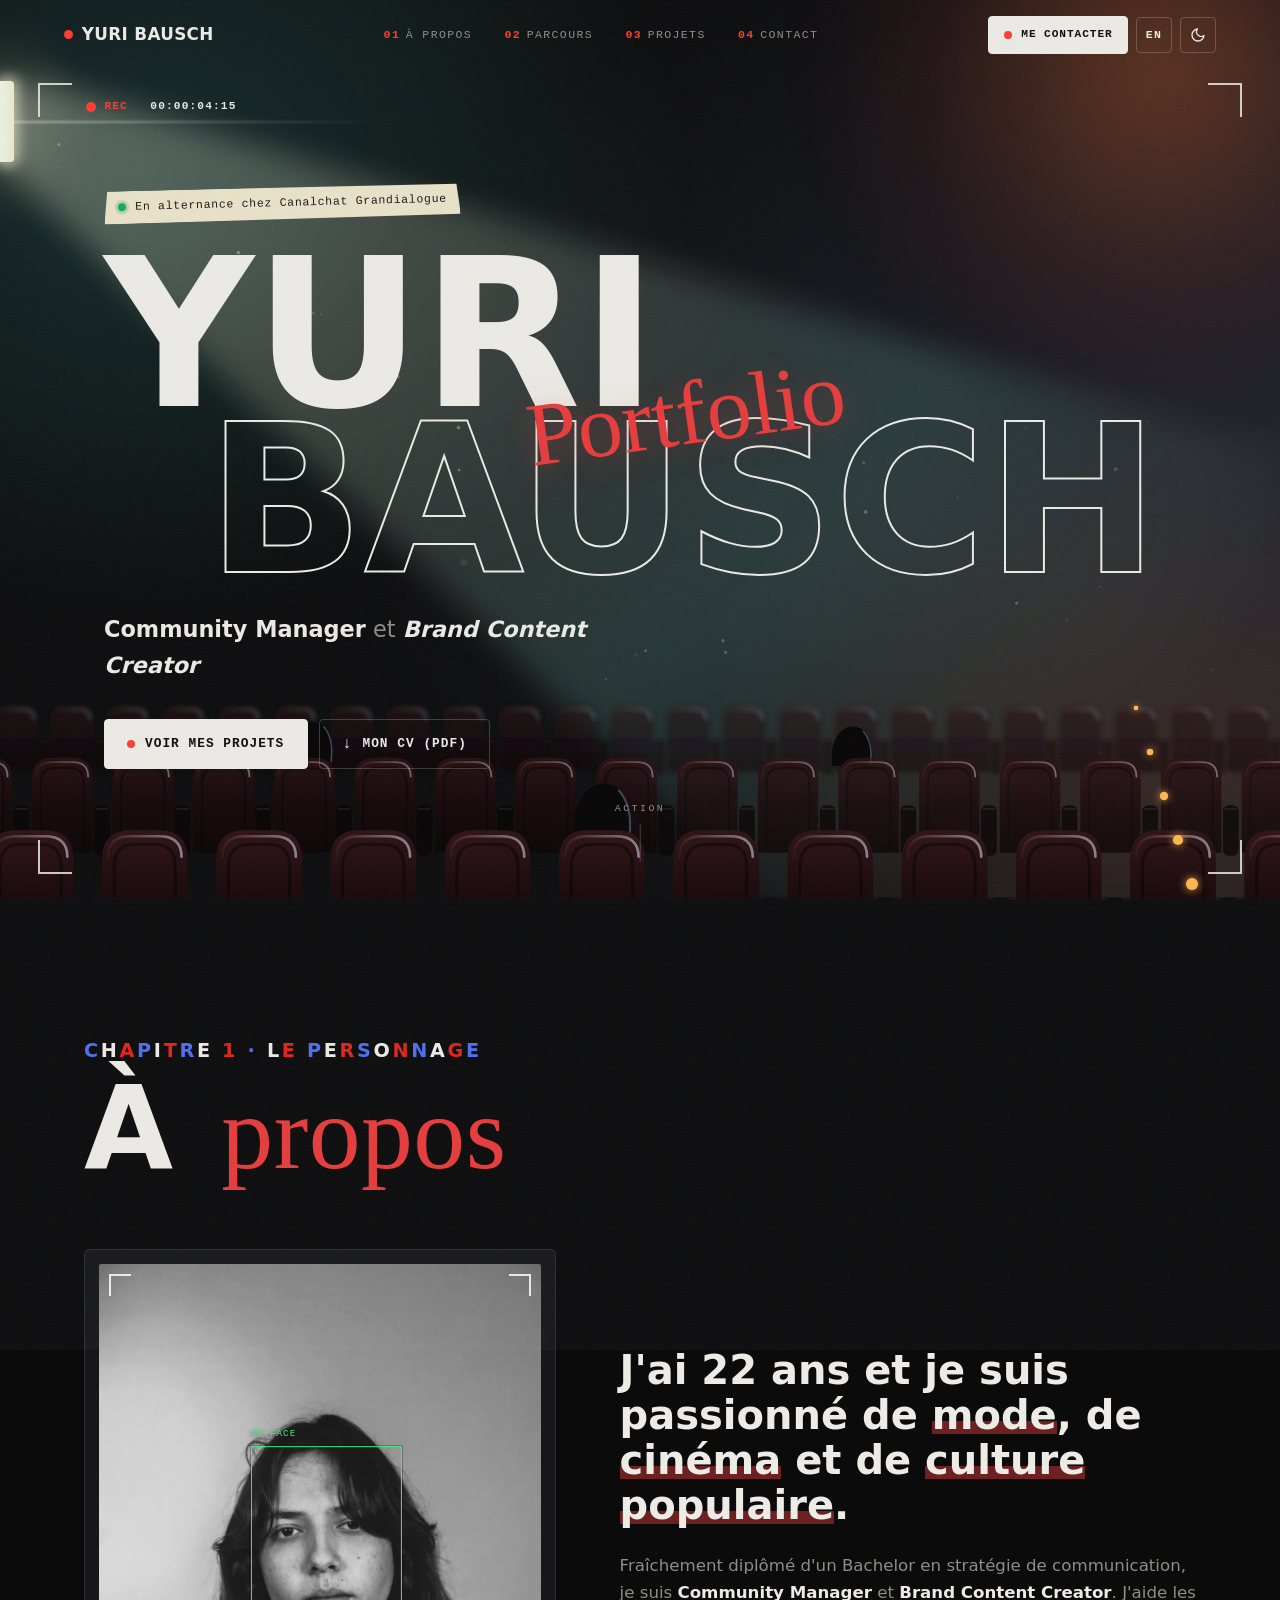
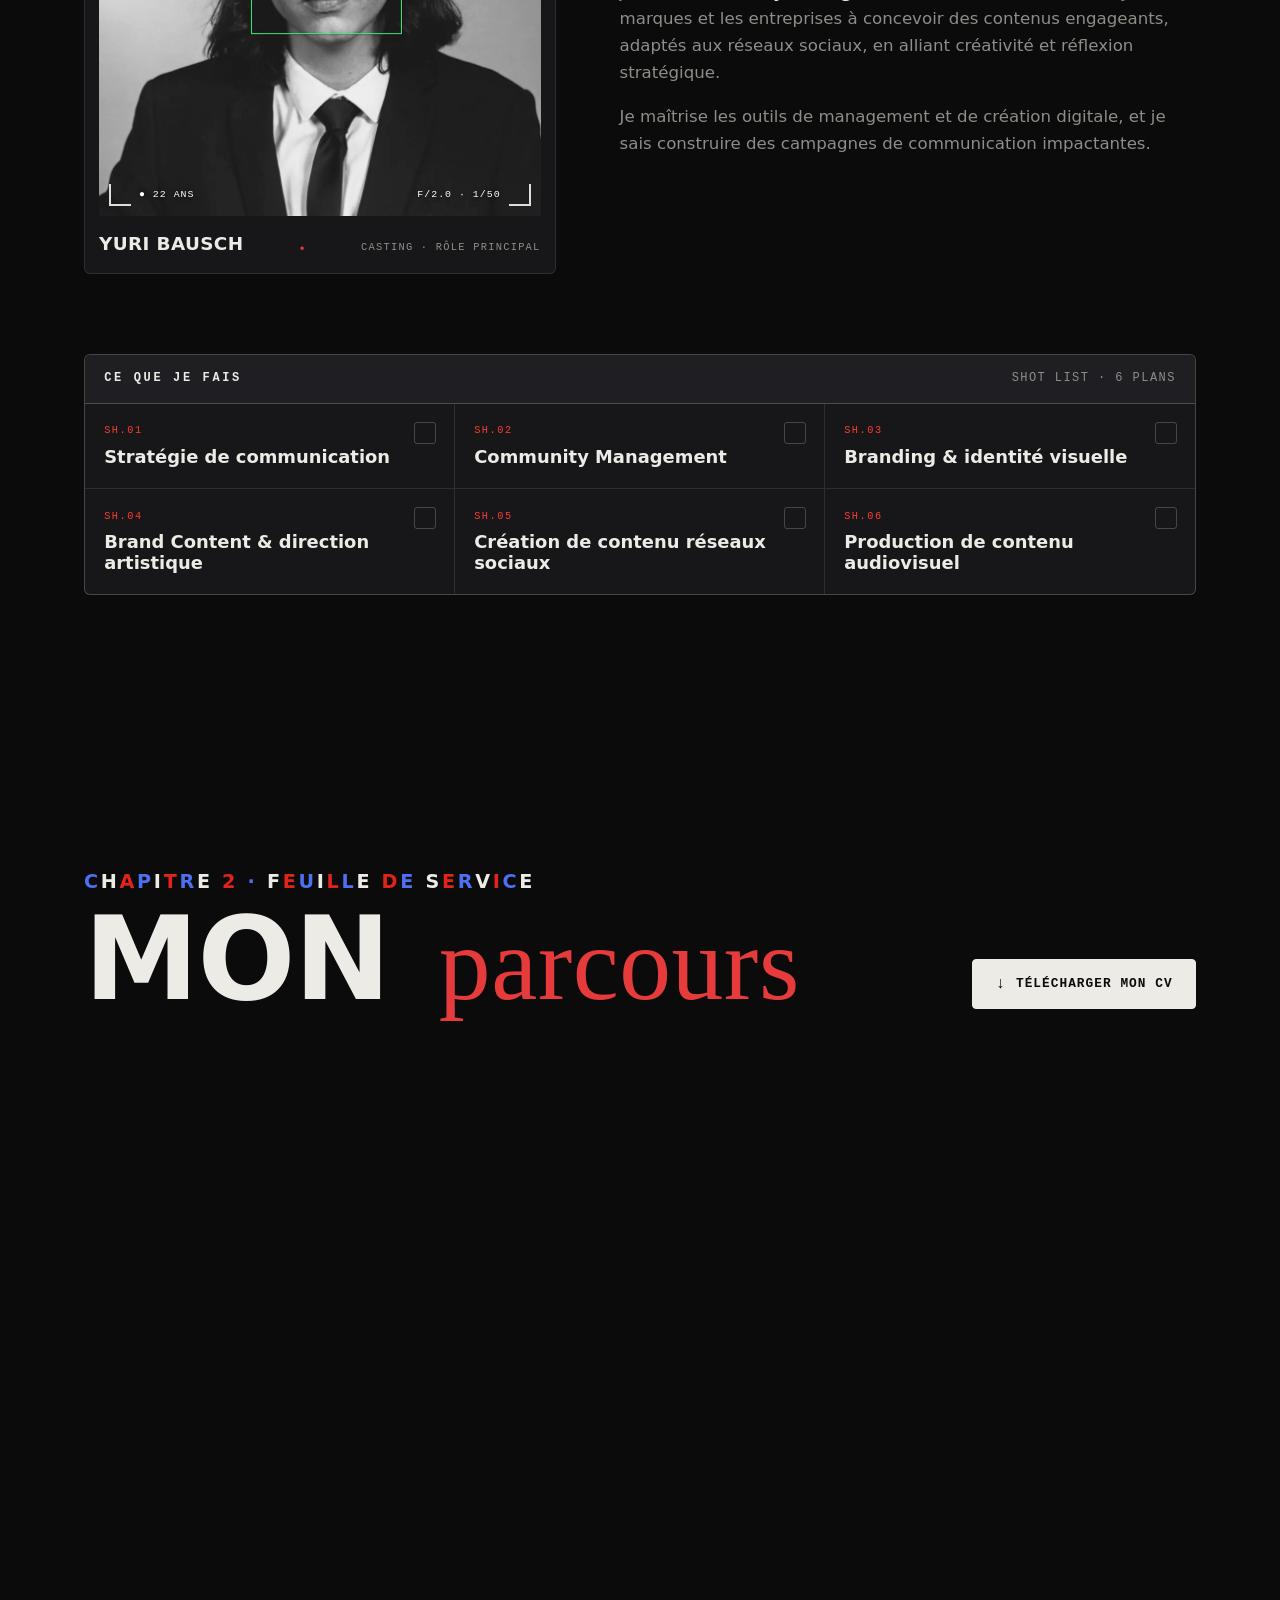
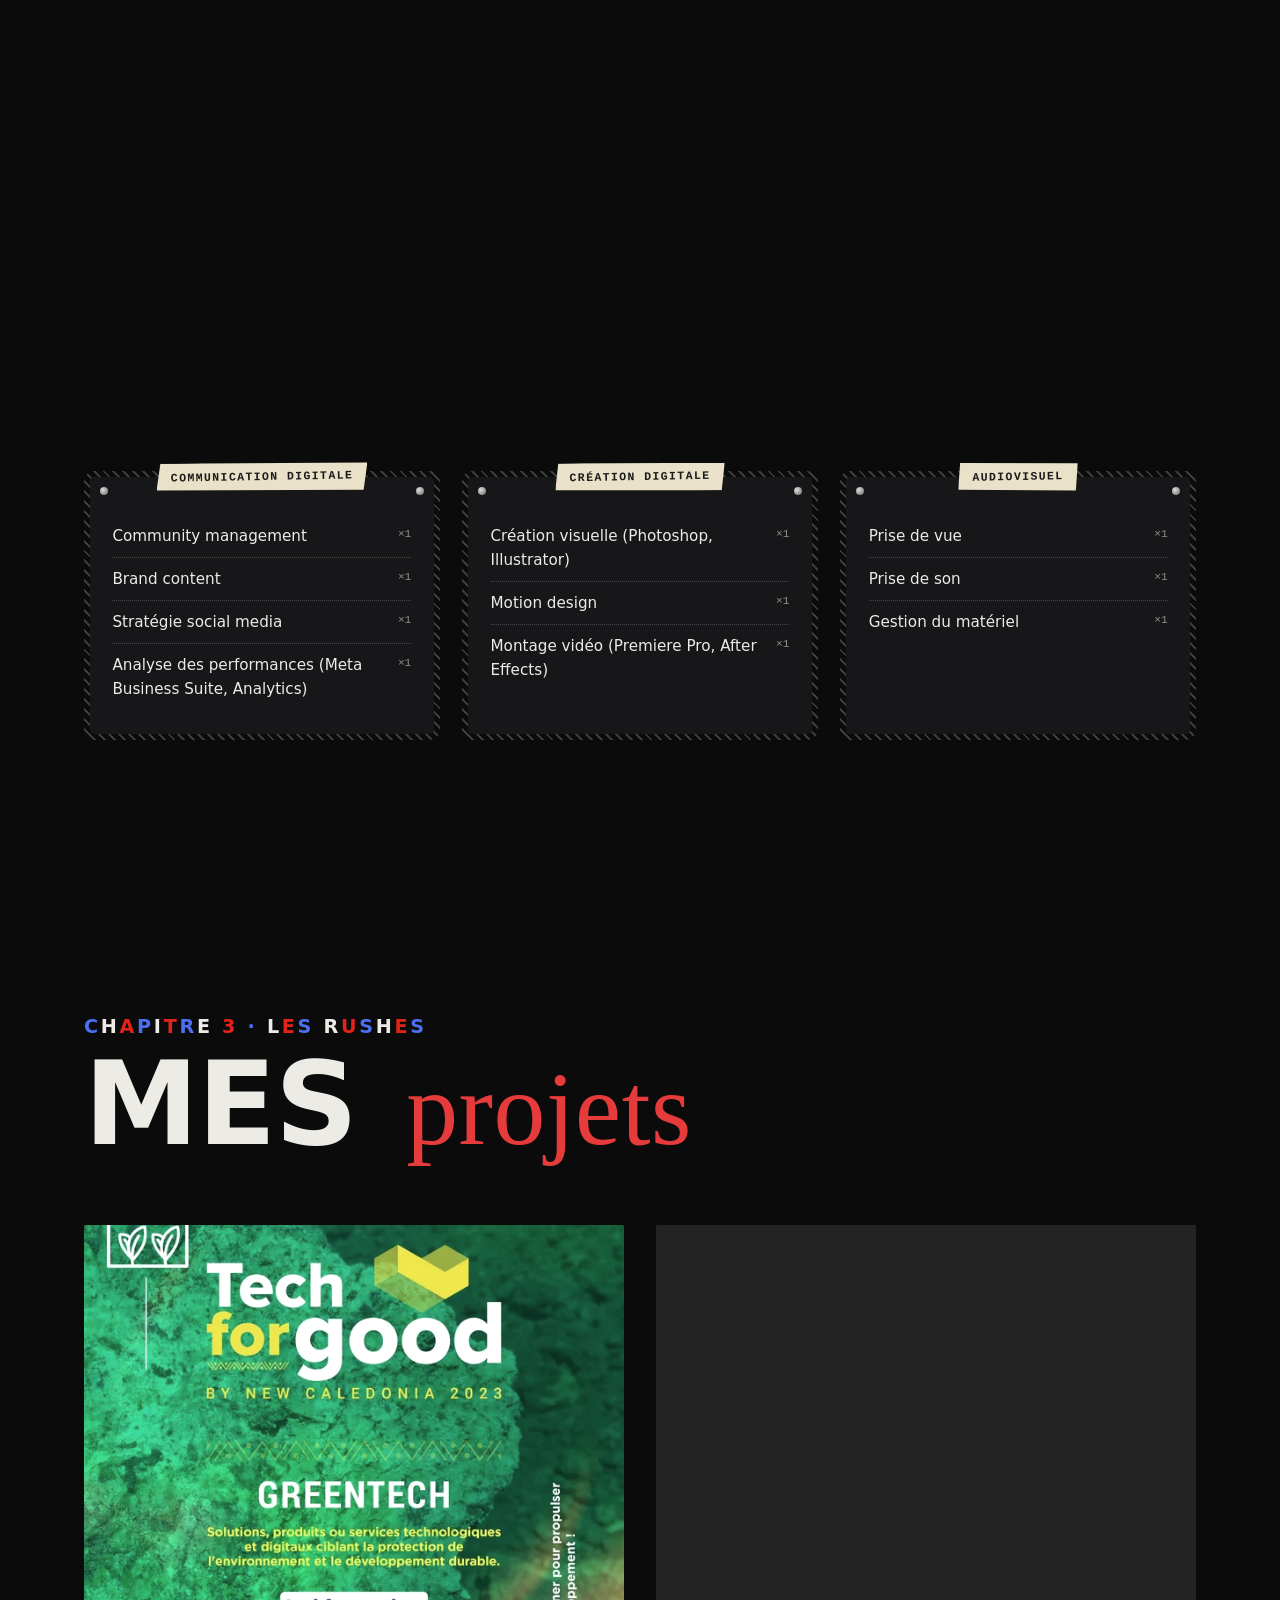
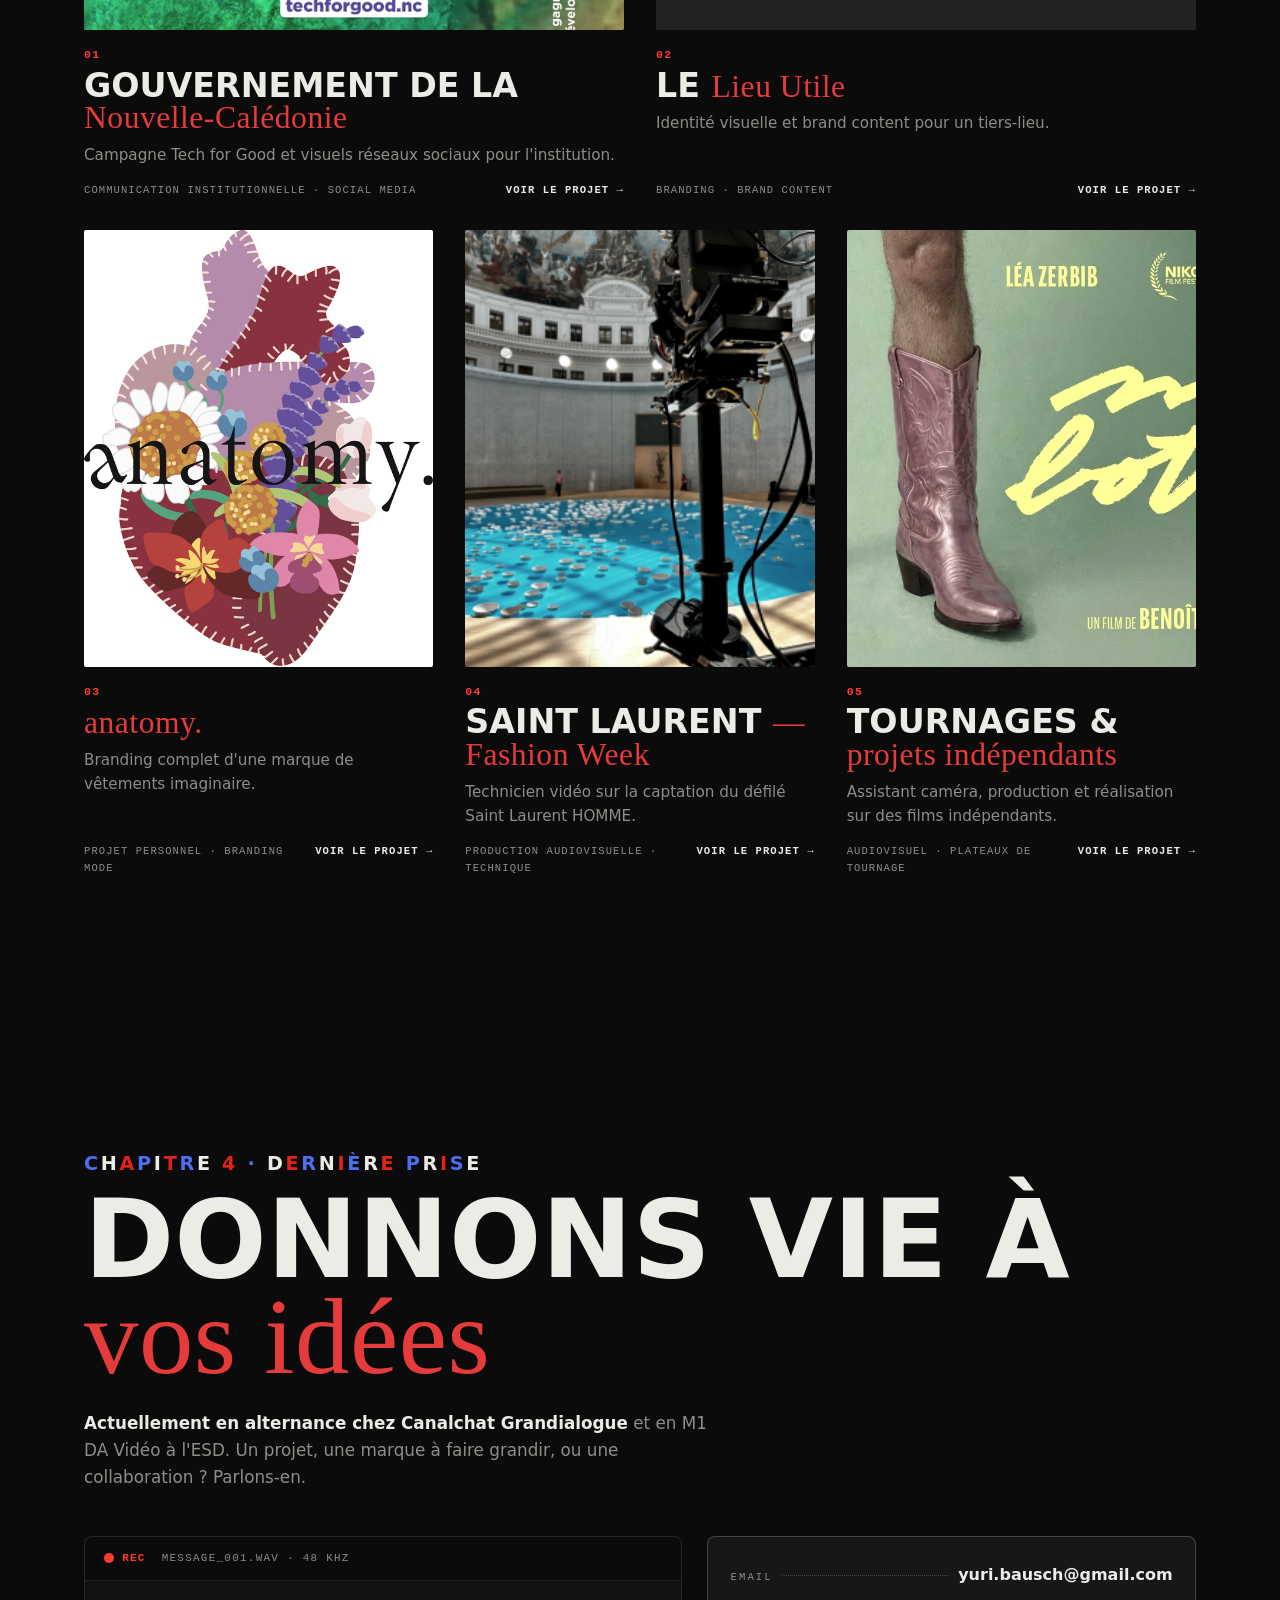
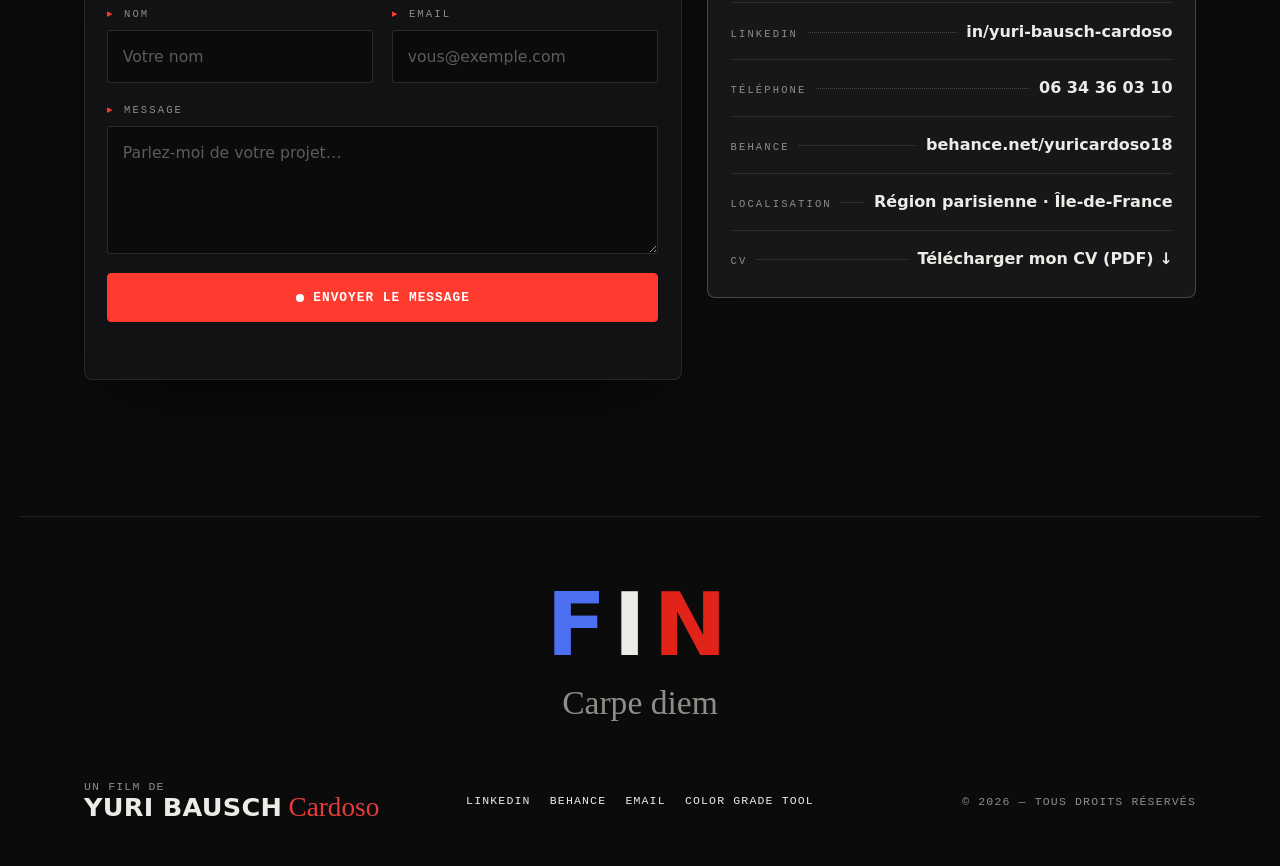
==== commit 5b5bfdd4: "Revient à la salle de cinéma et intègre des références de films Restaure les décors salle de project" ====
--- a/index.html
+++ b/index.html
@@ -67,7 +67,7 @@
 
   <link rel="preconnect" href="https://fonts.googleapis.com" />
   <link rel="preconnect" href="https://fonts.gstatic.com" crossorigin />
-  <link href="https://fonts.googleapis.com/css2?family=Archivo:ital,wdth,wght@0,62..125,400..900;1,62..125,600..800&family=Great+Vibes&family=Inter:wght@400;500;600;700&family=JetBrains+Mono:wght@400;500;700&family=Newsreader:ital,opsz,wght@0,6..72,400..600;1,6..72,400..500&display=swap" rel="stylesheet" />
+  <link href="https://fonts.googleapis.com/css2?family=Archivo:ital,wdth,wght@0,62..125,400..900;1,62..125,600..800&family=Great+Vibes&family=Inter:wght@400;500;600;700&family=JetBrains+Mono:wght@400;500;700&display=swap" rel="stylesheet" />
   <link rel="stylesheet" href="styles.css" />
 </head>
 <body>
@@ -100,41 +100,50 @@
   </header>
 
   <main>
-  <!-- ===== COUVERTURE : le numéro de la revue ===== -->
-  <section class="hero cover" id="hero" data-clip="Couverture">
-    <div class="cover__inner">
-      <div class="cover__top">
-        <span>N° 01</span><span>Revue de communication, de marque &amp; de cinéma</span><span>Automne 2026</span>
-      </div>
-      <h1 class="cover__mast">Yuri Bausch</h1>
-      <div class="cover__body">
-        <figure class="cover__still">
-          <img src="assets/photo.webp" alt="Portrait de Yuri Bausch" width="900" height="1125" decoding="async" />
-        </figure>
-        <div class="cover__lines">
-          <p class="hero__badge"><span class="hero__badge-dot"></span>En alternance chez Canalchat Grandialogue</p>
-          <p class="cover__lead"><b>Community Manager</b> &amp; <em>Brand Content Creator</em></p>
-          <ul class="cover__teasers">
-            <li><span>Entretien</span> M1 DA Vidéo à l'ESD, entre stratégie et image</li>
-            <li><span>Dossier</span> Saint Laurent, Le Lieu Utile, anatomy., Nouvelle-Calédonie</li>
-            <li><span>Tournages</span> Caméra, production et réalisation sur des films indépendants</li>
-          </ul>
-          <div class="hero__cta">
-            <a href="#projects" class="btn">Lire le numéro</a>
-            <a href="assets/CV-Yuri-Bausch.pdf" download class="btn btn--ghost btn--cv">
-              <span class="btn--cv-icon">↓</span> Mon CV (PDF)
-            </a>
-          </div>
-        </div>
-      </div>
-    </div>
+  <!-- ===== HERO : viseur caméra ===== -->
+  <section class="hero" id="hero" data-clip="Intro">
+    <div class="hero__bars" aria-hidden="true"></div>
+    <div class="hero__leak" aria-hidden="true"></div>
+
+    <div class="vf" aria-hidden="true">
+      <span class="vf__c vf__c--tl"></span><span class="vf__c vf__c--tr"></span>
+      <span class="vf__c vf__c--bl"></span><span class="vf__c vf__c--br"></span>
+      <div class="vf__row">
+        <span class="vf__rec">REC</span><span class="vf__tc" id="tc">00:00:00:00</span>
+      </div>
+    </div>
+
+    <div class="hero__inner">
+      <p class="hero__badge">
+        <span class="hero__badge-dot"></span>
+        En alternance chez Canalchat Grandialogue
+      </p>
+      <h1 class="hero__title">
+        <span class="hero__name">YURI</span>
+        <span class="hero__script">Portfolio</span>
+        <span class="hero__name hero__name--2">BAUSCH</span>
+      </h1>
+      <p class="hero__role">
+        <strong>Community Manager</strong> et <em>Brand Content Creator</em>
+      </p>
+      <div class="hero__cta">
+        <a href="#projects" class="btn">Voir mes projets</a>
+        <a href="assets/CV-Yuri-Bausch.pdf" download class="btn btn--ghost btn--cv">
+          <span class="btn--cv-icon">↓</span> Mon CV (PDF)
+        </a>
+      </div>
+    </div>
+    <a href="#about" class="hero__scroll" aria-label="Défiler">
+      Action
+      <span></span>
+    </a>
   </section>
 
   <!-- ===== 01 · ABOUT ===== -->
   <section class="about section" id="about" data-clip="À propos">
     <div class="section__head reveal">
       <div>
-        <span class="section__num">Entretien · p. 06</span>
+        <span class="section__num">Chapitre 1 · Le personnage</span>
         <h2 class="section__title">À <span class="script">propos</span></h2>
       </div>
     </div>
@@ -187,7 +196,7 @@
     <div class="section__head section__head--row reveal">
       <div class="section__headmain">
         <div>
-          <span class="section__num">Filmographie · p. 14</span>
+          <span class="section__num">Chapitre 2 · Feuille de service</span>
           <h2 class="section__title">Mon <span class="script">parcours</span></h2>
         </div>
       </div>
@@ -309,7 +318,7 @@
   <section class="projects section" id="projects" data-clip="Projets">
     <div class="section__head reveal">
       <div>
-        <span class="section__num">Dossier · p. 22</span>
+        <span class="section__num">Chapitre 3 · Les rushes</span>
         <h2 class="section__title">Mes <span class="script">projets</span></h2>
       </div>
     </div>
@@ -358,7 +367,7 @@
     <div class="contact__inner reveal">
       <div class="contact__head">
         <div>
-          <span class="section__num">Courrier des lecteurs · p. 38</span>
+          <span class="section__num">Chapitre 4 · Dernière prise</span>
           <h2 class="contact__title">Donnons vie à <span class="script">vos idées</span></h2>
         </div>
       </div>
@@ -433,7 +442,7 @@
   </main>
 
   <footer class="footer">
-    <div class="fin"><span class="fin__fr">Fin</span></div>
+    <div class="fin"><span class="fin__fr">Fin</span><span class="fin__motto">Carpe diem</span></div>
     <span class="footer__film">Un film de <b>Yuri Bausch<span class="script footer__script">Cardoso</span></b></span>
     <nav class="footer__social">
       <a href="https://www.linkedin.com/in/yuri-bausch-cardoso" target="_blank" rel="noopener noreferrer">LinkedIn</a>
--- a/styles.css
+++ b/styles.css
@@ -29,13 +29,12 @@
 
   --display: "Archivo", system-ui, sans-serif;
   --script:  "Great Vibes", cursive;
-  --body:    "Newsreader", Georgia, serif;   /* texte de revue */
+  --body:    "Inter", system-ui, sans-serif;
   --mono:    "JetBrains Mono", ui-monospace, "SFMono-Regular", Consolas, monospace;
 
   --pad:   clamp(1rem, 5vw, 5rem);
   --maxw:  1240px;
   --edit-h: 3px;
-  --yellow:  #f2c900;  /* jaune des couvertures de revue */
   --nv-blue: #4d6ff2;  /* bleu Pierrot le fou */
   --nv-red:  #e2231a;           /* hauteur de la barre de progression en bas */
   color-scheme: dark;
@@ -43,8 +42,8 @@
 
 /* Thème clair : le plateau studio (fond cyclo, encre noire) */
 :root[data-theme="light"] {
-  --bg:       #f1ede2;   /* papier de revue */
-  --bg-2:     #e8e3d6;
+  --bg:       #e9e5dc;   /* fond cyclo gris chaud */
+  --bg-2:     #e1ddd2;
   --panel:    #fbfaf4;
   --panel-2:  #f1eee2;
   --ink:      #151515;
@@ -54,7 +53,7 @@
   --shadow:   0 30px 60px -32px rgba(40, 32, 10, 0.35);
   --grade-a:  rgba(63, 160, 170, 0.14);
   --grade-b:  rgba(255, 138, 61, 0.16);
-  --nav-bg:   rgba(241, 237, 226, 0.86);
+  --nav-bg:   rgba(233, 229, 220, 0.82);
   color-scheme: light;
 }
 
@@ -124,7 +123,99 @@
   100% { transform: translate(0, 0); }
 }
 
-/* Ombres douces sur le papier */
+/* ---------- Décor fixe derrière la page ---------- */
+@property --tint { syntax: "<color>"; inherits: false; initial-value: rgba(63, 208, 201, 0.12); }
+.scene {
+  position: fixed; inset: 0;
+  z-index: -1;
+  pointer-events: none;
+  overflow: hidden;
+}
+.scene > * { position: absolute; transition: opacity 0.6s ease; }
+
+/* Sombre : salle de projection — faisceau depuis la cabine, en haut à gauche */
+.scene__beam {
+  inset: 0;
+  filter: blur(16px);
+  mix-blend-mode: screen;
+}
+.scene__beam i {
+  position: absolute; inset: 0;
+  clip-path: polygon(0 10%, 3% 9%, 100% 50%, 100% 100%, 60% 100%, 0 18%);
+  background:
+    radial-gradient(140% 140% at 0 14%, rgba(255, 236, 205, 0.34), rgba(255, 236, 205, 0.1) 45%, transparent 80%);
+  animation: beam-flicker 2.6s steps(1) infinite;
+}
+@keyframes beam-flicker {
+  0%   { opacity: 1; }
+  17%  { opacity: 0.88; }
+  21%  { opacity: 1; }
+  58%  { opacity: 0.93; }
+  61%  { opacity: 1; }
+  83%  { opacity: 0.9; }
+  86%  { opacity: 1; }
+}
+.scene__beam i::after {
+  /* teintes de l'image projetée qui passent dans le faisceau */
+  content: ""; position: absolute; inset: 0;
+  background: radial-gradient(130% 130% at 0 14%, transparent 25%, var(--tint, rgba(63, 208, 201, 0.12)) 60%, transparent 88%);
+  animation: film-tint 9s steps(1) infinite;
+}
+@keyframes film-tint {
+  0%   { --tint: rgba(63, 208, 201, 0.12); opacity: 1; }
+  14%  { --tint: rgba(255, 138, 61, 0.14); }
+  31%  { --tint: rgba(255, 255, 255, 0.06); }
+  43%  { --tint: rgba(230, 59, 59, 0.10); }
+  58%  { --tint: rgba(63, 208, 201, 0.08); }
+  72%  { --tint: rgba(255, 194, 75, 0.12); }
+  86%  { --tint: rgba(120, 140, 255, 0.08); }
+}
+.scene.is-warming .scene__beam i { animation: beam-warm 0.9s ease-out; }
+@keyframes beam-warm {
+  0%   { opacity: 0; transform: scale(0.6); transform-origin: 0 0; }
+  30%  { opacity: 0.5; }
+  40%  { opacity: 0.15; }
+  100% { opacity: 1; transform: none; }
+}
+.scene__dust { inset: 0; width: 100%; height: 100%; }
+/* fenêtre de la cabine de projection : d'où sort le faisceau */
+.scene__booth {
+  left: 0; top: 9vh;
+  width: 14px; height: 9vh;
+  background: linear-gradient(to right, #fff6e4, #ffe7c2);
+  border-radius: 0 3px 3px 0;
+  box-shadow: 0 0 14px 4px rgba(255, 232, 196, 0.75), 0 0 60px 18px rgba(255, 220, 170, 0.25);
+}
+.scene__booth::after {
+  /* reflet de l'objectif */
+  content: ""; position: absolute; left: 0; top: 50%;
+  width: 30vw; height: 2px; margin-top: -1px;
+  background: linear-gradient(to right, rgba(255, 236, 205, 0.55), transparent);
+  filter: blur(1px);
+}
+:root[data-theme="light"] .scene__booth { opacity: 0; }
+
+/* Clair : plateau studio — fond cyclo, deux boîtes à lumière, marques au sol */
+.scene__soft {
+  top: -24vw;
+  width: 58vw; aspect-ratio: 1;
+  border-radius: 50%;
+  background: radial-gradient(closest-side, #fffdf7, rgba(255, 251, 240, 0.75) 40%, rgba(255, 251, 240, 0.25) 70%, transparent);
+}
+.scene__soft--l { left: -16vw; }
+.scene__soft--r { right: -16vw; }
+
+:root:not([data-theme="light"]) .scene__soft { opacity: 0; }
+:root[data-theme="light"] .scene__beam,
+:root[data-theme="light"] .scene__dust { opacity: 0; }
+:root[data-theme="light"] .scene {
+  background:
+    radial-gradient(110% 70% at 50% 0%, rgba(255, 253, 247, 0.9), transparent 70%),
+    radial-gradient(ellipse at 50% 40%, transparent 50%, rgba(110, 88, 56, 0.14)),
+    linear-gradient(to bottom, transparent 62%, rgba(120, 98, 62, 0.09));
+}
+
+/* Ombres douces des projecteurs sur le plateau */
 :root[data-theme="light"] .poster__img,
 :root[data-theme="light"] .about__frame,
 :root[data-theme="light"] .credit-card,
@@ -133,7 +224,16 @@
   box-shadow: 0 30px 44px -28px rgba(70, 54, 28, 0.45), 0 2px 6px rgba(70, 54, 28, 0.08);
 }
 
-/* Changement de thème : trois bandes qui tournent la page */
+/* ---------- Décor du hero : deux illustrations ---------- */
+.set { position: absolute; inset: 0; z-index: -1; pointer-events: none; overflow: hidden; }
+.set__dark, .set__light { position: absolute; inset: 0; transition: opacity 0.6s ease; }
+.set svg { display: block; width: 100%; height: 100%; }
+:root[data-theme="light"] .set__dark,
+:root:not([data-theme="light"]) .set__light { opacity: 0; }
+/* sur petit écran, le matériel passerait derrière le texte : on garde le sol */
+@media (max-width: 900px) { .set .gear { display: none; } }
+
+/* Rideau des projecteurs : trois rampes qui s'allument tour à tour */
 .lights {
   position: fixed; inset: 0;
   z-index: 300;
@@ -253,79 +353,68 @@
 :root[data-theme="light"] .theme-toggle__sun  { display: block; }
 :root[data-theme="light"] .theme-toggle__moon { display: none; }
 
-/* ---------- COUVERTURE : le numéro de la revue ---------- */
+/* ---------- HERO : le viseur ---------- */
 .hero {
-  --cover-bg: #0b0b0c;
-  --cover-ink: var(--yellow);
-  --cover-text: #f1efe8;
+  position: relative;
   min-height: 100svh;
-  display: flex;
-  padding: 5.4rem var(--pad) 2.4rem;
-  background: var(--cover-bg);
-  color: var(--cover-text);
-  overflow-x: clip;
-}
-:root[data-theme="light"] .hero { --cover-bg: var(--yellow); --cover-ink: #111; --cover-text: #111; }
-.cover__inner { width: 100%; max-width: var(--maxw); margin: 0 auto; display: flex; flex-direction: column; container-type: inline-size; }
-.cover__top {
-  display: flex; justify-content: space-between; gap: 1rem;
-  padding-bottom: 0.55rem;
-  border-bottom: 3px solid var(--cover-ink);
-  font-family: var(--mono); font-size: 0.72rem; letter-spacing: 0.14em; text-transform: uppercase;
-  color: var(--cover-ink);
-}
-.cover__mast {
-  margin: 0.12em 0 0.1em;
-  font-family: var(--display); font-weight: 900; font-stretch: 112%;
-  font-size: clamp(3rem, min(10.4vw, 17vh), 10rem);
-  line-height: 0.86; letter-spacing: -0.02em;
-  text-transform: uppercase; white-space: nowrap;
-  color: var(--cover-ink);
-}
-.cover__body {
-  flex: 1;
-  display: grid; grid-template-columns: minmax(0, 0.9fr) minmax(0, 1.1fr);
-  gap: clamp(1.5rem, 4vw, 3.5rem);
-  padding-top: 1.2rem;
-  border-top: 1px solid var(--cover-ink);
-}
-.cover__still { margin: 0; }
-.cover__still img {
-  display: block; width: 100%; height: min(56vh, 100%);
-  object-fit: cover; object-position: 50% 28%;
-  filter: grayscale(1) contrast(1.08);
-  border: 3px solid var(--cover-ink);
-}
-.cover__lines { display: flex; flex-direction: column; align-items: flex-start; gap: 1.1rem; }
-.cover__lead {
-  font-family: var(--display); font-weight: 900; font-stretch: 80%;
-  font-size: clamp(1.8rem, 3.4vw, 3.1rem); line-height: 0.95; text-transform: uppercase;
-}
-.cover__lead b { font-weight: 900; }
-.cover__lead em { font-family: var(--body); font-style: italic; font-weight: 500; text-transform: none; }
-.cover__teasers { list-style: none; width: 100%; border-top: 1px solid var(--cover-ink); }
-.cover__teasers li {
-  padding: 0.65rem 0;
-  border-bottom: 1px solid color-mix(in srgb, var(--cover-ink) 45%, transparent);
-  font-family: var(--body); font-size: 1.08rem; line-height: 1.35;
-}
-.cover__teasers li span {
-  display: inline-block; margin-right: 0.55rem; padding: 0.12rem 0.45rem;
-  font-family: var(--mono); font-size: 0.64rem; font-weight: 700; letter-spacing: 0.12em; text-transform: uppercase;
-  vertical-align: 0.15em;
-  background: var(--cover-ink); color: var(--cover-bg);
-}
-
+  display: flex; align-items: center;
+  padding: 8.5rem var(--pad) 5rem;
+  overflow: hidden;
+  isolation: isolate;
+}
+/* étalonnage teal & orange + fuite de lumière */
+.hero::before {
+  content: "";
+  position: absolute; inset: 0; z-index: -2;
+  background:
+    radial-gradient(60% 70% at 12% 20%, var(--grade-a), transparent 70%),
+    radial-gradient(55% 65% at 92% 85%, var(--grade-b), transparent 70%);
+}
+.hero__leak {
+  position: absolute; z-index: -1;
+  width: 55vmax; height: 55vmax;
+  right: -18vmax; top: -22vmax;
+  border-radius: 50%;
+  background: radial-gradient(circle, rgba(255, 120, 50, 0.32), rgba(255, 59, 48, 0.08) 45%, transparent 70%);
+  filter: blur(30px);
+  animation: leak 9s ease-in-out infinite alternate;
+  pointer-events: none;
+}
+:root[data-theme="light"] .hero__leak { opacity: 0; }
+@keyframes leak {
+  0%   { transform: translate(0, 0) scale(1); opacity: 0.7; }
+  50%  { opacity: 1; }
+  100% { transform: translate(-10vmax, 8vmax) scale(1.2); opacity: 0.55; }
+}
+
+/* Cadre du viseur */
+.vf {
+  position: absolute;
+  inset: 5.2rem calc(var(--pad) * 0.6) 1.6rem;
+  pointer-events: none;
+  font-family: var(--mono);
+  font-size: 0.7rem;
+  letter-spacing: 0.1em;
+  color: var(--ink);
+  text-transform: uppercase;
+}
 .vf__c { position: absolute; width: 34px; height: 34px; border: 2px solid var(--ink); opacity: 0.85; }
 .vf__c--tl { top: 0; left: 0; border-right: 0; border-bottom: 0; }
 .vf__c--tr { top: 0; right: 0; border-left: 0; border-bottom: 0; }
 .vf__c--bl { bottom: 0; left: 0; border-right: 0; border-top: 0; }
 .vf__c--br { bottom: 0; right: 0; border-left: 0; border-top: 0; }
+.vf__row {
+  position: absolute; left: 3rem; top: 0.9rem;
+  display: flex; gap: 1.4rem; align-items: center;
+}
 .vf__rec { display: inline-flex; align-items: center; gap: 0.5rem; color: var(--rec); font-weight: 700; }
 .vf__rec::before {
   content: ""; width: 10px; height: 10px; border-radius: 50%;
   background: var(--rec); animation: blink 1s infinite;
 }
+.vf__tc { font-weight: 700; font-variant-numeric: tabular-nums; }
+
+.hero__inner { position: relative; width: 100%; max-width: var(--maxw); margin: 0 auto; padding: 0 2.5rem; }
 
 .hero__badge {
   display: inline-flex; align-items: center; gap: 0.6rem;
@@ -344,7 +433,75 @@
   box-shadow: 0 0 0 3px rgba(24, 169, 87, 0.25);
   animation: blink 1.6s infinite;
 }
-.hero__cta { display: flex; flex-wrap: wrap; gap: 0.7rem; margin-top: 0.6rem; }
+.hero__title {
+  position: relative;
+  margin-top: 2rem;
+  display: flex; flex-direction: column;
+  font-family: var(--display);
+  font-weight: 900;
+  font-stretch: 68%;
+  line-height: 0.8;
+  letter-spacing: -0.01em;
+  text-transform: uppercase;
+}
+/* suit aussi la hauteur : le hero tient dans le premier écran */
+.hero__name { font-size: clamp(5.5rem, min(21vw, 23vh), 18rem); display: block; }
+.hero__name--2 {
+  color: transparent;
+  -webkit-text-stroke: 2px var(--ink);
+  margin-left: clamp(1rem, 8vw, 9rem);
+  transition: color 0.4s;
+}
+.hero__title:hover .hero__name--2 { color: var(--ink); }
+.hero__script {
+  position: absolute;
+  left: clamp(9rem, 33vw, 29rem);
+  top: 38%;
+  font-family: var(--script);
+  font-weight: 400; font-stretch: 100%;
+  font-size: clamp(3rem, min(9vw, 10vh), 8rem);
+  color: var(--red);
+  text-transform: none;
+  letter-spacing: 0;
+  transform: rotate(-8deg);
+  text-shadow: 0 4px 30px rgba(230, 59, 59, 0.35);
+  z-index: 1;
+}
+.hero__role {
+  margin-top: 1.8rem;
+  font-size: clamp(1.05rem, 2vw, 1.4rem);
+  color: var(--ink-soft);
+  max-width: 34ch;
+}
+.hero__role strong { color: var(--ink); font-weight: 700; }
+.hero__role em { color: var(--ink); font-style: italic; font-family: var(--display); font-weight: 600; }
+.hero__cta { display: flex; flex-wrap: wrap; gap: 0.7rem; margin-top: 2.2rem; }
+
+.hero__scroll {
+  position: absolute; left: 50%; bottom: 2.4rem; transform: translateX(-50%);
+  display: flex; flex-direction: column; align-items: center; gap: 0.4rem;
+  font-family: var(--mono); font-size: 0.62rem; letter-spacing: 0.25em;
+  color: var(--ink-soft); text-transform: uppercase;
+}
+.hero__scroll span {
+  width: 1px; height: 38px; background: var(--line-2); position: relative; overflow: hidden;
+}
+.hero__scroll span::after {
+  content: ""; position: absolute; left: 0; top: -40%; width: 1px; height: 40%;
+  background: var(--rec); animation: drop 1.6s infinite;
+}
+@keyframes drop { to { top: 100%; } }
+
+/* Barres letterbox qui s'ouvrent */
+.hero__bars::before, .hero__bars::after {
+  content: ""; position: absolute; left: 0; right: 0; height: 50%;
+  background: #000; z-index: 5; pointer-events: none;
+  transition: transform 1.1s cubic-bezier(.7, 0, .2, 1);
+}
+.hero__bars::before { top: 0; }
+.hero__bars::after { bottom: 0; }
+.is-rolling .hero__bars::before { transform: translateY(-100%); }
+.is-rolling .hero__bars::after  { transform: translateY(100%); }
 
 /* ---------- Sections ---------- */
 .section {
@@ -363,16 +520,15 @@
 .section__head--row { justify-content: space-between; }
 .section__head--row > .section__headmain { display: flex; align-items: flex-end; gap: clamp(1.2rem, 4vw, 3rem); flex-wrap: wrap; }
 
-/* Rubriques de revue : étiquette jaune et numéro de page */
+/* Chapitres façon intertitres de Godard : lettres bleu / blanc / rouge */
 .section__num {
-  display: inline-block;
-  padding: 0.38rem 0.7rem;
-  margin-bottom: 1rem;
-  font-family: var(--mono); font-size: 0.74rem; font-weight: 700;
-  letter-spacing: 0.16em; text-transform: uppercase;
-  background: var(--yellow); color: #111;
-}
-/* Lettres bleu / blanc / rouge façon intertitres de Godard (carton « Fin ») */
+  display: block;
+  font-family: var(--display); font-weight: 800; font-stretch: 100%;
+  font-size: clamp(1rem, 1.5vw, 1.25rem); letter-spacing: 0.14em;
+  text-transform: uppercase;
+  color: var(--rec);
+  margin-bottom: 0.8rem;
+}
 .godard i { font-style: normal; }
 .godard i:nth-of-type(3n+1) { color: var(--nv-blue); }
 .godard i:nth-of-type(3n+2) { color: var(--ink); }
@@ -392,15 +548,7 @@
 .reveal { opacity: 0; transform: translateY(32px); transition: opacity 0.9s ease, transform 0.9s cubic-bezier(.2, .7, .2, 1); }
 .reveal.in { opacity: 1; transform: none; }
 
-/* ---------- 01 · À PROPOS : l'entretien ---------- */
-.about__lead::first-letter {
-  float: left;
-  margin: 0.06em 0.12em 0 0;
-  font-family: var(--display); font-weight: 900; font-stretch: 100%;
-  font-size: 3.3em; line-height: 0.8;
-  color: var(--ink); background: var(--yellow); padding: 0.06em 0.1em 0;
-}
-:root:not([data-theme="light"]) .about__lead::first-letter { color: #111; }
+/* ---------- 01 · À PROPOS ---------- */
 .about__grid {
   display: grid;
   grid-template-columns: minmax(0, 0.9fr) minmax(0, 1.1fr);
@@ -961,6 +1109,9 @@
   text-transform: uppercase;
 }
 
+/* Le Cercle des poètes disparus : la devise sous le carton Fin */
+.fin__motto { margin-top: 0.4rem; font-family: var(--script); font-size: clamp(1.5rem, 3vw, 2.1rem); color: var(--ink-soft); text-transform: none; letter-spacing: 0; }
+
 /* ---------- Footer : fin du film ---------- */
 .footer {
   max-width: var(--maxw); margin: 0 auto;
@@ -1022,6 +1173,24 @@
 }
 .poster:hover .poster__img img,
 .poster:focus-visible .poster__img img { transform: scale(1.04); filter: none; }
+/* Fight Club : les « brûlures de cigarette », repères de changement de bobine,
+   clignotent dans le coin de l'affiche survolée */
+.poster { position: relative; }
+.poster::after {
+  content: ""; position: absolute; top: 28px; right: 14px; z-index: 2;
+  width: 18px; height: 18px; border-radius: 50%;
+  background: radial-gradient(circle, rgba(255, 252, 240, 0.95) 0 40%, rgba(18, 16, 14, 0.85) 44% 62%, transparent 66%);
+  opacity: 0; pointer-events: none;
+}
+.poster:hover::after, .poster:focus-visible::after { animation: cue-mark 1.8s steps(1) infinite; }
+@keyframes cue-mark {
+  0%   { opacity: 1; }
+  5%   { opacity: 0; }
+  48%  { opacity: 1; }
+  53%  { opacity: 0; }
+  100% { opacity: 0; }
+}
+
 /* au survol, deux bandes de pellicule entrent et défilent */
 .poster__img::before, .poster__img::after {
   content: ""; position: absolute; left: 0; right: 0; z-index: 1;
@@ -1187,14 +1356,14 @@
   .nav { padding-left: 1rem; padding-right: 1rem; }
   .nav__cta { display: none; }
 
-  .hero { padding: 5rem 1rem 2rem; }
-  .cover__top span:nth-child(2) { display: none; }
-  /* deux lignes ; « BAUSCH » tient pile dans la largeur de la couverture */
-  .cover__mast { white-space: normal; font-size: 19.4cqw; line-height: 0.84; }
-  .cover__body { grid-template-columns: 1fr; }
-  .cover__still img { height: 38vh; }
-  .hero__cta { margin-top: 0.4rem; width: 100%; }
+  .vf { inset: 4.4rem 0.6rem 1rem; }
+  .vf__row { left: 1.6rem; }
+  .hero { padding: 6rem 1rem 4rem; align-items: center; }
+  .hero__inner { padding: 0 0.6rem; }
+  .hero__name--2 { -webkit-text-stroke-width: 1.5px; margin-left: 0.6rem; }
+  .hero__script { left: auto; right: 4%; top: 36%; }
   .hero__cta .btn { flex: 1 1 auto; justify-content: center; }
+  .hero__scroll { display: none; }
 
   .about__grid { grid-template-columns: 1fr; }
   .about__skills ul { grid-template-columns: 1fr 1fr; }
